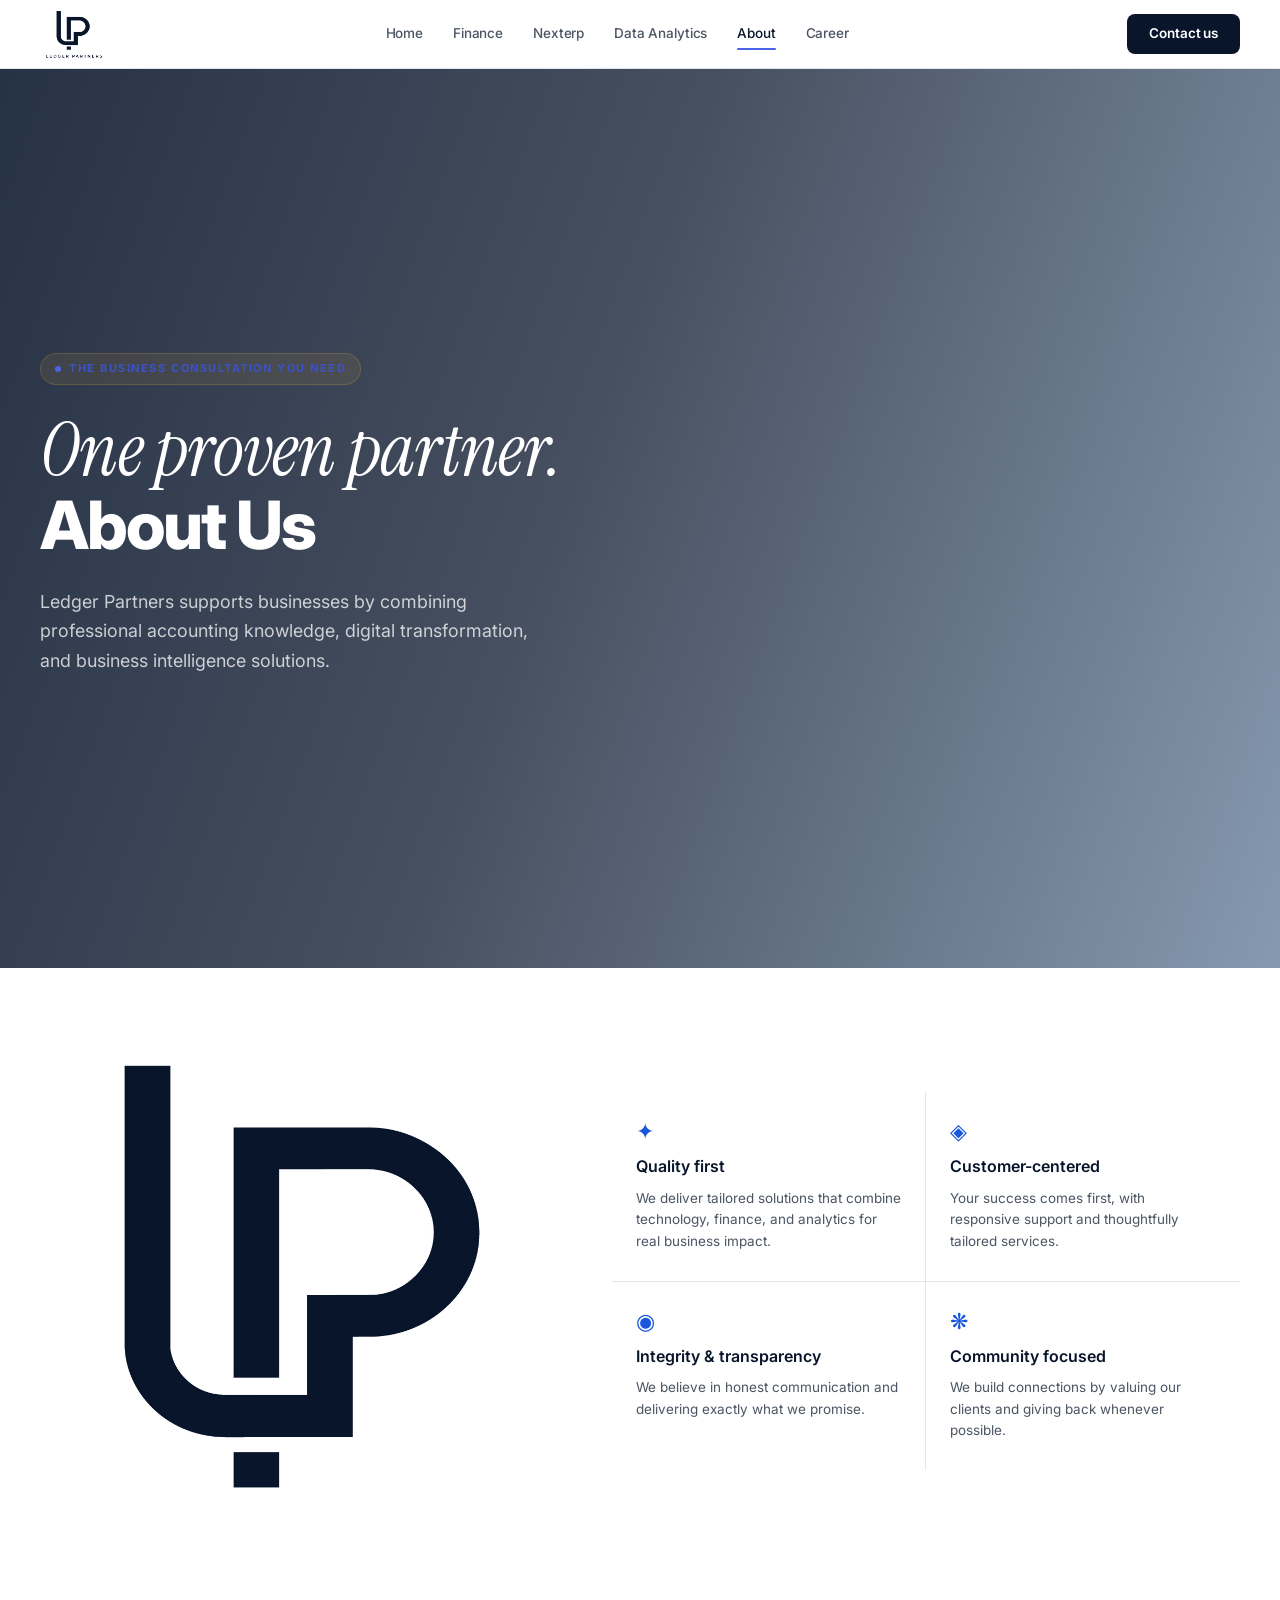
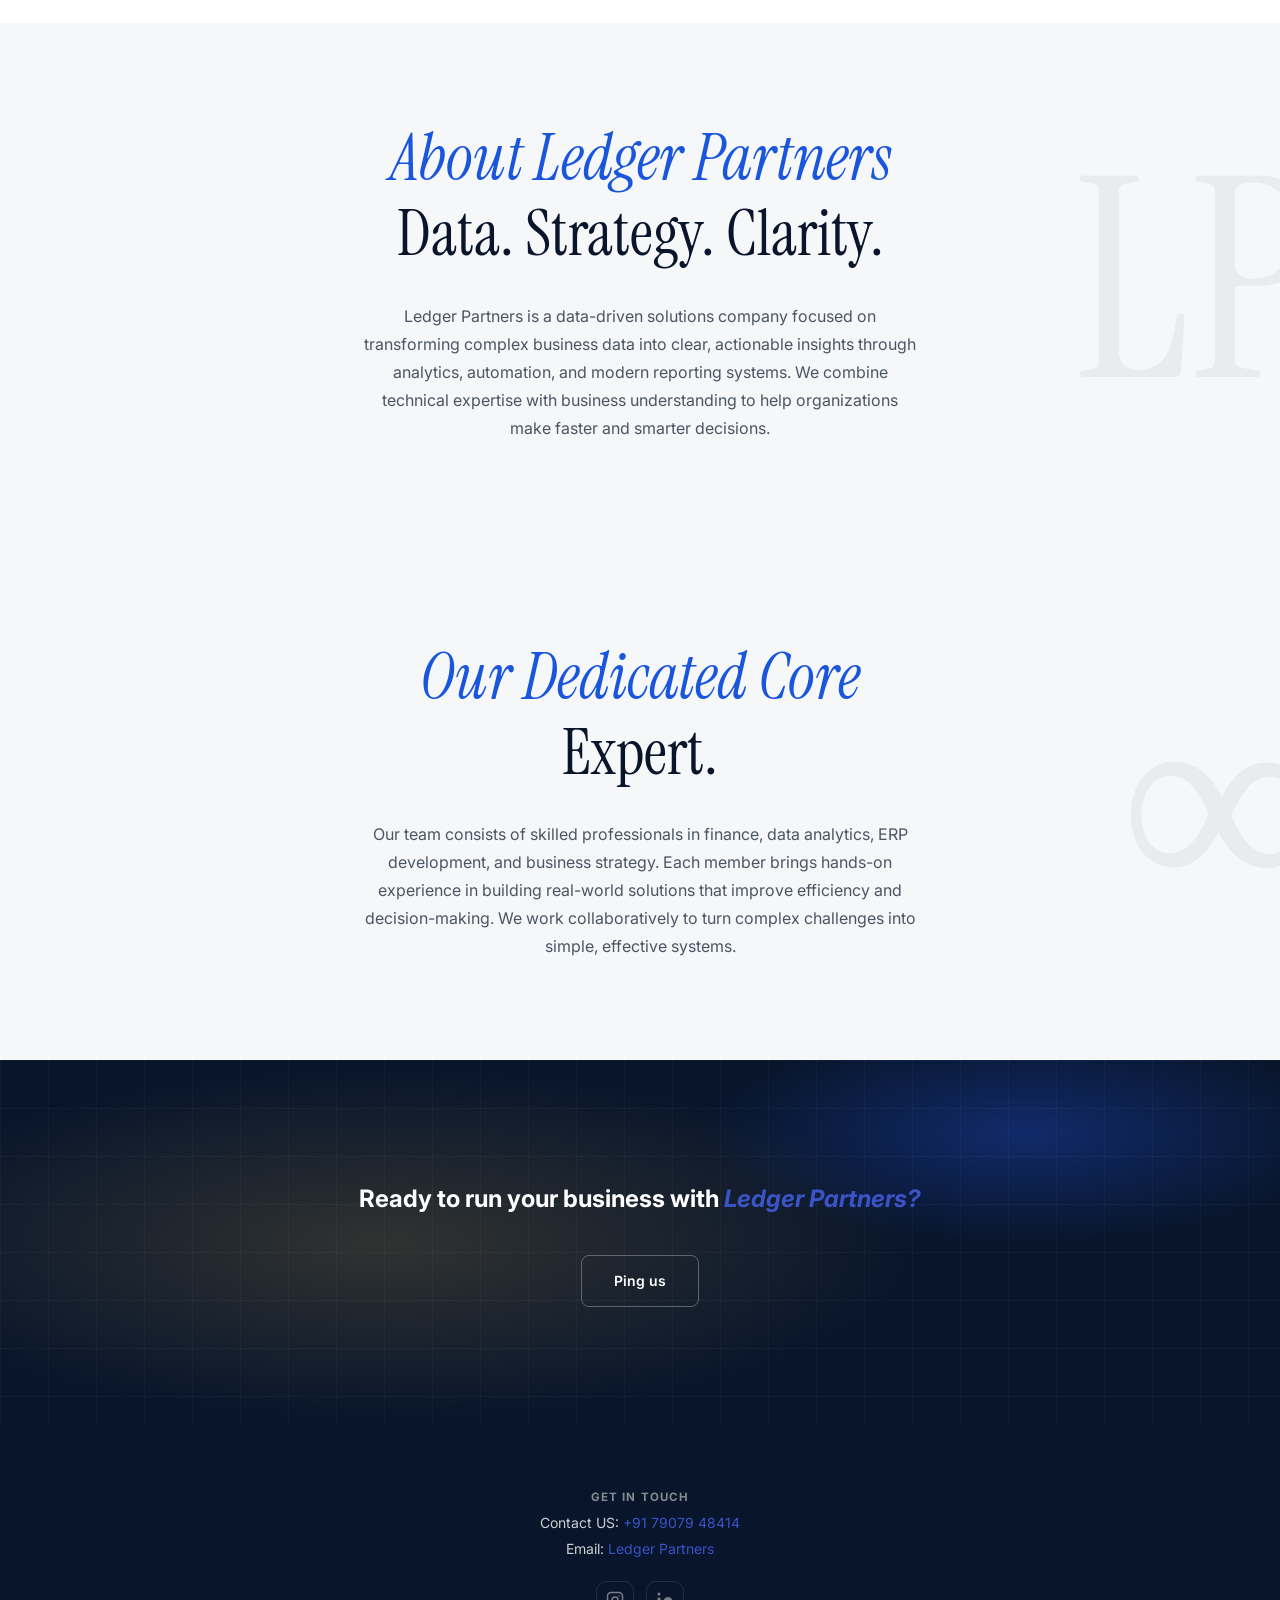
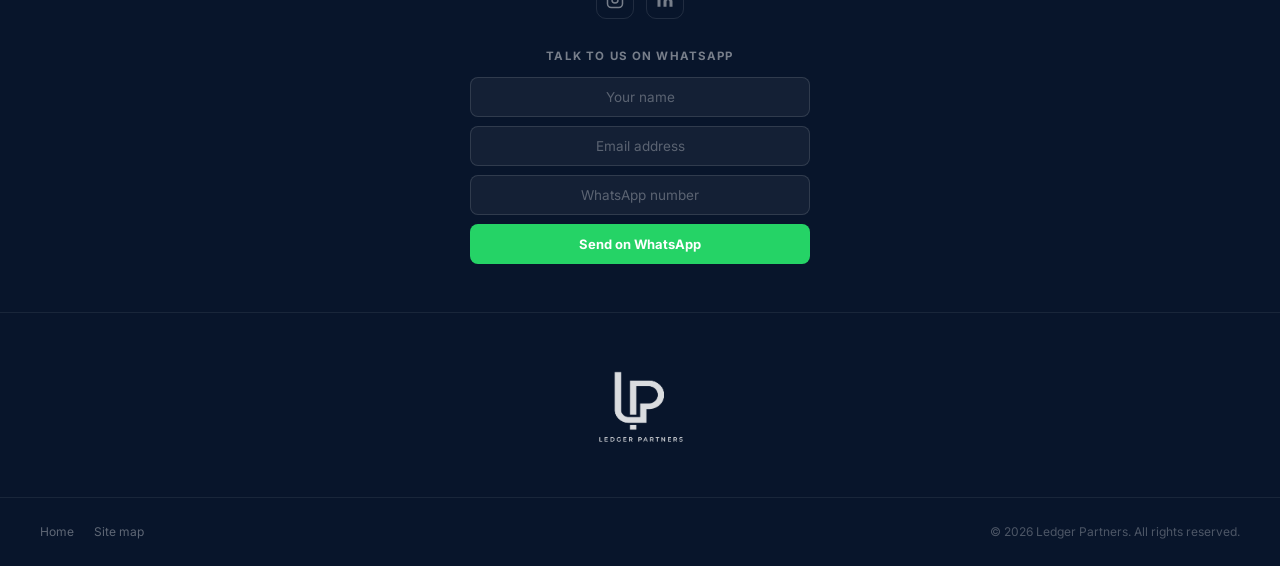
==== about.html @ ae73f848 "Add files via upload" ====
<!DOCTYPE html>
<html lang="en">
<head>
  <meta charset="UTF-8" />
  <meta name="viewport" content="width=device-width, initial-scale=1.0, viewport-fit=cover" />
  <title>About Us - Ledger Partners</title>
  <meta name="description" content="Get to know who we are, what we stand for, and why we love what we do." />
  <link rel="stylesheet" href="style.css" />
  <link rel="stylesheet" href="about.css" />
  <link href="https://fonts.googleapis.com/css2?family=Instrument+Serif:ital@0;1&family=Inter:wght@300;400;500;600;700&display=swap" rel="stylesheet" />

</head>
<body>

  <!-- NAVBAR -->
  <header class="navbar" id="navbar">
    <div class="nav-inner">
      <a href="index.html" class="nav-logo">
        <img src="assets/lP_logo.png" alt="Ledger Partners" />
      </a>
      <nav class="nav-links" aria-label="Primary navigation">
        <a href="index.html" class="nav-link">Home</a>
        <a href="finance.html" class="nav-link">Finance</a>
        <a href="nexterp.html" class="nav-link">Nexterp</a>
        <a href="dataanalyst.html" class="nav-link">Data Analytics</a>
        <a href="about.html" class="nav-link active">About</a>
        <a href="career.html" class="nav-link">Career</a>
      </nav>
      <div class="nav-actions">
        <a href="contact.html" class="btn-contact">Contact us</a>
        <button class="hamburger" id="hamburger" aria-label="Open menu" aria-expanded="false">
          <span></span><span></span><span></span>
        </button>
      </div>
    </div>
    <nav class="mobile-menu" id="mobileMenu" aria-label="Mobile navigation">
      <a href="index.html">Home</a>
      <a href="finance.html">Finance</a>
      <a href="nexterp.html">Nexterp</a>
      <a href="dataanalyst.html">Data Analytics</a>
      <a href="about.html">About</a>
      <a href="career.html">Career</a>
    </nav>
  </header>

  <!-- HERO -->
  <section class="hero" aria-label="Hero">
    <div class="hero-overlay" aria-hidden="true"></div>
    <div class="hero-fade" id="heroFade" aria-hidden="true"></div>
    <video class="hero-video" autoplay muted loop playsinline poster="https://cdn.prod.website-files.com/64a2be73942e1d57fed077f3/68b832e4d2d573246ddfcf18_Rectangle%20120.png" aria-hidden="true">
      <source src="assets/hero.mp4" type="video/mp4" />
    </video>
    <div class="hero-content">
      <div class="hero-eyebrow">The business consultation you need</div>
      <h1>One proven partner.</h1>
      <h2>About Us</h2>
      <p>Ledger Partners supports businesses by combining professional accounting knowledge, digital transformation, and business intelligence solutions.</p>
    </div>
  </section>

    <BR><br>

    <!-- VALUES -->
  <section aria-label="Our values">
    <div class="about-split" id="values">
      <div class="about-img reveal-left">
        <img src="assets/logo.jpg.jpeg" alt="The Ledger Partners team collaborating in their workspace" loading="lazy" />
      </div>
      <div class="about-values reveal-right">
        <div class="value-item">
          <div class="value-icon">✦</div>
          <h3>Quality first</h3>
          <p>We deliver tailored solutions that combine technology, finance, and analytics for real business impact.</p>
        </div>
        <div class="value-item">
          <div class="value-icon">◈</div>
          <h3>Customer-centered</h3>
          <p>Your success comes first, with responsive support and thoughtfully tailored services.</p>
        </div>
        <div class="value-item">
          <div class="value-icon">◉</div>
          <h3>Integrity &amp; transparency</h3>
          <p>We believe in honest communication and delivering exactly what we promise.</p>
        </div>
        <div class="value-item">
          <div class="value-icon">❋</div>
          <h3>Community focused</h3>
          <p>We build connections by valuing our clients and giving back whenever possible.</p>
        </div>
      </div>
    </div>
  </section>

  <!-- INTRO / MANIFESTO -->
  <section class="why-section manifesto" id="about">
    <div class="manifesto-inner">
      <blockquote class="manifesto-quote reveal">
        <span class="line italic">About Ledger Partners</span>
        <span class="line">Data. Strategy. Clarity.</span>
      </blockquote>
      <p class="manifesto-body reveal">
        Ledger Partners is a data-driven solutions company focused on transforming complex business data into clear, actionable insights through analytics, automation, and modern reporting systems. We combine technical expertise with business understanding to help organizations make faster and smarter decisions.
      </p>
    </div>
    <div class="manifesto-bg-num" aria-hidden="true">LP</div>
  </section>



  <!-- TEAM MANIFESTO -->
  <section class="manifesto">
    <div class="manifesto-inner">
      <blockquote class="manifesto-quote reveal">
        <span class="line italic">Our Dedicated Core</span>
        <span class="line">Expert.</span>
      </blockquote>
      <p class="manifesto-body reveal">
        Our team consists of skilled professionals in finance, data analytics, ERP development, and business strategy. Each member brings hands-on experience in building real-world solutions that improve efficiency and decision-making. We work collaboratively to turn complex challenges into simple, effective systems.
      </p>
    </div>
    <div class="manifesto-bg-num" aria-hidden="true">∞</div>
  </section>


  <!-- CTA BAND -->
  <section class="erp-cta" aria-label="Call to action">
    <div class="erp-cta-content">
      <h2>Ready to run your business with <em>Ledger Partners?</em></h2>
      <div class="erp-cta-btns">
        <a href="contact.html" class="btn-cta-ghost">Ping us</a>
      </div>
    </div>
  </section>

  <!-- FOOTER -->
  <footer class="footer" aria-label="Footer">
    <div class="footer-top">
      <div class="footer-contact">
        <p><strong>Get in touch</strong></p>
        <p>Contact US: <a href="tel:+917907948414">+91 79079 48414</a></p>
        <p>Email: <a href="mailto:ledgerpartnersofficial@gmail.com"> Ledger Partners</a></p>
        <div class="social-links" aria-label="Social media">
          <a href="https://www.instagram.com/ledgerpartners/" target="_blank" rel="noopener" aria-label="Instagram"><svg width="18" height="18" viewBox="0 0 24 24" fill="none" stroke="currentColor" stroke-width="2" aria-hidden="true"><rect x="2" y="2" width="20" height="20" rx="5" ry="5"/><circle cx="12" cy="12" r="4"/><circle cx="17.5" cy="6.5" r="1" fill="currentColor" stroke="none"/></svg></a>
          <a href="https://www.linkedin.com/company/legerpartners/" target="_blank" rel="noopener" aria-label="LinkedIn"><svg width="18" height="18" viewBox="0 0 24 24" fill="currentColor" aria-hidden="true"><path d="M16 8a6 6 0 016 6v7h-4v-7a2 2 0 00-2-2 2 2 0 00-2 2v7h-4v-7a6 6 0 016-6zM2 9h4v12H2z"/><circle cx="4" cy="4" r="2"/></svg></a>
        </div>
      </div>
      <div class="footer-newsletter">
        <p>Talk to us on WhatsApp</p>
        <form id="waLeadForm" novalidate>
          <input type="text" id="waName" placeholder="Your name" aria-label="Name" autocomplete="name" required />
          <input type="email" id="waEmail" placeholder="Email address" aria-label="Email address" autocomplete="email" required />
          <input type="tel" id="waPhone" placeholder="WhatsApp number" aria-label="WhatsApp number" autocomplete="tel" required />
          <button type="submit">Send on WhatsApp</button>
        </form>
      </div>
    </div>
    <nav class="footer-nav" aria-label="Footer navigation">
      <div class="footer-logo-col"><img src="assets/lP_logo.png" alt="Ledger Partners" class="footer-logo" /></div>
    </nav>
    <div class="footer-bottom">
      <div class="footer-legal"><a href="index.html">Home</a><a href="sitemap.xml">Site map</a></div>
      <p class="footer-copy">© <span id="year"></span> Ledger Partners. All rights reserved.</p>
    </div>
  </footer>

  <script src="about.js"></script>
</body>
</html>
---- style.css ----
/* Ledger Partners — style.css */
@import url('https://fonts.googleapis.com/css2?family=Instrument+Serif:ital@0;1&family=Inter:wght@300;400;500;600;700;800&display=swap');
*, *::before, *::after { box-sizing: border-box; margin: 0; padding: 0; }

:root {
  --navy:#08152b; --navy-mid:#0d2040; --blue:#0f3460; --accent:#1a56db;
  --gold:#3a54c8; --gold-light:#4b63e8; --teal:#0da2af;
  --white:#fff; --offwhite:#f6f7f9; --light-gray:#e2e6ec; --mid-gray:#7a8799;
  --dark-gray:#2c3e50; --text:#111827; --text-soft:#4b5563;
  --font-serif:'Instrument Serif','Georgia',serif;
  --font:'Inter',-apple-system,BlinkMacSystemFont,sans-serif;
  --nav-h:68px; --max-w:1280px;
  --ease:cubic-bezier(0.22,1,0.36,1);
}

html { scroll-behavior: smooth; }
body { font-family: var(--font); color: var(--text); background: var(--white); line-height: 1.6; -webkit-font-smoothing: antialiased; }
img { max-width: 100%; display: block; } a { text-decoration: none; color: inherit; }
.container { max-width: var(--max-w); margin: 0 auto; padding: 0 40px; }
.accent-bar { width: 32px; height: 2px; background: var(--gold); margin-bottom: 14px; }
.tab-eyebrow { display: inline-block; font-size: 10.5px; font-weight: 700; color: var(--mid-gray); letter-spacing: 0.14em; text-transform: uppercase; margin-bottom: 16px; }
@keyframes fadeIn { from { opacity: 0; transform: translateY(8px); } to { opacity: 1; transform: none; } }

/* NAVBAR */
.navbar {
  position: fixed; top: 0; left: 0; width: 100%; z-index: 1000;
  background: rgba(255,255,255,0.97);
  backdrop-filter: blur(14px);
  border-bottom: 1px solid var(--light-gray);
  transition: box-shadow 0.3s, border-color 0.3s;
}
.navbar.scrolled { box-shadow: 0 4px 32px rgba(8,21,43,0.10); border-color: transparent; }
.nav-inner {
  max-width: var(--max-w); margin: 0 auto;
  height: var(--nav-h);
  display: flex; align-items: center; justify-content: space-between;
  padding: 0 40px; gap: 32px;
}
.nav-logo img { height: 67px; }
.nav-links { display: flex; align-items: center; gap: 2px; flex: 1; justify-content: center; }
.nav-link {
  font-size: 13.5px; font-weight: 500; color: var(--text-soft);
  padding: 7px 14px; border-radius: 8px;
  white-space: nowrap; letter-spacing: -0.01em;
  transition: background 0.18s, color 0.18s; position: relative;
}
.nav-link:hover { background: var(--offwhite); color: var(--navy); }
.nav-link.active { color: var(--navy); }
.nav-link.active::after {
  content: ''; position: absolute; bottom: 2px; left: 14px; right: 14px;
  height: 2px; border-radius: 2px; background: var(--gold-light);
}
.nav-actions { display: flex; align-items: center; gap: 10px; flex-shrink: 0; }
.btn-nav-ghost {
  font-size: 13.5px; font-weight: 600; padding: 8px 18px; border-radius: 8px;
  color: var(--navy); border: 1.5px solid var(--light-gray);
  transition: border-color 0.2s, background 0.2s; white-space: nowrap;
}
.btn-nav-ghost:hover { border-color: var(--navy); background: var(--offwhite); }
.btn-contact {
  background: var(--navy); color: var(--white);
  font-size: 13.5px; font-weight: 600; padding: 9px 22px; border-radius: 8px;
  white-space: nowrap; transition: background 0.2s, transform 0.15s; letter-spacing: -0.01em;
}
.btn-contact:hover { background: var(--blue); transform: translateY(-1px); }
.hamburger {
  display: none; flex-direction: column; justify-content: center;
  gap: 5px; width: 36px; height: 36px;
  background: none; border: none; cursor: pointer; padding: 4px;
}
.hamburger span { display: block; height: 2px; width: 100%; background: var(--text); border-radius: 2px; transition: 0.3s; }
.mobile-menu {
  display: none; flex-direction: column;
  padding: 10px 24px 24px;
  background: var(--white); border-top: 1px solid var(--light-gray);
}
.mobile-menu a { padding: 12px 8px; font-size: 15px; font-weight: 500; color: var(--text); border-bottom: 1px solid var(--light-gray); }
.mobile-menu a.btn-contact { margin-top: 14px; border: none; border-radius: 8px; text-align: center; padding: 14px; }
.mobile-menu.open { display: flex; }

/* HERO */
.hero { position: relative; height: 100vh; min-height: 640px; display: flex; align-items: center; overflow: hidden; margin-top: var(--nav-h); }
.hero-video { position: absolute; inset: 0; width: 100%; height: 100%; object-fit: cover; transform: scale(1.04); }
.hero-overlay { position: absolute; inset: 0; background: linear-gradient(110deg, rgba(8,21,43,0.88) 0%, rgba(8,21,43,0.75) 45%, rgba(15,52,96,0.50) 100%); z-index: 1; }
.hero-fade { position: absolute; inset: 0; background: #fff; opacity: 0; z-index: 3; pointer-events: none; transition: opacity 0.05s linear; }
.hero-content { position: relative; z-index: 4; max-width: var(--max-w); margin: 0 auto; padding: 0 40px; width: 100%; will-change: transform, opacity; }
.hero-eyebrow { display: inline-flex; align-items: center; gap: 8px; font-size: 11px; font-weight: 700; letter-spacing: 0.14em; text-transform: uppercase; color: var(--gold); background: rgba(200,151,58,0.12); border: 1px solid rgba(200,151,58,0.25); padding: 6px 14px; border-radius: 100px; margin-bottom: 28px; }
.hero-eyebrow::before { content: ''; width: 6px; height: 6px; border-radius: 50%; background: var(--gold-light); animation: blink 2s ease-in-out infinite; }
@keyframes blink { 0%,100%{opacity:1} 50%{opacity:0.3} }
.hero-content h1 { font-family: var(--font-serif); font-size: clamp(44px, 5.8vw, 80px); font-weight: 400; font-style: italic; color: var(--white); line-height: 1.02; letter-spacing: -0.01em; margin-bottom: 4px; }
.hero-content h2 { font-family: var(--font); font-size: clamp(40px, 5.2vw, 74px); font-weight: 800; color: var(--white); line-height: 1.0; letter-spacing: -0.03em; margin-bottom: 28px; }
.hero-content p { font-size: clamp(15px, 1.4vw, 18px); color: rgba(255,255,255,0.75); max-width: 500px; margin-bottom: 8px; line-height: 1.65; }
.hero-sub { font-size: 14px !important; color: rgba(255,255,255,0.50) !important; margin-bottom: 40px !important; }
.btn-primary { display: inline-flex; align-items: center; gap: 8px; background: var(--gold); color: var(--navy); font-size: 14px; font-weight: 700; padding: 14px 28px; border-radius: 10px; transition: background 0.2s, transform 0.15s, box-shadow 0.2s; letter-spacing: -0.01em; }
.btn-primary:hover { background: var(--gold-light); transform: translateY(-2px); box-shadow: 0 8px 24px rgba(200,151,58,0.30); }
.btn-hero-ghost { display: inline-flex; align-items: center; gap: 8px; font-size: 14px; font-weight: 600; color: rgba(255,255,255,0.80); padding: 14px 4px; border-bottom: 1.5px solid rgba(255,255,255,0.25); transition: color 0.2s, border-color 0.2s; }
.btn-hero-ghost:hover { color: var(--white); border-color: var(--white); }
.hero-stat { flex: 1; padding: 0 32px; border-right: 1px solid rgba(255,255,255,0.08); }
.hero-stat:first-child { padding-left: 0; } .hero-stat:last-child { border-right: none; }
.hero-stat-num { font-family: var(--font-serif); font-size: clamp(24px, 2.4vw, 36px); font-weight: 400; color: var(--white); line-height: 1.1; margin-bottom: 4px; }
.hero-stat-num span { color: var(--gold); } .hero-stat-label { font-size: 11.5px; color: rgba(255,255,255,0.45); letter-spacing: 0.02em; }

/* TICKER */
.ticker-strip { background: var(--navy); padding: 12px 0; overflow: hidden; border-bottom: 1px solid rgba(255,255,255,0.05); }
.ticker-inner { display: flex; white-space: nowrap; animation: tickerScroll 32s linear infinite; will-change: transform; }
.ticker-inner:hover { animation-play-state: paused; }
@keyframes tickerScroll { from { transform: translateX(0); } to { transform: translateX(-50%); } }
.ticker-item { display: inline-flex; align-items: center; gap: 8px; padding: 0 32px; font-size: 12px; font-weight: 600; color: rgba(255,255,255,0.45); letter-spacing: 0.05em; text-transform: uppercase; border-right: 1px solid rgba(255,255,255,0.08); }
.ticker-dot { width: 5px; height: 5px; border-radius: 50%; background: var(--gold); flex-shrink: 0; }

/* WORK SECTION */
.work-section { position: relative; height: 500vh; background: var(--offwhite); }
.work-title-wrap { position: relative; z-index: 2; text-align: center; padding: 108px 40px 64px; background: var(--offwhite); }
.work-tag { display: inline-block; font-size: 10.5px; font-weight: 700; color: var(--mid-gray); letter-spacing: 0.14em; text-transform: uppercase; margin-bottom: 20px; }
.work-heading { font-family: var(--font-serif); font-size: clamp(36px, 5vw, 68px); font-weight: 400; font-style: italic; color: var(--navy); line-height: 1.08; opacity: 0; transform: translateX(60px); transition: opacity 0.95s var(--ease), transform 0.95s var(--ease); }
.work-heading strong { font-style: normal; font-family: var(--font); font-weight: 800; letter-spacing: -0.02em; color: var(--navy); }
.work-heading.visible { opacity: 1; transform: none; }
.work-sticky-outer { position: sticky; top: var(--nav-h); height: calc(100vh - var(--nav-h)); overflow: hidden; background: var(--offwhite); }
.work-sticky { width: 100%; height: 100%; display: flex; align-items: center; overflow: hidden; }
.work-cards-track { display: flex; gap: 20px; padding: 0 6vw; flex-shrink: 0; will-change: transform; transition: transform 0.05s linear; }
.work-card { flex-shrink: 0; width: clamp(300px, 33vw, 480px); height: clamp(380px, 60vh, 560px); border-radius: 20px; overflow: hidden; position: relative; background-size: cover; background-position: center; cursor: pointer; filter: blur(10px); opacity: 0.28; transform: scale(0.76); transition: transform 0.7s var(--ease), filter 0.7s var(--ease), opacity 0.7s var(--ease); }
.work-card::before { content: ''; position: absolute; inset: 0; background: rgba(180,190,200,0.6); transition: background 0.6s ease; z-index: 1; border-radius: 20px; }
.work-card--active { filter: blur(0); opacity: 1; transform: scale(1.16); z-index: 3; }
.work-card--active::before { background: linear-gradient(160deg, rgba(8,21,43,0.65) 0%, rgba(8,21,43,0.88) 100%); }
.work-card-inner { position: absolute; inset: 0; z-index: 2; padding: 36px; display: flex; flex-direction: column; justify-content: flex-end; color: #fff; }
.wc-eyebrow { display: flex; align-items: center; gap: 8px; font-size: 10.5px; font-weight: 700; letter-spacing: 0.16em; text-transform: uppercase; margin-bottom: 16px; opacity: 0; transform: translateY(4px); transition: opacity 0.45s 0.15s, transform 0.45s 0.15s; }
.work-card--active .wc-eyebrow { opacity: 1; transform: none; }
.wc-dot { width: 8px; height: 8px; border-radius: 50%; background: var(--gold); flex-shrink: 0; box-shadow: 0 0 8px rgba(200,151,58,0.7); }
.wc-num { position: absolute; top: 28px; left: 36px; font-size: 11px; font-weight: 700; color: rgba(255,255,255,0.25); letter-spacing: 0.08em; transition: color 0.4s; }
.work-card--active .wc-num { color: var(--gold); }
.work-card-inner h3 { font-family: var(--font-serif); font-size: clamp(18px, 1.8vw, 26px); font-weight: 400; font-style: italic; line-height: 1.25; margin-bottom: 14px; opacity: 0; transform: translateY(14px); transition: opacity 0.45s 0.06s, transform 0.45s 0.06s; }
.work-card--active .work-card-inner h3 { opacity: 1; transform: none; }
.work-card-inner p { font-size: 13.5px; line-height: 1.65; color: rgba(255,255,255,0.75); opacity: 0; transform: translateY(10px); transition: opacity 0.45s 0.14s, transform 0.45s 0.14s; }
.work-card--active .work-card-inner p { opacity: 1; transform: none; }
.wc-link { display: inline-flex; align-items: center; gap: 6px; font-size: 12.5px; font-weight: 600; color: var(--teal); margin-top: 18px; opacity: 0; transform: translateY(6px); transition: opacity 0.45s 0.22s, transform 0.45s 0.22s; }
.work-card--active .wc-link { opacity: 1; transform: none; }


/* MOBILE NAV — hidden on desktop */
.work-mobile-nav { display: none; }

/* SERVICES GRID */
.services-section { background: var(--white); padding: 80px 0 100px; }
.services-header { max-width: var(--max-w); margin: 0 auto; padding: 0 40px 56px; }
.services-header h2 { font-family: var(--font-serif); font-size: clamp(28px, 3vw, 48px); font-weight: 400; font-style: italic; color: var(--navy); max-width: 600px; line-height: 1.15; }
.services-grid-wrap { display: grid; grid-template-columns: repeat(3, 1fr); border-left: 1px solid var(--light-gray); border-top: 1px solid var(--light-gray); max-width: var(--max-w); margin: 0 auto; }
.sg-cell { position: relative; overflow: hidden; aspect-ratio: 1 / 1; border-right: 1px solid var(--light-gray); border-bottom: 1px solid var(--light-gray); display: block; cursor: pointer; background: var(--white); }
.sg-default { position: absolute; inset: 0; padding: 32px 32px 28px; display: flex; flex-direction: column; justify-content: space-between; transition: opacity 0.35s, transform 0.35s; }
.sg-default h3 { font-size: clamp(17px, 1.5vw, 21px); font-weight: 700; color: var(--navy); line-height: 1.2; letter-spacing: -0.01em; }
.sg-row { display: flex; align-items: center; justify-content: space-between; }
.sg-icon { width: 40px; height: 40px; color: var(--gold); }
.sg-icon svg { width: 100%; height: 100%; }
.sg-num { font-size: 11px; font-weight: 700; color: var(--light-gray); letter-spacing: 0.05em; transition: color 0.35s; }
.sg-hover { position: absolute; inset: 0; padding: 32px 32px 36px; display: flex; flex-direction: column; justify-content: flex-end; background-image: inherit; background-size: cover; background-position: center; opacity: 0; transform: scale(1.04); transition: opacity 0.38s, transform 0.38s; }
.sg-hover::before { content: ''; position: absolute; inset: 0; background: linear-gradient(160deg, rgba(8,21,43,0.65) 0%, rgba(8,21,43,0.92) 100%); z-index: 0; }
.sg-hover > * { position: relative; z-index: 1; }
.sg-hover h3 { font-family: var(--font-serif); font-size: 20px; font-weight: 400; font-style: italic; color: var(--white); margin-bottom: 10px; line-height: 1.2; }
.sg-hover p { font-size: 13px; color: rgba(255,255,255,0.72); line-height: 1.6; margin-bottom: 22px; }
.sg-arrow { display: inline-flex; align-items: center; justify-content: center; width: 40px; height: 40px; border-radius: 50%; background: var(--gold); color: var(--navy); transition: transform 0.2s; }
.sg-arrow svg { width: 18px; height: 18px; }
.sg-cell:hover .sg-arrow { transform: translateX(3px); }
.sg-cell:hover .sg-default { opacity: 0; transform: scale(0.96); }
.sg-cell:hover .sg-hover { opacity: 1; transform: scale(1); }
.sg-cell:hover .sg-num { color: var(--gold); }

/* WHY SECTION */
.why-section { background: var(--navy); padding: 100px 0 90px; overflow: hidden; position: relative; }
.why-section::before { content: ''; position: absolute; inset: 0; background-image: linear-gradient(rgba(255,255,255,0.025) 1px, transparent 1px), linear-gradient(90deg, rgba(255,255,255,0.025) 1px, transparent 1px); background-size: 80px 80px; pointer-events: none; }
.why-inner { max-width: 900px; margin: 0 auto; padding: 0 40px; position: relative; }
.why-header { margin-bottom: 56px; }
.why-header p { font-size: 11px; font-weight: 700; color: var(--gold); text-transform: uppercase; letter-spacing: 0.14em; margin-bottom: 16px; }
.why-header h2 { font-family: var(--font-serif); font-size: clamp(28px, 3vw, 48px); font-weight: 400; font-style: italic; color: var(--white); line-height: 1.15; }
.why-line { opacity: 0; transform: translateY(24px); transition: opacity 0.7s ease, transform 0.7s ease; }
.why-line.visible { opacity: 1; transform: none; }
.why-line--last { height: 0; }
.why-line-rule { height: 1px; background: rgba(255,255,255,0.07); margin-bottom: 44px; }
.why-line-text { font-size: clamp(24px, 3.2vw, 42px); font-weight: 800; color: var(--white); margin-bottom: 44px; letter-spacing: -0.02em; line-height: 1.2; display: flex; align-items: baseline; gap: 16px; }
.why-line-text em { font-family: var(--font-serif); font-weight: 400; font-style: italic; font-size: 0.65em; color: rgba(255,255,255,0.4); letter-spacing: 0; }

/* TESTIMONIALS */
.testimonials-section { padding: 108px 0; background: var(--offwhite); }
.section-title-left { font-family: var(--font-serif); font-size: clamp(26px, 2.8vw, 44px); font-weight: 400; font-style: italic; color: var(--navy); margin-bottom: 44px; max-width: 680px; line-height: 1.15; }
.logo-strip { display: flex; align-items: center; flex-wrap: wrap; gap: 28px 40px; margin-bottom: 60px; padding: 28px 0; border-top: 1px solid var(--light-gray); border-bottom: 1px solid var(--light-gray); }
.logo-strip img { height: 34px; width: auto; object-fit: contain; filter: grayscale(1) blur(0.4px); opacity: 0.4; transition: opacity 0.3s, filter 0.3s; }
.logo-strip img:hover { opacity: 1; filter: none; }
.testimonial-slider { position: relative; }
.testimonial-track { overflow: hidden; }
.testimonial-slide { display: none; }
.testimonial-slide.active { display: block; animation: fadeIn 0.45s var(--ease); }
.testimonial-slide blockquote { font-family: var(--font-serif); font-size: clamp(18px, 2vw, 26px); font-weight: 400; font-style: italic; color: var(--navy); line-height: 1.55; border-left: 3px solid var(--gold); padding-left: 28px; margin-bottom: 36px; max-width: 820px; }
.testimonial-author { display: flex; align-items: center; gap: 16px; }
.testimonial-author img { width: 52px; height: 52px; object-fit: contain; border-radius: 10px; background: var(--white); padding: 6px; border: 1px solid var(--light-gray); }
.testimonial-author strong { display: block; font-size: 14.5px; font-weight: 700; color: var(--navy); }
.testimonial-author span { font-size: 13px; color: var(--mid-gray); }
.slider-controls { display: flex; align-items: center; gap: 12px; margin-top: 44px; }
.slider-btn { width: 44px; height: 44px; border-radius: 50%; border: 1.5px solid var(--light-gray); background: var(--white); cursor: pointer; display: flex; align-items: center; justify-content: center; color: var(--navy); transition: border-color 0.2s, background 0.2s, transform 0.15s; }
.slider-btn:hover { border-color: var(--gold); transform: scale(1.05); }
.slider-dots { display: flex; gap: 8px; }
.dot { width: 7px; height: 7px; border-radius: 50%; background: var(--light-gray); border: none; cursor: pointer; transition: background 0.2s, width 0.3s; padding: 0; }
.dot.active { background: var(--gold); width: 22px; border-radius: 4px; }

/* INSIGHTS */
.insights-section { padding: 108px 0; background: var(--white); }
.insights-grid { display: grid; grid-template-columns: 1fr 1fr; gap: 24px; margin-bottom: 40px; }
.insight-card { display: block; background: var(--offwhite); padding: 40px; border-radius: 16px; border: 1px solid var(--light-gray); transition: box-shadow 0.25s, transform 0.2s, border-color 0.25s; position: relative; overflow: hidden; }
.insight-card::before { content: ''; position: absolute; top: 0; left: 0; right: 0; height: 2px; background: linear-gradient(90deg, var(--gold), transparent); transform: scaleX(0); transform-origin: left; transition: transform 0.35s; }
.insight-card:hover { box-shadow: 0 12px 40px rgba(8,21,43,0.10); transform: translateY(-3px); border-color: transparent; }
.insight-card:hover::before { transform: scaleX(1); }
.insight-tag { display: inline-block; font-size: 10.5px; font-weight: 700; background: rgba(200,151,58,0.10); color: var(--gold); padding: 4px 10px; border-radius: 6px; margin-bottom: 18px; letter-spacing: 0.08em; text-transform: uppercase; border: 1px solid rgba(200,151,58,0.20); }
.insight-card h4 { font-family: var(--font-serif); font-size: 20px; font-weight: 400; font-style: italic; color: var(--navy); margin-bottom: 12px; line-height: 1.3; }
.insight-card p { font-size: 13.5px; color: var(--text-soft); line-height: 1.65; margin-bottom: 24px; }
.read-more { font-size: 13px; font-weight: 600; color: var(--accent); display: inline-flex; align-items: center; gap: 4px; }
.read-more .arrow { display: inline-block; transition: transform 0.2s; }
.insight-card:hover .arrow { transform: translateX(5px); }
.btn-outline { display: inline-flex; align-items: center; gap: 8px; border: 1.5px solid var(--navy); color: var(--navy); font-size: 14px; font-weight: 700; padding: 13px 28px; border-radius: 10px; transition: background 0.2s, color 0.2s, transform 0.15s; letter-spacing: -0.01em; }
.btn-outline:hover { background: var(--navy); color: var(--white); transform: translateY(-1px); }

/* CTA BAND */
.cta-band { background: var(--gold-light); padding: 80px 40px; position: relative; overflow: hidden; }
.cta-band::before { content: ''; position: absolute; right: -60px; top: 50%; transform: translateY(-50%); width: 500px; height: 500px; border-radius: 50%; background: rgba(255,255,255,0.07); pointer-events: none; }
.cta-band-inner { max-width: var(--max-w); margin: 0 auto; display: flex; align-items: center; justify-content: space-between; gap: 40px; flex-wrap: wrap; }
.cta-band h2 { font-family: var(--font-serif); font-size: clamp(28px, 3vw, 48px); font-weight: 400; font-style: italic; color: var(--navy); line-height: 1.15; max-width: 600px; }
.cta-band h2 strong { font-style: normal; font-family: var(--font); font-weight: 800; }
.btn-dark { display: inline-flex; align-items: center; gap: 8px; background: var(--navy); color: var(--white); font-size: 14px; font-weight: 700; padding: 16px 32px; border-radius: 10px; white-space: nowrap; transition: background 0.2s, transform 0.15s; flex-shrink: 0; }
.btn-dark:hover { background: var(--blue); transform: translateY(-2px); }

/* ═══════════ CTA — full blue band with real photo bg ═══════════ */
.erp-cta{position:relative;padding:120px 24px;overflow:hidden;background:var(--navy);text-align:center}
.erp-cta::before{content:'';position:absolute;inset:0;background:radial-gradient(ellipse 70% 80% at 30% 50%,rgba(232,184,75,.18) 0%,transparent 60%),radial-gradient(ellipse 50% 60% at 80% 20%,rgba(26,63,168,.5) 0%,transparent 50%)}
.erp-cta::after{content:'';position:absolute;inset:0;background-image:linear-gradient(rgba(255,255,255,.03) 1px,transparent 1px),linear-gradient(90deg,rgba(255,255,255,.03) 1px,transparent 1px);background-size:48px 48px}
.erp-cta-content{position:relative;z-index:2;max-width:720px;margin:0 auto}
.erp-cta-content h2{color:var(--white)}
.erp-cta-content h2 em{color:var(--gold);font-style:italic}
.erp-cta-btns{display:flex;gap:14px;justify-content:center;margin-top:36px;flex-wrap:wrap}
/* primary: gold pill */
.btn-cta-primary{display:inline-flex;align-items:center;gap:10px;font-size:14px;font-weight:700;letter-spacing:.04em;color:var(--navy);background:var(--gold);text-decoration:none;padding:14px 32px;border-radius:8px;transition:background .2s,transform .2s;border:none}
.btn-cta-primary:hover{background:var(--gold-light);transform:translateY(-2px)}
/* ghost */
.btn-cta-ghost{display:inline-flex;align-items:center;font-size:14px;font-weight:600;color:var(--white);text-decoration:none;padding:14px 32px;border-radius:8px;border:1px solid rgba(255,255,255,.3);transition:border-color .2s,background .2s}
.btn-cta-ghost:hover{border-color:rgba(255,255,255,.7);background:rgba(255,255,255,.1)}


/* FOOTER */
.footer { background: var(--navy); color: rgba(255,255,255,0.8); }
.footer-top { border-bottom: 1px solid rgba(255,255,255,0.07); padding: 56px 40px 48px; max-width: var(--max-w); margin: 0 auto; display: flex; flex-direction: column; align-items: center; text-align: center; gap: 28px; }
.footer-contact { font-size: 14px; line-height: 1.9; }
.footer-contact strong { color: var(--white); font-size: 11.5px; letter-spacing: 0.1em; text-transform: uppercase; opacity: 0.5; }
.footer-contact a { color: var(--gold); }
.footer-contact a:hover { text-decoration: underline; }
.footer-newsletter { max-width: 340px; width: 100%; margin: 0 auto; }
.footer-newsletter p { font-size: 11.5px; font-weight: 700; color: rgba(255,255,255,0.45); text-transform: uppercase; letter-spacing: 0.1em; margin-bottom: 12px; text-align: center; }
.footer-newsletter form { display: flex; flex-direction: column; gap: 9px; }
.footer-newsletter input { background: rgba(255,255,255,0.05); border: 1px solid rgba(255,255,255,0.12); border-radius: 8px; outline: none; padding: 11px 14px; font-size: 13.5px; color: var(--white); font-family: var(--font); text-align: center; }
.footer-newsletter input::placeholder { color: rgba(255,255,255,0.30); }
.footer-newsletter input:focus { border-color: var(--gold); }
.footer-newsletter button { background: #25D366; color: #fff; border: none; border-radius: 8px; cursor: pointer; padding: 12px 18px; font-size: 13px; font-weight: 700; font-family: var(--font); transition: opacity 0.2s; }
.footer-newsletter button:hover { opacity: 0.88; }
.social-links { display: flex; gap: 12px; margin-top: 18px; justify-content: center; }
.social-links a { color: rgba(255,255,255,0.45); width: 38px; height: 38px; border: 1px solid rgba(255,255,255,0.10); border-radius: 10px; display: flex; align-items: center; justify-content: center; transition: color 0.2s, border-color 0.2s, background 0.2s; }
.social-links a:hover { color: var(--white); border-color: var(--gold); background: rgba(200,151,58,0.12); }
.footer-nav { max-width: var(--max-w); margin: 0 auto; padding: 40px 40px; display: flex; justify-content: center; }
.footer-logo-col { padding-top: 4px; }
.footer-logo { height: 100px; filter: grayscale(1) brightness(0) invert(1); opacity: 0.85; }
.footer-col h5 { font-size: 11.5px; font-weight: 700; color: var(--white); text-transform: uppercase; letter-spacing: 0.1em; margin-bottom: 18px; }
.footer-col a { display: block; font-size: 13px; color: rgba(255,255,255,0.48); margin-bottom: 10px; transition: color 0.2s; letter-spacing: -0.01em; }
.footer-col a:hover { color: rgba(255,255,255,0.95); }
.footer-bottom { border-top: 1px solid rgba(255,255,255,0.07); padding: 24px 40px; max-width: var(--max-w); margin: 0 auto; display: flex; align-items: center; justify-content: space-between; flex-wrap: wrap; gap: 16px; }
.footer-legal { display: flex; flex-wrap: wrap; gap: 6px 20px; }
.footer-legal a { font-size: 12px; color: rgba(255,255,255,0.35); }
.footer-legal a:hover { color: rgba(255,255,255,0.75); }
.footer-copy { font-size: 12px; color: rgba(255,255,255,0.28); }

/* RESPONSIVE */
@media (max-width: 1100px) {
  .footer-nav { grid-template-columns: repeat(4, 1fr); }
  .footer-logo-col { grid-column: 1 / -1; }
  .work-card { width: 360px; height: 460px; }
  .hero-stat { padding: 0 20px; }
}
@media (max-width: 900px) {
  .nav-links { display: none; }
  .hamburger { display: flex; }
  .insights-grid, .footer-nav { grid-template-columns: repeat(3, 1fr); }
  .insights-grid { grid-template-columns: 1fr; }
  .work-section { height: auto; }
  .work-sticky-outer { position: relative; top: auto; height: auto; overflow: visible; background: var(--offwhite); }
  .work-sticky { padding: 40px 20px 24px; overflow-x: auto; scrollbar-width: none; }
  .work-sticky::-webkit-scrollbar { display: none; }
  .work-cards-track { transform: none !important; gap: 16px; }
  .work-card { width: 80vw; height: 440px; flex-shrink: 0; filter: none; opacity: 1; transform: none; }
  .work-card::before { background: linear-gradient(160deg, rgba(8,21,43,0.65) 0%, rgba(8,21,43,0.88) 100%); }
  .work-card .wc-eyebrow,
  .work-card .work-card-inner h3,
  .work-card .work-card-inner p,
  .work-card .wc-link { opacity: 1; transform: none; }
  .work-card .wc-num { color: var(--gold); }

  /* MOBILE NAV */
  .work-mobile-nav {
    display: flex;
    align-items: center;
    justify-content: center;
    gap: 20px;
    padding: 4px 0 40px;
    background: var(--offwhite);
  }
  .work-nav-btn {
    width: 40px; height: 40px;
    border-radius: 50%;
    border: 1.5px solid var(--light-gray);
    background: var(--white);
    color: var(--navy);
    display: flex; align-items: center; justify-content: center;
    cursor: pointer;
    transition: border-color 0.2s, background 0.2s, transform 0.15s;
    flex-shrink: 0;
  }
  .work-nav-btn:hover { border-color: var(--gold); background: var(--offwhite); transform: scale(1.05); }
  .work-nav-btn:disabled { opacity: 0.3; cursor: default; transform: none; border-color: var(--light-gray); }
  .work-nav-counter {
    font-size: 12px; font-weight: 600;
    color: var(--mid-gray);
    letter-spacing: 0.08em;
    min-width: 40px; text-align: center;
  }

  .services-grid-wrap { grid-template-columns: repeat(2, 1fr); }
  .hero-stats-inner { flex-wrap: wrap; }
  .hero-stat { min-width: 140px; border-right: none; border-bottom: 1px solid rgba(255,255,255,0.08); }
  .cta-band-inner { flex-direction: column; }
}
@media (max-width: 640px) {
  .nav-inner, .container, .hero-content { padding: 0 20px; }
  .hero-stats { padding: 20px; }
  .work-title-wrap { padding: 80px 20px 48px; }
  .work-card { width: 88vw; height: 400px; }
  .services-grid-wrap { grid-template-columns: 1fr 1fr; }
  .sg-default h3 { font-size: 15px; }
  .why-section { padding: 60px 0 48px; }
  .why-line-text { font-size: 20px; }
  .footer-nav { grid-template-columns: repeat(2, 1fr); padding: 40px 20px; }
  .footer-top { padding: 40px 20px; }
  .footer-bottom { flex-direction: column; align-items: flex-start; padding: 20px; }
  .testimonials-section, .insights-section { padding: 64px 0; }
  .services-header { padding: 0 20px 40px; }
  .ticker-item { padding: 0 20px; }
}
@media (prefers-reduced-motion: reduce) {
  .ticker-inner, .hero-data-cell { animation: none; }
  *, *::before, *::after { animation-duration: 0.01ms !important; transition-duration: 0.01ms !important; }
}
---- about.css ----
/* =====================
   ABOUT PAGE — uses tokens from style.css
   ===================== */

/* ---- Scroll Reveal ---- */
.reveal { opacity:0; transform:translateY(32px); transition:opacity .65s var(--ease), transform .65s var(--ease); }
.reveal-left { opacity:0; transform:translateX(-40px); transition:opacity .7s var(--ease), transform .7s var(--ease); }
.reveal-right { opacity:0; transform:translateX(40px); transition:opacity .7s var(--ease), transform .7s var(--ease); }
.reveal.visible, .reveal-left.visible, .reveal-right.visible { opacity:1; transform:none; }
@media (prefers-reduced-motion:reduce) {
  .reveal,.reveal-left,.reveal-right { transition:none; opacity:1; transform:none; }
}

/* ---- Hero ---- */
/* HERO */
.hero { position: relative; height: 100vh; min-height: 640px; display: flex; align-items: center; overflow: hidden; margin-top: var(--nav-h); }
.hero-video { position: absolute; inset: 0; width: 100%; height: 100%; object-fit: cover; transform: scale(1.04); }
.hero-overlay { position: absolute; inset: 0; background: linear-gradient(110deg, rgba(8,21,43,0.88) 0%, rgba(8,21,43,0.75) 45%, rgba(15,52,96,0.50) 100%); z-index: 1; }
.hero-fade { position: absolute; inset: 0; background: #fff; opacity: 0; z-index: 3; pointer-events: none; transition: opacity 0.05s linear; }
.hero-content { position: relative; z-index: 4; max-width: var(--max-w); margin: 0 auto; padding: 0 40px; width: 100%; will-change: transform, opacity; }
.hero-eyebrow { display: inline-flex; align-items: center; gap: 8px; font-size: 11px; font-weight: 700; letter-spacing: 0.14em; text-transform: uppercase; color: var(--gold); background: rgba(200,151,58,0.12); border: 1px solid rgba(200,151,58,0.25); padding: 6px 14px; border-radius: 100px; margin-bottom: 28px; }
.hero-eyebrow::before { content: ''; width: 6px; height: 6px; border-radius: 50%; background: var(--gold-light); animation: blink 2s ease-in-out infinite; }
@keyframes blink { 0%,100%{opacity:1} 50%{opacity:0.3} }
.hero-content h1 { font-family: var(--font-serif); font-size: clamp(44px, 5.8vw, 80px); font-weight: 400; font-style: italic; color: var(--white); line-height: 1.02; letter-spacing: -0.01em; margin-bottom: 4px; }
.hero-content h2 { font-family: var(--font); font-size: clamp(40px, 5.2vw, 74px); font-weight: 800; color: var(--white); line-height: 1.0; letter-spacing: -0.03em; margin-bottom: 28px; }
.hero-content p { font-size: clamp(15px, 1.4vw, 18px); color: rgba(255,255,255,0.75); max-width: 500px; margin-bottom: 8px; line-height: 1.65; }
.hero-sub { font-size: 14px !important; color: rgba(255,255,255,0.50) !important; margin-bottom: 40px !important; }
.btn-primary { display: inline-flex; align-items: center; gap: 8px; background: var(--gold); color: var(--navy); font-size: 14px; font-weight: 700; padding: 14px 28px; border-radius: 10px; transition: background 0.2s, transform 0.15s, box-shadow 0.2s; letter-spacing: -0.01em; }
.btn-primary:hover { background: var(--gold-light); transform: translateY(-2px); box-shadow: 0 8px 24px rgba(200,151,58,0.30); }
.btn-hero-ghost { display: inline-flex; align-items: center; gap: 8px; font-size: 14px; font-weight: 600; color: rgba(255,255,255,0.80); padding: 14px 4px; border-bottom: 1.5px solid rgba(255,255,255,0.25); transition: color 0.2s, border-color 0.2s; }
.btn-hero-ghost:hover { color: var(--white); border-color: var(--white); }
.hero-stat { flex: 1; padding: 0 32px; border-right: 1px solid rgba(255,255,255,0.08); }
.hero-stat:first-child { padding-left: 0; } .hero-stat:last-child { border-right: none; }
.hero-stat-num { font-family: var(--font-serif); font-size: clamp(24px, 2.4vw, 36px); font-weight: 400; color: var(--white); line-height: 1.1; margin-bottom: 4px; }
.hero-stat-num span { color: var(--gold); } .hero-stat-label { font-size: 11.5px; color: rgba(255,255,255,0.45); letter-spacing: 0.02em; }



/* TICKER */
.ticker-strip { background: var(--navy); padding: 12px 0; overflow: hidden; border-bottom: 1px solid rgba(255,255,255,0.05); }
.ticker-inner { display: flex; white-space: nowrap; animation: tickerScroll 32s linear infinite; will-change: transform; }
.ticker-inner:hover { animation-play-state: paused; }
@keyframes tickerScroll { from { transform: translateX(0); } to { transform: translateX(-50%); } }
.ticker-item { display: inline-flex; align-items: center; gap: 8px; padding: 0 32px; font-size: 12px; font-weight: 600; color: rgba(255,255,255,0.45); letter-spacing: 0.05em; text-transform: uppercase; border-right: 1px solid rgba(255,255,255,0.08); }
.ticker-dot { width: 5px; height: 5px; border-radius: 50%; background: var(--gold); flex-shrink: 0; }



/* ---- Values split ---- */
.about-split {
  position:relative; z-index:1;
  display:grid; grid-template-columns:1fr 1.2fr; gap:48px; align-items:center;
  max-width:var(--max-w); margin:0 auto; padding:0 40px 80px;
}
.about-img { border-radius:20px; overflow:hidden; position:relative; aspect-ratio:1/1; }
.about-img img { width:100%; height:100%; object-fit:cover; display:block; position:absolute; inset:0; }
.img-badge {
  position:absolute; bottom:20px; left:20px;
  background:var(--offwhite); color:#fff; font-size:12px; font-weight:700;
  letter-spacing:.08em; text-transform:uppercase; padding:8px 16px; border-radius:100px;
}

.about-values { display:grid; grid-template-columns:1fr 1fr; gap:0; }
.value-item {
  padding:28px 24px; border-bottom:1px solid var(--light-gray); border-right:1px solid var(--light-gray);
  transition:background .25s;
}
.value-item:nth-child(even) { border-right:none; }
.value-item:nth-child(3), .value-item:nth-child(4) { border-bottom:none; }
.value-item:hover { background:color-mix(in srgb, var(--accent) 5%, transparent); }
.value-icon { font-size:22px; color:var(--accent); line-height:1; margin-bottom:12px; }
.value-item h3 { font-size:16px; font-weight:600; color:var(--navy); margin-bottom:8px; }
.value-item p { color:var(--text-soft); font-size:13.5px; line-height:1.6; }

/* ---- Stat Ticker ---- */
.stat-ticker {
  background:var(--navy); overflow:hidden; padding:18px 0; border-top:1px solid rgba(255,255,255,.08);
}
.ticker-track { display:flex; }
.ticker-inner {
  display:flex; align-items:center; gap:32px; white-space:nowrap;
  animation:ticker 28s linear infinite;
}
@keyframes ticker { from{transform:translateX(0)} to{transform:translateX(-50%)} }
.ticker-item { color:#fff; font-size:14px; font-weight:400; }
.ticker-item strong { font-weight:700; color:var(--accent); margin-right:5px; }
.ticker-sep { color:rgba(255,255,255,.3); font-size:18px; }
.stat-ticker:hover .ticker-inner { animation-play-state:paused; }

/* ---- Manifesto ---- */
.manifesto {
  position:relative; overflow:hidden;
  background:var(--offwhite); padding:100px 40px;
  text-align:center;
}
.manifesto-inner { position:relative; z-index:1; max-width:780px; margin:0 auto; }
.manifesto .eyebrow {
  display:inline-block; font-size:11px; font-weight:700; letter-spacing:.12em;
  text-transform:uppercase; color:var(--accent); margin-bottom:32px;
}
.manifesto-quote {
  display:flex; flex-direction:column; gap:6px; margin:0 0 32px;
}
.manifesto-quote .line {
  display:block; font-family:var(--font-serif); font-size:clamp(36px,5vw,64px);
  font-weight:400; color:var(--navy); line-height:1.1;
}
.manifesto-quote .line.italic { font-style:italic; color:var(--accent); }
.manifesto-body {
  color:var(--text-soft); font-size:16px; line-height:1.75; max-width:560px; margin:0 auto;
}
.manifesto-bg-num {
  position:absolute; right:-40px; top:50%; transform:translateY(-50%);
  font-size:280px; font-family:var(--font-serif); color:color-mix(in srgb, var(--navy) 5%, transparent);
  line-height:1; pointer-events:none; user-select:none;
  animation:floatNum 8s ease-in-out infinite alternate;
}
@keyframes floatNum { from{transform:translateY(-50%) scale(1)} to{transform:translateY(-48%) scale(1.04)} }

/* ---- Team ---- */
.about-team { max-width:var(--max-w); margin:0 auto; padding:80px 40px; }
.eyebrow {
  font-size:11.5px; font-weight:700; letter-spacing:.1em;
  text-transform:uppercase; color:var(--accent);
}
.about-team h2 {
  font-family:var(--font-serif); font-size:36px; font-weight:400;
  color:var(--navy); margin-top:10px; margin-bottom:40px;
}
.team-grid { display:grid; grid-template-columns:repeat(3,1fr); gap:24px; }
.team-card {
  border-radius:16px; overflow:hidden; background:var(--offwhite);
  transition:transform .3s var(--ease), box-shadow .3s var(--ease);
}
.team-card:hover { transform:translateY(-6px); box-shadow:0 20px 48px rgba(0,32,64,.1); }
.team-img-wrap { position:relative; overflow:hidden; }
.team-img-wrap img {
  width:100%; aspect-ratio:4/3.4; object-fit:cover; display:block;
  transition:transform .5s var(--ease);
}
.team-card:hover .team-img-wrap img { transform:scale(1.06); }
.team-overlay {
  position:absolute; inset:0; background:color-mix(in srgb, var(--navy) 82%, transparent);
  display:flex; align-items:flex-end; padding:20px;
  opacity:0; transition:opacity .3s var(--ease);
}
.team-card:hover .team-overlay,
.team-card.touch-active .team-overlay { opacity:1; }
.team-overlay p { color:#fff; font-size:13.5px; line-height:1.6; margin:0; }
.team-info { padding:18px 20px; }
.team-info h4 { font-size:17px; font-weight:600; color:var(--navy); }
.team-info span { display:block; font-size:12.5px; color:var(--accent); font-weight:600; margin-top:4px; letter-spacing:.03em; }

/* ---- Newsletter ---- */
.about-newsletter {
  max-width:var(--max-w); margin:0 auto 80px; padding:0 40px;
  display:grid; grid-template-columns:1fr 1fr; gap:0;
  background:var(--navy); border-radius:20px; overflow:hidden;
}
.newsletter-text { padding:60px 48px; }
.newsletter-text h2 {
  font-family:var(--font-serif); font-size:32px; font-weight:400; color:#fff; line-height:1.2;
}
.newsletter-text p { margin-top:14px; color:rgba(255,255,255,.65); font-size:14.5px; max-width:360px; line-height:1.65; }
.newsletter-text form {
  display:flex; margin-top:28px; border-radius:10px; overflow:hidden;
  border:1px solid rgba(255,255,255,.18); background:rgba(255,255,255,.08); max-width:400px;
}
.newsletter-text input {
  flex:1; border:none; outline:none; padding:13px 16px;
  font-size:13.5px; font-family:var(--font); background:transparent; color:#fff;
}
.newsletter-text input::placeholder { color:rgba(255,255,255,.45); }
.newsletter-text button {
  background:var(--accent); color:#fff; border:none; cursor:pointer;
  padding:13px 20px; font-size:12px; font-weight:700; letter-spacing:.05em;
  text-transform:uppercase; transition:opacity .2s;
}
.newsletter-text button:hover { opacity:.85; }
.newsletter-img img { width:100%; height:100%; object-fit:cover; display:block; min-height:320px; }

/* ---- Responsive ---- */
@media (max-width:960px) {
  .about-split { grid-template-columns:1fr; }
  .about-img img { min-height:280px; }
  .about-newsletter { grid-template-columns:1fr; }
  .newsletter-text { padding:40px 28px; }
  .newsletter-img img { min-height:220px; }
  .team-grid { grid-template-columns:1fr 1fr; }
}
@media (max-width:640px) {
  .about-hero-inner { padding:80px 20px 40px; }
  .about-hero-inner h1 { font-size:38px; }
  .about-split { padding:0 20px 56px; }
  .about-values { grid-template-columns:1fr; }
  .value-item:nth-child(even) { border-right:1px solid var(--light-gray); }
  .value-item:nth-child(3) { border-bottom:1px solid var(--light-gray); }
  .manifesto { padding:64px 20px; }
  .manifesto-bg-num { display:none; }
  .about-team { padding:56px 20px; }
  .team-grid { grid-template-columns:1fr; }
  .about-newsletter { margin-bottom:56px; }
}
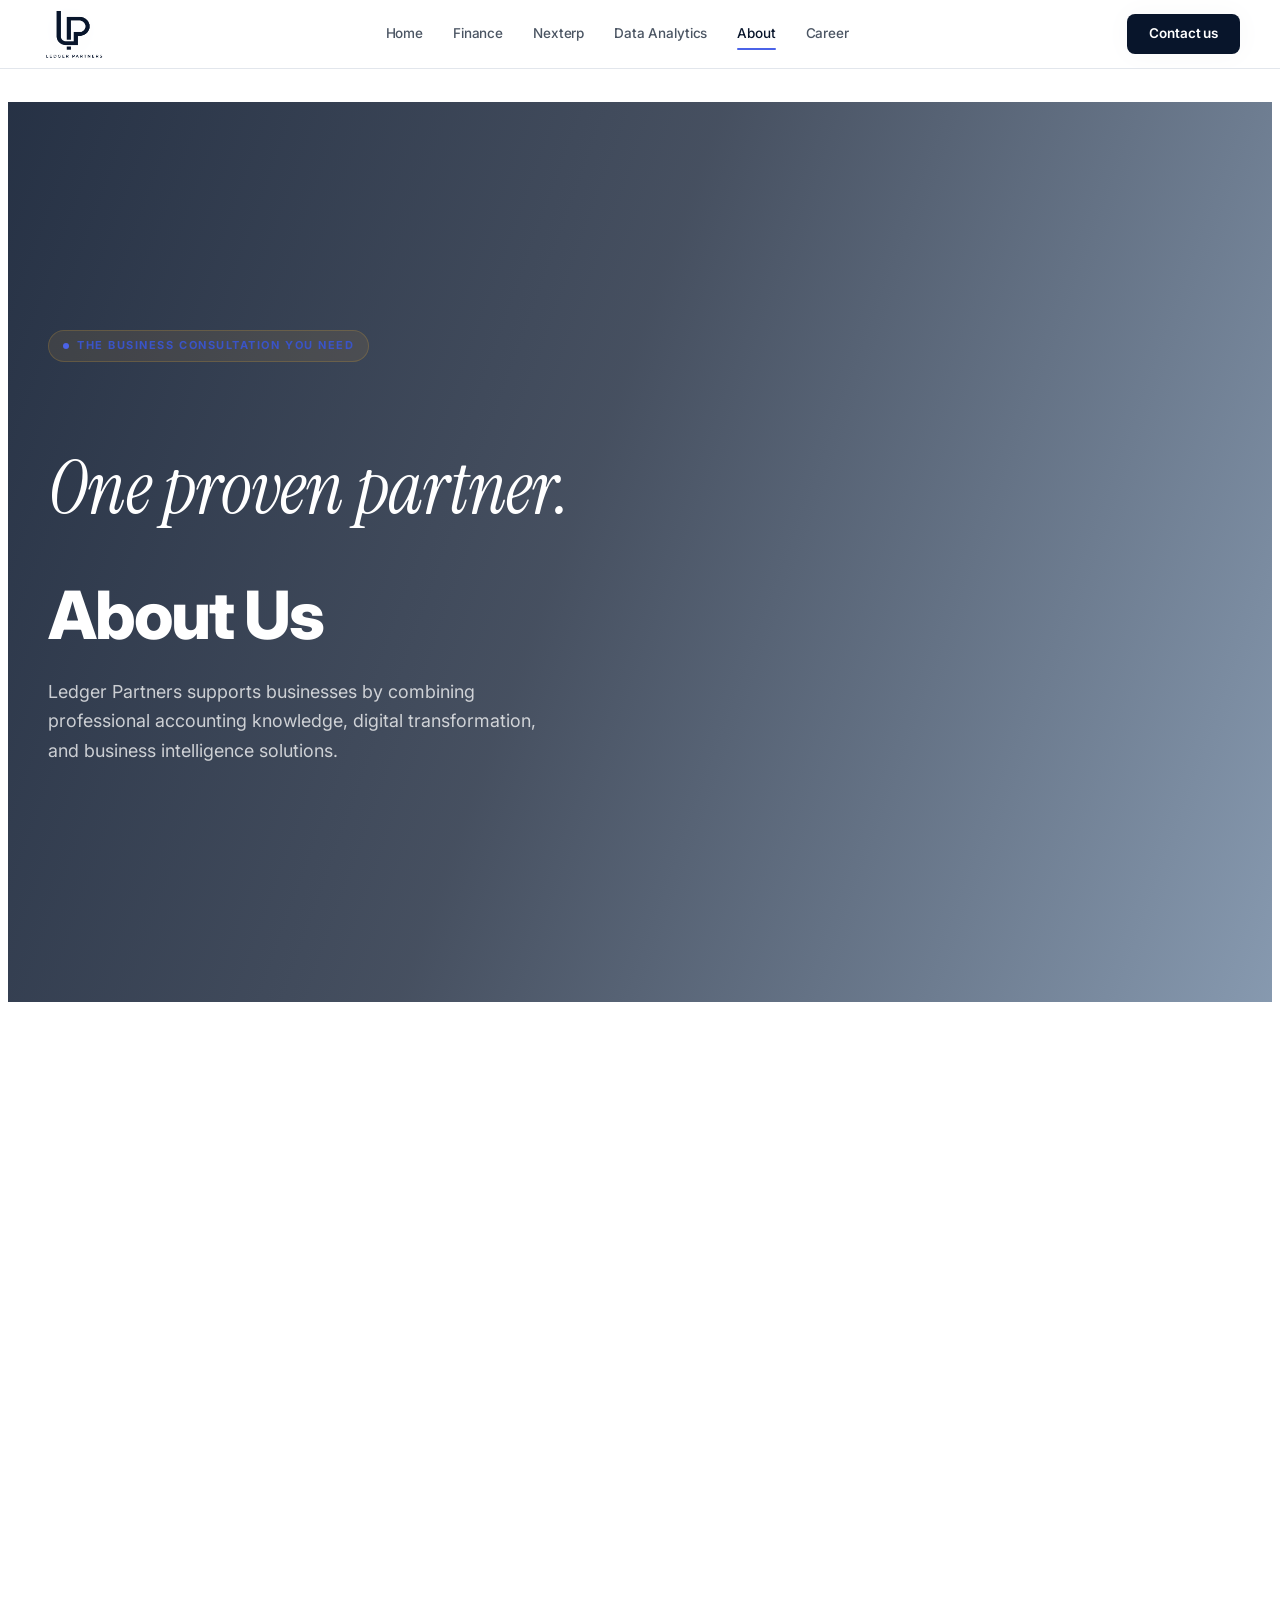
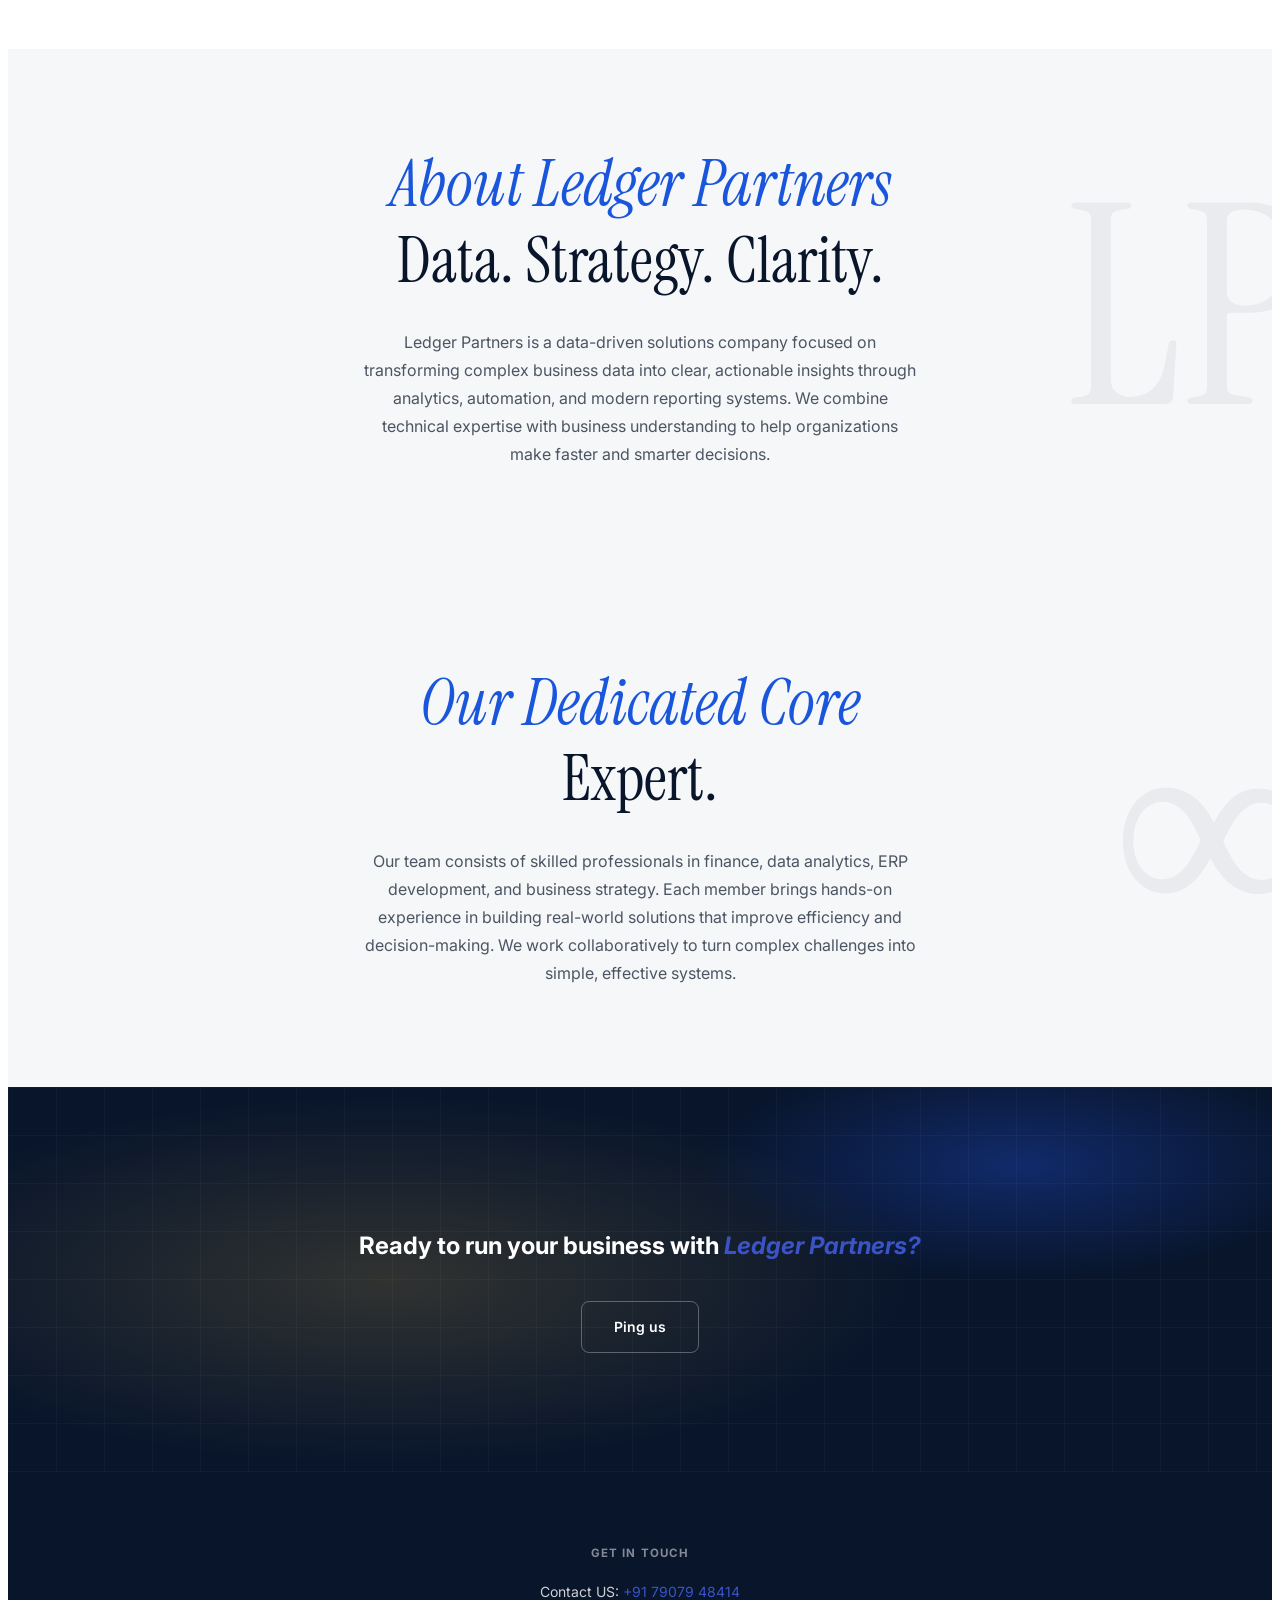
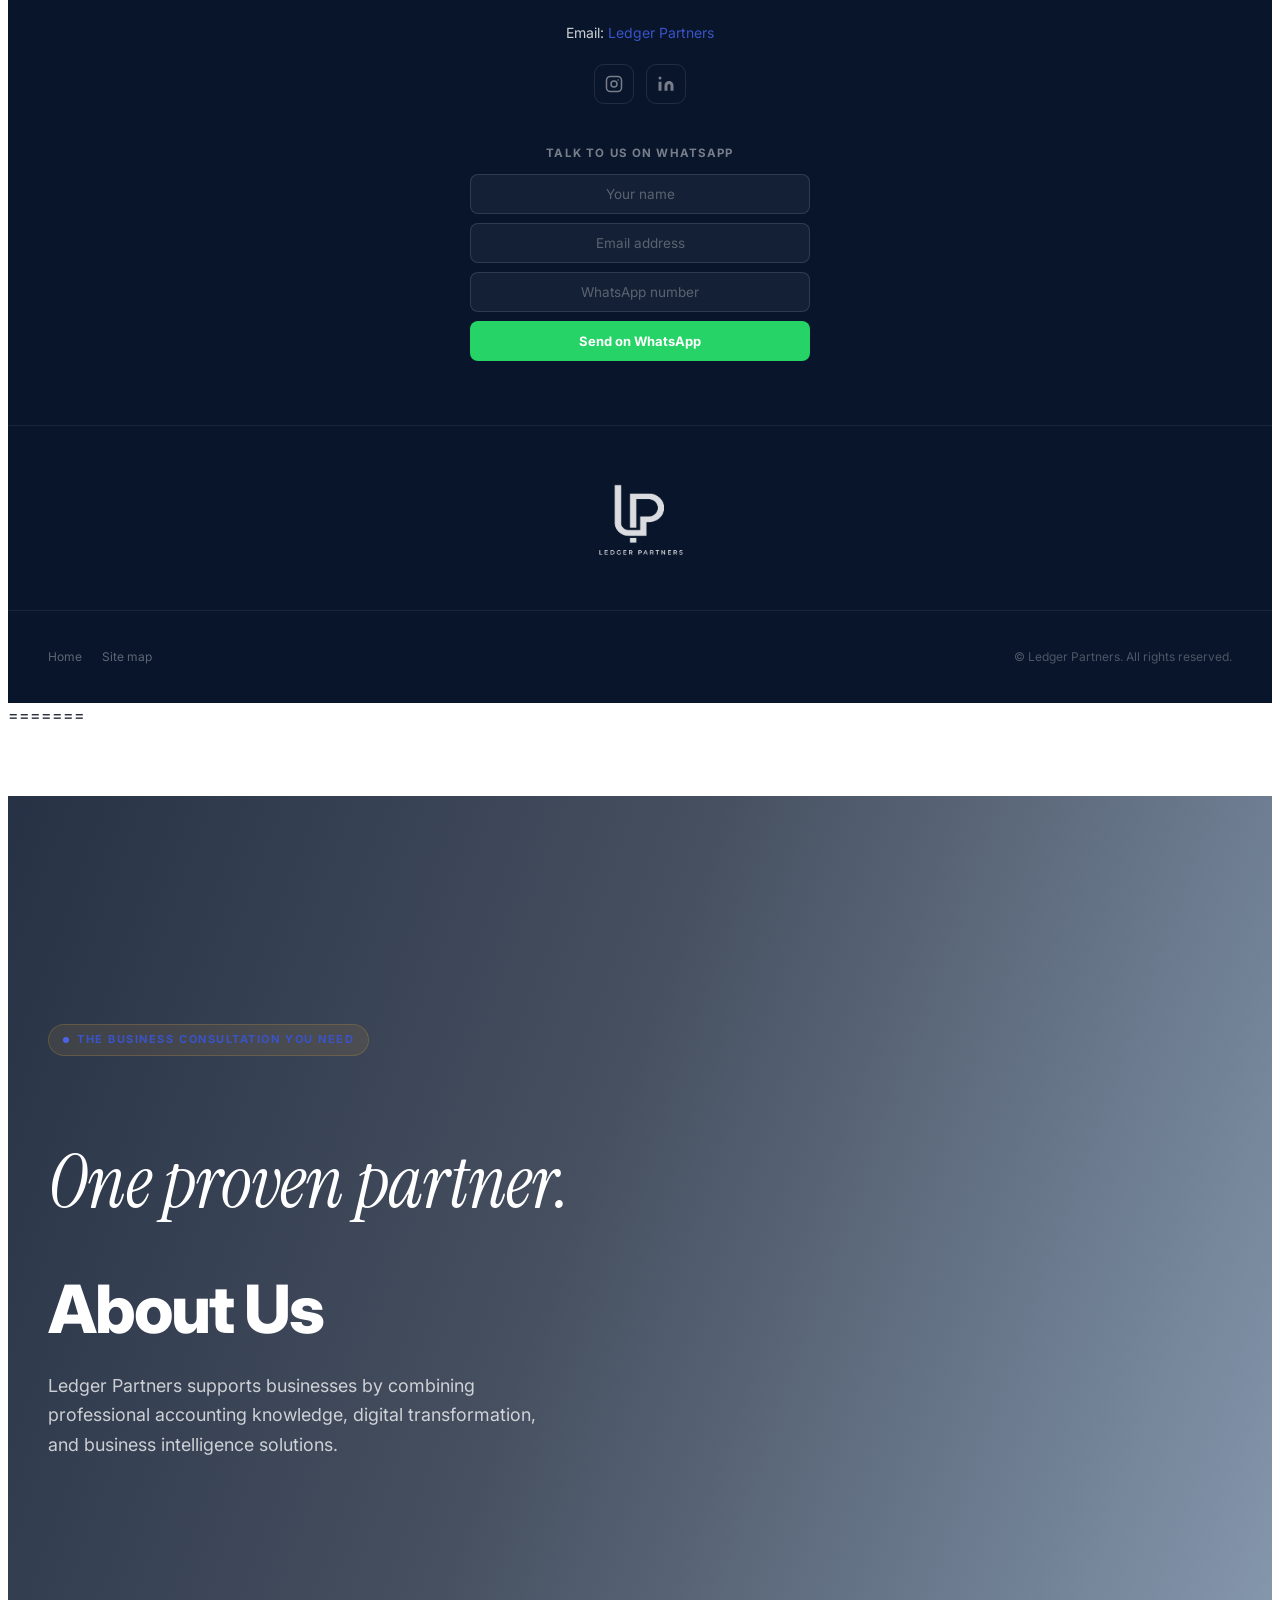
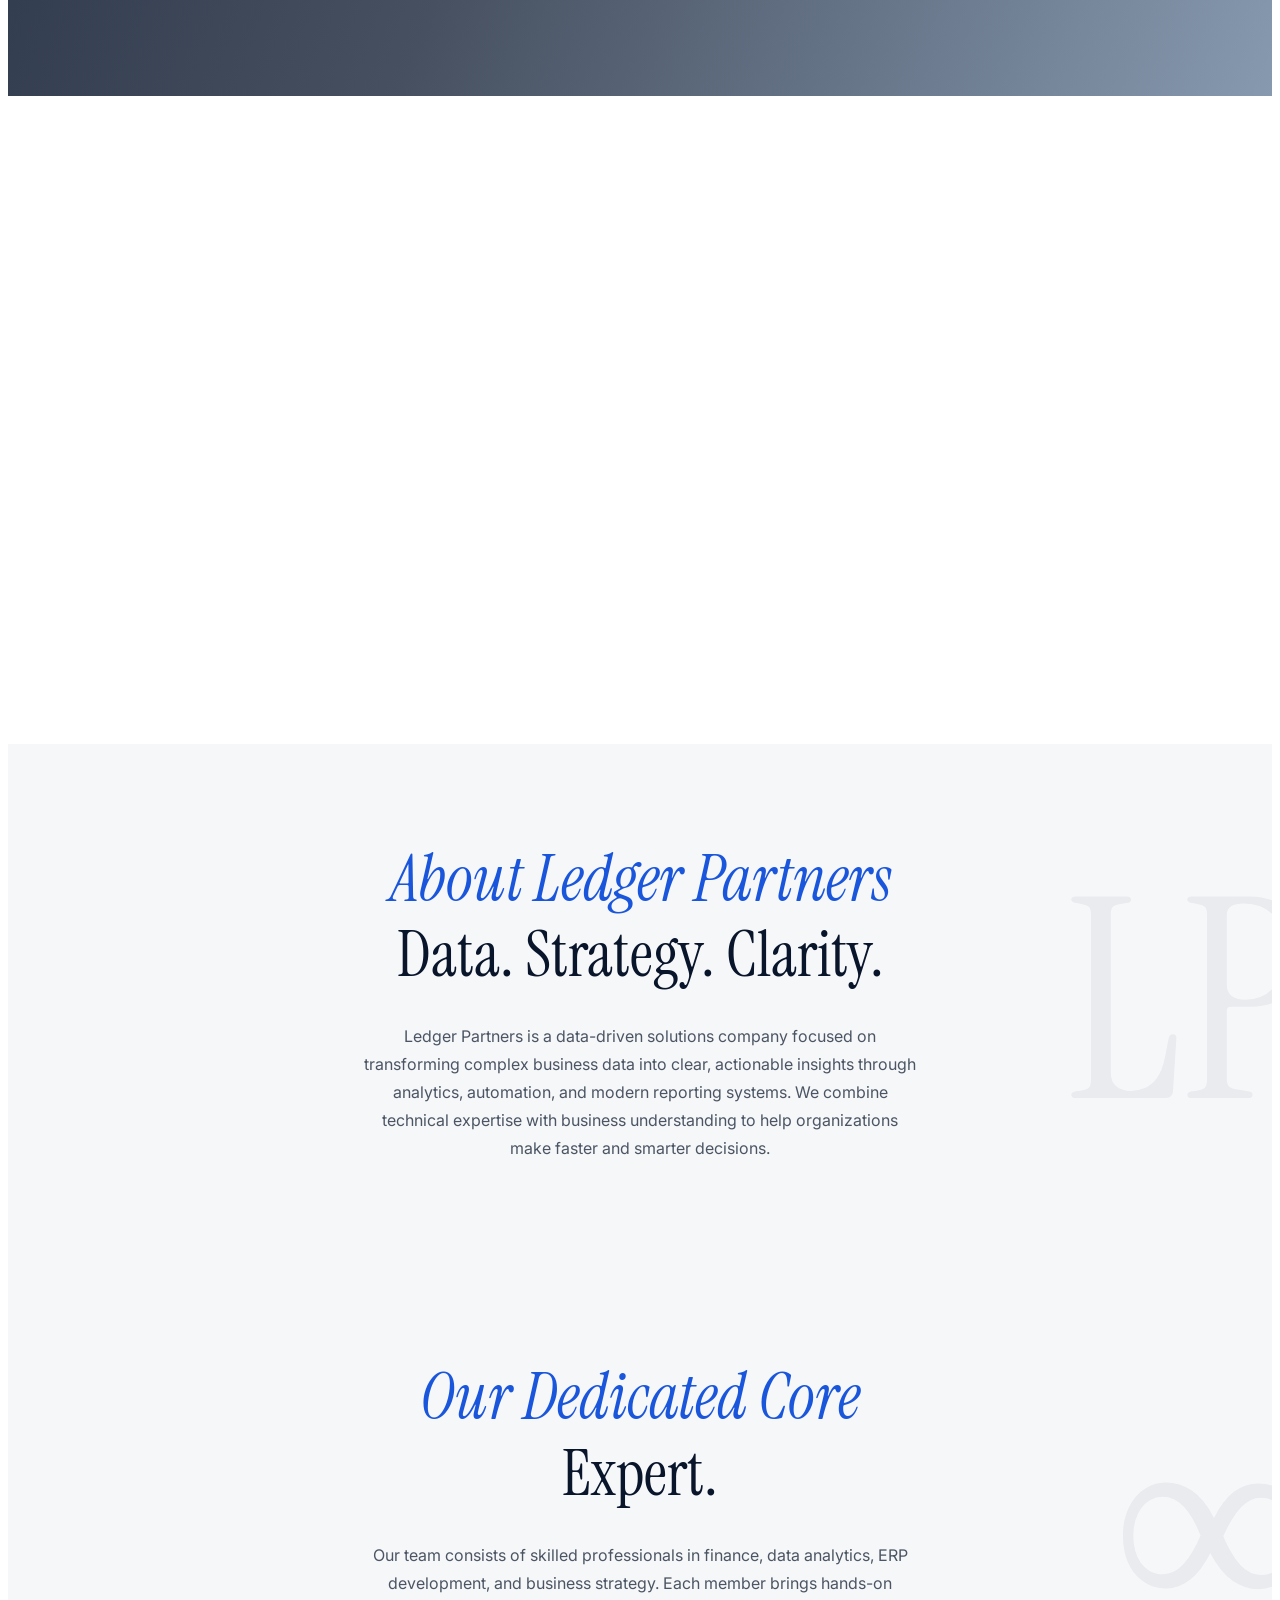
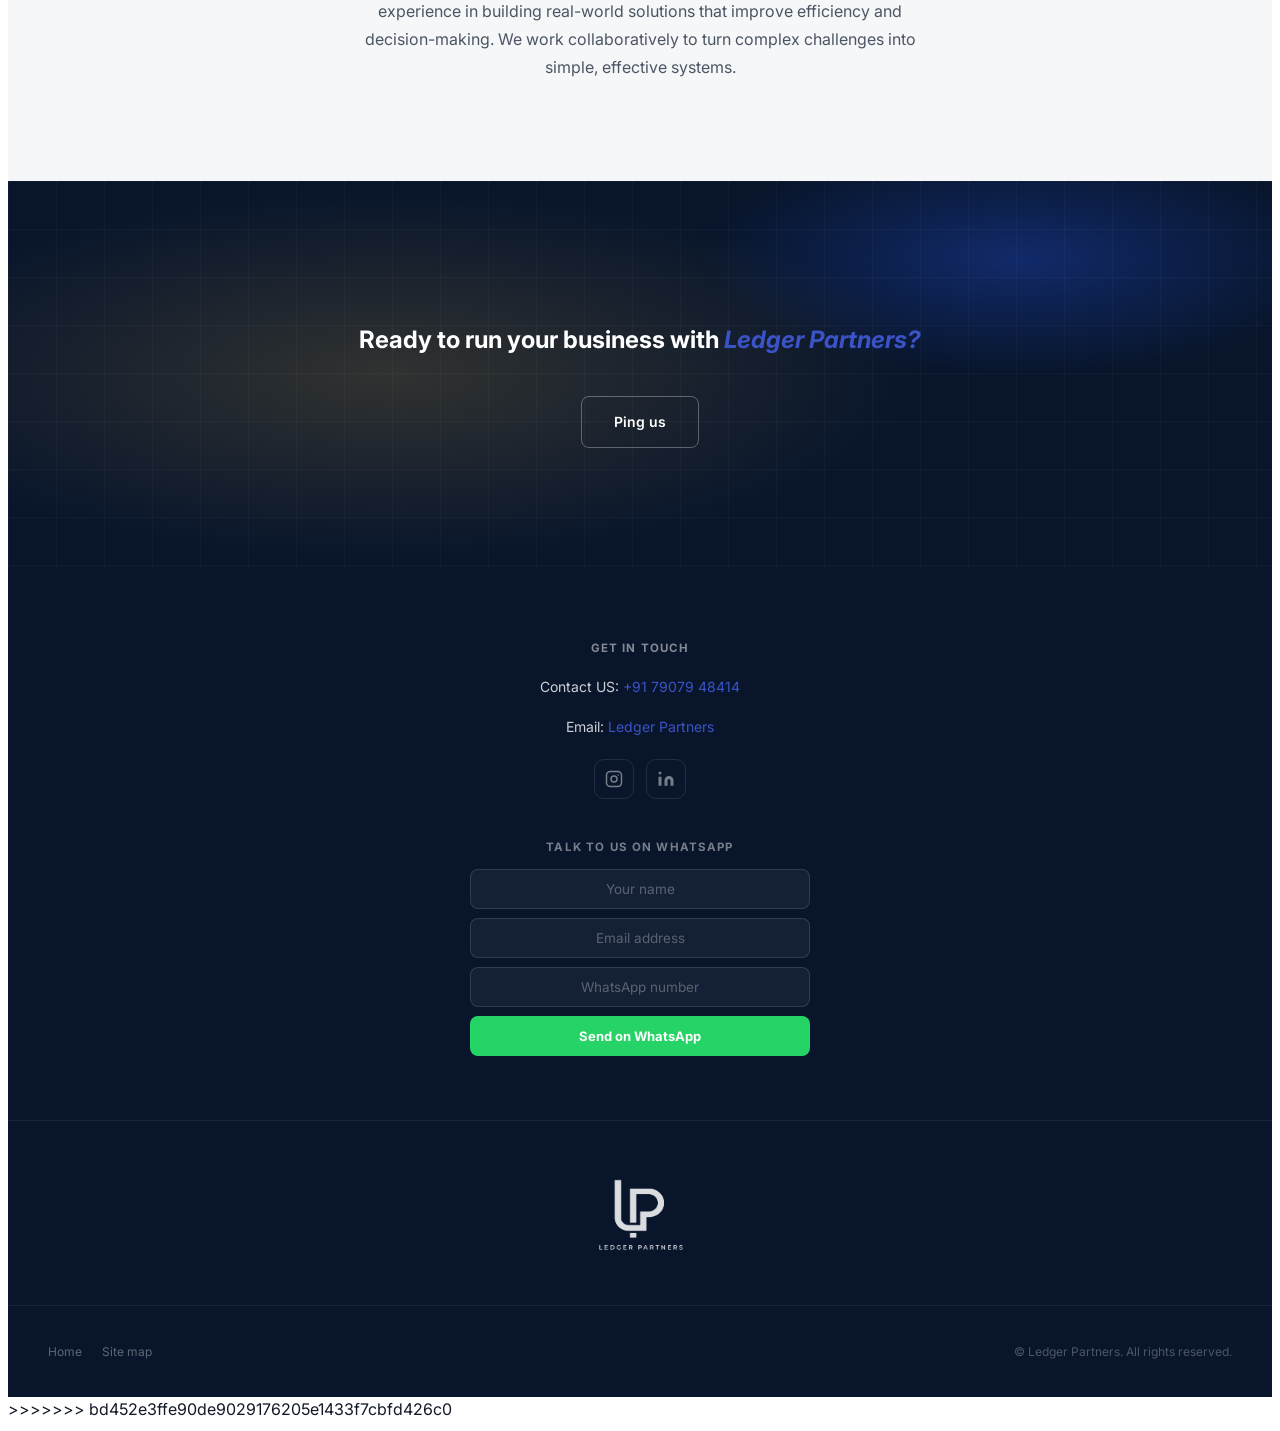
==== commit ae8db3e0: "Resolve merge conflicts" ====
--- a/about.html
+++ b/about.html
@@ -1,168 +1,338 @@
-<!DOCTYPE html>
-<html lang="en">
-<head>
-  <meta charset="UTF-8" />
-  <meta name="viewport" content="width=device-width, initial-scale=1.0, viewport-fit=cover" />
-  <title>About Us - Ledger Partners</title>
-  <meta name="description" content="Get to know who we are, what we stand for, and why we love what we do." />
-  <link rel="stylesheet" href="style.css" />
-  <link rel="stylesheet" href="about.css" />
-  <link href="https://fonts.googleapis.com/css2?family=Instrument+Serif:ital@0;1&family=Inter:wght@300;400;500;600;700&display=swap" rel="stylesheet" />
-
-</head>
-<body>
-
-  <!-- NAVBAR -->
-  <header class="navbar" id="navbar">
-    <div class="nav-inner">
-      <a href="index.html" class="nav-logo">
-        <img src="assets/lP_logo.png" alt="Ledger Partners" />
-      </a>
-      <nav class="nav-links" aria-label="Primary navigation">
-        <a href="index.html" class="nav-link">Home</a>
-        <a href="finance.html" class="nav-link">Finance</a>
-        <a href="nexterp.html" class="nav-link">Nexterp</a>
-        <a href="dataanalyst.html" class="nav-link">Data Analytics</a>
-        <a href="about.html" class="nav-link active">About</a>
-        <a href="career.html" class="nav-link">Career</a>
-      </nav>
-      <div class="nav-actions">
-        <a href="contact.html" class="btn-contact">Contact us</a>
-        <button class="hamburger" id="hamburger" aria-label="Open menu" aria-expanded="false">
-          <span></span><span></span><span></span>
-        </button>
-      </div>
-    </div>
-    <nav class="mobile-menu" id="mobileMenu" aria-label="Mobile navigation">
-      <a href="index.html">Home</a>
-      <a href="finance.html">Finance</a>
-      <a href="nexterp.html">Nexterp</a>
-      <a href="dataanalyst.html">Data Analytics</a>
-      <a href="about.html">About</a>
-      <a href="career.html">Career</a>
-    </nav>
-  </header>
-
-  <!-- HERO -->
-  <section class="hero" aria-label="Hero">
-    <div class="hero-overlay" aria-hidden="true"></div>
-    <div class="hero-fade" id="heroFade" aria-hidden="true"></div>
-    <video class="hero-video" autoplay muted loop playsinline poster="https://cdn.prod.website-files.com/64a2be73942e1d57fed077f3/68b832e4d2d573246ddfcf18_Rectangle%20120.png" aria-hidden="true">
-      <source src="assets/hero.mp4" type="video/mp4" />
-    </video>
-    <div class="hero-content">
-      <div class="hero-eyebrow">The business consultation you need</div>
-      <h1>One proven partner.</h1>
-      <h2>About Us</h2>
-      <p>Ledger Partners supports businesses by combining professional accounting knowledge, digital transformation, and business intelligence solutions.</p>
-    </div>
-  </section>
-
-    <BR><br>
-
-    <!-- VALUES -->
-  <section aria-label="Our values">
-    <div class="about-split" id="values">
-      <div class="about-img reveal-left">
-        <img src="assets/logo.jpg.jpeg" alt="The Ledger Partners team collaborating in their workspace" loading="lazy" />
-      </div>
-      <div class="about-values reveal-right">
-        <div class="value-item">
-          <div class="value-icon">✦</div>
-          <h3>Quality first</h3>
-          <p>We deliver tailored solutions that combine technology, finance, and analytics for real business impact.</p>
-        </div>
-        <div class="value-item">
-          <div class="value-icon">◈</div>
-          <h3>Customer-centered</h3>
-          <p>Your success comes first, with responsive support and thoughtfully tailored services.</p>
-        </div>
-        <div class="value-item">
-          <div class="value-icon">◉</div>
-          <h3>Integrity &amp; transparency</h3>
-          <p>We believe in honest communication and delivering exactly what we promise.</p>
-        </div>
-        <div class="value-item">
-          <div class="value-icon">❋</div>
-          <h3>Community focused</h3>
-          <p>We build connections by valuing our clients and giving back whenever possible.</p>
-        </div>
-      </div>
-    </div>
-  </section>
-
-  <!-- INTRO / MANIFESTO -->
-  <section class="why-section manifesto" id="about">
-    <div class="manifesto-inner">
-      <blockquote class="manifesto-quote reveal">
-        <span class="line italic">About Ledger Partners</span>
-        <span class="line">Data. Strategy. Clarity.</span>
-      </blockquote>
-      <p class="manifesto-body reveal">
-        Ledger Partners is a data-driven solutions company focused on transforming complex business data into clear, actionable insights through analytics, automation, and modern reporting systems. We combine technical expertise with business understanding to help organizations make faster and smarter decisions.
-      </p>
-    </div>
-    <div class="manifesto-bg-num" aria-hidden="true">LP</div>
-  </section>
-
-
-
-  <!-- TEAM MANIFESTO -->
-  <section class="manifesto">
-    <div class="manifesto-inner">
-      <blockquote class="manifesto-quote reveal">
-        <span class="line italic">Our Dedicated Core</span>
-        <span class="line">Expert.</span>
-      </blockquote>
-      <p class="manifesto-body reveal">
-        Our team consists of skilled professionals in finance, data analytics, ERP development, and business strategy. Each member brings hands-on experience in building real-world solutions that improve efficiency and decision-making. We work collaboratively to turn complex challenges into simple, effective systems.
-      </p>
-    </div>
-    <div class="manifesto-bg-num" aria-hidden="true">∞</div>
-  </section>
-
-
-  <!-- CTA BAND -->
-  <section class="erp-cta" aria-label="Call to action">
-    <div class="erp-cta-content">
-      <h2>Ready to run your business with <em>Ledger Partners?</em></h2>
-      <div class="erp-cta-btns">
-        <a href="contact.html" class="btn-cta-ghost">Ping us</a>
-      </div>
-    </div>
-  </section>
-
-  <!-- FOOTER -->
-  <footer class="footer" aria-label="Footer">
-    <div class="footer-top">
-      <div class="footer-contact">
-        <p><strong>Get in touch</strong></p>
-        <p>Contact US: <a href="tel:+917907948414">+91 79079 48414</a></p>
-        <p>Email: <a href="mailto:ledgerpartnersofficial@gmail.com"> Ledger Partners</a></p>
-        <div class="social-links" aria-label="Social media">
-          <a href="https://www.instagram.com/ledgerpartners/" target="_blank" rel="noopener" aria-label="Instagram"><svg width="18" height="18" viewBox="0 0 24 24" fill="none" stroke="currentColor" stroke-width="2" aria-hidden="true"><rect x="2" y="2" width="20" height="20" rx="5" ry="5"/><circle cx="12" cy="12" r="4"/><circle cx="17.5" cy="6.5" r="1" fill="currentColor" stroke="none"/></svg></a>
-          <a href="https://www.linkedin.com/company/legerpartners/" target="_blank" rel="noopener" aria-label="LinkedIn"><svg width="18" height="18" viewBox="0 0 24 24" fill="currentColor" aria-hidden="true"><path d="M16 8a6 6 0 016 6v7h-4v-7a2 2 0 00-2-2 2 2 0 00-2 2v7h-4v-7a6 6 0 016-6zM2 9h4v12H2z"/><circle cx="4" cy="4" r="2"/></svg></a>
-        </div>
-      </div>
-      <div class="footer-newsletter">
-        <p>Talk to us on WhatsApp</p>
-        <form id="waLeadForm" novalidate>
-          <input type="text" id="waName" placeholder="Your name" aria-label="Name" autocomplete="name" required />
-          <input type="email" id="waEmail" placeholder="Email address" aria-label="Email address" autocomplete="email" required />
-          <input type="tel" id="waPhone" placeholder="WhatsApp number" aria-label="WhatsApp number" autocomplete="tel" required />
-          <button type="submit">Send on WhatsApp</button>
-        </form>
-      </div>
-    </div>
-    <nav class="footer-nav" aria-label="Footer navigation">
-      <div class="footer-logo-col"><img src="assets/lP_logo.png" alt="Ledger Partners" class="footer-logo" /></div>
-    </nav>
-    <div class="footer-bottom">
-      <div class="footer-legal"><a href="index.html">Home</a><a href="sitemap.xml">Site map</a></div>
-      <p class="footer-copy">© <span id="year"></span> Ledger Partners. All rights reserved.</p>
-    </div>
-  </footer>
-
-  <script src="about.js"></script>
-</body>
+<<<<<<< HEAD
+<!DOCTYPE html>
+<html lang="en">
+<head>
+  <meta charset="UTF-8" />
+  <meta name="viewport" content="width=device-width, initial-scale=1.0, viewport-fit=cover" />
+  <title>About Us - Ledger Partners</title>
+  <meta name="description" content="Get to know who we are, what we stand for, and why we love what we do." />
+  <link rel="stylesheet" href="style.css" />
+  <link rel="stylesheet" href="about.css" />
+  <link href="https://fonts.googleapis.com/css2?family=Instrument+Serif:ital@0;1&family=Inter:wght@300;400;500;600;700&display=swap" rel="stylesheet" />
+
+</head>
+<body>
+
+  <!-- NAVBAR -->
+  <header class="navbar" id="navbar">
+    <div class="nav-inner">
+      <a href="index.html" class="nav-logo">
+        <img src="assets/lP_logo.png" alt="Ledger Partners" />
+      </a>
+      <nav class="nav-links" aria-label="Primary navigation">
+        <a href="index.html" class="nav-link">Home</a>
+        <a href="finance.html" class="nav-link">Finance</a>
+        <a href="nexterp.html" class="nav-link">Nexterp</a>
+        <a href="dataanalyst.html" class="nav-link">Data Analytics</a>
+        <a href="about.html" class="nav-link active">About</a>
+        <a href="career.html" class="nav-link">Career</a>
+      </nav>
+      <div class="nav-actions">
+        <a href="contact.html" class="btn-contact">Contact us</a>
+        <button class="hamburger" id="hamburger" aria-label="Open menu" aria-expanded="false">
+          <span></span><span></span><span></span>
+        </button>
+      </div>
+    </div>
+    <nav class="mobile-menu" id="mobileMenu" aria-label="Mobile navigation">
+      <a href="index.html">Home</a>
+      <a href="finance.html">Finance</a>
+      <a href="nexterp.html">Nexterp</a>
+      <a href="dataanalyst.html">Data Analytics</a>
+      <a href="about.html">About</a>
+      <a href="career.html">Career</a>
+    </nav>
+  </header>
+
+  <!-- HERO -->
+  <section class="hero" aria-label="Hero">
+    <div class="hero-overlay" aria-hidden="true"></div>
+    <div class="hero-fade" id="heroFade" aria-hidden="true"></div>
+    <video class="hero-video" autoplay muted loop playsinline poster="https://cdn.prod.website-files.com/64a2be73942e1d57fed077f3/68b832e4d2d573246ddfcf18_Rectangle%20120.png" aria-hidden="true">
+      <source src="assets/hero.mp4" type="video/mp4" />
+    </video>
+    <div class="hero-content">
+      <div class="hero-eyebrow">The business consultation you need</div>
+      <h1>One proven partner.</h1>
+      <h2>About Us</h2>
+      <p>Ledger Partners supports businesses by combining professional accounting knowledge, digital transformation, and business intelligence solutions.</p>
+    </div>
+  </section>
+
+    <BR><br>
+
+    <!-- VALUES -->
+  <section aria-label="Our values">
+    <div class="about-split" id="values">
+      <div class="about-img reveal-left">
+        <img src="assets/logo.jpg.jpeg" alt="The Ledger Partners team collaborating in their workspace" loading="lazy" />
+      </div>
+      <div class="about-values reveal-right">
+        <div class="value-item">
+          <div class="value-icon">✦</div>
+          <h3>Quality first</h3>
+          <p>We deliver tailored solutions that combine technology, finance, and analytics for real business impact.</p>
+        </div>
+        <div class="value-item">
+          <div class="value-icon">◈</div>
+          <h3>Customer-centered</h3>
+          <p>Your success comes first, with responsive support and thoughtfully tailored services.</p>
+        </div>
+        <div class="value-item">
+          <div class="value-icon">◉</div>
+          <h3>Integrity &amp; transparency</h3>
+          <p>We believe in honest communication and delivering exactly what we promise.</p>
+        </div>
+        <div class="value-item">
+          <div class="value-icon">❋</div>
+          <h3>Community focused</h3>
+          <p>We build connections by valuing our clients and giving back whenever possible.</p>
+        </div>
+      </div>
+    </div>
+  </section>
+
+  <!-- INTRO / MANIFESTO -->
+  <section class="why-section manifesto" id="about">
+    <div class="manifesto-inner">
+      <blockquote class="manifesto-quote reveal">
+        <span class="line italic">About Ledger Partners</span>
+        <span class="line">Data. Strategy. Clarity.</span>
+      </blockquote>
+      <p class="manifesto-body reveal">
+        Ledger Partners is a data-driven solutions company focused on transforming complex business data into clear, actionable insights through analytics, automation, and modern reporting systems. We combine technical expertise with business understanding to help organizations make faster and smarter decisions.
+      </p>
+    </div>
+    <div class="manifesto-bg-num" aria-hidden="true">LP</div>
+  </section>
+
+
+
+  <!-- TEAM MANIFESTO -->
+  <section class="manifesto">
+    <div class="manifesto-inner">
+      <blockquote class="manifesto-quote reveal">
+        <span class="line italic">Our Dedicated Core</span>
+        <span class="line">Expert.</span>
+      </blockquote>
+      <p class="manifesto-body reveal">
+        Our team consists of skilled professionals in finance, data analytics, ERP development, and business strategy. Each member brings hands-on experience in building real-world solutions that improve efficiency and decision-making. We work collaboratively to turn complex challenges into simple, effective systems.
+      </p>
+    </div>
+    <div class="manifesto-bg-num" aria-hidden="true">∞</div>
+  </section>
+
+
+  <!-- CTA BAND -->
+  <section class="erp-cta" aria-label="Call to action">
+    <div class="erp-cta-content">
+      <h2>Ready to run your business with <em>Ledger Partners?</em></h2>
+      <div class="erp-cta-btns">
+        <a href="contact.html" class="btn-cta-ghost">Ping us</a>
+      </div>
+    </div>
+  </section>
+
+  <!-- FOOTER -->
+  <footer class="footer" aria-label="Footer">
+    <div class="footer-top">
+      <div class="footer-contact">
+        <p><strong>Get in touch</strong></p>
+        <p>Contact US: <a href="tel:+917907948414">+91 79079 48414</a></p>
+        <p>Email: <a href="mailto:ledgerpartnersofficial@gmail.com"> Ledger Partners</a></p>
+        <div class="social-links" aria-label="Social media">
+          <a href="https://www.instagram.com/ledgerpartners/" target="_blank" rel="noopener" aria-label="Instagram"><svg width="18" height="18" viewBox="0 0 24 24" fill="none" stroke="currentColor" stroke-width="2" aria-hidden="true"><rect x="2" y="2" width="20" height="20" rx="5" ry="5"/><circle cx="12" cy="12" r="4"/><circle cx="17.5" cy="6.5" r="1" fill="currentColor" stroke="none"/></svg></a>
+          <a href="https://www.linkedin.com/company/legerpartners/" target="_blank" rel="noopener" aria-label="LinkedIn"><svg width="18" height="18" viewBox="0 0 24 24" fill="currentColor" aria-hidden="true"><path d="M16 8a6 6 0 016 6v7h-4v-7a2 2 0 00-2-2 2 2 0 00-2 2v7h-4v-7a6 6 0 016-6zM2 9h4v12H2z"/><circle cx="4" cy="4" r="2"/></svg></a>
+        </div>
+      </div>
+      <div class="footer-newsletter">
+        <p>Talk to us on WhatsApp</p>
+        <form id="waLeadForm" novalidate>
+          <input type="text" id="waName" placeholder="Your name" aria-label="Name" autocomplete="name" required />
+          <input type="email" id="waEmail" placeholder="Email address" aria-label="Email address" autocomplete="email" required />
+          <input type="tel" id="waPhone" placeholder="WhatsApp number" aria-label="WhatsApp number" autocomplete="tel" required />
+          <button type="submit">Send on WhatsApp</button>
+        </form>
+      </div>
+    </div>
+    <nav class="footer-nav" aria-label="Footer navigation">
+      <div class="footer-logo-col"><img src="assets/lP_logo.png" alt="Ledger Partners" class="footer-logo" /></div>
+    </nav>
+    <div class="footer-bottom">
+      <div class="footer-legal"><a href="index.html">Home</a><a href="sitemap.xml">Site map</a></div>
+      <p class="footer-copy">© <span id="year"></span> Ledger Partners. All rights reserved.</p>
+    </div>
+  </footer>
+
+  <script src="about.js"></script>
+</body>
+=======
+<!DOCTYPE html>
+<html lang="en">
+<head>
+  <meta charset="UTF-8" />
+  <meta name="viewport" content="width=device-width, initial-scale=1.0, viewport-fit=cover" />
+  <title>About Us - Ledger Partners</title>
+  <meta name="description" content="Get to know who we are, what we stand for, and why we love what we do." />
+  <link rel="stylesheet" href="style.css" />
+  <link rel="stylesheet" href="about.css" />
+  <link href="https://fonts.googleapis.com/css2?family=Instrument+Serif:ital@0;1&family=Inter:wght@300;400;500;600;700&display=swap" rel="stylesheet" />
+
+</head>
+<body>
+
+  <!-- NAVBAR -->
+  <header class="navbar" id="navbar">
+    <div class="nav-inner">
+      <a href="index.html" class="nav-logo">
+        <img src="assets/lP_logo.png" alt="Ledger Partners" />
+      </a>
+      <nav class="nav-links" aria-label="Primary navigation">
+        <a href="index.html" class="nav-link">Home</a>
+        <a href="finance.html" class="nav-link">Finance</a>
+        <a href="nexterp.html" class="nav-link">Nexterp</a>
+        <a href="dataanalyst.html" class="nav-link">Data Analytics</a>
+        <a href="about.html" class="nav-link active">About</a>
+        <a href="career.html" class="nav-link">Career</a>
+      </nav>
+      <div class="nav-actions">
+        <a href="contact.html" class="btn-contact">Contact us</a>
+        <button class="hamburger" id="hamburger" aria-label="Open menu" aria-expanded="false">
+          <span></span><span></span><span></span>
+        </button>
+      </div>
+    </div>
+    <nav class="mobile-menu" id="mobileMenu" aria-label="Mobile navigation">
+      <a href="index.html">Home</a>
+      <a href="finance.html">Finance</a>
+      <a href="nexterp.html">Nexterp</a>
+      <a href="dataanalyst.html">Data Analytics</a>
+      <a href="about.html">About</a>
+      <a href="career.html">Career</a>
+    </nav>
+  </header>
+
+  <!-- HERO -->
+  <section class="hero" aria-label="Hero">
+    <div class="hero-overlay" aria-hidden="true"></div>
+    <div class="hero-fade" id="heroFade" aria-hidden="true"></div>
+    <video class="hero-video" autoplay muted loop playsinline poster="https://cdn.prod.website-files.com/64a2be73942e1d57fed077f3/68b832e4d2d573246ddfcf18_Rectangle%20120.png" aria-hidden="true">
+      <source src="assets/hero.mp4" type="video/mp4" />
+    </video>
+    <div class="hero-content">
+      <div class="hero-eyebrow">The business consultation you need</div>
+      <h1>One proven partner.</h1>
+      <h2>About Us</h2>
+      <p>Ledger Partners supports businesses by combining professional accounting knowledge, digital transformation, and business intelligence solutions.</p>
+    </div>
+  </section>
+
+    <BR><br>
+
+    <!-- VALUES -->
+  <section aria-label="Our values">
+    <div class="about-split" id="values">
+      <div class="about-img reveal-left">
+        <img src="assets/logo.jpg.jpeg" alt="The Ledger Partners team collaborating in their workspace" loading="lazy" />
+      </div>
+      <div class="about-values reveal-right">
+        <div class="value-item">
+          <div class="value-icon">✦</div>
+          <h3>Quality first</h3>
+          <p>We deliver tailored solutions that combine technology, finance, and analytics for real business impact.</p>
+        </div>
+        <div class="value-item">
+          <div class="value-icon">◈</div>
+          <h3>Customer-centered</h3>
+          <p>Your success comes first, with responsive support and thoughtfully tailored services.</p>
+        </div>
+        <div class="value-item">
+          <div class="value-icon">◉</div>
+          <h3>Integrity &amp; transparency</h3>
+          <p>We believe in honest communication and delivering exactly what we promise.</p>
+        </div>
+        <div class="value-item">
+          <div class="value-icon">❋</div>
+          <h3>Community focused</h3>
+          <p>We build connections by valuing our clients and giving back whenever possible.</p>
+        </div>
+      </div>
+    </div>
+  </section>
+
+  <!-- INTRO / MANIFESTO -->
+  <section class="why-section manifesto" id="about">
+    <div class="manifesto-inner">
+      <blockquote class="manifesto-quote reveal">
+        <span class="line italic">About Ledger Partners</span>
+        <span class="line">Data. Strategy. Clarity.</span>
+      </blockquote>
+      <p class="manifesto-body reveal">
+        Ledger Partners is a data-driven solutions company focused on transforming complex business data into clear, actionable insights through analytics, automation, and modern reporting systems. We combine technical expertise with business understanding to help organizations make faster and smarter decisions.
+      </p>
+    </div>
+    <div class="manifesto-bg-num" aria-hidden="true">LP</div>
+  </section>
+
+
+
+  <!-- TEAM MANIFESTO -->
+  <section class="manifesto">
+    <div class="manifesto-inner">
+      <blockquote class="manifesto-quote reveal">
+        <span class="line italic">Our Dedicated Core</span>
+        <span class="line">Expert.</span>
+      </blockquote>
+      <p class="manifesto-body reveal">
+        Our team consists of skilled professionals in finance, data analytics, ERP development, and business strategy. Each member brings hands-on experience in building real-world solutions that improve efficiency and decision-making. We work collaboratively to turn complex challenges into simple, effective systems.
+      </p>
+    </div>
+    <div class="manifesto-bg-num" aria-hidden="true">∞</div>
+  </section>
+
+
+  <!-- CTA BAND -->
+  <section class="erp-cta" aria-label="Call to action">
+    <div class="erp-cta-content">
+      <h2>Ready to run your business with <em>Ledger Partners?</em></h2>
+      <div class="erp-cta-btns">
+        <a href="contact.html" class="btn-cta-ghost">Ping us</a>
+      </div>
+    </div>
+  </section>
+
+  <!-- FOOTER -->
+  <footer class="footer" aria-label="Footer">
+    <div class="footer-top">
+      <div class="footer-contact">
+        <p><strong>Get in touch</strong></p>
+        <p>Contact US: <a href="tel:+917907948414">+91 79079 48414</a></p>
+        <p>Email: <a href="mailto:ledgerpartnersofficial@gmail.com"> Ledger Partners</a></p>
+        <div class="social-links" aria-label="Social media">
+          <a href="https://www.instagram.com/ledgerpartners/" target="_blank" rel="noopener" aria-label="Instagram"><svg width="18" height="18" viewBox="0 0 24 24" fill="none" stroke="currentColor" stroke-width="2" aria-hidden="true"><rect x="2" y="2" width="20" height="20" rx="5" ry="5"/><circle cx="12" cy="12" r="4"/><circle cx="17.5" cy="6.5" r="1" fill="currentColor" stroke="none"/></svg></a>
+          <a href="https://www.linkedin.com/company/legerpartners/" target="_blank" rel="noopener" aria-label="LinkedIn"><svg width="18" height="18" viewBox="0 0 24 24" fill="currentColor" aria-hidden="true"><path d="M16 8a6 6 0 016 6v7h-4v-7a2 2 0 00-2-2 2 2 0 00-2 2v7h-4v-7a6 6 0 016-6zM2 9h4v12H2z"/><circle cx="4" cy="4" r="2"/></svg></a>
+        </div>
+      </div>
+      <div class="footer-newsletter">
+        <p>Talk to us on WhatsApp</p>
+        <form id="waLeadForm" novalidate>
+          <input type="text" id="waName" placeholder="Your name" aria-label="Name" autocomplete="name" required />
+          <input type="email" id="waEmail" placeholder="Email address" aria-label="Email address" autocomplete="email" required />
+          <input type="tel" id="waPhone" placeholder="WhatsApp number" aria-label="WhatsApp number" autocomplete="tel" required />
+          <button type="submit">Send on WhatsApp</button>
+        </form>
+      </div>
+    </div>
+    <nav class="footer-nav" aria-label="Footer navigation">
+      <div class="footer-logo-col"><img src="assets/lP_logo.png" alt="Ledger Partners" class="footer-logo" /></div>
+    </nav>
+    <div class="footer-bottom">
+      <div class="footer-legal"><a href="index.html">Home</a><a href="sitemap.xml">Site map</a></div>
+      <p class="footer-copy">© <span id="year"></span> Ledger Partners. All rights reserved.</p>
+    </div>
+  </footer>
+
+  <script src="about.js"></script>
+</body>
+>>>>>>> bd452e3ffe90de9029176205e1433f7cbfd426c0
 </html>
--- a/style.css
+++ b/style.css
@@ -1,351 +1,704 @@
-/* Ledger Partners — style.css */
-@import url('https://fonts.googleapis.com/css2?family=Instrument+Serif:ital@0;1&family=Inter:wght@300;400;500;600;700;800&display=swap');
-*, *::before, *::after { box-sizing: border-box; margin: 0; padding: 0; }
-
-:root {
-  --navy:#08152b; --navy-mid:#0d2040; --blue:#0f3460; --accent:#1a56db;
-  --gold:#3a54c8; --gold-light:#4b63e8; --teal:#0da2af;
-  --white:#fff; --offwhite:#f6f7f9; --light-gray:#e2e6ec; --mid-gray:#7a8799;
-  --dark-gray:#2c3e50; --text:#111827; --text-soft:#4b5563;
-  --font-serif:'Instrument Serif','Georgia',serif;
-  --font:'Inter',-apple-system,BlinkMacSystemFont,sans-serif;
-  --nav-h:68px; --max-w:1280px;
-  --ease:cubic-bezier(0.22,1,0.36,1);
-}
-
-html { scroll-behavior: smooth; }
-body { font-family: var(--font); color: var(--text); background: var(--white); line-height: 1.6; -webkit-font-smoothing: antialiased; }
-img { max-width: 100%; display: block; } a { text-decoration: none; color: inherit; }
-.container { max-width: var(--max-w); margin: 0 auto; padding: 0 40px; }
-.accent-bar { width: 32px; height: 2px; background: var(--gold); margin-bottom: 14px; }
-.tab-eyebrow { display: inline-block; font-size: 10.5px; font-weight: 700; color: var(--mid-gray); letter-spacing: 0.14em; text-transform: uppercase; margin-bottom: 16px; }
-@keyframes fadeIn { from { opacity: 0; transform: translateY(8px); } to { opacity: 1; transform: none; } }
-
-/* NAVBAR */
-.navbar {
-  position: fixed; top: 0; left: 0; width: 100%; z-index: 1000;
-  background: rgba(255,255,255,0.97);
-  backdrop-filter: blur(14px);
-  border-bottom: 1px solid var(--light-gray);
-  transition: box-shadow 0.3s, border-color 0.3s;
-}
-.navbar.scrolled { box-shadow: 0 4px 32px rgba(8,21,43,0.10); border-color: transparent; }
-.nav-inner {
-  max-width: var(--max-w); margin: 0 auto;
-  height: var(--nav-h);
-  display: flex; align-items: center; justify-content: space-between;
-  padding: 0 40px; gap: 32px;
-}
-.nav-logo img { height: 67px; }
-.nav-links { display: flex; align-items: center; gap: 2px; flex: 1; justify-content: center; }
-.nav-link {
-  font-size: 13.5px; font-weight: 500; color: var(--text-soft);
-  padding: 7px 14px; border-radius: 8px;
-  white-space: nowrap; letter-spacing: -0.01em;
-  transition: background 0.18s, color 0.18s; position: relative;
-}
-.nav-link:hover { background: var(--offwhite); color: var(--navy); }
-.nav-link.active { color: var(--navy); }
-.nav-link.active::after {
-  content: ''; position: absolute; bottom: 2px; left: 14px; right: 14px;
-  height: 2px; border-radius: 2px; background: var(--gold-light);
-}
-.nav-actions { display: flex; align-items: center; gap: 10px; flex-shrink: 0; }
-.btn-nav-ghost {
-  font-size: 13.5px; font-weight: 600; padding: 8px 18px; border-radius: 8px;
-  color: var(--navy); border: 1.5px solid var(--light-gray);
-  transition: border-color 0.2s, background 0.2s; white-space: nowrap;
-}
-.btn-nav-ghost:hover { border-color: var(--navy); background: var(--offwhite); }
-.btn-contact {
-  background: var(--navy); color: var(--white);
-  font-size: 13.5px; font-weight: 600; padding: 9px 22px; border-radius: 8px;
-  white-space: nowrap; transition: background 0.2s, transform 0.15s; letter-spacing: -0.01em;
-}
-.btn-contact:hover { background: var(--blue); transform: translateY(-1px); }
-.hamburger {
-  display: none; flex-direction: column; justify-content: center;
-  gap: 5px; width: 36px; height: 36px;
-  background: none; border: none; cursor: pointer; padding: 4px;
-}
-.hamburger span { display: block; height: 2px; width: 100%; background: var(--text); border-radius: 2px; transition: 0.3s; }
-.mobile-menu {
-  display: none; flex-direction: column;
-  padding: 10px 24px 24px;
-  background: var(--white); border-top: 1px solid var(--light-gray);
-}
-.mobile-menu a { padding: 12px 8px; font-size: 15px; font-weight: 500; color: var(--text); border-bottom: 1px solid var(--light-gray); }
-.mobile-menu a.btn-contact { margin-top: 14px; border: none; border-radius: 8px; text-align: center; padding: 14px; }
-.mobile-menu.open { display: flex; }
-
-/* HERO */
-.hero { position: relative; height: 100vh; min-height: 640px; display: flex; align-items: center; overflow: hidden; margin-top: var(--nav-h); }
-.hero-video { position: absolute; inset: 0; width: 100%; height: 100%; object-fit: cover; transform: scale(1.04); }
-.hero-overlay { position: absolute; inset: 0; background: linear-gradient(110deg, rgba(8,21,43,0.88) 0%, rgba(8,21,43,0.75) 45%, rgba(15,52,96,0.50) 100%); z-index: 1; }
-.hero-fade { position: absolute; inset: 0; background: #fff; opacity: 0; z-index: 3; pointer-events: none; transition: opacity 0.05s linear; }
-.hero-content { position: relative; z-index: 4; max-width: var(--max-w); margin: 0 auto; padding: 0 40px; width: 100%; will-change: transform, opacity; }
-.hero-eyebrow { display: inline-flex; align-items: center; gap: 8px; font-size: 11px; font-weight: 700; letter-spacing: 0.14em; text-transform: uppercase; color: var(--gold); background: rgba(200,151,58,0.12); border: 1px solid rgba(200,151,58,0.25); padding: 6px 14px; border-radius: 100px; margin-bottom: 28px; }
-.hero-eyebrow::before { content: ''; width: 6px; height: 6px; border-radius: 50%; background: var(--gold-light); animation: blink 2s ease-in-out infinite; }
-@keyframes blink { 0%,100%{opacity:1} 50%{opacity:0.3} }
-.hero-content h1 { font-family: var(--font-serif); font-size: clamp(44px, 5.8vw, 80px); font-weight: 400; font-style: italic; color: var(--white); line-height: 1.02; letter-spacing: -0.01em; margin-bottom: 4px; }
-.hero-content h2 { font-family: var(--font); font-size: clamp(40px, 5.2vw, 74px); font-weight: 800; color: var(--white); line-height: 1.0; letter-spacing: -0.03em; margin-bottom: 28px; }
-.hero-content p { font-size: clamp(15px, 1.4vw, 18px); color: rgba(255,255,255,0.75); max-width: 500px; margin-bottom: 8px; line-height: 1.65; }
-.hero-sub { font-size: 14px !important; color: rgba(255,255,255,0.50) !important; margin-bottom: 40px !important; }
-.btn-primary { display: inline-flex; align-items: center; gap: 8px; background: var(--gold); color: var(--navy); font-size: 14px; font-weight: 700; padding: 14px 28px; border-radius: 10px; transition: background 0.2s, transform 0.15s, box-shadow 0.2s; letter-spacing: -0.01em; }
-.btn-primary:hover { background: var(--gold-light); transform: translateY(-2px); box-shadow: 0 8px 24px rgba(200,151,58,0.30); }
-.btn-hero-ghost { display: inline-flex; align-items: center; gap: 8px; font-size: 14px; font-weight: 600; color: rgba(255,255,255,0.80); padding: 14px 4px; border-bottom: 1.5px solid rgba(255,255,255,0.25); transition: color 0.2s, border-color 0.2s; }
-.btn-hero-ghost:hover { color: var(--white); border-color: var(--white); }
-.hero-stat { flex: 1; padding: 0 32px; border-right: 1px solid rgba(255,255,255,0.08); }
-.hero-stat:first-child { padding-left: 0; } .hero-stat:last-child { border-right: none; }
-.hero-stat-num { font-family: var(--font-serif); font-size: clamp(24px, 2.4vw, 36px); font-weight: 400; color: var(--white); line-height: 1.1; margin-bottom: 4px; }
-.hero-stat-num span { color: var(--gold); } .hero-stat-label { font-size: 11.5px; color: rgba(255,255,255,0.45); letter-spacing: 0.02em; }
-
-/* TICKER */
-.ticker-strip { background: var(--navy); padding: 12px 0; overflow: hidden; border-bottom: 1px solid rgba(255,255,255,0.05); }
-.ticker-inner { display: flex; white-space: nowrap; animation: tickerScroll 32s linear infinite; will-change: transform; }
-.ticker-inner:hover { animation-play-state: paused; }
-@keyframes tickerScroll { from { transform: translateX(0); } to { transform: translateX(-50%); } }
-.ticker-item { display: inline-flex; align-items: center; gap: 8px; padding: 0 32px; font-size: 12px; font-weight: 600; color: rgba(255,255,255,0.45); letter-spacing: 0.05em; text-transform: uppercase; border-right: 1px solid rgba(255,255,255,0.08); }
-.ticker-dot { width: 5px; height: 5px; border-radius: 50%; background: var(--gold); flex-shrink: 0; }
-
-/* WORK SECTION */
-.work-section { position: relative; height: 500vh; background: var(--offwhite); }
-.work-title-wrap { position: relative; z-index: 2; text-align: center; padding: 108px 40px 64px; background: var(--offwhite); }
-.work-tag { display: inline-block; font-size: 10.5px; font-weight: 700; color: var(--mid-gray); letter-spacing: 0.14em; text-transform: uppercase; margin-bottom: 20px; }
-.work-heading { font-family: var(--font-serif); font-size: clamp(36px, 5vw, 68px); font-weight: 400; font-style: italic; color: var(--navy); line-height: 1.08; opacity: 0; transform: translateX(60px); transition: opacity 0.95s var(--ease), transform 0.95s var(--ease); }
-.work-heading strong { font-style: normal; font-family: var(--font); font-weight: 800; letter-spacing: -0.02em; color: var(--navy); }
-.work-heading.visible { opacity: 1; transform: none; }
-.work-sticky-outer { position: sticky; top: var(--nav-h); height: calc(100vh - var(--nav-h)); overflow: hidden; background: var(--offwhite); }
-.work-sticky { width: 100%; height: 100%; display: flex; align-items: center; overflow: hidden; }
-.work-cards-track { display: flex; gap: 20px; padding: 0 6vw; flex-shrink: 0; will-change: transform; transition: transform 0.05s linear; }
-.work-card { flex-shrink: 0; width: clamp(300px, 33vw, 480px); height: clamp(380px, 60vh, 560px); border-radius: 20px; overflow: hidden; position: relative; background-size: cover; background-position: center; cursor: pointer; filter: blur(10px); opacity: 0.28; transform: scale(0.76); transition: transform 0.7s var(--ease), filter 0.7s var(--ease), opacity 0.7s var(--ease); }
-.work-card::before { content: ''; position: absolute; inset: 0; background: rgba(180,190,200,0.6); transition: background 0.6s ease; z-index: 1; border-radius: 20px; }
-.work-card--active { filter: blur(0); opacity: 1; transform: scale(1.16); z-index: 3; }
-.work-card--active::before { background: linear-gradient(160deg, rgba(8,21,43,0.65) 0%, rgba(8,21,43,0.88) 100%); }
-.work-card-inner { position: absolute; inset: 0; z-index: 2; padding: 36px; display: flex; flex-direction: column; justify-content: flex-end; color: #fff; }
-.wc-eyebrow { display: flex; align-items: center; gap: 8px; font-size: 10.5px; font-weight: 700; letter-spacing: 0.16em; text-transform: uppercase; margin-bottom: 16px; opacity: 0; transform: translateY(4px); transition: opacity 0.45s 0.15s, transform 0.45s 0.15s; }
-.work-card--active .wc-eyebrow { opacity: 1; transform: none; }
-.wc-dot { width: 8px; height: 8px; border-radius: 50%; background: var(--gold); flex-shrink: 0; box-shadow: 0 0 8px rgba(200,151,58,0.7); }
-.wc-num { position: absolute; top: 28px; left: 36px; font-size: 11px; font-weight: 700; color: rgba(255,255,255,0.25); letter-spacing: 0.08em; transition: color 0.4s; }
-.work-card--active .wc-num { color: var(--gold); }
-.work-card-inner h3 { font-family: var(--font-serif); font-size: clamp(18px, 1.8vw, 26px); font-weight: 400; font-style: italic; line-height: 1.25; margin-bottom: 14px; opacity: 0; transform: translateY(14px); transition: opacity 0.45s 0.06s, transform 0.45s 0.06s; }
-.work-card--active .work-card-inner h3 { opacity: 1; transform: none; }
-.work-card-inner p { font-size: 13.5px; line-height: 1.65; color: rgba(255,255,255,0.75); opacity: 0; transform: translateY(10px); transition: opacity 0.45s 0.14s, transform 0.45s 0.14s; }
-.work-card--active .work-card-inner p { opacity: 1; transform: none; }
-.wc-link { display: inline-flex; align-items: center; gap: 6px; font-size: 12.5px; font-weight: 600; color: var(--teal); margin-top: 18px; opacity: 0; transform: translateY(6px); transition: opacity 0.45s 0.22s, transform 0.45s 0.22s; }
-.work-card--active .wc-link { opacity: 1; transform: none; }
-
-
-/* MOBILE NAV — hidden on desktop */
-.work-mobile-nav { display: none; }
-
-/* SERVICES GRID */
-.services-section { background: var(--white); padding: 80px 0 100px; }
-.services-header { max-width: var(--max-w); margin: 0 auto; padding: 0 40px 56px; }
-.services-header h2 { font-family: var(--font-serif); font-size: clamp(28px, 3vw, 48px); font-weight: 400; font-style: italic; color: var(--navy); max-width: 600px; line-height: 1.15; }
-.services-grid-wrap { display: grid; grid-template-columns: repeat(3, 1fr); border-left: 1px solid var(--light-gray); border-top: 1px solid var(--light-gray); max-width: var(--max-w); margin: 0 auto; }
-.sg-cell { position: relative; overflow: hidden; aspect-ratio: 1 / 1; border-right: 1px solid var(--light-gray); border-bottom: 1px solid var(--light-gray); display: block; cursor: pointer; background: var(--white); }
-.sg-default { position: absolute; inset: 0; padding: 32px 32px 28px; display: flex; flex-direction: column; justify-content: space-between; transition: opacity 0.35s, transform 0.35s; }
-.sg-default h3 { font-size: clamp(17px, 1.5vw, 21px); font-weight: 700; color: var(--navy); line-height: 1.2; letter-spacing: -0.01em; }
-.sg-row { display: flex; align-items: center; justify-content: space-between; }
-.sg-icon { width: 40px; height: 40px; color: var(--gold); }
-.sg-icon svg { width: 100%; height: 100%; }
-.sg-num { font-size: 11px; font-weight: 700; color: var(--light-gray); letter-spacing: 0.05em; transition: color 0.35s; }
-.sg-hover { position: absolute; inset: 0; padding: 32px 32px 36px; display: flex; flex-direction: column; justify-content: flex-end; background-image: inherit; background-size: cover; background-position: center; opacity: 0; transform: scale(1.04); transition: opacity 0.38s, transform 0.38s; }
-.sg-hover::before { content: ''; position: absolute; inset: 0; background: linear-gradient(160deg, rgba(8,21,43,0.65) 0%, rgba(8,21,43,0.92) 100%); z-index: 0; }
-.sg-hover > * { position: relative; z-index: 1; }
-.sg-hover h3 { font-family: var(--font-serif); font-size: 20px; font-weight: 400; font-style: italic; color: var(--white); margin-bottom: 10px; line-height: 1.2; }
-.sg-hover p { font-size: 13px; color: rgba(255,255,255,0.72); line-height: 1.6; margin-bottom: 22px; }
-.sg-arrow { display: inline-flex; align-items: center; justify-content: center; width: 40px; height: 40px; border-radius: 50%; background: var(--gold); color: var(--navy); transition: transform 0.2s; }
-.sg-arrow svg { width: 18px; height: 18px; }
-.sg-cell:hover .sg-arrow { transform: translateX(3px); }
-.sg-cell:hover .sg-default { opacity: 0; transform: scale(0.96); }
-.sg-cell:hover .sg-hover { opacity: 1; transform: scale(1); }
-.sg-cell:hover .sg-num { color: var(--gold); }
-
-/* WHY SECTION */
-.why-section { background: var(--navy); padding: 100px 0 90px; overflow: hidden; position: relative; }
-.why-section::before { content: ''; position: absolute; inset: 0; background-image: linear-gradient(rgba(255,255,255,0.025) 1px, transparent 1px), linear-gradient(90deg, rgba(255,255,255,0.025) 1px, transparent 1px); background-size: 80px 80px; pointer-events: none; }
-.why-inner { max-width: 900px; margin: 0 auto; padding: 0 40px; position: relative; }
-.why-header { margin-bottom: 56px; }
-.why-header p { font-size: 11px; font-weight: 700; color: var(--gold); text-transform: uppercase; letter-spacing: 0.14em; margin-bottom: 16px; }
-.why-header h2 { font-family: var(--font-serif); font-size: clamp(28px, 3vw, 48px); font-weight: 400; font-style: italic; color: var(--white); line-height: 1.15; }
-.why-line { opacity: 0; transform: translateY(24px); transition: opacity 0.7s ease, transform 0.7s ease; }
-.why-line.visible { opacity: 1; transform: none; }
-.why-line--last { height: 0; }
-.why-line-rule { height: 1px; background: rgba(255,255,255,0.07); margin-bottom: 44px; }
-.why-line-text { font-size: clamp(24px, 3.2vw, 42px); font-weight: 800; color: var(--white); margin-bottom: 44px; letter-spacing: -0.02em; line-height: 1.2; display: flex; align-items: baseline; gap: 16px; }
-.why-line-text em { font-family: var(--font-serif); font-weight: 400; font-style: italic; font-size: 0.65em; color: rgba(255,255,255,0.4); letter-spacing: 0; }
-
-/* TESTIMONIALS */
-.testimonials-section { padding: 108px 0; background: var(--offwhite); }
-.section-title-left { font-family: var(--font-serif); font-size: clamp(26px, 2.8vw, 44px); font-weight: 400; font-style: italic; color: var(--navy); margin-bottom: 44px; max-width: 680px; line-height: 1.15; }
-.logo-strip { display: flex; align-items: center; flex-wrap: wrap; gap: 28px 40px; margin-bottom: 60px; padding: 28px 0; border-top: 1px solid var(--light-gray); border-bottom: 1px solid var(--light-gray); }
-.logo-strip img { height: 34px; width: auto; object-fit: contain; filter: grayscale(1) blur(0.4px); opacity: 0.4; transition: opacity 0.3s, filter 0.3s; }
-.logo-strip img:hover { opacity: 1; filter: none; }
-.testimonial-slider { position: relative; }
-.testimonial-track { overflow: hidden; }
-.testimonial-slide { display: none; }
-.testimonial-slide.active { display: block; animation: fadeIn 0.45s var(--ease); }
-.testimonial-slide blockquote { font-family: var(--font-serif); font-size: clamp(18px, 2vw, 26px); font-weight: 400; font-style: italic; color: var(--navy); line-height: 1.55; border-left: 3px solid var(--gold); padding-left: 28px; margin-bottom: 36px; max-width: 820px; }
-.testimonial-author { display: flex; align-items: center; gap: 16px; }
-.testimonial-author img { width: 52px; height: 52px; object-fit: contain; border-radius: 10px; background: var(--white); padding: 6px; border: 1px solid var(--light-gray); }
-.testimonial-author strong { display: block; font-size: 14.5px; font-weight: 700; color: var(--navy); }
-.testimonial-author span { font-size: 13px; color: var(--mid-gray); }
-.slider-controls { display: flex; align-items: center; gap: 12px; margin-top: 44px; }
-.slider-btn { width: 44px; height: 44px; border-radius: 50%; border: 1.5px solid var(--light-gray); background: var(--white); cursor: pointer; display: flex; align-items: center; justify-content: center; color: var(--navy); transition: border-color 0.2s, background 0.2s, transform 0.15s; }
-.slider-btn:hover { border-color: var(--gold); transform: scale(1.05); }
-.slider-dots { display: flex; gap: 8px; }
-.dot { width: 7px; height: 7px; border-radius: 50%; background: var(--light-gray); border: none; cursor: pointer; transition: background 0.2s, width 0.3s; padding: 0; }
-.dot.active { background: var(--gold); width: 22px; border-radius: 4px; }
-
-/* INSIGHTS */
-.insights-section { padding: 108px 0; background: var(--white); }
-.insights-grid { display: grid; grid-template-columns: 1fr 1fr; gap: 24px; margin-bottom: 40px; }
-.insight-card { display: block; background: var(--offwhite); padding: 40px; border-radius: 16px; border: 1px solid var(--light-gray); transition: box-shadow 0.25s, transform 0.2s, border-color 0.25s; position: relative; overflow: hidden; }
-.insight-card::before { content: ''; position: absolute; top: 0; left: 0; right: 0; height: 2px; background: linear-gradient(90deg, var(--gold), transparent); transform: scaleX(0); transform-origin: left; transition: transform 0.35s; }
-.insight-card:hover { box-shadow: 0 12px 40px rgba(8,21,43,0.10); transform: translateY(-3px); border-color: transparent; }
-.insight-card:hover::before { transform: scaleX(1); }
-.insight-tag { display: inline-block; font-size: 10.5px; font-weight: 700; background: rgba(200,151,58,0.10); color: var(--gold); padding: 4px 10px; border-radius: 6px; margin-bottom: 18px; letter-spacing: 0.08em; text-transform: uppercase; border: 1px solid rgba(200,151,58,0.20); }
-.insight-card h4 { font-family: var(--font-serif); font-size: 20px; font-weight: 400; font-style: italic; color: var(--navy); margin-bottom: 12px; line-height: 1.3; }
-.insight-card p { font-size: 13.5px; color: var(--text-soft); line-height: 1.65; margin-bottom: 24px; }
-.read-more { font-size: 13px; font-weight: 600; color: var(--accent); display: inline-flex; align-items: center; gap: 4px; }
-.read-more .arrow { display: inline-block; transition: transform 0.2s; }
-.insight-card:hover .arrow { transform: translateX(5px); }
-.btn-outline { display: inline-flex; align-items: center; gap: 8px; border: 1.5px solid var(--navy); color: var(--navy); font-size: 14px; font-weight: 700; padding: 13px 28px; border-radius: 10px; transition: background 0.2s, color 0.2s, transform 0.15s; letter-spacing: -0.01em; }
-.btn-outline:hover { background: var(--navy); color: var(--white); transform: translateY(-1px); }
-
-/* CTA BAND */
-.cta-band { background: var(--gold-light); padding: 80px 40px; position: relative; overflow: hidden; }
-.cta-band::before { content: ''; position: absolute; right: -60px; top: 50%; transform: translateY(-50%); width: 500px; height: 500px; border-radius: 50%; background: rgba(255,255,255,0.07); pointer-events: none; }
-.cta-band-inner { max-width: var(--max-w); margin: 0 auto; display: flex; align-items: center; justify-content: space-between; gap: 40px; flex-wrap: wrap; }
-.cta-band h2 { font-family: var(--font-serif); font-size: clamp(28px, 3vw, 48px); font-weight: 400; font-style: italic; color: var(--navy); line-height: 1.15; max-width: 600px; }
-.cta-band h2 strong { font-style: normal; font-family: var(--font); font-weight: 800; }
-.btn-dark { display: inline-flex; align-items: center; gap: 8px; background: var(--navy); color: var(--white); font-size: 14px; font-weight: 700; padding: 16px 32px; border-radius: 10px; white-space: nowrap; transition: background 0.2s, transform 0.15s; flex-shrink: 0; }
-.btn-dark:hover { background: var(--blue); transform: translateY(-2px); }
-
-/* ═══════════ CTA — full blue band with real photo bg ═══════════ */
-.erp-cta{position:relative;padding:120px 24px;overflow:hidden;background:var(--navy);text-align:center}
-.erp-cta::before{content:'';position:absolute;inset:0;background:radial-gradient(ellipse 70% 80% at 30% 50%,rgba(232,184,75,.18) 0%,transparent 60%),radial-gradient(ellipse 50% 60% at 80% 20%,rgba(26,63,168,.5) 0%,transparent 50%)}
-.erp-cta::after{content:'';position:absolute;inset:0;background-image:linear-gradient(rgba(255,255,255,.03) 1px,transparent 1px),linear-gradient(90deg,rgba(255,255,255,.03) 1px,transparent 1px);background-size:48px 48px}
-.erp-cta-content{position:relative;z-index:2;max-width:720px;margin:0 auto}
-.erp-cta-content h2{color:var(--white)}
-.erp-cta-content h2 em{color:var(--gold);font-style:italic}
-.erp-cta-btns{display:flex;gap:14px;justify-content:center;margin-top:36px;flex-wrap:wrap}
-/* primary: gold pill */
-.btn-cta-primary{display:inline-flex;align-items:center;gap:10px;font-size:14px;font-weight:700;letter-spacing:.04em;color:var(--navy);background:var(--gold);text-decoration:none;padding:14px 32px;border-radius:8px;transition:background .2s,transform .2s;border:none}
-.btn-cta-primary:hover{background:var(--gold-light);transform:translateY(-2px)}
-/* ghost */
-.btn-cta-ghost{display:inline-flex;align-items:center;font-size:14px;font-weight:600;color:var(--white);text-decoration:none;padding:14px 32px;border-radius:8px;border:1px solid rgba(255,255,255,.3);transition:border-color .2s,background .2s}
-.btn-cta-ghost:hover{border-color:rgba(255,255,255,.7);background:rgba(255,255,255,.1)}
-
-
-/* FOOTER */
-.footer { background: var(--navy); color: rgba(255,255,255,0.8); }
-.footer-top { border-bottom: 1px solid rgba(255,255,255,0.07); padding: 56px 40px 48px; max-width: var(--max-w); margin: 0 auto; display: flex; flex-direction: column; align-items: center; text-align: center; gap: 28px; }
-.footer-contact { font-size: 14px; line-height: 1.9; }
-.footer-contact strong { color: var(--white); font-size: 11.5px; letter-spacing: 0.1em; text-transform: uppercase; opacity: 0.5; }
-.footer-contact a { color: var(--gold); }
-.footer-contact a:hover { text-decoration: underline; }
-.footer-newsletter { max-width: 340px; width: 100%; margin: 0 auto; }
-.footer-newsletter p { font-size: 11.5px; font-weight: 700; color: rgba(255,255,255,0.45); text-transform: uppercase; letter-spacing: 0.1em; margin-bottom: 12px; text-align: center; }
-.footer-newsletter form { display: flex; flex-direction: column; gap: 9px; }
-.footer-newsletter input { background: rgba(255,255,255,0.05); border: 1px solid rgba(255,255,255,0.12); border-radius: 8px; outline: none; padding: 11px 14px; font-size: 13.5px; color: var(--white); font-family: var(--font); text-align: center; }
-.footer-newsletter input::placeholder { color: rgba(255,255,255,0.30); }
-.footer-newsletter input:focus { border-color: var(--gold); }
-.footer-newsletter button { background: #25D366; color: #fff; border: none; border-radius: 8px; cursor: pointer; padding: 12px 18px; font-size: 13px; font-weight: 700; font-family: var(--font); transition: opacity 0.2s; }
-.footer-newsletter button:hover { opacity: 0.88; }
-.social-links { display: flex; gap: 12px; margin-top: 18px; justify-content: center; }
-.social-links a { color: rgba(255,255,255,0.45); width: 38px; height: 38px; border: 1px solid rgba(255,255,255,0.10); border-radius: 10px; display: flex; align-items: center; justify-content: center; transition: color 0.2s, border-color 0.2s, background 0.2s; }
-.social-links a:hover { color: var(--white); border-color: var(--gold); background: rgba(200,151,58,0.12); }
-.footer-nav { max-width: var(--max-w); margin: 0 auto; padding: 40px 40px; display: flex; justify-content: center; }
-.footer-logo-col { padding-top: 4px; }
-.footer-logo { height: 100px; filter: grayscale(1) brightness(0) invert(1); opacity: 0.85; }
-.footer-col h5 { font-size: 11.5px; font-weight: 700; color: var(--white); text-transform: uppercase; letter-spacing: 0.1em; margin-bottom: 18px; }
-.footer-col a { display: block; font-size: 13px; color: rgba(255,255,255,0.48); margin-bottom: 10px; transition: color 0.2s; letter-spacing: -0.01em; }
-.footer-col a:hover { color: rgba(255,255,255,0.95); }
-.footer-bottom { border-top: 1px solid rgba(255,255,255,0.07); padding: 24px 40px; max-width: var(--max-w); margin: 0 auto; display: flex; align-items: center; justify-content: space-between; flex-wrap: wrap; gap: 16px; }
-.footer-legal { display: flex; flex-wrap: wrap; gap: 6px 20px; }
-.footer-legal a { font-size: 12px; color: rgba(255,255,255,0.35); }
-.footer-legal a:hover { color: rgba(255,255,255,0.75); }
-.footer-copy { font-size: 12px; color: rgba(255,255,255,0.28); }
-
-/* RESPONSIVE */
-@media (max-width: 1100px) {
-  .footer-nav { grid-template-columns: repeat(4, 1fr); }
-  .footer-logo-col { grid-column: 1 / -1; }
-  .work-card { width: 360px; height: 460px; }
-  .hero-stat { padding: 0 20px; }
-}
-@media (max-width: 900px) {
-  .nav-links { display: none; }
-  .hamburger { display: flex; }
-  .insights-grid, .footer-nav { grid-template-columns: repeat(3, 1fr); }
-  .insights-grid { grid-template-columns: 1fr; }
-  .work-section { height: auto; }
-  .work-sticky-outer { position: relative; top: auto; height: auto; overflow: visible; background: var(--offwhite); }
-  .work-sticky { padding: 40px 20px 24px; overflow-x: auto; scrollbar-width: none; }
-  .work-sticky::-webkit-scrollbar { display: none; }
-  .work-cards-track { transform: none !important; gap: 16px; }
-  .work-card { width: 80vw; height: 440px; flex-shrink: 0; filter: none; opacity: 1; transform: none; }
-  .work-card::before { background: linear-gradient(160deg, rgba(8,21,43,0.65) 0%, rgba(8,21,43,0.88) 100%); }
-  .work-card .wc-eyebrow,
-  .work-card .work-card-inner h3,
-  .work-card .work-card-inner p,
-  .work-card .wc-link { opacity: 1; transform: none; }
-  .work-card .wc-num { color: var(--gold); }
-
-  /* MOBILE NAV */
-  .work-mobile-nav {
-    display: flex;
-    align-items: center;
-    justify-content: center;
-    gap: 20px;
-    padding: 4px 0 40px;
-    background: var(--offwhite);
-  }
-  .work-nav-btn {
-    width: 40px; height: 40px;
-    border-radius: 50%;
-    border: 1.5px solid var(--light-gray);
-    background: var(--white);
-    color: var(--navy);
-    display: flex; align-items: center; justify-content: center;
-    cursor: pointer;
-    transition: border-color 0.2s, background 0.2s, transform 0.15s;
-    flex-shrink: 0;
-  }
-  .work-nav-btn:hover { border-color: var(--gold); background: var(--offwhite); transform: scale(1.05); }
-  .work-nav-btn:disabled { opacity: 0.3; cursor: default; transform: none; border-color: var(--light-gray); }
-  .work-nav-counter {
-    font-size: 12px; font-weight: 600;
-    color: var(--mid-gray);
-    letter-spacing: 0.08em;
-    min-width: 40px; text-align: center;
-  }
-
-  .services-grid-wrap { grid-template-columns: repeat(2, 1fr); }
-  .hero-stats-inner { flex-wrap: wrap; }
-  .hero-stat { min-width: 140px; border-right: none; border-bottom: 1px solid rgba(255,255,255,0.08); }
-  .cta-band-inner { flex-direction: column; }
-}
-@media (max-width: 640px) {
-  .nav-inner, .container, .hero-content { padding: 0 20px; }
-  .hero-stats { padding: 20px; }
-  .work-title-wrap { padding: 80px 20px 48px; }
-  .work-card { width: 88vw; height: 400px; }
-  .services-grid-wrap { grid-template-columns: 1fr 1fr; }
-  .sg-default h3 { font-size: 15px; }
-  .why-section { padding: 60px 0 48px; }
-  .why-line-text { font-size: 20px; }
-  .footer-nav { grid-template-columns: repeat(2, 1fr); padding: 40px 20px; }
-  .footer-top { padding: 40px 20px; }
-  .footer-bottom { flex-direction: column; align-items: flex-start; padding: 20px; }
-  .testimonials-section, .insights-section { padding: 64px 0; }
-  .services-header { padding: 0 20px 40px; }
-  .ticker-item { padding: 0 20px; }
-}
-@media (prefers-reduced-motion: reduce) {
-  .ticker-inner, .hero-data-cell { animation: none; }
-  *, *::before, *::after { animation-duration: 0.01ms !important; transition-duration: 0.01ms !important; }
+<<<<<<< HEAD
+/* Ledger Partners — style.css */
+@import url('https://fonts.googleapis.com/css2?family=Instrument+Serif:ital@0;1&family=Inter:wght@300;400;500;600;700;800&display=swap');
+*, *::before, *::after { box-sizing: border-box; margin: 0; padding: 0; }
+
+:root {
+  --navy:#08152b; --navy-mid:#0d2040; --blue:#0f3460; --accent:#1a56db;
+  --gold:#3a54c8; --gold-light:#4b63e8; --teal:#0da2af;
+  --white:#fff; --offwhite:#f6f7f9; --light-gray:#e2e6ec; --mid-gray:#7a8799;
+  --dark-gray:#2c3e50; --text:#111827; --text-soft:#4b5563;
+  --font-serif:'Instrument Serif','Georgia',serif;
+  --font:'Inter',-apple-system,BlinkMacSystemFont,sans-serif;
+  --nav-h:68px; --max-w:1280px;
+  --ease:cubic-bezier(0.22,1,0.36,1);
+}
+
+html { scroll-behavior: smooth; }
+body { font-family: var(--font); color: var(--text); background: var(--white); line-height: 1.6; -webkit-font-smoothing: antialiased; }
+img { max-width: 100%; display: block; } a { text-decoration: none; color: inherit; }
+.container { max-width: var(--max-w); margin: 0 auto; padding: 0 40px; }
+.accent-bar { width: 32px; height: 2px; background: var(--gold); margin-bottom: 14px; }
+.tab-eyebrow { display: inline-block; font-size: 10.5px; font-weight: 700; color: var(--mid-gray); letter-spacing: 0.14em; text-transform: uppercase; margin-bottom: 16px; }
+@keyframes fadeIn { from { opacity: 0; transform: translateY(8px); } to { opacity: 1; transform: none; } }
+
+/* NAVBAR */
+.navbar {
+  position: fixed; top: 0; left: 0; width: 100%; z-index: 1000;
+  background: rgba(255,255,255,0.97);
+  backdrop-filter: blur(14px);
+  border-bottom: 1px solid var(--light-gray);
+  transition: box-shadow 0.3s, border-color 0.3s;
+}
+.navbar.scrolled { box-shadow: 0 4px 32px rgba(8,21,43,0.10); border-color: transparent; }
+.nav-inner {
+  max-width: var(--max-w); margin: 0 auto;
+  height: var(--nav-h);
+  display: flex; align-items: center; justify-content: space-between;
+  padding: 0 40px; gap: 32px;
+}
+.nav-logo img { height: 67px; }
+.nav-links { display: flex; align-items: center; gap: 2px; flex: 1; justify-content: center; }
+.nav-link {
+  font-size: 13.5px; font-weight: 500; color: var(--text-soft);
+  padding: 7px 14px; border-radius: 8px;
+  white-space: nowrap; letter-spacing: -0.01em;
+  transition: background 0.18s, color 0.18s; position: relative;
+}
+.nav-link:hover { background: var(--offwhite); color: var(--navy); }
+.nav-link.active { color: var(--navy); }
+.nav-link.active::after {
+  content: ''; position: absolute; bottom: 2px; left: 14px; right: 14px;
+  height: 2px; border-radius: 2px; background: var(--gold-light);
+}
+.nav-actions { display: flex; align-items: center; gap: 10px; flex-shrink: 0; }
+.btn-nav-ghost {
+  font-size: 13.5px; font-weight: 600; padding: 8px 18px; border-radius: 8px;
+  color: var(--navy); border: 1.5px solid var(--light-gray);
+  transition: border-color 0.2s, background 0.2s; white-space: nowrap;
+}
+.btn-nav-ghost:hover { border-color: var(--navy); background: var(--offwhite); }
+.btn-contact {
+  background: var(--navy); color: var(--white);
+  font-size: 13.5px; font-weight: 600; padding: 9px 22px; border-radius: 8px;
+  white-space: nowrap; transition: background 0.2s, transform 0.15s; letter-spacing: -0.01em;
+}
+.btn-contact:hover { background: var(--blue); transform: translateY(-1px); }
+.hamburger {
+  display: none; flex-direction: column; justify-content: center;
+  gap: 5px; width: 36px; height: 36px;
+  background: none; border: none; cursor: pointer; padding: 4px;
+}
+.hamburger span { display: block; height: 2px; width: 100%; background: var(--text); border-radius: 2px; transition: 0.3s; }
+.mobile-menu {
+  display: none; flex-direction: column;
+  padding: 10px 24px 24px;
+  background: var(--white); border-top: 1px solid var(--light-gray);
+}
+.mobile-menu a { padding: 12px 8px; font-size: 15px; font-weight: 500; color: var(--text); border-bottom: 1px solid var(--light-gray); }
+.mobile-menu a.btn-contact { margin-top: 14px; border: none; border-radius: 8px; text-align: center; padding: 14px; }
+.mobile-menu.open { display: flex; }
+
+/* HERO */
+.hero { position: relative; height: 100vh; min-height: 640px; display: flex; align-items: center; overflow: hidden; margin-top: var(--nav-h); }
+.hero-video { position: absolute; inset: 0; width: 100%; height: 100%; object-fit: cover; transform: scale(1.04); }
+.hero-overlay { position: absolute; inset: 0; background: linear-gradient(110deg, rgba(8,21,43,0.88) 0%, rgba(8,21,43,0.75) 45%, rgba(15,52,96,0.50) 100%); z-index: 1; }
+.hero-fade { position: absolute; inset: 0; background: #fff; opacity: 0; z-index: 3; pointer-events: none; transition: opacity 0.05s linear; }
+.hero-content { position: relative; z-index: 4; max-width: var(--max-w); margin: 0 auto; padding: 0 40px; width: 100%; will-change: transform, opacity; }
+.hero-eyebrow { display: inline-flex; align-items: center; gap: 8px; font-size: 11px; font-weight: 700; letter-spacing: 0.14em; text-transform: uppercase; color: var(--gold); background: rgba(200,151,58,0.12); border: 1px solid rgba(200,151,58,0.25); padding: 6px 14px; border-radius: 100px; margin-bottom: 28px; }
+.hero-eyebrow::before { content: ''; width: 6px; height: 6px; border-radius: 50%; background: var(--gold-light); animation: blink 2s ease-in-out infinite; }
+@keyframes blink { 0%,100%{opacity:1} 50%{opacity:0.3} }
+.hero-content h1 { font-family: var(--font-serif); font-size: clamp(44px, 5.8vw, 80px); font-weight: 400; font-style: italic; color: var(--white); line-height: 1.02; letter-spacing: -0.01em; margin-bottom: 4px; }
+.hero-content h2 { font-family: var(--font); font-size: clamp(40px, 5.2vw, 74px); font-weight: 800; color: var(--white); line-height: 1.0; letter-spacing: -0.03em; margin-bottom: 28px; }
+.hero-content p { font-size: clamp(15px, 1.4vw, 18px); color: rgba(255,255,255,0.75); max-width: 500px; margin-bottom: 8px; line-height: 1.65; }
+.hero-sub { font-size: 14px !important; color: rgba(255,255,255,0.50) !important; margin-bottom: 40px !important; }
+.btn-primary { display: inline-flex; align-items: center; gap: 8px; background: var(--gold); color: var(--navy); font-size: 14px; font-weight: 700; padding: 14px 28px; border-radius: 10px; transition: background 0.2s, transform 0.15s, box-shadow 0.2s; letter-spacing: -0.01em; }
+.btn-primary:hover { background: var(--gold-light); transform: translateY(-2px); box-shadow: 0 8px 24px rgba(200,151,58,0.30); }
+.btn-hero-ghost { display: inline-flex; align-items: center; gap: 8px; font-size: 14px; font-weight: 600; color: rgba(255,255,255,0.80); padding: 14px 4px; border-bottom: 1.5px solid rgba(255,255,255,0.25); transition: color 0.2s, border-color 0.2s; }
+.btn-hero-ghost:hover { color: var(--white); border-color: var(--white); }
+.hero-stat { flex: 1; padding: 0 32px; border-right: 1px solid rgba(255,255,255,0.08); }
+.hero-stat:first-child { padding-left: 0; } .hero-stat:last-child { border-right: none; }
+.hero-stat-num { font-family: var(--font-serif); font-size: clamp(24px, 2.4vw, 36px); font-weight: 400; color: var(--white); line-height: 1.1; margin-bottom: 4px; }
+.hero-stat-num span { color: var(--gold); } .hero-stat-label { font-size: 11.5px; color: rgba(255,255,255,0.45); letter-spacing: 0.02em; }
+
+/* TICKER */
+.ticker-strip { background: var(--navy); padding: 12px 0; overflow: hidden; border-bottom: 1px solid rgba(255,255,255,0.05); }
+.ticker-inner { display: flex; white-space: nowrap; animation: tickerScroll 32s linear infinite; will-change: transform; }
+.ticker-inner:hover { animation-play-state: paused; }
+@keyframes tickerScroll { from { transform: translateX(0); } to { transform: translateX(-50%); } }
+.ticker-item { display: inline-flex; align-items: center; gap: 8px; padding: 0 32px; font-size: 12px; font-weight: 600; color: rgba(255,255,255,0.45); letter-spacing: 0.05em; text-transform: uppercase; border-right: 1px solid rgba(255,255,255,0.08); }
+.ticker-dot { width: 5px; height: 5px; border-radius: 50%; background: var(--gold); flex-shrink: 0; }
+
+/* WORK SECTION */
+.work-section { position: relative; height: 500vh; background: var(--offwhite); }
+.work-title-wrap { position: relative; z-index: 2; text-align: center; padding: 108px 40px 64px; background: var(--offwhite); }
+.work-tag { display: inline-block; font-size: 10.5px; font-weight: 700; color: var(--mid-gray); letter-spacing: 0.14em; text-transform: uppercase; margin-bottom: 20px; }
+.work-heading { font-family: var(--font-serif); font-size: clamp(36px, 5vw, 68px); font-weight: 400; font-style: italic; color: var(--navy); line-height: 1.08; opacity: 0; transform: translateX(60px); transition: opacity 0.95s var(--ease), transform 0.95s var(--ease); }
+.work-heading strong { font-style: normal; font-family: var(--font); font-weight: 800; letter-spacing: -0.02em; color: var(--navy); }
+.work-heading.visible { opacity: 1; transform: none; }
+.work-sticky-outer { position: sticky; top: var(--nav-h); height: calc(100vh - var(--nav-h)); overflow: hidden; background: var(--offwhite); }
+.work-sticky { width: 100%; height: 100%; display: flex; align-items: center; overflow: hidden; }
+.work-cards-track { display: flex; gap: 20px; padding: 0 6vw; flex-shrink: 0; will-change: transform; transition: transform 0.05s linear; }
+.work-card { flex-shrink: 0; width: clamp(300px, 33vw, 480px); height: clamp(380px, 60vh, 560px); border-radius: 20px; overflow: hidden; position: relative; background-size: cover; background-position: center; cursor: pointer; filter: blur(10px); opacity: 0.28; transform: scale(0.76); transition: transform 0.7s var(--ease), filter 0.7s var(--ease), opacity 0.7s var(--ease); }
+.work-card::before { content: ''; position: absolute; inset: 0; background: rgba(180,190,200,0.6); transition: background 0.6s ease; z-index: 1; border-radius: 20px; }
+.work-card--active { filter: blur(0); opacity: 1; transform: scale(1.16); z-index: 3; }
+.work-card--active::before { background: linear-gradient(160deg, rgba(8,21,43,0.65) 0%, rgba(8,21,43,0.88) 100%); }
+.work-card-inner { position: absolute; inset: 0; z-index: 2; padding: 36px; display: flex; flex-direction: column; justify-content: flex-end; color: #fff; }
+.wc-eyebrow { display: flex; align-items: center; gap: 8px; font-size: 10.5px; font-weight: 700; letter-spacing: 0.16em; text-transform: uppercase; margin-bottom: 16px; opacity: 0; transform: translateY(4px); transition: opacity 0.45s 0.15s, transform 0.45s 0.15s; }
+.work-card--active .wc-eyebrow { opacity: 1; transform: none; }
+.wc-dot { width: 8px; height: 8px; border-radius: 50%; background: var(--gold); flex-shrink: 0; box-shadow: 0 0 8px rgba(200,151,58,0.7); }
+.wc-num { position: absolute; top: 28px; left: 36px; font-size: 11px; font-weight: 700; color: rgba(255,255,255,0.25); letter-spacing: 0.08em; transition: color 0.4s; }
+.work-card--active .wc-num { color: var(--gold); }
+.work-card-inner h3 { font-family: var(--font-serif); font-size: clamp(18px, 1.8vw, 26px); font-weight: 400; font-style: italic; line-height: 1.25; margin-bottom: 14px; opacity: 0; transform: translateY(14px); transition: opacity 0.45s 0.06s, transform 0.45s 0.06s; }
+.work-card--active .work-card-inner h3 { opacity: 1; transform: none; }
+.work-card-inner p { font-size: 13.5px; line-height: 1.65; color: rgba(255,255,255,0.75); opacity: 0; transform: translateY(10px); transition: opacity 0.45s 0.14s, transform 0.45s 0.14s; }
+.work-card--active .work-card-inner p { opacity: 1; transform: none; }
+.wc-link { display: inline-flex; align-items: center; gap: 6px; font-size: 12.5px; font-weight: 600; color: var(--teal); margin-top: 18px; opacity: 0; transform: translateY(6px); transition: opacity 0.45s 0.22s, transform 0.45s 0.22s; }
+.work-card--active .wc-link { opacity: 1; transform: none; }
+
+
+/* MOBILE NAV — hidden on desktop */
+.work-mobile-nav { display: none; }
+
+/* SERVICES GRID */
+.services-section { background: var(--white); padding: 80px 0 100px; }
+.services-header { max-width: var(--max-w); margin: 0 auto; padding: 0 40px 56px; }
+.services-header h2 { font-family: var(--font-serif); font-size: clamp(28px, 3vw, 48px); font-weight: 400; font-style: italic; color: var(--navy); max-width: 600px; line-height: 1.15; }
+.services-grid-wrap { display: grid; grid-template-columns: repeat(3, 1fr); border-left: 1px solid var(--light-gray); border-top: 1px solid var(--light-gray); max-width: var(--max-w); margin: 0 auto; }
+.sg-cell { position: relative; overflow: hidden; aspect-ratio: 1 / 1; border-right: 1px solid var(--light-gray); border-bottom: 1px solid var(--light-gray); display: block; cursor: pointer; background: var(--white); }
+.sg-default { position: absolute; inset: 0; padding: 32px 32px 28px; display: flex; flex-direction: column; justify-content: space-between; transition: opacity 0.35s, transform 0.35s; }
+.sg-default h3 { font-size: clamp(17px, 1.5vw, 21px); font-weight: 700; color: var(--navy); line-height: 1.2; letter-spacing: -0.01em; }
+.sg-row { display: flex; align-items: center; justify-content: space-between; }
+.sg-icon { width: 40px; height: 40px; color: var(--gold); }
+.sg-icon svg { width: 100%; height: 100%; }
+.sg-num { font-size: 11px; font-weight: 700; color: var(--light-gray); letter-spacing: 0.05em; transition: color 0.35s; }
+.sg-hover { position: absolute; inset: 0; padding: 32px 32px 36px; display: flex; flex-direction: column; justify-content: flex-end; background-image: inherit; background-size: cover; background-position: center; opacity: 0; transform: scale(1.04); transition: opacity 0.38s, transform 0.38s; }
+.sg-hover::before { content: ''; position: absolute; inset: 0; background: linear-gradient(160deg, rgba(8,21,43,0.65) 0%, rgba(8,21,43,0.92) 100%); z-index: 0; }
+.sg-hover > * { position: relative; z-index: 1; }
+.sg-hover h3 { font-family: var(--font-serif); font-size: 20px; font-weight: 400; font-style: italic; color: var(--white); margin-bottom: 10px; line-height: 1.2; }
+.sg-hover p { font-size: 13px; color: rgba(255,255,255,0.72); line-height: 1.6; margin-bottom: 22px; }
+.sg-arrow { display: inline-flex; align-items: center; justify-content: center; width: 40px; height: 40px; border-radius: 50%; background: var(--gold); color: var(--navy); transition: transform 0.2s; }
+.sg-arrow svg { width: 18px; height: 18px; }
+.sg-cell:hover .sg-arrow { transform: translateX(3px); }
+.sg-cell:hover .sg-default { opacity: 0; transform: scale(0.96); }
+.sg-cell:hover .sg-hover { opacity: 1; transform: scale(1); }
+.sg-cell:hover .sg-num { color: var(--gold); }
+
+/* WHY SECTION */
+.why-section { background: var(--navy); padding: 100px 0 90px; overflow: hidden; position: relative; }
+.why-section::before { content: ''; position: absolute; inset: 0; background-image: linear-gradient(rgba(255,255,255,0.025) 1px, transparent 1px), linear-gradient(90deg, rgba(255,255,255,0.025) 1px, transparent 1px); background-size: 80px 80px; pointer-events: none; }
+.why-inner { max-width: 900px; margin: 0 auto; padding: 0 40px; position: relative; }
+.why-header { margin-bottom: 56px; }
+.why-header p { font-size: 11px; font-weight: 700; color: var(--gold); text-transform: uppercase; letter-spacing: 0.14em; margin-bottom: 16px; }
+.why-header h2 { font-family: var(--font-serif); font-size: clamp(28px, 3vw, 48px); font-weight: 400; font-style: italic; color: var(--white); line-height: 1.15; }
+.why-line { opacity: 0; transform: translateY(24px); transition: opacity 0.7s ease, transform 0.7s ease; }
+.why-line.visible { opacity: 1; transform: none; }
+.why-line--last { height: 0; }
+.why-line-rule { height: 1px; background: rgba(255,255,255,0.07); margin-bottom: 44px; }
+.why-line-text { font-size: clamp(24px, 3.2vw, 42px); font-weight: 800; color: var(--white); margin-bottom: 44px; letter-spacing: -0.02em; line-height: 1.2; display: flex; align-items: baseline; gap: 16px; }
+.why-line-text em { font-family: var(--font-serif); font-weight: 400; font-style: italic; font-size: 0.65em; color: rgba(255,255,255,0.4); letter-spacing: 0; }
+
+/* TESTIMONIALS */
+.testimonials-section { padding: 108px 0; background: var(--offwhite); }
+.section-title-left { font-family: var(--font-serif); font-size: clamp(26px, 2.8vw, 44px); font-weight: 400; font-style: italic; color: var(--navy); margin-bottom: 44px; max-width: 680px; line-height: 1.15; }
+.logo-strip { display: flex; align-items: center; flex-wrap: wrap; gap: 28px 40px; margin-bottom: 60px; padding: 28px 0; border-top: 1px solid var(--light-gray); border-bottom: 1px solid var(--light-gray); }
+.logo-strip img { height: 34px; width: auto; object-fit: contain; filter: grayscale(1) blur(0.4px); opacity: 0.4; transition: opacity 0.3s, filter 0.3s; }
+.logo-strip img:hover { opacity: 1; filter: none; }
+.testimonial-slider { position: relative; }
+.testimonial-track { overflow: hidden; }
+.testimonial-slide { display: none; }
+.testimonial-slide.active { display: block; animation: fadeIn 0.45s var(--ease); }
+.testimonial-slide blockquote { font-family: var(--font-serif); font-size: clamp(18px, 2vw, 26px); font-weight: 400; font-style: italic; color: var(--navy); line-height: 1.55; border-left: 3px solid var(--gold); padding-left: 28px; margin-bottom: 36px; max-width: 820px; }
+.testimonial-author { display: flex; align-items: center; gap: 16px; }
+.testimonial-author img { width: 52px; height: 52px; object-fit: contain; border-radius: 10px; background: var(--white); padding: 6px; border: 1px solid var(--light-gray); }
+.testimonial-author strong { display: block; font-size: 14.5px; font-weight: 700; color: var(--navy); }
+.testimonial-author span { font-size: 13px; color: var(--mid-gray); }
+.slider-controls { display: flex; align-items: center; gap: 12px; margin-top: 44px; }
+.slider-btn { width: 44px; height: 44px; border-radius: 50%; border: 1.5px solid var(--light-gray); background: var(--white); cursor: pointer; display: flex; align-items: center; justify-content: center; color: var(--navy); transition: border-color 0.2s, background 0.2s, transform 0.15s; }
+.slider-btn:hover { border-color: var(--gold); transform: scale(1.05); }
+.slider-dots { display: flex; gap: 8px; }
+.dot { width: 7px; height: 7px; border-radius: 50%; background: var(--light-gray); border: none; cursor: pointer; transition: background 0.2s, width 0.3s; padding: 0; }
+.dot.active { background: var(--gold); width: 22px; border-radius: 4px; }
+
+/* INSIGHTS */
+.insights-section { padding: 108px 0; background: var(--white); }
+.insights-grid { display: grid; grid-template-columns: 1fr 1fr; gap: 24px; margin-bottom: 40px; }
+.insight-card { display: block; background: var(--offwhite); padding: 40px; border-radius: 16px; border: 1px solid var(--light-gray); transition: box-shadow 0.25s, transform 0.2s, border-color 0.25s; position: relative; overflow: hidden; }
+.insight-card::before { content: ''; position: absolute; top: 0; left: 0; right: 0; height: 2px; background: linear-gradient(90deg, var(--gold), transparent); transform: scaleX(0); transform-origin: left; transition: transform 0.35s; }
+.insight-card:hover { box-shadow: 0 12px 40px rgba(8,21,43,0.10); transform: translateY(-3px); border-color: transparent; }
+.insight-card:hover::before { transform: scaleX(1); }
+.insight-tag { display: inline-block; font-size: 10.5px; font-weight: 700; background: rgba(200,151,58,0.10); color: var(--gold); padding: 4px 10px; border-radius: 6px; margin-bottom: 18px; letter-spacing: 0.08em; text-transform: uppercase; border: 1px solid rgba(200,151,58,0.20); }
+.insight-card h4 { font-family: var(--font-serif); font-size: 20px; font-weight: 400; font-style: italic; color: var(--navy); margin-bottom: 12px; line-height: 1.3; }
+.insight-card p { font-size: 13.5px; color: var(--text-soft); line-height: 1.65; margin-bottom: 24px; }
+.read-more { font-size: 13px; font-weight: 600; color: var(--accent); display: inline-flex; align-items: center; gap: 4px; }
+.read-more .arrow { display: inline-block; transition: transform 0.2s; }
+.insight-card:hover .arrow { transform: translateX(5px); }
+.btn-outline { display: inline-flex; align-items: center; gap: 8px; border: 1.5px solid var(--navy); color: var(--navy); font-size: 14px; font-weight: 700; padding: 13px 28px; border-radius: 10px; transition: background 0.2s, color 0.2s, transform 0.15s; letter-spacing: -0.01em; }
+.btn-outline:hover { background: var(--navy); color: var(--white); transform: translateY(-1px); }
+
+/* CTA BAND */
+.cta-band { background: var(--gold-light); padding: 80px 40px; position: relative; overflow: hidden; }
+.cta-band::before { content: ''; position: absolute; right: -60px; top: 50%; transform: translateY(-50%); width: 500px; height: 500px; border-radius: 50%; background: rgba(255,255,255,0.07); pointer-events: none; }
+.cta-band-inner { max-width: var(--max-w); margin: 0 auto; display: flex; align-items: center; justify-content: space-between; gap: 40px; flex-wrap: wrap; }
+.cta-band h2 { font-family: var(--font-serif); font-size: clamp(28px, 3vw, 48px); font-weight: 400; font-style: italic; color: var(--navy); line-height: 1.15; max-width: 600px; }
+.cta-band h2 strong { font-style: normal; font-family: var(--font); font-weight: 800; }
+.btn-dark { display: inline-flex; align-items: center; gap: 8px; background: var(--navy); color: var(--white); font-size: 14px; font-weight: 700; padding: 16px 32px; border-radius: 10px; white-space: nowrap; transition: background 0.2s, transform 0.15s; flex-shrink: 0; }
+.btn-dark:hover { background: var(--blue); transform: translateY(-2px); }
+
+/* ═══════════ CTA — full blue band with real photo bg ═══════════ */
+.erp-cta{position:relative;padding:120px 24px;overflow:hidden;background:var(--navy);text-align:center}
+.erp-cta::before{content:'';position:absolute;inset:0;background:radial-gradient(ellipse 70% 80% at 30% 50%,rgba(232,184,75,.18) 0%,transparent 60%),radial-gradient(ellipse 50% 60% at 80% 20%,rgba(26,63,168,.5) 0%,transparent 50%)}
+.erp-cta::after{content:'';position:absolute;inset:0;background-image:linear-gradient(rgba(255,255,255,.03) 1px,transparent 1px),linear-gradient(90deg,rgba(255,255,255,.03) 1px,transparent 1px);background-size:48px 48px}
+.erp-cta-content{position:relative;z-index:2;max-width:720px;margin:0 auto}
+.erp-cta-content h2{color:var(--white)}
+.erp-cta-content h2 em{color:var(--gold);font-style:italic}
+.erp-cta-btns{display:flex;gap:14px;justify-content:center;margin-top:36px;flex-wrap:wrap}
+/* primary: gold pill */
+.btn-cta-primary{display:inline-flex;align-items:center;gap:10px;font-size:14px;font-weight:700;letter-spacing:.04em;color:var(--navy);background:var(--gold);text-decoration:none;padding:14px 32px;border-radius:8px;transition:background .2s,transform .2s;border:none}
+.btn-cta-primary:hover{background:var(--gold-light);transform:translateY(-2px)}
+/* ghost */
+.btn-cta-ghost{display:inline-flex;align-items:center;font-size:14px;font-weight:600;color:var(--white);text-decoration:none;padding:14px 32px;border-radius:8px;border:1px solid rgba(255,255,255,.3);transition:border-color .2s,background .2s}
+.btn-cta-ghost:hover{border-color:rgba(255,255,255,.7);background:rgba(255,255,255,.1)}
+
+
+/* FOOTER */
+.footer { background: var(--navy); color: rgba(255,255,255,0.8); }
+.footer-top { border-bottom: 1px solid rgba(255,255,255,0.07); padding: 56px 40px 48px; max-width: var(--max-w); margin: 0 auto; display: flex; flex-direction: column; align-items: center; text-align: center; gap: 28px; }
+.footer-contact { font-size: 14px; line-height: 1.9; }
+.footer-contact strong { color: var(--white); font-size: 11.5px; letter-spacing: 0.1em; text-transform: uppercase; opacity: 0.5; }
+.footer-contact a { color: var(--gold); }
+.footer-contact a:hover { text-decoration: underline; }
+.footer-newsletter { max-width: 340px; width: 100%; margin: 0 auto; }
+.footer-newsletter p { font-size: 11.5px; font-weight: 700; color: rgba(255,255,255,0.45); text-transform: uppercase; letter-spacing: 0.1em; margin-bottom: 12px; text-align: center; }
+.footer-newsletter form { display: flex; flex-direction: column; gap: 9px; }
+.footer-newsletter input { background: rgba(255,255,255,0.05); border: 1px solid rgba(255,255,255,0.12); border-radius: 8px; outline: none; padding: 11px 14px; font-size: 13.5px; color: var(--white); font-family: var(--font); text-align: center; }
+.footer-newsletter input::placeholder { color: rgba(255,255,255,0.30); }
+.footer-newsletter input:focus { border-color: var(--gold); }
+.footer-newsletter button { background: #25D366; color: #fff; border: none; border-radius: 8px; cursor: pointer; padding: 12px 18px; font-size: 13px; font-weight: 700; font-family: var(--font); transition: opacity 0.2s; }
+.footer-newsletter button:hover { opacity: 0.88; }
+.social-links { display: flex; gap: 12px; margin-top: 18px; justify-content: center; }
+.social-links a { color: rgba(255,255,255,0.45); width: 38px; height: 38px; border: 1px solid rgba(255,255,255,0.10); border-radius: 10px; display: flex; align-items: center; justify-content: center; transition: color 0.2s, border-color 0.2s, background 0.2s; }
+.social-links a:hover { color: var(--white); border-color: var(--gold); background: rgba(200,151,58,0.12); }
+.footer-nav { max-width: var(--max-w); margin: 0 auto; padding: 40px 40px; display: flex; justify-content: center; }
+.footer-logo-col { padding-top: 4px; }
+.footer-logo { height: 100px; filter: grayscale(1) brightness(0) invert(1); opacity: 0.85; }
+.footer-col h5 { font-size: 11.5px; font-weight: 700; color: var(--white); text-transform: uppercase; letter-spacing: 0.1em; margin-bottom: 18px; }
+.footer-col a { display: block; font-size: 13px; color: rgba(255,255,255,0.48); margin-bottom: 10px; transition: color 0.2s; letter-spacing: -0.01em; }
+.footer-col a:hover { color: rgba(255,255,255,0.95); }
+.footer-bottom { border-top: 1px solid rgba(255,255,255,0.07); padding: 24px 40px; max-width: var(--max-w); margin: 0 auto; display: flex; align-items: center; justify-content: space-between; flex-wrap: wrap; gap: 16px; }
+.footer-legal { display: flex; flex-wrap: wrap; gap: 6px 20px; }
+.footer-legal a { font-size: 12px; color: rgba(255,255,255,0.35); }
+.footer-legal a:hover { color: rgba(255,255,255,0.75); }
+.footer-copy { font-size: 12px; color: rgba(255,255,255,0.28); }
+
+/* RESPONSIVE */
+@media (max-width: 1100px) {
+  .footer-nav { grid-template-columns: repeat(4, 1fr); }
+  .footer-logo-col { grid-column: 1 / -1; }
+  .work-card { width: 360px; height: 460px; }
+  .hero-stat { padding: 0 20px; }
+}
+@media (max-width: 900px) {
+  .nav-links { display: none; }
+  .hamburger { display: flex; }
+  .insights-grid, .footer-nav { grid-template-columns: repeat(3, 1fr); }
+  .insights-grid { grid-template-columns: 1fr; }
+  .work-section { height: auto; }
+  .work-sticky-outer { position: relative; top: auto; height: auto; overflow: visible; background: var(--offwhite); }
+  .work-sticky { padding: 40px 20px 24px; overflow-x: auto; scrollbar-width: none; }
+  .work-sticky::-webkit-scrollbar { display: none; }
+  .work-cards-track { transform: none !important; gap: 16px; }
+  .work-card { width: 80vw; height: 440px; flex-shrink: 0; filter: none; opacity: 1; transform: none; }
+  .work-card::before { background: linear-gradient(160deg, rgba(8,21,43,0.65) 0%, rgba(8,21,43,0.88) 100%); }
+  .work-card .wc-eyebrow,
+  .work-card .work-card-inner h3,
+  .work-card .work-card-inner p,
+  .work-card .wc-link { opacity: 1; transform: none; }
+  .work-card .wc-num { color: var(--gold); }
+
+  /* MOBILE NAV */
+  .work-mobile-nav {
+    display: flex;
+    align-items: center;
+    justify-content: center;
+    gap: 20px;
+    padding: 4px 0 40px;
+    background: var(--offwhite);
+  }
+  .work-nav-btn {
+    width: 40px; height: 40px;
+    border-radius: 50%;
+    border: 1.5px solid var(--light-gray);
+    background: var(--white);
+    color: var(--navy);
+    display: flex; align-items: center; justify-content: center;
+    cursor: pointer;
+    transition: border-color 0.2s, background 0.2s, transform 0.15s;
+    flex-shrink: 0;
+  }
+  .work-nav-btn:hover { border-color: var(--gold); background: var(--offwhite); transform: scale(1.05); }
+  .work-nav-btn:disabled { opacity: 0.3; cursor: default; transform: none; border-color: var(--light-gray); }
+  .work-nav-counter {
+    font-size: 12px; font-weight: 600;
+    color: var(--mid-gray);
+    letter-spacing: 0.08em;
+    min-width: 40px; text-align: center;
+  }
+
+  .services-grid-wrap { grid-template-columns: repeat(2, 1fr); }
+  .hero-stats-inner { flex-wrap: wrap; }
+  .hero-stat { min-width: 140px; border-right: none; border-bottom: 1px solid rgba(255,255,255,0.08); }
+  .cta-band-inner { flex-direction: column; }
+}
+@media (max-width: 640px) {
+  .nav-inner, .container, .hero-content { padding: 0 20px; }
+  .hero-stats { padding: 20px; }
+  .work-title-wrap { padding: 80px 20px 48px; }
+  .work-card { width: 88vw; height: 400px; }
+  .services-grid-wrap { grid-template-columns: 1fr 1fr; }
+  .sg-default h3 { font-size: 15px; }
+  .why-section { padding: 60px 0 48px; }
+  .why-line-text { font-size: 20px; }
+  .footer-nav { grid-template-columns: repeat(2, 1fr); padding: 40px 20px; }
+  .footer-top { padding: 40px 20px; }
+  .footer-bottom { flex-direction: column; align-items: flex-start; padding: 20px; }
+  .testimonials-section, .insights-section { padding: 64px 0; }
+  .services-header { padding: 0 20px 40px; }
+  .ticker-item { padding: 0 20px; }
+}
+@media (prefers-reduced-motion: reduce) {
+  .ticker-inner, .hero-data-cell { animation: none; }
+  *, *::before, *::after { animation-duration: 0.01ms !important; transition-duration: 0.01ms !important; }
+=======
+/* Ledger Partners — style.css */
+@import url('https://fonts.googleapis.com/css2?family=Instrument+Serif:ital@0;1&family=Inter:wght@300;400;500;600;700;800&display=swap');
+*, *::before, *::after { box-sizing: border-box; margin: 0; padding: 0; }
+
+:root {
+  --navy:#08152b; --navy-mid:#0d2040; --blue:#0f3460; --accent:#1a56db;
+  --gold:#3a54c8; --gold-light:#4b63e8; --teal:#0da2af;
+  --white:#fff; --offwhite:#f6f7f9; --light-gray:#e2e6ec; --mid-gray:#7a8799;
+  --dark-gray:#2c3e50; --text:#111827; --text-soft:#4b5563;
+  --font-serif:'Instrument Serif','Georgia',serif;
+  --font:'Inter',-apple-system,BlinkMacSystemFont,sans-serif;
+  --nav-h:68px; --max-w:1280px;
+  --ease:cubic-bezier(0.22,1,0.36,1);
+}
+
+html { scroll-behavior: smooth; }
+body { font-family: var(--font); color: var(--text); background: var(--white); line-height: 1.6; -webkit-font-smoothing: antialiased; }
+img { max-width: 100%; display: block; } a { text-decoration: none; color: inherit; }
+.container { max-width: var(--max-w); margin: 0 auto; padding: 0 40px; }
+.accent-bar { width: 32px; height: 2px; background: var(--gold); margin-bottom: 14px; }
+.tab-eyebrow { display: inline-block; font-size: 10.5px; font-weight: 700; color: var(--mid-gray); letter-spacing: 0.14em; text-transform: uppercase; margin-bottom: 16px; }
+@keyframes fadeIn { from { opacity: 0; transform: translateY(8px); } to { opacity: 1; transform: none; } }
+
+/* NAVBAR */
+.navbar {
+  position: fixed; top: 0; left: 0; width: 100%; z-index: 1000;
+  background: rgba(255,255,255,0.97);
+  backdrop-filter: blur(14px);
+  border-bottom: 1px solid var(--light-gray);
+  transition: box-shadow 0.3s, border-color 0.3s;
+}
+.navbar.scrolled { box-shadow: 0 4px 32px rgba(8,21,43,0.10); border-color: transparent; }
+.nav-inner {
+  max-width: var(--max-w); margin: 0 auto;
+  height: var(--nav-h);
+  display: flex; align-items: center; justify-content: space-between;
+  padding: 0 40px; gap: 32px;
+}
+.nav-logo img { height: 67px; }
+.nav-links { display: flex; align-items: center; gap: 2px; flex: 1; justify-content: center; }
+.nav-link {
+  font-size: 13.5px; font-weight: 500; color: var(--text-soft);
+  padding: 7px 14px; border-radius: 8px;
+  white-space: nowrap; letter-spacing: -0.01em;
+  transition: background 0.18s, color 0.18s; position: relative;
+}
+.nav-link:hover { background: var(--offwhite); color: var(--navy); }
+.nav-link.active { color: var(--navy); }
+.nav-link.active::after {
+  content: ''; position: absolute; bottom: 2px; left: 14px; right: 14px;
+  height: 2px; border-radius: 2px; background: var(--gold-light);
+}
+.nav-actions { display: flex; align-items: center; gap: 10px; flex-shrink: 0; }
+.btn-nav-ghost {
+  font-size: 13.5px; font-weight: 600; padding: 8px 18px; border-radius: 8px;
+  color: var(--navy); border: 1.5px solid var(--light-gray);
+  transition: border-color 0.2s, background 0.2s; white-space: nowrap;
+}
+.btn-nav-ghost:hover { border-color: var(--navy); background: var(--offwhite); }
+.btn-contact {
+  background: var(--navy); color: var(--white);
+  font-size: 13.5px; font-weight: 600; padding: 9px 22px; border-radius: 8px;
+  white-space: nowrap; transition: background 0.2s, transform 0.15s; letter-spacing: -0.01em;
+}
+.btn-contact:hover { background: var(--blue); transform: translateY(-1px); }
+.hamburger {
+  display: none; flex-direction: column; justify-content: center;
+  gap: 5px; width: 36px; height: 36px;
+  background: none; border: none; cursor: pointer; padding: 4px;
+}
+.hamburger span { display: block; height: 2px; width: 100%; background: var(--text); border-radius: 2px; transition: 0.3s; }
+.mobile-menu {
+  display: none; flex-direction: column;
+  padding: 10px 24px 24px;
+  background: var(--white); border-top: 1px solid var(--light-gray);
+}
+.mobile-menu a { padding: 12px 8px; font-size: 15px; font-weight: 500; color: var(--text); border-bottom: 1px solid var(--light-gray); }
+.mobile-menu a.btn-contact { margin-top: 14px; border: none; border-radius: 8px; text-align: center; padding: 14px; }
+.mobile-menu.open { display: flex; }
+
+/* HERO */
+.hero { position: relative; height: 100vh; min-height: 640px; display: flex; align-items: center; overflow: hidden; margin-top: var(--nav-h); }
+.hero-video { position: absolute; inset: 0; width: 100%; height: 100%; object-fit: cover; transform: scale(1.04); }
+.hero-overlay { position: absolute; inset: 0; background: linear-gradient(110deg, rgba(8,21,43,0.88) 0%, rgba(8,21,43,0.75) 45%, rgba(15,52,96,0.50) 100%); z-index: 1; }
+.hero-fade { position: absolute; inset: 0; background: #fff; opacity: 0; z-index: 3; pointer-events: none; transition: opacity 0.05s linear; }
+.hero-content { position: relative; z-index: 4; max-width: var(--max-w); margin: 0 auto; padding: 0 40px; width: 100%; will-change: transform, opacity; }
+.hero-eyebrow { display: inline-flex; align-items: center; gap: 8px; font-size: 11px; font-weight: 700; letter-spacing: 0.14em; text-transform: uppercase; color: var(--gold); background: rgba(200,151,58,0.12); border: 1px solid rgba(200,151,58,0.25); padding: 6px 14px; border-radius: 100px; margin-bottom: 28px; }
+.hero-eyebrow::before { content: ''; width: 6px; height: 6px; border-radius: 50%; background: var(--gold-light); animation: blink 2s ease-in-out infinite; }
+@keyframes blink { 0%,100%{opacity:1} 50%{opacity:0.3} }
+.hero-content h1 { font-family: var(--font-serif); font-size: clamp(44px, 5.8vw, 80px); font-weight: 400; font-style: italic; color: var(--white); line-height: 1.02; letter-spacing: -0.01em; margin-bottom: 4px; }
+.hero-content h2 { font-family: var(--font); font-size: clamp(40px, 5.2vw, 74px); font-weight: 800; color: var(--white); line-height: 1.0; letter-spacing: -0.03em; margin-bottom: 28px; }
+.hero-content p { font-size: clamp(15px, 1.4vw, 18px); color: rgba(255,255,255,0.75); max-width: 500px; margin-bottom: 8px; line-height: 1.65; }
+.hero-sub { font-size: 14px !important; color: rgba(255,255,255,0.50) !important; margin-bottom: 40px !important; }
+.btn-primary { display: inline-flex; align-items: center; gap: 8px; background: var(--gold); color: var(--navy); font-size: 14px; font-weight: 700; padding: 14px 28px; border-radius: 10px; transition: background 0.2s, transform 0.15s, box-shadow 0.2s; letter-spacing: -0.01em; }
+.btn-primary:hover { background: var(--gold-light); transform: translateY(-2px); box-shadow: 0 8px 24px rgba(200,151,58,0.30); }
+.btn-hero-ghost { display: inline-flex; align-items: center; gap: 8px; font-size: 14px; font-weight: 600; color: rgba(255,255,255,0.80); padding: 14px 4px; border-bottom: 1.5px solid rgba(255,255,255,0.25); transition: color 0.2s, border-color 0.2s; }
+.btn-hero-ghost:hover { color: var(--white); border-color: var(--white); }
+.hero-stat { flex: 1; padding: 0 32px; border-right: 1px solid rgba(255,255,255,0.08); }
+.hero-stat:first-child { padding-left: 0; } .hero-stat:last-child { border-right: none; }
+.hero-stat-num { font-family: var(--font-serif); font-size: clamp(24px, 2.4vw, 36px); font-weight: 400; color: var(--white); line-height: 1.1; margin-bottom: 4px; }
+.hero-stat-num span { color: var(--gold); } .hero-stat-label { font-size: 11.5px; color: rgba(255,255,255,0.45); letter-spacing: 0.02em; }
+
+/* TICKER */
+.ticker-strip { background: var(--navy); padding: 12px 0; overflow: hidden; border-bottom: 1px solid rgba(255,255,255,0.05); }
+.ticker-inner { display: flex; white-space: nowrap; animation: tickerScroll 32s linear infinite; will-change: transform; }
+.ticker-inner:hover { animation-play-state: paused; }
+@keyframes tickerScroll { from { transform: translateX(0); } to { transform: translateX(-50%); } }
+.ticker-item { display: inline-flex; align-items: center; gap: 8px; padding: 0 32px; font-size: 12px; font-weight: 600; color: rgba(255,255,255,0.45); letter-spacing: 0.05em; text-transform: uppercase; border-right: 1px solid rgba(255,255,255,0.08); }
+.ticker-dot { width: 5px; height: 5px; border-radius: 50%; background: var(--gold); flex-shrink: 0; }
+
+/* WORK SECTION */
+.work-section { position: relative; height: 500vh; background: var(--offwhite); }
+.work-title-wrap { position: relative; z-index: 2; text-align: center; padding: 108px 40px 64px; background: var(--offwhite); }
+.work-tag { display: inline-block; font-size: 10.5px; font-weight: 700; color: var(--mid-gray); letter-spacing: 0.14em; text-transform: uppercase; margin-bottom: 20px; }
+.work-heading { font-family: var(--font-serif); font-size: clamp(36px, 5vw, 68px); font-weight: 400; font-style: italic; color: var(--navy); line-height: 1.08; opacity: 0; transform: translateX(60px); transition: opacity 0.95s var(--ease), transform 0.95s var(--ease); }
+.work-heading strong { font-style: normal; font-family: var(--font); font-weight: 800; letter-spacing: -0.02em; color: var(--navy); }
+.work-heading.visible { opacity: 1; transform: none; }
+.work-sticky-outer { position: sticky; top: var(--nav-h); height: calc(100vh - var(--nav-h)); overflow: hidden; background: var(--offwhite); }
+.work-sticky { width: 100%; height: 100%; display: flex; align-items: center; overflow: hidden; }
+.work-cards-track { display: flex; gap: 20px; padding: 0 6vw; flex-shrink: 0; will-change: transform; transition: transform 0.05s linear; }
+.work-card { flex-shrink: 0; width: clamp(300px, 33vw, 480px); height: clamp(380px, 60vh, 560px); border-radius: 20px; overflow: hidden; position: relative; background-size: cover; background-position: center; cursor: pointer; filter: blur(10px); opacity: 0.28; transform: scale(0.76); transition: transform 0.7s var(--ease), filter 0.7s var(--ease), opacity 0.7s var(--ease); }
+.work-card::before { content: ''; position: absolute; inset: 0; background: rgba(180,190,200,0.6); transition: background 0.6s ease; z-index: 1; border-radius: 20px; }
+.work-card--active { filter: blur(0); opacity: 1; transform: scale(1.16); z-index: 3; }
+.work-card--active::before { background: linear-gradient(160deg, rgba(8,21,43,0.65) 0%, rgba(8,21,43,0.88) 100%); }
+.work-card-inner { position: absolute; inset: 0; z-index: 2; padding: 36px; display: flex; flex-direction: column; justify-content: flex-end; color: #fff; }
+.wc-eyebrow { display: flex; align-items: center; gap: 8px; font-size: 10.5px; font-weight: 700; letter-spacing: 0.16em; text-transform: uppercase; margin-bottom: 16px; opacity: 0; transform: translateY(4px); transition: opacity 0.45s 0.15s, transform 0.45s 0.15s; }
+.work-card--active .wc-eyebrow { opacity: 1; transform: none; }
+.wc-dot { width: 8px; height: 8px; border-radius: 50%; background: var(--gold); flex-shrink: 0; box-shadow: 0 0 8px rgba(200,151,58,0.7); }
+.wc-num { position: absolute; top: 28px; left: 36px; font-size: 11px; font-weight: 700; color: rgba(255,255,255,0.25); letter-spacing: 0.08em; transition: color 0.4s; }
+.work-card--active .wc-num { color: var(--gold); }
+.work-card-inner h3 { font-family: var(--font-serif); font-size: clamp(18px, 1.8vw, 26px); font-weight: 400; font-style: italic; line-height: 1.25; margin-bottom: 14px; opacity: 0; transform: translateY(14px); transition: opacity 0.45s 0.06s, transform 0.45s 0.06s; }
+.work-card--active .work-card-inner h3 { opacity: 1; transform: none; }
+.work-card-inner p { font-size: 13.5px; line-height: 1.65; color: rgba(255,255,255,0.75); opacity: 0; transform: translateY(10px); transition: opacity 0.45s 0.14s, transform 0.45s 0.14s; }
+.work-card--active .work-card-inner p { opacity: 1; transform: none; }
+.wc-link { display: inline-flex; align-items: center; gap: 6px; font-size: 12.5px; font-weight: 600; color: var(--teal); margin-top: 18px; opacity: 0; transform: translateY(6px); transition: opacity 0.45s 0.22s, transform 0.45s 0.22s; }
+.work-card--active .wc-link { opacity: 1; transform: none; }
+
+
+/* MOBILE NAV — hidden on desktop */
+.work-mobile-nav { display: none; }
+
+/* SERVICES GRID */
+.services-section { background: var(--white); padding: 80px 0 100px; }
+.services-header { max-width: var(--max-w); margin: 0 auto; padding: 0 40px 56px; }
+.services-header h2 { font-family: var(--font-serif); font-size: clamp(28px, 3vw, 48px); font-weight: 400; font-style: italic; color: var(--navy); max-width: 600px; line-height: 1.15; }
+.services-grid-wrap { display: grid; grid-template-columns: repeat(3, 1fr); border-left: 1px solid var(--light-gray); border-top: 1px solid var(--light-gray); max-width: var(--max-w); margin: 0 auto; }
+.sg-cell { position: relative; overflow: hidden; aspect-ratio: 1 / 1; border-right: 1px solid var(--light-gray); border-bottom: 1px solid var(--light-gray); display: block; cursor: pointer; background: var(--white); }
+.sg-default { position: absolute; inset: 0; padding: 32px 32px 28px; display: flex; flex-direction: column; justify-content: space-between; transition: opacity 0.35s, transform 0.35s; }
+.sg-default h3 { font-size: clamp(17px, 1.5vw, 21px); font-weight: 700; color: var(--navy); line-height: 1.2; letter-spacing: -0.01em; }
+.sg-row { display: flex; align-items: center; justify-content: space-between; }
+.sg-icon { width: 40px; height: 40px; color: var(--gold); }
+.sg-icon svg { width: 100%; height: 100%; }
+.sg-num { font-size: 11px; font-weight: 700; color: var(--light-gray); letter-spacing: 0.05em; transition: color 0.35s; }
+.sg-hover { position: absolute; inset: 0; padding: 32px 32px 36px; display: flex; flex-direction: column; justify-content: flex-end; background-image: inherit; background-size: cover; background-position: center; opacity: 0; transform: scale(1.04); transition: opacity 0.38s, transform 0.38s; }
+.sg-hover::before { content: ''; position: absolute; inset: 0; background: linear-gradient(160deg, rgba(8,21,43,0.65) 0%, rgba(8,21,43,0.92) 100%); z-index: 0; }
+.sg-hover > * { position: relative; z-index: 1; }
+.sg-hover h3 { font-family: var(--font-serif); font-size: 20px; font-weight: 400; font-style: italic; color: var(--white); margin-bottom: 10px; line-height: 1.2; }
+.sg-hover p { font-size: 13px; color: rgba(255,255,255,0.72); line-height: 1.6; margin-bottom: 22px; }
+.sg-arrow { display: inline-flex; align-items: center; justify-content: center; width: 40px; height: 40px; border-radius: 50%; background: var(--gold); color: var(--navy); transition: transform 0.2s; }
+.sg-arrow svg { width: 18px; height: 18px; }
+.sg-cell:hover .sg-arrow { transform: translateX(3px); }
+.sg-cell:hover .sg-default { opacity: 0; transform: scale(0.96); }
+.sg-cell:hover .sg-hover { opacity: 1; transform: scale(1); }
+.sg-cell:hover .sg-num { color: var(--gold); }
+
+/* WHY SECTION */
+.why-section { background: var(--navy); padding: 100px 0 90px; overflow: hidden; position: relative; }
+.why-section::before { content: ''; position: absolute; inset: 0; background-image: linear-gradient(rgba(255,255,255,0.025) 1px, transparent 1px), linear-gradient(90deg, rgba(255,255,255,0.025) 1px, transparent 1px); background-size: 80px 80px; pointer-events: none; }
+.why-inner { max-width: 900px; margin: 0 auto; padding: 0 40px; position: relative; }
+.why-header { margin-bottom: 56px; }
+.why-header p { font-size: 11px; font-weight: 700; color: var(--gold); text-transform: uppercase; letter-spacing: 0.14em; margin-bottom: 16px; }
+.why-header h2 { font-family: var(--font-serif); font-size: clamp(28px, 3vw, 48px); font-weight: 400; font-style: italic; color: var(--white); line-height: 1.15; }
+.why-line { opacity: 0; transform: translateY(24px); transition: opacity 0.7s ease, transform 0.7s ease; }
+.why-line.visible { opacity: 1; transform: none; }
+.why-line--last { height: 0; }
+.why-line-rule { height: 1px; background: rgba(255,255,255,0.07); margin-bottom: 44px; }
+.why-line-text { font-size: clamp(24px, 3.2vw, 42px); font-weight: 800; color: var(--white); margin-bottom: 44px; letter-spacing: -0.02em; line-height: 1.2; display: flex; align-items: baseline; gap: 16px; }
+.why-line-text em { font-family: var(--font-serif); font-weight: 400; font-style: italic; font-size: 0.65em; color: rgba(255,255,255,0.4); letter-spacing: 0; }
+
+/* TESTIMONIALS */
+.testimonials-section { padding: 108px 0; background: var(--offwhite); }
+.section-title-left { font-family: var(--font-serif); font-size: clamp(26px, 2.8vw, 44px); font-weight: 400; font-style: italic; color: var(--navy); margin-bottom: 44px; max-width: 680px; line-height: 1.15; }
+.logo-strip { display: flex; align-items: center; flex-wrap: wrap; gap: 28px 40px; margin-bottom: 60px; padding: 28px 0; border-top: 1px solid var(--light-gray); border-bottom: 1px solid var(--light-gray); }
+.logo-strip img { height: 34px; width: auto; object-fit: contain; filter: grayscale(1) blur(0.4px); opacity: 0.4; transition: opacity 0.3s, filter 0.3s; }
+.logo-strip img:hover { opacity: 1; filter: none; }
+.testimonial-slider { position: relative; }
+.testimonial-track { overflow: hidden; }
+.testimonial-slide { display: none; }
+.testimonial-slide.active { display: block; animation: fadeIn 0.45s var(--ease); }
+.testimonial-slide blockquote { font-family: var(--font-serif); font-size: clamp(18px, 2vw, 26px); font-weight: 400; font-style: italic; color: var(--navy); line-height: 1.55; border-left: 3px solid var(--gold); padding-left: 28px; margin-bottom: 36px; max-width: 820px; }
+.testimonial-author { display: flex; align-items: center; gap: 16px; }
+.testimonial-author img { width: 52px; height: 52px; object-fit: contain; border-radius: 10px; background: var(--white); padding: 6px; border: 1px solid var(--light-gray); }
+.testimonial-author strong { display: block; font-size: 14.5px; font-weight: 700; color: var(--navy); }
+.testimonial-author span { font-size: 13px; color: var(--mid-gray); }
+.slider-controls { display: flex; align-items: center; gap: 12px; margin-top: 44px; }
+.slider-btn { width: 44px; height: 44px; border-radius: 50%; border: 1.5px solid var(--light-gray); background: var(--white); cursor: pointer; display: flex; align-items: center; justify-content: center; color: var(--navy); transition: border-color 0.2s, background 0.2s, transform 0.15s; }
+.slider-btn:hover { border-color: var(--gold); transform: scale(1.05); }
+.slider-dots { display: flex; gap: 8px; }
+.dot { width: 7px; height: 7px; border-radius: 50%; background: var(--light-gray); border: none; cursor: pointer; transition: background 0.2s, width 0.3s; padding: 0; }
+.dot.active { background: var(--gold); width: 22px; border-radius: 4px; }
+
+/* INSIGHTS */
+.insights-section { padding: 108px 0; background: var(--white); }
+.insights-grid { display: grid; grid-template-columns: 1fr 1fr; gap: 24px; margin-bottom: 40px; }
+.insight-card { display: block; background: var(--offwhite); padding: 40px; border-radius: 16px; border: 1px solid var(--light-gray); transition: box-shadow 0.25s, transform 0.2s, border-color 0.25s; position: relative; overflow: hidden; }
+.insight-card::before { content: ''; position: absolute; top: 0; left: 0; right: 0; height: 2px; background: linear-gradient(90deg, var(--gold), transparent); transform: scaleX(0); transform-origin: left; transition: transform 0.35s; }
+.insight-card:hover { box-shadow: 0 12px 40px rgba(8,21,43,0.10); transform: translateY(-3px); border-color: transparent; }
+.insight-card:hover::before { transform: scaleX(1); }
+.insight-tag { display: inline-block; font-size: 10.5px; font-weight: 700; background: rgba(200,151,58,0.10); color: var(--gold); padding: 4px 10px; border-radius: 6px; margin-bottom: 18px; letter-spacing: 0.08em; text-transform: uppercase; border: 1px solid rgba(200,151,58,0.20); }
+.insight-card h4 { font-family: var(--font-serif); font-size: 20px; font-weight: 400; font-style: italic; color: var(--navy); margin-bottom: 12px; line-height: 1.3; }
+.insight-card p { font-size: 13.5px; color: var(--text-soft); line-height: 1.65; margin-bottom: 24px; }
+.read-more { font-size: 13px; font-weight: 600; color: var(--accent); display: inline-flex; align-items: center; gap: 4px; }
+.read-more .arrow { display: inline-block; transition: transform 0.2s; }
+.insight-card:hover .arrow { transform: translateX(5px); }
+.btn-outline { display: inline-flex; align-items: center; gap: 8px; border: 1.5px solid var(--navy); color: var(--navy); font-size: 14px; font-weight: 700; padding: 13px 28px; border-radius: 10px; transition: background 0.2s, color 0.2s, transform 0.15s; letter-spacing: -0.01em; }
+.btn-outline:hover { background: var(--navy); color: var(--white); transform: translateY(-1px); }
+
+/* CTA BAND */
+.cta-band { background: var(--gold-light); padding: 80px 40px; position: relative; overflow: hidden; }
+.cta-band::before { content: ''; position: absolute; right: -60px; top: 50%; transform: translateY(-50%); width: 500px; height: 500px; border-radius: 50%; background: rgba(255,255,255,0.07); pointer-events: none; }
+.cta-band-inner { max-width: var(--max-w); margin: 0 auto; display: flex; align-items: center; justify-content: space-between; gap: 40px; flex-wrap: wrap; }
+.cta-band h2 { font-family: var(--font-serif); font-size: clamp(28px, 3vw, 48px); font-weight: 400; font-style: italic; color: var(--navy); line-height: 1.15; max-width: 600px; }
+.cta-band h2 strong { font-style: normal; font-family: var(--font); font-weight: 800; }
+.btn-dark { display: inline-flex; align-items: center; gap: 8px; background: var(--navy); color: var(--white); font-size: 14px; font-weight: 700; padding: 16px 32px; border-radius: 10px; white-space: nowrap; transition: background 0.2s, transform 0.15s; flex-shrink: 0; }
+.btn-dark:hover { background: var(--blue); transform: translateY(-2px); }
+
+/* ═══════════ CTA — full blue band with real photo bg ═══════════ */
+.erp-cta{position:relative;padding:120px 24px;overflow:hidden;background:var(--navy);text-align:center}
+.erp-cta::before{content:'';position:absolute;inset:0;background:radial-gradient(ellipse 70% 80% at 30% 50%,rgba(232,184,75,.18) 0%,transparent 60%),radial-gradient(ellipse 50% 60% at 80% 20%,rgba(26,63,168,.5) 0%,transparent 50%)}
+.erp-cta::after{content:'';position:absolute;inset:0;background-image:linear-gradient(rgba(255,255,255,.03) 1px,transparent 1px),linear-gradient(90deg,rgba(255,255,255,.03) 1px,transparent 1px);background-size:48px 48px}
+.erp-cta-content{position:relative;z-index:2;max-width:720px;margin:0 auto}
+.erp-cta-content h2{color:var(--white)}
+.erp-cta-content h2 em{color:var(--gold);font-style:italic}
+.erp-cta-btns{display:flex;gap:14px;justify-content:center;margin-top:36px;flex-wrap:wrap}
+/* primary: gold pill */
+.btn-cta-primary{display:inline-flex;align-items:center;gap:10px;font-size:14px;font-weight:700;letter-spacing:.04em;color:var(--navy);background:var(--gold);text-decoration:none;padding:14px 32px;border-radius:8px;transition:background .2s,transform .2s;border:none}
+.btn-cta-primary:hover{background:var(--gold-light);transform:translateY(-2px)}
+/* ghost */
+.btn-cta-ghost{display:inline-flex;align-items:center;font-size:14px;font-weight:600;color:var(--white);text-decoration:none;padding:14px 32px;border-radius:8px;border:1px solid rgba(255,255,255,.3);transition:border-color .2s,background .2s}
+.btn-cta-ghost:hover{border-color:rgba(255,255,255,.7);background:rgba(255,255,255,.1)}
+
+
+/* FOOTER */
+.footer { background: var(--navy); color: rgba(255,255,255,0.8); }
+.footer-top { border-bottom: 1px solid rgba(255,255,255,0.07); padding: 56px 40px 48px; max-width: var(--max-w); margin: 0 auto; display: flex; flex-direction: column; align-items: center; text-align: center; gap: 28px; }
+.footer-contact { font-size: 14px; line-height: 1.9; }
+.footer-contact strong { color: var(--white); font-size: 11.5px; letter-spacing: 0.1em; text-transform: uppercase; opacity: 0.5; }
+.footer-contact a { color: var(--gold); }
+.footer-contact a:hover { text-decoration: underline; }
+.footer-newsletter { max-width: 340px; width: 100%; margin: 0 auto; }
+.footer-newsletter p { font-size: 11.5px; font-weight: 700; color: rgba(255,255,255,0.45); text-transform: uppercase; letter-spacing: 0.1em; margin-bottom: 12px; text-align: center; }
+.footer-newsletter form { display: flex; flex-direction: column; gap: 9px; }
+.footer-newsletter input { background: rgba(255,255,255,0.05); border: 1px solid rgba(255,255,255,0.12); border-radius: 8px; outline: none; padding: 11px 14px; font-size: 13.5px; color: var(--white); font-family: var(--font); text-align: center; }
+.footer-newsletter input::placeholder { color: rgba(255,255,255,0.30); }
+.footer-newsletter input:focus { border-color: var(--gold); }
+.footer-newsletter button { background: #25D366; color: #fff; border: none; border-radius: 8px; cursor: pointer; padding: 12px 18px; font-size: 13px; font-weight: 700; font-family: var(--font); transition: opacity 0.2s; }
+.footer-newsletter button:hover { opacity: 0.88; }
+.social-links { display: flex; gap: 12px; margin-top: 18px; justify-content: center; }
+.social-links a { color: rgba(255,255,255,0.45); width: 38px; height: 38px; border: 1px solid rgba(255,255,255,0.10); border-radius: 10px; display: flex; align-items: center; justify-content: center; transition: color 0.2s, border-color 0.2s, background 0.2s; }
+.social-links a:hover { color: var(--white); border-color: var(--gold); background: rgba(200,151,58,0.12); }
+.footer-nav { max-width: var(--max-w); margin: 0 auto; padding: 40px 40px; display: flex; justify-content: center; }
+.footer-logo-col { padding-top: 4px; }
+.footer-logo { height: 100px; filter: grayscale(1) brightness(0) invert(1); opacity: 0.85; }
+.footer-col h5 { font-size: 11.5px; font-weight: 700; color: var(--white); text-transform: uppercase; letter-spacing: 0.1em; margin-bottom: 18px; }
+.footer-col a { display: block; font-size: 13px; color: rgba(255,255,255,0.48); margin-bottom: 10px; transition: color 0.2s; letter-spacing: -0.01em; }
+.footer-col a:hover { color: rgba(255,255,255,0.95); }
+.footer-bottom { border-top: 1px solid rgba(255,255,255,0.07); padding: 24px 40px; max-width: var(--max-w); margin: 0 auto; display: flex; align-items: center; justify-content: space-between; flex-wrap: wrap; gap: 16px; }
+.footer-legal { display: flex; flex-wrap: wrap; gap: 6px 20px; }
+.footer-legal a { font-size: 12px; color: rgba(255,255,255,0.35); }
+.footer-legal a:hover { color: rgba(255,255,255,0.75); }
+.footer-copy { font-size: 12px; color: rgba(255,255,255,0.28); }
+
+/* RESPONSIVE */
+@media (max-width: 1100px) {
+  .footer-nav { grid-template-columns: repeat(4, 1fr); }
+  .footer-logo-col { grid-column: 1 / -1; }
+  .work-card { width: 360px; height: 460px; }
+  .hero-stat { padding: 0 20px; }
+}
+@media (max-width: 900px) {
+  .nav-links { display: none; }
+  .hamburger { display: flex; }
+  .insights-grid, .footer-nav { grid-template-columns: repeat(3, 1fr); }
+  .insights-grid { grid-template-columns: 1fr; }
+  .work-section { height: auto; }
+  .work-sticky-outer { position: relative; top: auto; height: auto; overflow: visible; background: var(--offwhite); }
+  .work-sticky { padding: 40px 20px 24px; overflow-x: auto; scrollbar-width: none; }
+  .work-sticky::-webkit-scrollbar { display: none; }
+  .work-cards-track { transform: none !important; gap: 16px; }
+  .work-card { width: 80vw; height: 440px; flex-shrink: 0; filter: none; opacity: 1; transform: none; }
+  .work-card::before { background: linear-gradient(160deg, rgba(8,21,43,0.65) 0%, rgba(8,21,43,0.88) 100%); }
+  .work-card .wc-eyebrow,
+  .work-card .work-card-inner h3,
+  .work-card .work-card-inner p,
+  .work-card .wc-link { opacity: 1; transform: none; }
+  .work-card .wc-num { color: var(--gold); }
+
+  /* MOBILE NAV */
+  .work-mobile-nav {
+    display: flex;
+    align-items: center;
+    justify-content: center;
+    gap: 20px;
+    padding: 4px 0 40px;
+    background: var(--offwhite);
+  }
+  .work-nav-btn {
+    width: 40px; height: 40px;
+    border-radius: 50%;
+    border: 1.5px solid var(--light-gray);
+    background: var(--white);
+    color: var(--navy);
+    display: flex; align-items: center; justify-content: center;
+    cursor: pointer;
+    transition: border-color 0.2s, background 0.2s, transform 0.15s;
+    flex-shrink: 0;
+  }
+  .work-nav-btn:hover { border-color: var(--gold); background: var(--offwhite); transform: scale(1.05); }
+  .work-nav-btn:disabled { opacity: 0.3; cursor: default; transform: none; border-color: var(--light-gray); }
+  .work-nav-counter {
+    font-size: 12px; font-weight: 600;
+    color: var(--mid-gray);
+    letter-spacing: 0.08em;
+    min-width: 40px; text-align: center;
+  }
+
+  .services-grid-wrap { grid-template-columns: repeat(2, 1fr); }
+  .hero-stats-inner { flex-wrap: wrap; }
+  .hero-stat { min-width: 140px; border-right: none; border-bottom: 1px solid rgba(255,255,255,0.08); }
+  .cta-band-inner { flex-direction: column; }
+}
+@media (max-width: 640px) {
+  .nav-inner, .container, .hero-content { padding: 0 20px; }
+  .hero-stats { padding: 20px; }
+  .work-title-wrap { padding: 80px 20px 48px; }
+  .work-card { width: 88vw; height: 400px; }
+  .services-grid-wrap { grid-template-columns: 1fr 1fr; }
+  .sg-default h3 { font-size: 15px; }
+  .why-section { padding: 60px 0 48px; }
+  .why-line-text { font-size: 20px; }
+  .footer-nav { grid-template-columns: repeat(2, 1fr); padding: 40px 20px; }
+  .footer-top { padding: 40px 20px; }
+  .footer-bottom { flex-direction: column; align-items: flex-start; padding: 20px; }
+  .testimonials-section, .insights-section { padding: 64px 0; }
+  .services-header { padding: 0 20px 40px; }
+  .ticker-item { padding: 0 20px; }
+}
+@media (prefers-reduced-motion: reduce) {
+  .ticker-inner, .hero-data-cell { animation: none; }
+  *, *::before, *::after { animation-duration: 0.01ms !important; transition-duration: 0.01ms !important; }
+>>>>>>> bd452e3ffe90de9029176205e1433f7cbfd426c0
 }
--- a/about.css
+++ b/about.css
@@ -1,203 +1,408 @@
-/* =====================
-   ABOUT PAGE — uses tokens from style.css
-   ===================== */
-
-/* ---- Scroll Reveal ---- */
-.reveal { opacity:0; transform:translateY(32px); transition:opacity .65s var(--ease), transform .65s var(--ease); }
-.reveal-left { opacity:0; transform:translateX(-40px); transition:opacity .7s var(--ease), transform .7s var(--ease); }
-.reveal-right { opacity:0; transform:translateX(40px); transition:opacity .7s var(--ease), transform .7s var(--ease); }
-.reveal.visible, .reveal-left.visible, .reveal-right.visible { opacity:1; transform:none; }
-@media (prefers-reduced-motion:reduce) {
-  .reveal,.reveal-left,.reveal-right { transition:none; opacity:1; transform:none; }
-}
-
-/* ---- Hero ---- */
-/* HERO */
-.hero { position: relative; height: 100vh; min-height: 640px; display: flex; align-items: center; overflow: hidden; margin-top: var(--nav-h); }
-.hero-video { position: absolute; inset: 0; width: 100%; height: 100%; object-fit: cover; transform: scale(1.04); }
-.hero-overlay { position: absolute; inset: 0; background: linear-gradient(110deg, rgba(8,21,43,0.88) 0%, rgba(8,21,43,0.75) 45%, rgba(15,52,96,0.50) 100%); z-index: 1; }
-.hero-fade { position: absolute; inset: 0; background: #fff; opacity: 0; z-index: 3; pointer-events: none; transition: opacity 0.05s linear; }
-.hero-content { position: relative; z-index: 4; max-width: var(--max-w); margin: 0 auto; padding: 0 40px; width: 100%; will-change: transform, opacity; }
-.hero-eyebrow { display: inline-flex; align-items: center; gap: 8px; font-size: 11px; font-weight: 700; letter-spacing: 0.14em; text-transform: uppercase; color: var(--gold); background: rgba(200,151,58,0.12); border: 1px solid rgba(200,151,58,0.25); padding: 6px 14px; border-radius: 100px; margin-bottom: 28px; }
-.hero-eyebrow::before { content: ''; width: 6px; height: 6px; border-radius: 50%; background: var(--gold-light); animation: blink 2s ease-in-out infinite; }
-@keyframes blink { 0%,100%{opacity:1} 50%{opacity:0.3} }
-.hero-content h1 { font-family: var(--font-serif); font-size: clamp(44px, 5.8vw, 80px); font-weight: 400; font-style: italic; color: var(--white); line-height: 1.02; letter-spacing: -0.01em; margin-bottom: 4px; }
-.hero-content h2 { font-family: var(--font); font-size: clamp(40px, 5.2vw, 74px); font-weight: 800; color: var(--white); line-height: 1.0; letter-spacing: -0.03em; margin-bottom: 28px; }
-.hero-content p { font-size: clamp(15px, 1.4vw, 18px); color: rgba(255,255,255,0.75); max-width: 500px; margin-bottom: 8px; line-height: 1.65; }
-.hero-sub { font-size: 14px !important; color: rgba(255,255,255,0.50) !important; margin-bottom: 40px !important; }
-.btn-primary { display: inline-flex; align-items: center; gap: 8px; background: var(--gold); color: var(--navy); font-size: 14px; font-weight: 700; padding: 14px 28px; border-radius: 10px; transition: background 0.2s, transform 0.15s, box-shadow 0.2s; letter-spacing: -0.01em; }
-.btn-primary:hover { background: var(--gold-light); transform: translateY(-2px); box-shadow: 0 8px 24px rgba(200,151,58,0.30); }
-.btn-hero-ghost { display: inline-flex; align-items: center; gap: 8px; font-size: 14px; font-weight: 600; color: rgba(255,255,255,0.80); padding: 14px 4px; border-bottom: 1.5px solid rgba(255,255,255,0.25); transition: color 0.2s, border-color 0.2s; }
-.btn-hero-ghost:hover { color: var(--white); border-color: var(--white); }
-.hero-stat { flex: 1; padding: 0 32px; border-right: 1px solid rgba(255,255,255,0.08); }
-.hero-stat:first-child { padding-left: 0; } .hero-stat:last-child { border-right: none; }
-.hero-stat-num { font-family: var(--font-serif); font-size: clamp(24px, 2.4vw, 36px); font-weight: 400; color: var(--white); line-height: 1.1; margin-bottom: 4px; }
-.hero-stat-num span { color: var(--gold); } .hero-stat-label { font-size: 11.5px; color: rgba(255,255,255,0.45); letter-spacing: 0.02em; }
-
-
-
-/* TICKER */
-.ticker-strip { background: var(--navy); padding: 12px 0; overflow: hidden; border-bottom: 1px solid rgba(255,255,255,0.05); }
-.ticker-inner { display: flex; white-space: nowrap; animation: tickerScroll 32s linear infinite; will-change: transform; }
-.ticker-inner:hover { animation-play-state: paused; }
-@keyframes tickerScroll { from { transform: translateX(0); } to { transform: translateX(-50%); } }
-.ticker-item { display: inline-flex; align-items: center; gap: 8px; padding: 0 32px; font-size: 12px; font-weight: 600; color: rgba(255,255,255,0.45); letter-spacing: 0.05em; text-transform: uppercase; border-right: 1px solid rgba(255,255,255,0.08); }
-.ticker-dot { width: 5px; height: 5px; border-radius: 50%; background: var(--gold); flex-shrink: 0; }
-
-
-
-/* ---- Values split ---- */
-.about-split {
-  position:relative; z-index:1;
-  display:grid; grid-template-columns:1fr 1.2fr; gap:48px; align-items:center;
-  max-width:var(--max-w); margin:0 auto; padding:0 40px 80px;
-}
-.about-img { border-radius:20px; overflow:hidden; position:relative; aspect-ratio:1/1; }
-.about-img img { width:100%; height:100%; object-fit:cover; display:block; position:absolute; inset:0; }
-.img-badge {
-  position:absolute; bottom:20px; left:20px;
-  background:var(--offwhite); color:#fff; font-size:12px; font-weight:700;
-  letter-spacing:.08em; text-transform:uppercase; padding:8px 16px; border-radius:100px;
-}
-
-.about-values { display:grid; grid-template-columns:1fr 1fr; gap:0; }
-.value-item {
-  padding:28px 24px; border-bottom:1px solid var(--light-gray); border-right:1px solid var(--light-gray);
-  transition:background .25s;
-}
-.value-item:nth-child(even) { border-right:none; }
-.value-item:nth-child(3), .value-item:nth-child(4) { border-bottom:none; }
-.value-item:hover { background:color-mix(in srgb, var(--accent) 5%, transparent); }
-.value-icon { font-size:22px; color:var(--accent); line-height:1; margin-bottom:12px; }
-.value-item h3 { font-size:16px; font-weight:600; color:var(--navy); margin-bottom:8px; }
-.value-item p { color:var(--text-soft); font-size:13.5px; line-height:1.6; }
-
-/* ---- Stat Ticker ---- */
-.stat-ticker {
-  background:var(--navy); overflow:hidden; padding:18px 0; border-top:1px solid rgba(255,255,255,.08);
-}
-.ticker-track { display:flex; }
-.ticker-inner {
-  display:flex; align-items:center; gap:32px; white-space:nowrap;
-  animation:ticker 28s linear infinite;
-}
-@keyframes ticker { from{transform:translateX(0)} to{transform:translateX(-50%)} }
-.ticker-item { color:#fff; font-size:14px; font-weight:400; }
-.ticker-item strong { font-weight:700; color:var(--accent); margin-right:5px; }
-.ticker-sep { color:rgba(255,255,255,.3); font-size:18px; }
-.stat-ticker:hover .ticker-inner { animation-play-state:paused; }
-
-/* ---- Manifesto ---- */
-.manifesto {
-  position:relative; overflow:hidden;
-  background:var(--offwhite); padding:100px 40px;
-  text-align:center;
-}
-.manifesto-inner { position:relative; z-index:1; max-width:780px; margin:0 auto; }
-.manifesto .eyebrow {
-  display:inline-block; font-size:11px; font-weight:700; letter-spacing:.12em;
-  text-transform:uppercase; color:var(--accent); margin-bottom:32px;
-}
-.manifesto-quote {
-  display:flex; flex-direction:column; gap:6px; margin:0 0 32px;
-}
-.manifesto-quote .line {
-  display:block; font-family:var(--font-serif); font-size:clamp(36px,5vw,64px);
-  font-weight:400; color:var(--navy); line-height:1.1;
-}
-.manifesto-quote .line.italic { font-style:italic; color:var(--accent); }
-.manifesto-body {
-  color:var(--text-soft); font-size:16px; line-height:1.75; max-width:560px; margin:0 auto;
-}
-.manifesto-bg-num {
-  position:absolute; right:-40px; top:50%; transform:translateY(-50%);
-  font-size:280px; font-family:var(--font-serif); color:color-mix(in srgb, var(--navy) 5%, transparent);
-  line-height:1; pointer-events:none; user-select:none;
-  animation:floatNum 8s ease-in-out infinite alternate;
-}
-@keyframes floatNum { from{transform:translateY(-50%) scale(1)} to{transform:translateY(-48%) scale(1.04)} }
-
-/* ---- Team ---- */
-.about-team { max-width:var(--max-w); margin:0 auto; padding:80px 40px; }
-.eyebrow {
-  font-size:11.5px; font-weight:700; letter-spacing:.1em;
-  text-transform:uppercase; color:var(--accent);
-}
-.about-team h2 {
-  font-family:var(--font-serif); font-size:36px; font-weight:400;
-  color:var(--navy); margin-top:10px; margin-bottom:40px;
-}
-.team-grid { display:grid; grid-template-columns:repeat(3,1fr); gap:24px; }
-.team-card {
-  border-radius:16px; overflow:hidden; background:var(--offwhite);
-  transition:transform .3s var(--ease), box-shadow .3s var(--ease);
-}
-.team-card:hover { transform:translateY(-6px); box-shadow:0 20px 48px rgba(0,32,64,.1); }
-.team-img-wrap { position:relative; overflow:hidden; }
-.team-img-wrap img {
-  width:100%; aspect-ratio:4/3.4; object-fit:cover; display:block;
-  transition:transform .5s var(--ease);
-}
-.team-card:hover .team-img-wrap img { transform:scale(1.06); }
-.team-overlay {
-  position:absolute; inset:0; background:color-mix(in srgb, var(--navy) 82%, transparent);
-  display:flex; align-items:flex-end; padding:20px;
-  opacity:0; transition:opacity .3s var(--ease);
-}
-.team-card:hover .team-overlay,
-.team-card.touch-active .team-overlay { opacity:1; }
-.team-overlay p { color:#fff; font-size:13.5px; line-height:1.6; margin:0; }
-.team-info { padding:18px 20px; }
-.team-info h4 { font-size:17px; font-weight:600; color:var(--navy); }
-.team-info span { display:block; font-size:12.5px; color:var(--accent); font-weight:600; margin-top:4px; letter-spacing:.03em; }
-
-/* ---- Newsletter ---- */
-.about-newsletter {
-  max-width:var(--max-w); margin:0 auto 80px; padding:0 40px;
-  display:grid; grid-template-columns:1fr 1fr; gap:0;
-  background:var(--navy); border-radius:20px; overflow:hidden;
-}
-.newsletter-text { padding:60px 48px; }
-.newsletter-text h2 {
-  font-family:var(--font-serif); font-size:32px; font-weight:400; color:#fff; line-height:1.2;
-}
-.newsletter-text p { margin-top:14px; color:rgba(255,255,255,.65); font-size:14.5px; max-width:360px; line-height:1.65; }
-.newsletter-text form {
-  display:flex; margin-top:28px; border-radius:10px; overflow:hidden;
-  border:1px solid rgba(255,255,255,.18); background:rgba(255,255,255,.08); max-width:400px;
-}
-.newsletter-text input {
-  flex:1; border:none; outline:none; padding:13px 16px;
-  font-size:13.5px; font-family:var(--font); background:transparent; color:#fff;
-}
-.newsletter-text input::placeholder { color:rgba(255,255,255,.45); }
-.newsletter-text button {
-  background:var(--accent); color:#fff; border:none; cursor:pointer;
-  padding:13px 20px; font-size:12px; font-weight:700; letter-spacing:.05em;
-  text-transform:uppercase; transition:opacity .2s;
-}
-.newsletter-text button:hover { opacity:.85; }
-.newsletter-img img { width:100%; height:100%; object-fit:cover; display:block; min-height:320px; }
-
-/* ---- Responsive ---- */
-@media (max-width:960px) {
-  .about-split { grid-template-columns:1fr; }
-  .about-img img { min-height:280px; }
-  .about-newsletter { grid-template-columns:1fr; }
-  .newsletter-text { padding:40px 28px; }
-  .newsletter-img img { min-height:220px; }
-  .team-grid { grid-template-columns:1fr 1fr; }
-}
-@media (max-width:640px) {
-  .about-hero-inner { padding:80px 20px 40px; }
-  .about-hero-inner h1 { font-size:38px; }
-  .about-split { padding:0 20px 56px; }
-  .about-values { grid-template-columns:1fr; }
-  .value-item:nth-child(even) { border-right:1px solid var(--light-gray); }
-  .value-item:nth-child(3) { border-bottom:1px solid var(--light-gray); }
-  .manifesto { padding:64px 20px; }
-  .manifesto-bg-num { display:none; }
-  .about-team { padding:56px 20px; }
-  .team-grid { grid-template-columns:1fr; }
-  .about-newsletter { margin-bottom:56px; }
+<<<<<<< HEAD
+/* =====================
+   ABOUT PAGE — uses tokens from style.css
+   ===================== */
+
+/* ---- Scroll Reveal ---- */
+.reveal { opacity:0; transform:translateY(32px); transition:opacity .65s var(--ease), transform .65s var(--ease); }
+.reveal-left { opacity:0; transform:translateX(-40px); transition:opacity .7s var(--ease), transform .7s var(--ease); }
+.reveal-right { opacity:0; transform:translateX(40px); transition:opacity .7s var(--ease), transform .7s var(--ease); }
+.reveal.visible, .reveal-left.visible, .reveal-right.visible { opacity:1; transform:none; }
+@media (prefers-reduced-motion:reduce) {
+  .reveal,.reveal-left,.reveal-right { transition:none; opacity:1; transform:none; }
+}
+
+/* ---- Hero ---- */
+/* HERO */
+.hero { position: relative; height: 100vh; min-height: 640px; display: flex; align-items: center; overflow: hidden; margin-top: var(--nav-h); }
+.hero-video { position: absolute; inset: 0; width: 100%; height: 100%; object-fit: cover; transform: scale(1.04); }
+.hero-overlay { position: absolute; inset: 0; background: linear-gradient(110deg, rgba(8,21,43,0.88) 0%, rgba(8,21,43,0.75) 45%, rgba(15,52,96,0.50) 100%); z-index: 1; }
+.hero-fade { position: absolute; inset: 0; background: #fff; opacity: 0; z-index: 3; pointer-events: none; transition: opacity 0.05s linear; }
+.hero-content { position: relative; z-index: 4; max-width: var(--max-w); margin: 0 auto; padding: 0 40px; width: 100%; will-change: transform, opacity; }
+.hero-eyebrow { display: inline-flex; align-items: center; gap: 8px; font-size: 11px; font-weight: 700; letter-spacing: 0.14em; text-transform: uppercase; color: var(--gold); background: rgba(200,151,58,0.12); border: 1px solid rgba(200,151,58,0.25); padding: 6px 14px; border-radius: 100px; margin-bottom: 28px; }
+.hero-eyebrow::before { content: ''; width: 6px; height: 6px; border-radius: 50%; background: var(--gold-light); animation: blink 2s ease-in-out infinite; }
+@keyframes blink { 0%,100%{opacity:1} 50%{opacity:0.3} }
+.hero-content h1 { font-family: var(--font-serif); font-size: clamp(44px, 5.8vw, 80px); font-weight: 400; font-style: italic; color: var(--white); line-height: 1.02; letter-spacing: -0.01em; margin-bottom: 4px; }
+.hero-content h2 { font-family: var(--font); font-size: clamp(40px, 5.2vw, 74px); font-weight: 800; color: var(--white); line-height: 1.0; letter-spacing: -0.03em; margin-bottom: 28px; }
+.hero-content p { font-size: clamp(15px, 1.4vw, 18px); color: rgba(255,255,255,0.75); max-width: 500px; margin-bottom: 8px; line-height: 1.65; }
+.hero-sub { font-size: 14px !important; color: rgba(255,255,255,0.50) !important; margin-bottom: 40px !important; }
+.btn-primary { display: inline-flex; align-items: center; gap: 8px; background: var(--gold); color: var(--navy); font-size: 14px; font-weight: 700; padding: 14px 28px; border-radius: 10px; transition: background 0.2s, transform 0.15s, box-shadow 0.2s; letter-spacing: -0.01em; }
+.btn-primary:hover { background: var(--gold-light); transform: translateY(-2px); box-shadow: 0 8px 24px rgba(200,151,58,0.30); }
+.btn-hero-ghost { display: inline-flex; align-items: center; gap: 8px; font-size: 14px; font-weight: 600; color: rgba(255,255,255,0.80); padding: 14px 4px; border-bottom: 1.5px solid rgba(255,255,255,0.25); transition: color 0.2s, border-color 0.2s; }
+.btn-hero-ghost:hover { color: var(--white); border-color: var(--white); }
+.hero-stat { flex: 1; padding: 0 32px; border-right: 1px solid rgba(255,255,255,0.08); }
+.hero-stat:first-child { padding-left: 0; } .hero-stat:last-child { border-right: none; }
+.hero-stat-num { font-family: var(--font-serif); font-size: clamp(24px, 2.4vw, 36px); font-weight: 400; color: var(--white); line-height: 1.1; margin-bottom: 4px; }
+.hero-stat-num span { color: var(--gold); } .hero-stat-label { font-size: 11.5px; color: rgba(255,255,255,0.45); letter-spacing: 0.02em; }
+
+
+
+/* TICKER */
+.ticker-strip { background: var(--navy); padding: 12px 0; overflow: hidden; border-bottom: 1px solid rgba(255,255,255,0.05); }
+.ticker-inner { display: flex; white-space: nowrap; animation: tickerScroll 32s linear infinite; will-change: transform; }
+.ticker-inner:hover { animation-play-state: paused; }
+@keyframes tickerScroll { from { transform: translateX(0); } to { transform: translateX(-50%); } }
+.ticker-item { display: inline-flex; align-items: center; gap: 8px; padding: 0 32px; font-size: 12px; font-weight: 600; color: rgba(255,255,255,0.45); letter-spacing: 0.05em; text-transform: uppercase; border-right: 1px solid rgba(255,255,255,0.08); }
+.ticker-dot { width: 5px; height: 5px; border-radius: 50%; background: var(--gold); flex-shrink: 0; }
+
+
+
+/* ---- Values split ---- */
+.about-split {
+  position:relative; z-index:1;
+  display:grid; grid-template-columns:1fr 1.2fr; gap:48px; align-items:center;
+  max-width:var(--max-w); margin:0 auto; padding:0 40px 80px;
+}
+.about-img { border-radius:20px; overflow:hidden; position:relative; aspect-ratio:1/1; }
+.about-img img { width:100%; height:100%; object-fit:cover; display:block; position:absolute; inset:0; }
+.img-badge {
+  position:absolute; bottom:20px; left:20px;
+  background:var(--offwhite); color:#fff; font-size:12px; font-weight:700;
+  letter-spacing:.08em; text-transform:uppercase; padding:8px 16px; border-radius:100px;
+}
+
+.about-values { display:grid; grid-template-columns:1fr 1fr; gap:0; }
+.value-item {
+  padding:28px 24px; border-bottom:1px solid var(--light-gray); border-right:1px solid var(--light-gray);
+  transition:background .25s;
+}
+.value-item:nth-child(even) { border-right:none; }
+.value-item:nth-child(3), .value-item:nth-child(4) { border-bottom:none; }
+.value-item:hover { background:color-mix(in srgb, var(--accent) 5%, transparent); }
+.value-icon { font-size:22px; color:var(--accent); line-height:1; margin-bottom:12px; }
+.value-item h3 { font-size:16px; font-weight:600; color:var(--navy); margin-bottom:8px; }
+.value-item p { color:var(--text-soft); font-size:13.5px; line-height:1.6; }
+
+/* ---- Stat Ticker ---- */
+.stat-ticker {
+  background:var(--navy); overflow:hidden; padding:18px 0; border-top:1px solid rgba(255,255,255,.08);
+}
+.ticker-track { display:flex; }
+.ticker-inner {
+  display:flex; align-items:center; gap:32px; white-space:nowrap;
+  animation:ticker 28s linear infinite;
+}
+@keyframes ticker { from{transform:translateX(0)} to{transform:translateX(-50%)} }
+.ticker-item { color:#fff; font-size:14px; font-weight:400; }
+.ticker-item strong { font-weight:700; color:var(--accent); margin-right:5px; }
+.ticker-sep { color:rgba(255,255,255,.3); font-size:18px; }
+.stat-ticker:hover .ticker-inner { animation-play-state:paused; }
+
+/* ---- Manifesto ---- */
+.manifesto {
+  position:relative; overflow:hidden;
+  background:var(--offwhite); padding:100px 40px;
+  text-align:center;
+}
+.manifesto-inner { position:relative; z-index:1; max-width:780px; margin:0 auto; }
+.manifesto .eyebrow {
+  display:inline-block; font-size:11px; font-weight:700; letter-spacing:.12em;
+  text-transform:uppercase; color:var(--accent); margin-bottom:32px;
+}
+.manifesto-quote {
+  display:flex; flex-direction:column; gap:6px; margin:0 0 32px;
+}
+.manifesto-quote .line {
+  display:block; font-family:var(--font-serif); font-size:clamp(36px,5vw,64px);
+  font-weight:400; color:var(--navy); line-height:1.1;
+}
+.manifesto-quote .line.italic { font-style:italic; color:var(--accent); }
+.manifesto-body {
+  color:var(--text-soft); font-size:16px; line-height:1.75; max-width:560px; margin:0 auto;
+}
+.manifesto-bg-num {
+  position:absolute; right:-40px; top:50%; transform:translateY(-50%);
+  font-size:280px; font-family:var(--font-serif); color:color-mix(in srgb, var(--navy) 5%, transparent);
+  line-height:1; pointer-events:none; user-select:none;
+  animation:floatNum 8s ease-in-out infinite alternate;
+}
+@keyframes floatNum { from{transform:translateY(-50%) scale(1)} to{transform:translateY(-48%) scale(1.04)} }
+
+/* ---- Team ---- */
+.about-team { max-width:var(--max-w); margin:0 auto; padding:80px 40px; }
+.eyebrow {
+  font-size:11.5px; font-weight:700; letter-spacing:.1em;
+  text-transform:uppercase; color:var(--accent);
+}
+.about-team h2 {
+  font-family:var(--font-serif); font-size:36px; font-weight:400;
+  color:var(--navy); margin-top:10px; margin-bottom:40px;
+}
+.team-grid { display:grid; grid-template-columns:repeat(3,1fr); gap:24px; }
+.team-card {
+  border-radius:16px; overflow:hidden; background:var(--offwhite);
+  transition:transform .3s var(--ease), box-shadow .3s var(--ease);
+}
+.team-card:hover { transform:translateY(-6px); box-shadow:0 20px 48px rgba(0,32,64,.1); }
+.team-img-wrap { position:relative; overflow:hidden; }
+.team-img-wrap img {
+  width:100%; aspect-ratio:4/3.4; object-fit:cover; display:block;
+  transition:transform .5s var(--ease);
+}
+.team-card:hover .team-img-wrap img { transform:scale(1.06); }
+.team-overlay {
+  position:absolute; inset:0; background:color-mix(in srgb, var(--navy) 82%, transparent);
+  display:flex; align-items:flex-end; padding:20px;
+  opacity:0; transition:opacity .3s var(--ease);
+}
+.team-card:hover .team-overlay,
+.team-card.touch-active .team-overlay { opacity:1; }
+.team-overlay p { color:#fff; font-size:13.5px; line-height:1.6; margin:0; }
+.team-info { padding:18px 20px; }
+.team-info h4 { font-size:17px; font-weight:600; color:var(--navy); }
+.team-info span { display:block; font-size:12.5px; color:var(--accent); font-weight:600; margin-top:4px; letter-spacing:.03em; }
+
+/* ---- Newsletter ---- */
+.about-newsletter {
+  max-width:var(--max-w); margin:0 auto 80px; padding:0 40px;
+  display:grid; grid-template-columns:1fr 1fr; gap:0;
+  background:var(--navy); border-radius:20px; overflow:hidden;
+}
+.newsletter-text { padding:60px 48px; }
+.newsletter-text h2 {
+  font-family:var(--font-serif); font-size:32px; font-weight:400; color:#fff; line-height:1.2;
+}
+.newsletter-text p { margin-top:14px; color:rgba(255,255,255,.65); font-size:14.5px; max-width:360px; line-height:1.65; }
+.newsletter-text form {
+  display:flex; margin-top:28px; border-radius:10px; overflow:hidden;
+  border:1px solid rgba(255,255,255,.18); background:rgba(255,255,255,.08); max-width:400px;
+}
+.newsletter-text input {
+  flex:1; border:none; outline:none; padding:13px 16px;
+  font-size:13.5px; font-family:var(--font); background:transparent; color:#fff;
+}
+.newsletter-text input::placeholder { color:rgba(255,255,255,.45); }
+.newsletter-text button {
+  background:var(--accent); color:#fff; border:none; cursor:pointer;
+  padding:13px 20px; font-size:12px; font-weight:700; letter-spacing:.05em;
+  text-transform:uppercase; transition:opacity .2s;
+}
+.newsletter-text button:hover { opacity:.85; }
+.newsletter-img img { width:100%; height:100%; object-fit:cover; display:block; min-height:320px; }
+
+/* ---- Responsive ---- */
+@media (max-width:960px) {
+  .about-split { grid-template-columns:1fr; }
+  .about-img img { min-height:280px; }
+  .about-newsletter { grid-template-columns:1fr; }
+  .newsletter-text { padding:40px 28px; }
+  .newsletter-img img { min-height:220px; }
+  .team-grid { grid-template-columns:1fr 1fr; }
+}
+@media (max-width:640px) {
+  .about-hero-inner { padding:80px 20px 40px; }
+  .about-hero-inner h1 { font-size:38px; }
+  .about-split { padding:0 20px 56px; }
+  .about-values { grid-template-columns:1fr; }
+  .value-item:nth-child(even) { border-right:1px solid var(--light-gray); }
+  .value-item:nth-child(3) { border-bottom:1px solid var(--light-gray); }
+  .manifesto { padding:64px 20px; }
+  .manifesto-bg-num { display:none; }
+  .about-team { padding:56px 20px; }
+  .team-grid { grid-template-columns:1fr; }
+  .about-newsletter { margin-bottom:56px; }
+=======
+/* =====================
+   ABOUT PAGE — uses tokens from style.css
+   ===================== */
+
+/* ---- Scroll Reveal ---- */
+.reveal { opacity:0; transform:translateY(32px); transition:opacity .65s var(--ease), transform .65s var(--ease); }
+.reveal-left { opacity:0; transform:translateX(-40px); transition:opacity .7s var(--ease), transform .7s var(--ease); }
+.reveal-right { opacity:0; transform:translateX(40px); transition:opacity .7s var(--ease), transform .7s var(--ease); }
+.reveal.visible, .reveal-left.visible, .reveal-right.visible { opacity:1; transform:none; }
+@media (prefers-reduced-motion:reduce) {
+  .reveal,.reveal-left,.reveal-right { transition:none; opacity:1; transform:none; }
+}
+
+/* ---- Hero ---- */
+/* HERO */
+.hero { position: relative; height: 100vh; min-height: 640px; display: flex; align-items: center; overflow: hidden; margin-top: var(--nav-h); }
+.hero-video { position: absolute; inset: 0; width: 100%; height: 100%; object-fit: cover; transform: scale(1.04); }
+.hero-overlay { position: absolute; inset: 0; background: linear-gradient(110deg, rgba(8,21,43,0.88) 0%, rgba(8,21,43,0.75) 45%, rgba(15,52,96,0.50) 100%); z-index: 1; }
+.hero-fade { position: absolute; inset: 0; background: #fff; opacity: 0; z-index: 3; pointer-events: none; transition: opacity 0.05s linear; }
+.hero-content { position: relative; z-index: 4; max-width: var(--max-w); margin: 0 auto; padding: 0 40px; width: 100%; will-change: transform, opacity; }
+.hero-eyebrow { display: inline-flex; align-items: center; gap: 8px; font-size: 11px; font-weight: 700; letter-spacing: 0.14em; text-transform: uppercase; color: var(--gold); background: rgba(200,151,58,0.12); border: 1px solid rgba(200,151,58,0.25); padding: 6px 14px; border-radius: 100px; margin-bottom: 28px; }
+.hero-eyebrow::before { content: ''; width: 6px; height: 6px; border-radius: 50%; background: var(--gold-light); animation: blink 2s ease-in-out infinite; }
+@keyframes blink { 0%,100%{opacity:1} 50%{opacity:0.3} }
+.hero-content h1 { font-family: var(--font-serif); font-size: clamp(44px, 5.8vw, 80px); font-weight: 400; font-style: italic; color: var(--white); line-height: 1.02; letter-spacing: -0.01em; margin-bottom: 4px; }
+.hero-content h2 { font-family: var(--font); font-size: clamp(40px, 5.2vw, 74px); font-weight: 800; color: var(--white); line-height: 1.0; letter-spacing: -0.03em; margin-bottom: 28px; }
+.hero-content p { font-size: clamp(15px, 1.4vw, 18px); color: rgba(255,255,255,0.75); max-width: 500px; margin-bottom: 8px; line-height: 1.65; }
+.hero-sub { font-size: 14px !important; color: rgba(255,255,255,0.50) !important; margin-bottom: 40px !important; }
+.btn-primary { display: inline-flex; align-items: center; gap: 8px; background: var(--gold); color: var(--navy); font-size: 14px; font-weight: 700; padding: 14px 28px; border-radius: 10px; transition: background 0.2s, transform 0.15s, box-shadow 0.2s; letter-spacing: -0.01em; }
+.btn-primary:hover { background: var(--gold-light); transform: translateY(-2px); box-shadow: 0 8px 24px rgba(200,151,58,0.30); }
+.btn-hero-ghost { display: inline-flex; align-items: center; gap: 8px; font-size: 14px; font-weight: 600; color: rgba(255,255,255,0.80); padding: 14px 4px; border-bottom: 1.5px solid rgba(255,255,255,0.25); transition: color 0.2s, border-color 0.2s; }
+.btn-hero-ghost:hover { color: var(--white); border-color: var(--white); }
+.hero-stat { flex: 1; padding: 0 32px; border-right: 1px solid rgba(255,255,255,0.08); }
+.hero-stat:first-child { padding-left: 0; } .hero-stat:last-child { border-right: none; }
+.hero-stat-num { font-family: var(--font-serif); font-size: clamp(24px, 2.4vw, 36px); font-weight: 400; color: var(--white); line-height: 1.1; margin-bottom: 4px; }
+.hero-stat-num span { color: var(--gold); } .hero-stat-label { font-size: 11.5px; color: rgba(255,255,255,0.45); letter-spacing: 0.02em; }
+
+
+
+/* TICKER */
+.ticker-strip { background: var(--navy); padding: 12px 0; overflow: hidden; border-bottom: 1px solid rgba(255,255,255,0.05); }
+.ticker-inner { display: flex; white-space: nowrap; animation: tickerScroll 32s linear infinite; will-change: transform; }
+.ticker-inner:hover { animation-play-state: paused; }
+@keyframes tickerScroll { from { transform: translateX(0); } to { transform: translateX(-50%); } }
+.ticker-item { display: inline-flex; align-items: center; gap: 8px; padding: 0 32px; font-size: 12px; font-weight: 600; color: rgba(255,255,255,0.45); letter-spacing: 0.05em; text-transform: uppercase; border-right: 1px solid rgba(255,255,255,0.08); }
+.ticker-dot { width: 5px; height: 5px; border-radius: 50%; background: var(--gold); flex-shrink: 0; }
+
+
+
+/* ---- Values split ---- */
+.about-split {
+  position:relative; z-index:1;
+  display:grid; grid-template-columns:1fr 1.2fr; gap:48px; align-items:center;
+  max-width:var(--max-w); margin:0 auto; padding:0 40px 80px;
+}
+.about-img { border-radius:20px; overflow:hidden; position:relative; aspect-ratio:1/1; }
+.about-img img { width:100%; height:100%; object-fit:cover; display:block; position:absolute; inset:0; }
+.img-badge {
+  position:absolute; bottom:20px; left:20px;
+  background:var(--offwhite); color:#fff; font-size:12px; font-weight:700;
+  letter-spacing:.08em; text-transform:uppercase; padding:8px 16px; border-radius:100px;
+}
+
+.about-values { display:grid; grid-template-columns:1fr 1fr; gap:0; }
+.value-item {
+  padding:28px 24px; border-bottom:1px solid var(--light-gray); border-right:1px solid var(--light-gray);
+  transition:background .25s;
+}
+.value-item:nth-child(even) { border-right:none; }
+.value-item:nth-child(3), .value-item:nth-child(4) { border-bottom:none; }
+.value-item:hover { background:color-mix(in srgb, var(--accent) 5%, transparent); }
+.value-icon { font-size:22px; color:var(--accent); line-height:1; margin-bottom:12px; }
+.value-item h3 { font-size:16px; font-weight:600; color:var(--navy); margin-bottom:8px; }
+.value-item p { color:var(--text-soft); font-size:13.5px; line-height:1.6; }
+
+/* ---- Stat Ticker ---- */
+.stat-ticker {
+  background:var(--navy); overflow:hidden; padding:18px 0; border-top:1px solid rgba(255,255,255,.08);
+}
+.ticker-track { display:flex; }
+.ticker-inner {
+  display:flex; align-items:center; gap:32px; white-space:nowrap;
+  animation:ticker 28s linear infinite;
+}
+@keyframes ticker { from{transform:translateX(0)} to{transform:translateX(-50%)} }
+.ticker-item { color:#fff; font-size:14px; font-weight:400; }
+.ticker-item strong { font-weight:700; color:var(--accent); margin-right:5px; }
+.ticker-sep { color:rgba(255,255,255,.3); font-size:18px; }
+.stat-ticker:hover .ticker-inner { animation-play-state:paused; }
+
+/* ---- Manifesto ---- */
+.manifesto {
+  position:relative; overflow:hidden;
+  background:var(--offwhite); padding:100px 40px;
+  text-align:center;
+}
+.manifesto-inner { position:relative; z-index:1; max-width:780px; margin:0 auto; }
+.manifesto .eyebrow {
+  display:inline-block; font-size:11px; font-weight:700; letter-spacing:.12em;
+  text-transform:uppercase; color:var(--accent); margin-bottom:32px;
+}
+.manifesto-quote {
+  display:flex; flex-direction:column; gap:6px; margin:0 0 32px;
+}
+.manifesto-quote .line {
+  display:block; font-family:var(--font-serif); font-size:clamp(36px,5vw,64px);
+  font-weight:400; color:var(--navy); line-height:1.1;
+}
+.manifesto-quote .line.italic { font-style:italic; color:var(--accent); }
+.manifesto-body {
+  color:var(--text-soft); font-size:16px; line-height:1.75; max-width:560px; margin:0 auto;
+}
+.manifesto-bg-num {
+  position:absolute; right:-40px; top:50%; transform:translateY(-50%);
+  font-size:280px; font-family:var(--font-serif); color:color-mix(in srgb, var(--navy) 5%, transparent);
+  line-height:1; pointer-events:none; user-select:none;
+  animation:floatNum 8s ease-in-out infinite alternate;
+}
+@keyframes floatNum { from{transform:translateY(-50%) scale(1)} to{transform:translateY(-48%) scale(1.04)} }
+
+/* ---- Team ---- */
+.about-team { max-width:var(--max-w); margin:0 auto; padding:80px 40px; }
+.eyebrow {
+  font-size:11.5px; font-weight:700; letter-spacing:.1em;
+  text-transform:uppercase; color:var(--accent);
+}
+.about-team h2 {
+  font-family:var(--font-serif); font-size:36px; font-weight:400;
+  color:var(--navy); margin-top:10px; margin-bottom:40px;
+}
+.team-grid { display:grid; grid-template-columns:repeat(3,1fr); gap:24px; }
+.team-card {
+  border-radius:16px; overflow:hidden; background:var(--offwhite);
+  transition:transform .3s var(--ease), box-shadow .3s var(--ease);
+}
+.team-card:hover { transform:translateY(-6px); box-shadow:0 20px 48px rgba(0,32,64,.1); }
+.team-img-wrap { position:relative; overflow:hidden; }
+.team-img-wrap img {
+  width:100%; aspect-ratio:4/3.4; object-fit:cover; display:block;
+  transition:transform .5s var(--ease);
+}
+.team-card:hover .team-img-wrap img { transform:scale(1.06); }
+.team-overlay {
+  position:absolute; inset:0; background:color-mix(in srgb, var(--navy) 82%, transparent);
+  display:flex; align-items:flex-end; padding:20px;
+  opacity:0; transition:opacity .3s var(--ease);
+}
+.team-card:hover .team-overlay,
+.team-card.touch-active .team-overlay { opacity:1; }
+.team-overlay p { color:#fff; font-size:13.5px; line-height:1.6; margin:0; }
+.team-info { padding:18px 20px; }
+.team-info h4 { font-size:17px; font-weight:600; color:var(--navy); }
+.team-info span { display:block; font-size:12.5px; color:var(--accent); font-weight:600; margin-top:4px; letter-spacing:.03em; }
+
+/* ---- Newsletter ---- */
+.about-newsletter {
+  max-width:var(--max-w); margin:0 auto 80px; padding:0 40px;
+  display:grid; grid-template-columns:1fr 1fr; gap:0;
+  background:var(--navy); border-radius:20px; overflow:hidden;
+}
+.newsletter-text { padding:60px 48px; }
+.newsletter-text h2 {
+  font-family:var(--font-serif); font-size:32px; font-weight:400; color:#fff; line-height:1.2;
+}
+.newsletter-text p { margin-top:14px; color:rgba(255,255,255,.65); font-size:14.5px; max-width:360px; line-height:1.65; }
+.newsletter-text form {
+  display:flex; margin-top:28px; border-radius:10px; overflow:hidden;
+  border:1px solid rgba(255,255,255,.18); background:rgba(255,255,255,.08); max-width:400px;
+}
+.newsletter-text input {
+  flex:1; border:none; outline:none; padding:13px 16px;
+  font-size:13.5px; font-family:var(--font); background:transparent; color:#fff;
+}
+.newsletter-text input::placeholder { color:rgba(255,255,255,.45); }
+.newsletter-text button {
+  background:var(--accent); color:#fff; border:none; cursor:pointer;
+  padding:13px 20px; font-size:12px; font-weight:700; letter-spacing:.05em;
+  text-transform:uppercase; transition:opacity .2s;
+}
+.newsletter-text button:hover { opacity:.85; }
+.newsletter-img img { width:100%; height:100%; object-fit:cover; display:block; min-height:320px; }
+
+/* ---- Responsive ---- */
+@media (max-width:960px) {
+  .about-split { grid-template-columns:1fr; }
+  .about-img img { min-height:280px; }
+  .about-newsletter { grid-template-columns:1fr; }
+  .newsletter-text { padding:40px 28px; }
+  .newsletter-img img { min-height:220px; }
+  .team-grid { grid-template-columns:1fr 1fr; }
+}
+@media (max-width:640px) {
+  .about-hero-inner { padding:80px 20px 40px; }
+  .about-hero-inner h1 { font-size:38px; }
+  .about-split { padding:0 20px 56px; }
+  .about-values { grid-template-columns:1fr; }
+  .value-item:nth-child(even) { border-right:1px solid var(--light-gray); }
+  .value-item:nth-child(3) { border-bottom:1px solid var(--light-gray); }
+  .manifesto { padding:64px 20px; }
+  .manifesto-bg-num { display:none; }
+  .about-team { padding:56px 20px; }
+  .team-grid { grid-template-columns:1fr; }
+  .about-newsletter { margin-bottom:56px; }
+>>>>>>> bd452e3ffe90de9029176205e1433f7cbfd426c0
 }
--- a/style.css
+++ b/style.css
@@ -1,351 +1,704 @@
-/* Ledger Partners — style.css */
-@import url('https://fonts.googleapis.com/css2?family=Instrument+Serif:ital@0;1&family=Inter:wght@300;400;500;600;700;800&display=swap');
-*, *::before, *::after { box-sizing: border-box; margin: 0; padding: 0; }
-
-:root {
-  --navy:#08152b; --navy-mid:#0d2040; --blue:#0f3460; --accent:#1a56db;
-  --gold:#3a54c8; --gold-light:#4b63e8; --teal:#0da2af;
-  --white:#fff; --offwhite:#f6f7f9; --light-gray:#e2e6ec; --mid-gray:#7a8799;
-  --dark-gray:#2c3e50; --text:#111827; --text-soft:#4b5563;
-  --font-serif:'Instrument Serif','Georgia',serif;
-  --font:'Inter',-apple-system,BlinkMacSystemFont,sans-serif;
-  --nav-h:68px; --max-w:1280px;
-  --ease:cubic-bezier(0.22,1,0.36,1);
-}
-
-html { scroll-behavior: smooth; }
-body { font-family: var(--font); color: var(--text); background: var(--white); line-height: 1.6; -webkit-font-smoothing: antialiased; }
-img { max-width: 100%; display: block; } a { text-decoration: none; color: inherit; }
-.container { max-width: var(--max-w); margin: 0 auto; padding: 0 40px; }
-.accent-bar { width: 32px; height: 2px; background: var(--gold); margin-bottom: 14px; }
-.tab-eyebrow { display: inline-block; font-size: 10.5px; font-weight: 700; color: var(--mid-gray); letter-spacing: 0.14em; text-transform: uppercase; margin-bottom: 16px; }
-@keyframes fadeIn { from { opacity: 0; transform: translateY(8px); } to { opacity: 1; transform: none; } }
-
-/* NAVBAR */
-.navbar {
-  position: fixed; top: 0; left: 0; width: 100%; z-index: 1000;
-  background: rgba(255,255,255,0.97);
-  backdrop-filter: blur(14px);
-  border-bottom: 1px solid var(--light-gray);
-  transition: box-shadow 0.3s, border-color 0.3s;
-}
-.navbar.scrolled { box-shadow: 0 4px 32px rgba(8,21,43,0.10); border-color: transparent; }
-.nav-inner {
-  max-width: var(--max-w); margin: 0 auto;
-  height: var(--nav-h);
-  display: flex; align-items: center; justify-content: space-between;
-  padding: 0 40px; gap: 32px;
-}
-.nav-logo img { height: 67px; }
-.nav-links { display: flex; align-items: center; gap: 2px; flex: 1; justify-content: center; }
-.nav-link {
-  font-size: 13.5px; font-weight: 500; color: var(--text-soft);
-  padding: 7px 14px; border-radius: 8px;
-  white-space: nowrap; letter-spacing: -0.01em;
-  transition: background 0.18s, color 0.18s; position: relative;
-}
-.nav-link:hover { background: var(--offwhite); color: var(--navy); }
-.nav-link.active { color: var(--navy); }
-.nav-link.active::after {
-  content: ''; position: absolute; bottom: 2px; left: 14px; right: 14px;
-  height: 2px; border-radius: 2px; background: var(--gold-light);
-}
-.nav-actions { display: flex; align-items: center; gap: 10px; flex-shrink: 0; }
-.btn-nav-ghost {
-  font-size: 13.5px; font-weight: 600; padding: 8px 18px; border-radius: 8px;
-  color: var(--navy); border: 1.5px solid var(--light-gray);
-  transition: border-color 0.2s, background 0.2s; white-space: nowrap;
-}
-.btn-nav-ghost:hover { border-color: var(--navy); background: var(--offwhite); }
-.btn-contact {
-  background: var(--navy); color: var(--white);
-  font-size: 13.5px; font-weight: 600; padding: 9px 22px; border-radius: 8px;
-  white-space: nowrap; transition: background 0.2s, transform 0.15s; letter-spacing: -0.01em;
-}
-.btn-contact:hover { background: var(--blue); transform: translateY(-1px); }
-.hamburger {
-  display: none; flex-direction: column; justify-content: center;
-  gap: 5px; width: 36px; height: 36px;
-  background: none; border: none; cursor: pointer; padding: 4px;
-}
-.hamburger span { display: block; height: 2px; width: 100%; background: var(--text); border-radius: 2px; transition: 0.3s; }
-.mobile-menu {
-  display: none; flex-direction: column;
-  padding: 10px 24px 24px;
-  background: var(--white); border-top: 1px solid var(--light-gray);
-}
-.mobile-menu a { padding: 12px 8px; font-size: 15px; font-weight: 500; color: var(--text); border-bottom: 1px solid var(--light-gray); }
-.mobile-menu a.btn-contact { margin-top: 14px; border: none; border-radius: 8px; text-align: center; padding: 14px; }
-.mobile-menu.open { display: flex; }
-
-/* HERO */
-.hero { position: relative; height: 100vh; min-height: 640px; display: flex; align-items: center; overflow: hidden; margin-top: var(--nav-h); }
-.hero-video { position: absolute; inset: 0; width: 100%; height: 100%; object-fit: cover; transform: scale(1.04); }
-.hero-overlay { position: absolute; inset: 0; background: linear-gradient(110deg, rgba(8,21,43,0.88) 0%, rgba(8,21,43,0.75) 45%, rgba(15,52,96,0.50) 100%); z-index: 1; }
-.hero-fade { position: absolute; inset: 0; background: #fff; opacity: 0; z-index: 3; pointer-events: none; transition: opacity 0.05s linear; }
-.hero-content { position: relative; z-index: 4; max-width: var(--max-w); margin: 0 auto; padding: 0 40px; width: 100%; will-change: transform, opacity; }
-.hero-eyebrow { display: inline-flex; align-items: center; gap: 8px; font-size: 11px; font-weight: 700; letter-spacing: 0.14em; text-transform: uppercase; color: var(--gold); background: rgba(200,151,58,0.12); border: 1px solid rgba(200,151,58,0.25); padding: 6px 14px; border-radius: 100px; margin-bottom: 28px; }
-.hero-eyebrow::before { content: ''; width: 6px; height: 6px; border-radius: 50%; background: var(--gold-light); animation: blink 2s ease-in-out infinite; }
-@keyframes blink { 0%,100%{opacity:1} 50%{opacity:0.3} }
-.hero-content h1 { font-family: var(--font-serif); font-size: clamp(44px, 5.8vw, 80px); font-weight: 400; font-style: italic; color: var(--white); line-height: 1.02; letter-spacing: -0.01em; margin-bottom: 4px; }
-.hero-content h2 { font-family: var(--font); font-size: clamp(40px, 5.2vw, 74px); font-weight: 800; color: var(--white); line-height: 1.0; letter-spacing: -0.03em; margin-bottom: 28px; }
-.hero-content p { font-size: clamp(15px, 1.4vw, 18px); color: rgba(255,255,255,0.75); max-width: 500px; margin-bottom: 8px; line-height: 1.65; }
-.hero-sub { font-size: 14px !important; color: rgba(255,255,255,0.50) !important; margin-bottom: 40px !important; }
-.btn-primary { display: inline-flex; align-items: center; gap: 8px; background: var(--gold); color: var(--navy); font-size: 14px; font-weight: 700; padding: 14px 28px; border-radius: 10px; transition: background 0.2s, transform 0.15s, box-shadow 0.2s; letter-spacing: -0.01em; }
-.btn-primary:hover { background: var(--gold-light); transform: translateY(-2px); box-shadow: 0 8px 24px rgba(200,151,58,0.30); }
-.btn-hero-ghost { display: inline-flex; align-items: center; gap: 8px; font-size: 14px; font-weight: 600; color: rgba(255,255,255,0.80); padding: 14px 4px; border-bottom: 1.5px solid rgba(255,255,255,0.25); transition: color 0.2s, border-color 0.2s; }
-.btn-hero-ghost:hover { color: var(--white); border-color: var(--white); }
-.hero-stat { flex: 1; padding: 0 32px; border-right: 1px solid rgba(255,255,255,0.08); }
-.hero-stat:first-child { padding-left: 0; } .hero-stat:last-child { border-right: none; }
-.hero-stat-num { font-family: var(--font-serif); font-size: clamp(24px, 2.4vw, 36px); font-weight: 400; color: var(--white); line-height: 1.1; margin-bottom: 4px; }
-.hero-stat-num span { color: var(--gold); } .hero-stat-label { font-size: 11.5px; color: rgba(255,255,255,0.45); letter-spacing: 0.02em; }
-
-/* TICKER */
-.ticker-strip { background: var(--navy); padding: 12px 0; overflow: hidden; border-bottom: 1px solid rgba(255,255,255,0.05); }
-.ticker-inner { display: flex; white-space: nowrap; animation: tickerScroll 32s linear infinite; will-change: transform; }
-.ticker-inner:hover { animation-play-state: paused; }
-@keyframes tickerScroll { from { transform: translateX(0); } to { transform: translateX(-50%); } }
-.ticker-item { display: inline-flex; align-items: center; gap: 8px; padding: 0 32px; font-size: 12px; font-weight: 600; color: rgba(255,255,255,0.45); letter-spacing: 0.05em; text-transform: uppercase; border-right: 1px solid rgba(255,255,255,0.08); }
-.ticker-dot { width: 5px; height: 5px; border-radius: 50%; background: var(--gold); flex-shrink: 0; }
-
-/* WORK SECTION */
-.work-section { position: relative; height: 500vh; background: var(--offwhite); }
-.work-title-wrap { position: relative; z-index: 2; text-align: center; padding: 108px 40px 64px; background: var(--offwhite); }
-.work-tag { display: inline-block; font-size: 10.5px; font-weight: 700; color: var(--mid-gray); letter-spacing: 0.14em; text-transform: uppercase; margin-bottom: 20px; }
-.work-heading { font-family: var(--font-serif); font-size: clamp(36px, 5vw, 68px); font-weight: 400; font-style: italic; color: var(--navy); line-height: 1.08; opacity: 0; transform: translateX(60px); transition: opacity 0.95s var(--ease), transform 0.95s var(--ease); }
-.work-heading strong { font-style: normal; font-family: var(--font); font-weight: 800; letter-spacing: -0.02em; color: var(--navy); }
-.work-heading.visible { opacity: 1; transform: none; }
-.work-sticky-outer { position: sticky; top: var(--nav-h); height: calc(100vh - var(--nav-h)); overflow: hidden; background: var(--offwhite); }
-.work-sticky { width: 100%; height: 100%; display: flex; align-items: center; overflow: hidden; }
-.work-cards-track { display: flex; gap: 20px; padding: 0 6vw; flex-shrink: 0; will-change: transform; transition: transform 0.05s linear; }
-.work-card { flex-shrink: 0; width: clamp(300px, 33vw, 480px); height: clamp(380px, 60vh, 560px); border-radius: 20px; overflow: hidden; position: relative; background-size: cover; background-position: center; cursor: pointer; filter: blur(10px); opacity: 0.28; transform: scale(0.76); transition: transform 0.7s var(--ease), filter 0.7s var(--ease), opacity 0.7s var(--ease); }
-.work-card::before { content: ''; position: absolute; inset: 0; background: rgba(180,190,200,0.6); transition: background 0.6s ease; z-index: 1; border-radius: 20px; }
-.work-card--active { filter: blur(0); opacity: 1; transform: scale(1.16); z-index: 3; }
-.work-card--active::before { background: linear-gradient(160deg, rgba(8,21,43,0.65) 0%, rgba(8,21,43,0.88) 100%); }
-.work-card-inner { position: absolute; inset: 0; z-index: 2; padding: 36px; display: flex; flex-direction: column; justify-content: flex-end; color: #fff; }
-.wc-eyebrow { display: flex; align-items: center; gap: 8px; font-size: 10.5px; font-weight: 700; letter-spacing: 0.16em; text-transform: uppercase; margin-bottom: 16px; opacity: 0; transform: translateY(4px); transition: opacity 0.45s 0.15s, transform 0.45s 0.15s; }
-.work-card--active .wc-eyebrow { opacity: 1; transform: none; }
-.wc-dot { width: 8px; height: 8px; border-radius: 50%; background: var(--gold); flex-shrink: 0; box-shadow: 0 0 8px rgba(200,151,58,0.7); }
-.wc-num { position: absolute; top: 28px; left: 36px; font-size: 11px; font-weight: 700; color: rgba(255,255,255,0.25); letter-spacing: 0.08em; transition: color 0.4s; }
-.work-card--active .wc-num { color: var(--gold); }
-.work-card-inner h3 { font-family: var(--font-serif); font-size: clamp(18px, 1.8vw, 26px); font-weight: 400; font-style: italic; line-height: 1.25; margin-bottom: 14px; opacity: 0; transform: translateY(14px); transition: opacity 0.45s 0.06s, transform 0.45s 0.06s; }
-.work-card--active .work-card-inner h3 { opacity: 1; transform: none; }
-.work-card-inner p { font-size: 13.5px; line-height: 1.65; color: rgba(255,255,255,0.75); opacity: 0; transform: translateY(10px); transition: opacity 0.45s 0.14s, transform 0.45s 0.14s; }
-.work-card--active .work-card-inner p { opacity: 1; transform: none; }
-.wc-link { display: inline-flex; align-items: center; gap: 6px; font-size: 12.5px; font-weight: 600; color: var(--teal); margin-top: 18px; opacity: 0; transform: translateY(6px); transition: opacity 0.45s 0.22s, transform 0.45s 0.22s; }
-.work-card--active .wc-link { opacity: 1; transform: none; }
-
-
-/* MOBILE NAV — hidden on desktop */
-.work-mobile-nav { display: none; }
-
-/* SERVICES GRID */
-.services-section { background: var(--white); padding: 80px 0 100px; }
-.services-header { max-width: var(--max-w); margin: 0 auto; padding: 0 40px 56px; }
-.services-header h2 { font-family: var(--font-serif); font-size: clamp(28px, 3vw, 48px); font-weight: 400; font-style: italic; color: var(--navy); max-width: 600px; line-height: 1.15; }
-.services-grid-wrap { display: grid; grid-template-columns: repeat(3, 1fr); border-left: 1px solid var(--light-gray); border-top: 1px solid var(--light-gray); max-width: var(--max-w); margin: 0 auto; }
-.sg-cell { position: relative; overflow: hidden; aspect-ratio: 1 / 1; border-right: 1px solid var(--light-gray); border-bottom: 1px solid var(--light-gray); display: block; cursor: pointer; background: var(--white); }
-.sg-default { position: absolute; inset: 0; padding: 32px 32px 28px; display: flex; flex-direction: column; justify-content: space-between; transition: opacity 0.35s, transform 0.35s; }
-.sg-default h3 { font-size: clamp(17px, 1.5vw, 21px); font-weight: 700; color: var(--navy); line-height: 1.2; letter-spacing: -0.01em; }
-.sg-row { display: flex; align-items: center; justify-content: space-between; }
-.sg-icon { width: 40px; height: 40px; color: var(--gold); }
-.sg-icon svg { width: 100%; height: 100%; }
-.sg-num { font-size: 11px; font-weight: 700; color: var(--light-gray); letter-spacing: 0.05em; transition: color 0.35s; }
-.sg-hover { position: absolute; inset: 0; padding: 32px 32px 36px; display: flex; flex-direction: column; justify-content: flex-end; background-image: inherit; background-size: cover; background-position: center; opacity: 0; transform: scale(1.04); transition: opacity 0.38s, transform 0.38s; }
-.sg-hover::before { content: ''; position: absolute; inset: 0; background: linear-gradient(160deg, rgba(8,21,43,0.65) 0%, rgba(8,21,43,0.92) 100%); z-index: 0; }
-.sg-hover > * { position: relative; z-index: 1; }
-.sg-hover h3 { font-family: var(--font-serif); font-size: 20px; font-weight: 400; font-style: italic; color: var(--white); margin-bottom: 10px; line-height: 1.2; }
-.sg-hover p { font-size: 13px; color: rgba(255,255,255,0.72); line-height: 1.6; margin-bottom: 22px; }
-.sg-arrow { display: inline-flex; align-items: center; justify-content: center; width: 40px; height: 40px; border-radius: 50%; background: var(--gold); color: var(--navy); transition: transform 0.2s; }
-.sg-arrow svg { width: 18px; height: 18px; }
-.sg-cell:hover .sg-arrow { transform: translateX(3px); }
-.sg-cell:hover .sg-default { opacity: 0; transform: scale(0.96); }
-.sg-cell:hover .sg-hover { opacity: 1; transform: scale(1); }
-.sg-cell:hover .sg-num { color: var(--gold); }
-
-/* WHY SECTION */
-.why-section { background: var(--navy); padding: 100px 0 90px; overflow: hidden; position: relative; }
-.why-section::before { content: ''; position: absolute; inset: 0; background-image: linear-gradient(rgba(255,255,255,0.025) 1px, transparent 1px), linear-gradient(90deg, rgba(255,255,255,0.025) 1px, transparent 1px); background-size: 80px 80px; pointer-events: none; }
-.why-inner { max-width: 900px; margin: 0 auto; padding: 0 40px; position: relative; }
-.why-header { margin-bottom: 56px; }
-.why-header p { font-size: 11px; font-weight: 700; color: var(--gold); text-transform: uppercase; letter-spacing: 0.14em; margin-bottom: 16px; }
-.why-header h2 { font-family: var(--font-serif); font-size: clamp(28px, 3vw, 48px); font-weight: 400; font-style: italic; color: var(--white); line-height: 1.15; }
-.why-line { opacity: 0; transform: translateY(24px); transition: opacity 0.7s ease, transform 0.7s ease; }
-.why-line.visible { opacity: 1; transform: none; }
-.why-line--last { height: 0; }
-.why-line-rule { height: 1px; background: rgba(255,255,255,0.07); margin-bottom: 44px; }
-.why-line-text { font-size: clamp(24px, 3.2vw, 42px); font-weight: 800; color: var(--white); margin-bottom: 44px; letter-spacing: -0.02em; line-height: 1.2; display: flex; align-items: baseline; gap: 16px; }
-.why-line-text em { font-family: var(--font-serif); font-weight: 400; font-style: italic; font-size: 0.65em; color: rgba(255,255,255,0.4); letter-spacing: 0; }
-
-/* TESTIMONIALS */
-.testimonials-section { padding: 108px 0; background: var(--offwhite); }
-.section-title-left { font-family: var(--font-serif); font-size: clamp(26px, 2.8vw, 44px); font-weight: 400; font-style: italic; color: var(--navy); margin-bottom: 44px; max-width: 680px; line-height: 1.15; }
-.logo-strip { display: flex; align-items: center; flex-wrap: wrap; gap: 28px 40px; margin-bottom: 60px; padding: 28px 0; border-top: 1px solid var(--light-gray); border-bottom: 1px solid var(--light-gray); }
-.logo-strip img { height: 34px; width: auto; object-fit: contain; filter: grayscale(1) blur(0.4px); opacity: 0.4; transition: opacity 0.3s, filter 0.3s; }
-.logo-strip img:hover { opacity: 1; filter: none; }
-.testimonial-slider { position: relative; }
-.testimonial-track { overflow: hidden; }
-.testimonial-slide { display: none; }
-.testimonial-slide.active { display: block; animation: fadeIn 0.45s var(--ease); }
-.testimonial-slide blockquote { font-family: var(--font-serif); font-size: clamp(18px, 2vw, 26px); font-weight: 400; font-style: italic; color: var(--navy); line-height: 1.55; border-left: 3px solid var(--gold); padding-left: 28px; margin-bottom: 36px; max-width: 820px; }
-.testimonial-author { display: flex; align-items: center; gap: 16px; }
-.testimonial-author img { width: 52px; height: 52px; object-fit: contain; border-radius: 10px; background: var(--white); padding: 6px; border: 1px solid var(--light-gray); }
-.testimonial-author strong { display: block; font-size: 14.5px; font-weight: 700; color: var(--navy); }
-.testimonial-author span { font-size: 13px; color: var(--mid-gray); }
-.slider-controls { display: flex; align-items: center; gap: 12px; margin-top: 44px; }
-.slider-btn { width: 44px; height: 44px; border-radius: 50%; border: 1.5px solid var(--light-gray); background: var(--white); cursor: pointer; display: flex; align-items: center; justify-content: center; color: var(--navy); transition: border-color 0.2s, background 0.2s, transform 0.15s; }
-.slider-btn:hover { border-color: var(--gold); transform: scale(1.05); }
-.slider-dots { display: flex; gap: 8px; }
-.dot { width: 7px; height: 7px; border-radius: 50%; background: var(--light-gray); border: none; cursor: pointer; transition: background 0.2s, width 0.3s; padding: 0; }
-.dot.active { background: var(--gold); width: 22px; border-radius: 4px; }
-
-/* INSIGHTS */
-.insights-section { padding: 108px 0; background: var(--white); }
-.insights-grid { display: grid; grid-template-columns: 1fr 1fr; gap: 24px; margin-bottom: 40px; }
-.insight-card { display: block; background: var(--offwhite); padding: 40px; border-radius: 16px; border: 1px solid var(--light-gray); transition: box-shadow 0.25s, transform 0.2s, border-color 0.25s; position: relative; overflow: hidden; }
-.insight-card::before { content: ''; position: absolute; top: 0; left: 0; right: 0; height: 2px; background: linear-gradient(90deg, var(--gold), transparent); transform: scaleX(0); transform-origin: left; transition: transform 0.35s; }
-.insight-card:hover { box-shadow: 0 12px 40px rgba(8,21,43,0.10); transform: translateY(-3px); border-color: transparent; }
-.insight-card:hover::before { transform: scaleX(1); }
-.insight-tag { display: inline-block; font-size: 10.5px; font-weight: 700; background: rgba(200,151,58,0.10); color: var(--gold); padding: 4px 10px; border-radius: 6px; margin-bottom: 18px; letter-spacing: 0.08em; text-transform: uppercase; border: 1px solid rgba(200,151,58,0.20); }
-.insight-card h4 { font-family: var(--font-serif); font-size: 20px; font-weight: 400; font-style: italic; color: var(--navy); margin-bottom: 12px; line-height: 1.3; }
-.insight-card p { font-size: 13.5px; color: var(--text-soft); line-height: 1.65; margin-bottom: 24px; }
-.read-more { font-size: 13px; font-weight: 600; color: var(--accent); display: inline-flex; align-items: center; gap: 4px; }
-.read-more .arrow { display: inline-block; transition: transform 0.2s; }
-.insight-card:hover .arrow { transform: translateX(5px); }
-.btn-outline { display: inline-flex; align-items: center; gap: 8px; border: 1.5px solid var(--navy); color: var(--navy); font-size: 14px; font-weight: 700; padding: 13px 28px; border-radius: 10px; transition: background 0.2s, color 0.2s, transform 0.15s; letter-spacing: -0.01em; }
-.btn-outline:hover { background: var(--navy); color: var(--white); transform: translateY(-1px); }
-
-/* CTA BAND */
-.cta-band { background: var(--gold-light); padding: 80px 40px; position: relative; overflow: hidden; }
-.cta-band::before { content: ''; position: absolute; right: -60px; top: 50%; transform: translateY(-50%); width: 500px; height: 500px; border-radius: 50%; background: rgba(255,255,255,0.07); pointer-events: none; }
-.cta-band-inner { max-width: var(--max-w); margin: 0 auto; display: flex; align-items: center; justify-content: space-between; gap: 40px; flex-wrap: wrap; }
-.cta-band h2 { font-family: var(--font-serif); font-size: clamp(28px, 3vw, 48px); font-weight: 400; font-style: italic; color: var(--navy); line-height: 1.15; max-width: 600px; }
-.cta-band h2 strong { font-style: normal; font-family: var(--font); font-weight: 800; }
-.btn-dark { display: inline-flex; align-items: center; gap: 8px; background: var(--navy); color: var(--white); font-size: 14px; font-weight: 700; padding: 16px 32px; border-radius: 10px; white-space: nowrap; transition: background 0.2s, transform 0.15s; flex-shrink: 0; }
-.btn-dark:hover { background: var(--blue); transform: translateY(-2px); }
-
-/* ═══════════ CTA — full blue band with real photo bg ═══════════ */
-.erp-cta{position:relative;padding:120px 24px;overflow:hidden;background:var(--navy);text-align:center}
-.erp-cta::before{content:'';position:absolute;inset:0;background:radial-gradient(ellipse 70% 80% at 30% 50%,rgba(232,184,75,.18) 0%,transparent 60%),radial-gradient(ellipse 50% 60% at 80% 20%,rgba(26,63,168,.5) 0%,transparent 50%)}
-.erp-cta::after{content:'';position:absolute;inset:0;background-image:linear-gradient(rgba(255,255,255,.03) 1px,transparent 1px),linear-gradient(90deg,rgba(255,255,255,.03) 1px,transparent 1px);background-size:48px 48px}
-.erp-cta-content{position:relative;z-index:2;max-width:720px;margin:0 auto}
-.erp-cta-content h2{color:var(--white)}
-.erp-cta-content h2 em{color:var(--gold);font-style:italic}
-.erp-cta-btns{display:flex;gap:14px;justify-content:center;margin-top:36px;flex-wrap:wrap}
-/* primary: gold pill */
-.btn-cta-primary{display:inline-flex;align-items:center;gap:10px;font-size:14px;font-weight:700;letter-spacing:.04em;color:var(--navy);background:var(--gold);text-decoration:none;padding:14px 32px;border-radius:8px;transition:background .2s,transform .2s;border:none}
-.btn-cta-primary:hover{background:var(--gold-light);transform:translateY(-2px)}
-/* ghost */
-.btn-cta-ghost{display:inline-flex;align-items:center;font-size:14px;font-weight:600;color:var(--white);text-decoration:none;padding:14px 32px;border-radius:8px;border:1px solid rgba(255,255,255,.3);transition:border-color .2s,background .2s}
-.btn-cta-ghost:hover{border-color:rgba(255,255,255,.7);background:rgba(255,255,255,.1)}
-
-
-/* FOOTER */
-.footer { background: var(--navy); color: rgba(255,255,255,0.8); }
-.footer-top { border-bottom: 1px solid rgba(255,255,255,0.07); padding: 56px 40px 48px; max-width: var(--max-w); margin: 0 auto; display: flex; flex-direction: column; align-items: center; text-align: center; gap: 28px; }
-.footer-contact { font-size: 14px; line-height: 1.9; }
-.footer-contact strong { color: var(--white); font-size: 11.5px; letter-spacing: 0.1em; text-transform: uppercase; opacity: 0.5; }
-.footer-contact a { color: var(--gold); }
-.footer-contact a:hover { text-decoration: underline; }
-.footer-newsletter { max-width: 340px; width: 100%; margin: 0 auto; }
-.footer-newsletter p { font-size: 11.5px; font-weight: 700; color: rgba(255,255,255,0.45); text-transform: uppercase; letter-spacing: 0.1em; margin-bottom: 12px; text-align: center; }
-.footer-newsletter form { display: flex; flex-direction: column; gap: 9px; }
-.footer-newsletter input { background: rgba(255,255,255,0.05); border: 1px solid rgba(255,255,255,0.12); border-radius: 8px; outline: none; padding: 11px 14px; font-size: 13.5px; color: var(--white); font-family: var(--font); text-align: center; }
-.footer-newsletter input::placeholder { color: rgba(255,255,255,0.30); }
-.footer-newsletter input:focus { border-color: var(--gold); }
-.footer-newsletter button { background: #25D366; color: #fff; border: none; border-radius: 8px; cursor: pointer; padding: 12px 18px; font-size: 13px; font-weight: 700; font-family: var(--font); transition: opacity 0.2s; }
-.footer-newsletter button:hover { opacity: 0.88; }
-.social-links { display: flex; gap: 12px; margin-top: 18px; justify-content: center; }
-.social-links a { color: rgba(255,255,255,0.45); width: 38px; height: 38px; border: 1px solid rgba(255,255,255,0.10); border-radius: 10px; display: flex; align-items: center; justify-content: center; transition: color 0.2s, border-color 0.2s, background 0.2s; }
-.social-links a:hover { color: var(--white); border-color: var(--gold); background: rgba(200,151,58,0.12); }
-.footer-nav { max-width: var(--max-w); margin: 0 auto; padding: 40px 40px; display: flex; justify-content: center; }
-.footer-logo-col { padding-top: 4px; }
-.footer-logo { height: 100px; filter: grayscale(1) brightness(0) invert(1); opacity: 0.85; }
-.footer-col h5 { font-size: 11.5px; font-weight: 700; color: var(--white); text-transform: uppercase; letter-spacing: 0.1em; margin-bottom: 18px; }
-.footer-col a { display: block; font-size: 13px; color: rgba(255,255,255,0.48); margin-bottom: 10px; transition: color 0.2s; letter-spacing: -0.01em; }
-.footer-col a:hover { color: rgba(255,255,255,0.95); }
-.footer-bottom { border-top: 1px solid rgba(255,255,255,0.07); padding: 24px 40px; max-width: var(--max-w); margin: 0 auto; display: flex; align-items: center; justify-content: space-between; flex-wrap: wrap; gap: 16px; }
-.footer-legal { display: flex; flex-wrap: wrap; gap: 6px 20px; }
-.footer-legal a { font-size: 12px; color: rgba(255,255,255,0.35); }
-.footer-legal a:hover { color: rgba(255,255,255,0.75); }
-.footer-copy { font-size: 12px; color: rgba(255,255,255,0.28); }
-
-/* RESPONSIVE */
-@media (max-width: 1100px) {
-  .footer-nav { grid-template-columns: repeat(4, 1fr); }
-  .footer-logo-col { grid-column: 1 / -1; }
-  .work-card { width: 360px; height: 460px; }
-  .hero-stat { padding: 0 20px; }
-}
-@media (max-width: 900px) {
-  .nav-links { display: none; }
-  .hamburger { display: flex; }
-  .insights-grid, .footer-nav { grid-template-columns: repeat(3, 1fr); }
-  .insights-grid { grid-template-columns: 1fr; }
-  .work-section { height: auto; }
-  .work-sticky-outer { position: relative; top: auto; height: auto; overflow: visible; background: var(--offwhite); }
-  .work-sticky { padding: 40px 20px 24px; overflow-x: auto; scrollbar-width: none; }
-  .work-sticky::-webkit-scrollbar { display: none; }
-  .work-cards-track { transform: none !important; gap: 16px; }
-  .work-card { width: 80vw; height: 440px; flex-shrink: 0; filter: none; opacity: 1; transform: none; }
-  .work-card::before { background: linear-gradient(160deg, rgba(8,21,43,0.65) 0%, rgba(8,21,43,0.88) 100%); }
-  .work-card .wc-eyebrow,
-  .work-card .work-card-inner h3,
-  .work-card .work-card-inner p,
-  .work-card .wc-link { opacity: 1; transform: none; }
-  .work-card .wc-num { color: var(--gold); }
-
-  /* MOBILE NAV */
-  .work-mobile-nav {
-    display: flex;
-    align-items: center;
-    justify-content: center;
-    gap: 20px;
-    padding: 4px 0 40px;
-    background: var(--offwhite);
-  }
-  .work-nav-btn {
-    width: 40px; height: 40px;
-    border-radius: 50%;
-    border: 1.5px solid var(--light-gray);
-    background: var(--white);
-    color: var(--navy);
-    display: flex; align-items: center; justify-content: center;
-    cursor: pointer;
-    transition: border-color 0.2s, background 0.2s, transform 0.15s;
-    flex-shrink: 0;
-  }
-  .work-nav-btn:hover { border-color: var(--gold); background: var(--offwhite); transform: scale(1.05); }
-  .work-nav-btn:disabled { opacity: 0.3; cursor: default; transform: none; border-color: var(--light-gray); }
-  .work-nav-counter {
-    font-size: 12px; font-weight: 600;
-    color: var(--mid-gray);
-    letter-spacing: 0.08em;
-    min-width: 40px; text-align: center;
-  }
-
-  .services-grid-wrap { grid-template-columns: repeat(2, 1fr); }
-  .hero-stats-inner { flex-wrap: wrap; }
-  .hero-stat { min-width: 140px; border-right: none; border-bottom: 1px solid rgba(255,255,255,0.08); }
-  .cta-band-inner { flex-direction: column; }
-}
-@media (max-width: 640px) {
-  .nav-inner, .container, .hero-content { padding: 0 20px; }
-  .hero-stats { padding: 20px; }
-  .work-title-wrap { padding: 80px 20px 48px; }
-  .work-card { width: 88vw; height: 400px; }
-  .services-grid-wrap { grid-template-columns: 1fr 1fr; }
-  .sg-default h3 { font-size: 15px; }
-  .why-section { padding: 60px 0 48px; }
-  .why-line-text { font-size: 20px; }
-  .footer-nav { grid-template-columns: repeat(2, 1fr); padding: 40px 20px; }
-  .footer-top { padding: 40px 20px; }
-  .footer-bottom { flex-direction: column; align-items: flex-start; padding: 20px; }
-  .testimonials-section, .insights-section { padding: 64px 0; }
-  .services-header { padding: 0 20px 40px; }
-  .ticker-item { padding: 0 20px; }
-}
-@media (prefers-reduced-motion: reduce) {
-  .ticker-inner, .hero-data-cell { animation: none; }
-  *, *::before, *::after { animation-duration: 0.01ms !important; transition-duration: 0.01ms !important; }
+<<<<<<< HEAD
+/* Ledger Partners — style.css */
+@import url('https://fonts.googleapis.com/css2?family=Instrument+Serif:ital@0;1&family=Inter:wght@300;400;500;600;700;800&display=swap');
+*, *::before, *::after { box-sizing: border-box; margin: 0; padding: 0; }
+
+:root {
+  --navy:#08152b; --navy-mid:#0d2040; --blue:#0f3460; --accent:#1a56db;
+  --gold:#3a54c8; --gold-light:#4b63e8; --teal:#0da2af;
+  --white:#fff; --offwhite:#f6f7f9; --light-gray:#e2e6ec; --mid-gray:#7a8799;
+  --dark-gray:#2c3e50; --text:#111827; --text-soft:#4b5563;
+  --font-serif:'Instrument Serif','Georgia',serif;
+  --font:'Inter',-apple-system,BlinkMacSystemFont,sans-serif;
+  --nav-h:68px; --max-w:1280px;
+  --ease:cubic-bezier(0.22,1,0.36,1);
+}
+
+html { scroll-behavior: smooth; }
+body { font-family: var(--font); color: var(--text); background: var(--white); line-height: 1.6; -webkit-font-smoothing: antialiased; }
+img { max-width: 100%; display: block; } a { text-decoration: none; color: inherit; }
+.container { max-width: var(--max-w); margin: 0 auto; padding: 0 40px; }
+.accent-bar { width: 32px; height: 2px; background: var(--gold); margin-bottom: 14px; }
+.tab-eyebrow { display: inline-block; font-size: 10.5px; font-weight: 700; color: var(--mid-gray); letter-spacing: 0.14em; text-transform: uppercase; margin-bottom: 16px; }
+@keyframes fadeIn { from { opacity: 0; transform: translateY(8px); } to { opacity: 1; transform: none; } }
+
+/* NAVBAR */
+.navbar {
+  position: fixed; top: 0; left: 0; width: 100%; z-index: 1000;
+  background: rgba(255,255,255,0.97);
+  backdrop-filter: blur(14px);
+  border-bottom: 1px solid var(--light-gray);
+  transition: box-shadow 0.3s, border-color 0.3s;
+}
+.navbar.scrolled { box-shadow: 0 4px 32px rgba(8,21,43,0.10); border-color: transparent; }
+.nav-inner {
+  max-width: var(--max-w); margin: 0 auto;
+  height: var(--nav-h);
+  display: flex; align-items: center; justify-content: space-between;
+  padding: 0 40px; gap: 32px;
+}
+.nav-logo img { height: 67px; }
+.nav-links { display: flex; align-items: center; gap: 2px; flex: 1; justify-content: center; }
+.nav-link {
+  font-size: 13.5px; font-weight: 500; color: var(--text-soft);
+  padding: 7px 14px; border-radius: 8px;
+  white-space: nowrap; letter-spacing: -0.01em;
+  transition: background 0.18s, color 0.18s; position: relative;
+}
+.nav-link:hover { background: var(--offwhite); color: var(--navy); }
+.nav-link.active { color: var(--navy); }
+.nav-link.active::after {
+  content: ''; position: absolute; bottom: 2px; left: 14px; right: 14px;
+  height: 2px; border-radius: 2px; background: var(--gold-light);
+}
+.nav-actions { display: flex; align-items: center; gap: 10px; flex-shrink: 0; }
+.btn-nav-ghost {
+  font-size: 13.5px; font-weight: 600; padding: 8px 18px; border-radius: 8px;
+  color: var(--navy); border: 1.5px solid var(--light-gray);
+  transition: border-color 0.2s, background 0.2s; white-space: nowrap;
+}
+.btn-nav-ghost:hover { border-color: var(--navy); background: var(--offwhite); }
+.btn-contact {
+  background: var(--navy); color: var(--white);
+  font-size: 13.5px; font-weight: 600; padding: 9px 22px; border-radius: 8px;
+  white-space: nowrap; transition: background 0.2s, transform 0.15s; letter-spacing: -0.01em;
+}
+.btn-contact:hover { background: var(--blue); transform: translateY(-1px); }
+.hamburger {
+  display: none; flex-direction: column; justify-content: center;
+  gap: 5px; width: 36px; height: 36px;
+  background: none; border: none; cursor: pointer; padding: 4px;
+}
+.hamburger span { display: block; height: 2px; width: 100%; background: var(--text); border-radius: 2px; transition: 0.3s; }
+.mobile-menu {
+  display: none; flex-direction: column;
+  padding: 10px 24px 24px;
+  background: var(--white); border-top: 1px solid var(--light-gray);
+}
+.mobile-menu a { padding: 12px 8px; font-size: 15px; font-weight: 500; color: var(--text); border-bottom: 1px solid var(--light-gray); }
+.mobile-menu a.btn-contact { margin-top: 14px; border: none; border-radius: 8px; text-align: center; padding: 14px; }
+.mobile-menu.open { display: flex; }
+
+/* HERO */
+.hero { position: relative; height: 100vh; min-height: 640px; display: flex; align-items: center; overflow: hidden; margin-top: var(--nav-h); }
+.hero-video { position: absolute; inset: 0; width: 100%; height: 100%; object-fit: cover; transform: scale(1.04); }
+.hero-overlay { position: absolute; inset: 0; background: linear-gradient(110deg, rgba(8,21,43,0.88) 0%, rgba(8,21,43,0.75) 45%, rgba(15,52,96,0.50) 100%); z-index: 1; }
+.hero-fade { position: absolute; inset: 0; background: #fff; opacity: 0; z-index: 3; pointer-events: none; transition: opacity 0.05s linear; }
+.hero-content { position: relative; z-index: 4; max-width: var(--max-w); margin: 0 auto; padding: 0 40px; width: 100%; will-change: transform, opacity; }
+.hero-eyebrow { display: inline-flex; align-items: center; gap: 8px; font-size: 11px; font-weight: 700; letter-spacing: 0.14em; text-transform: uppercase; color: var(--gold); background: rgba(200,151,58,0.12); border: 1px solid rgba(200,151,58,0.25); padding: 6px 14px; border-radius: 100px; margin-bottom: 28px; }
+.hero-eyebrow::before { content: ''; width: 6px; height: 6px; border-radius: 50%; background: var(--gold-light); animation: blink 2s ease-in-out infinite; }
+@keyframes blink { 0%,100%{opacity:1} 50%{opacity:0.3} }
+.hero-content h1 { font-family: var(--font-serif); font-size: clamp(44px, 5.8vw, 80px); font-weight: 400; font-style: italic; color: var(--white); line-height: 1.02; letter-spacing: -0.01em; margin-bottom: 4px; }
+.hero-content h2 { font-family: var(--font); font-size: clamp(40px, 5.2vw, 74px); font-weight: 800; color: var(--white); line-height: 1.0; letter-spacing: -0.03em; margin-bottom: 28px; }
+.hero-content p { font-size: clamp(15px, 1.4vw, 18px); color: rgba(255,255,255,0.75); max-width: 500px; margin-bottom: 8px; line-height: 1.65; }
+.hero-sub { font-size: 14px !important; color: rgba(255,255,255,0.50) !important; margin-bottom: 40px !important; }
+.btn-primary { display: inline-flex; align-items: center; gap: 8px; background: var(--gold); color: var(--navy); font-size: 14px; font-weight: 700; padding: 14px 28px; border-radius: 10px; transition: background 0.2s, transform 0.15s, box-shadow 0.2s; letter-spacing: -0.01em; }
+.btn-primary:hover { background: var(--gold-light); transform: translateY(-2px); box-shadow: 0 8px 24px rgba(200,151,58,0.30); }
+.btn-hero-ghost { display: inline-flex; align-items: center; gap: 8px; font-size: 14px; font-weight: 600; color: rgba(255,255,255,0.80); padding: 14px 4px; border-bottom: 1.5px solid rgba(255,255,255,0.25); transition: color 0.2s, border-color 0.2s; }
+.btn-hero-ghost:hover { color: var(--white); border-color: var(--white); }
+.hero-stat { flex: 1; padding: 0 32px; border-right: 1px solid rgba(255,255,255,0.08); }
+.hero-stat:first-child { padding-left: 0; } .hero-stat:last-child { border-right: none; }
+.hero-stat-num { font-family: var(--font-serif); font-size: clamp(24px, 2.4vw, 36px); font-weight: 400; color: var(--white); line-height: 1.1; margin-bottom: 4px; }
+.hero-stat-num span { color: var(--gold); } .hero-stat-label { font-size: 11.5px; color: rgba(255,255,255,0.45); letter-spacing: 0.02em; }
+
+/* TICKER */
+.ticker-strip { background: var(--navy); padding: 12px 0; overflow: hidden; border-bottom: 1px solid rgba(255,255,255,0.05); }
+.ticker-inner { display: flex; white-space: nowrap; animation: tickerScroll 32s linear infinite; will-change: transform; }
+.ticker-inner:hover { animation-play-state: paused; }
+@keyframes tickerScroll { from { transform: translateX(0); } to { transform: translateX(-50%); } }
+.ticker-item { display: inline-flex; align-items: center; gap: 8px; padding: 0 32px; font-size: 12px; font-weight: 600; color: rgba(255,255,255,0.45); letter-spacing: 0.05em; text-transform: uppercase; border-right: 1px solid rgba(255,255,255,0.08); }
+.ticker-dot { width: 5px; height: 5px; border-radius: 50%; background: var(--gold); flex-shrink: 0; }
+
+/* WORK SECTION */
+.work-section { position: relative; height: 500vh; background: var(--offwhite); }
+.work-title-wrap { position: relative; z-index: 2; text-align: center; padding: 108px 40px 64px; background: var(--offwhite); }
+.work-tag { display: inline-block; font-size: 10.5px; font-weight: 700; color: var(--mid-gray); letter-spacing: 0.14em; text-transform: uppercase; margin-bottom: 20px; }
+.work-heading { font-family: var(--font-serif); font-size: clamp(36px, 5vw, 68px); font-weight: 400; font-style: italic; color: var(--navy); line-height: 1.08; opacity: 0; transform: translateX(60px); transition: opacity 0.95s var(--ease), transform 0.95s var(--ease); }
+.work-heading strong { font-style: normal; font-family: var(--font); font-weight: 800; letter-spacing: -0.02em; color: var(--navy); }
+.work-heading.visible { opacity: 1; transform: none; }
+.work-sticky-outer { position: sticky; top: var(--nav-h); height: calc(100vh - var(--nav-h)); overflow: hidden; background: var(--offwhite); }
+.work-sticky { width: 100%; height: 100%; display: flex; align-items: center; overflow: hidden; }
+.work-cards-track { display: flex; gap: 20px; padding: 0 6vw; flex-shrink: 0; will-change: transform; transition: transform 0.05s linear; }
+.work-card { flex-shrink: 0; width: clamp(300px, 33vw, 480px); height: clamp(380px, 60vh, 560px); border-radius: 20px; overflow: hidden; position: relative; background-size: cover; background-position: center; cursor: pointer; filter: blur(10px); opacity: 0.28; transform: scale(0.76); transition: transform 0.7s var(--ease), filter 0.7s var(--ease), opacity 0.7s var(--ease); }
+.work-card::before { content: ''; position: absolute; inset: 0; background: rgba(180,190,200,0.6); transition: background 0.6s ease; z-index: 1; border-radius: 20px; }
+.work-card--active { filter: blur(0); opacity: 1; transform: scale(1.16); z-index: 3; }
+.work-card--active::before { background: linear-gradient(160deg, rgba(8,21,43,0.65) 0%, rgba(8,21,43,0.88) 100%); }
+.work-card-inner { position: absolute; inset: 0; z-index: 2; padding: 36px; display: flex; flex-direction: column; justify-content: flex-end; color: #fff; }
+.wc-eyebrow { display: flex; align-items: center; gap: 8px; font-size: 10.5px; font-weight: 700; letter-spacing: 0.16em; text-transform: uppercase; margin-bottom: 16px; opacity: 0; transform: translateY(4px); transition: opacity 0.45s 0.15s, transform 0.45s 0.15s; }
+.work-card--active .wc-eyebrow { opacity: 1; transform: none; }
+.wc-dot { width: 8px; height: 8px; border-radius: 50%; background: var(--gold); flex-shrink: 0; box-shadow: 0 0 8px rgba(200,151,58,0.7); }
+.wc-num { position: absolute; top: 28px; left: 36px; font-size: 11px; font-weight: 700; color: rgba(255,255,255,0.25); letter-spacing: 0.08em; transition: color 0.4s; }
+.work-card--active .wc-num { color: var(--gold); }
+.work-card-inner h3 { font-family: var(--font-serif); font-size: clamp(18px, 1.8vw, 26px); font-weight: 400; font-style: italic; line-height: 1.25; margin-bottom: 14px; opacity: 0; transform: translateY(14px); transition: opacity 0.45s 0.06s, transform 0.45s 0.06s; }
+.work-card--active .work-card-inner h3 { opacity: 1; transform: none; }
+.work-card-inner p { font-size: 13.5px; line-height: 1.65; color: rgba(255,255,255,0.75); opacity: 0; transform: translateY(10px); transition: opacity 0.45s 0.14s, transform 0.45s 0.14s; }
+.work-card--active .work-card-inner p { opacity: 1; transform: none; }
+.wc-link { display: inline-flex; align-items: center; gap: 6px; font-size: 12.5px; font-weight: 600; color: var(--teal); margin-top: 18px; opacity: 0; transform: translateY(6px); transition: opacity 0.45s 0.22s, transform 0.45s 0.22s; }
+.work-card--active .wc-link { opacity: 1; transform: none; }
+
+
+/* MOBILE NAV — hidden on desktop */
+.work-mobile-nav { display: none; }
+
+/* SERVICES GRID */
+.services-section { background: var(--white); padding: 80px 0 100px; }
+.services-header { max-width: var(--max-w); margin: 0 auto; padding: 0 40px 56px; }
+.services-header h2 { font-family: var(--font-serif); font-size: clamp(28px, 3vw, 48px); font-weight: 400; font-style: italic; color: var(--navy); max-width: 600px; line-height: 1.15; }
+.services-grid-wrap { display: grid; grid-template-columns: repeat(3, 1fr); border-left: 1px solid var(--light-gray); border-top: 1px solid var(--light-gray); max-width: var(--max-w); margin: 0 auto; }
+.sg-cell { position: relative; overflow: hidden; aspect-ratio: 1 / 1; border-right: 1px solid var(--light-gray); border-bottom: 1px solid var(--light-gray); display: block; cursor: pointer; background: var(--white); }
+.sg-default { position: absolute; inset: 0; padding: 32px 32px 28px; display: flex; flex-direction: column; justify-content: space-between; transition: opacity 0.35s, transform 0.35s; }
+.sg-default h3 { font-size: clamp(17px, 1.5vw, 21px); font-weight: 700; color: var(--navy); line-height: 1.2; letter-spacing: -0.01em; }
+.sg-row { display: flex; align-items: center; justify-content: space-between; }
+.sg-icon { width: 40px; height: 40px; color: var(--gold); }
+.sg-icon svg { width: 100%; height: 100%; }
+.sg-num { font-size: 11px; font-weight: 700; color: var(--light-gray); letter-spacing: 0.05em; transition: color 0.35s; }
+.sg-hover { position: absolute; inset: 0; padding: 32px 32px 36px; display: flex; flex-direction: column; justify-content: flex-end; background-image: inherit; background-size: cover; background-position: center; opacity: 0; transform: scale(1.04); transition: opacity 0.38s, transform 0.38s; }
+.sg-hover::before { content: ''; position: absolute; inset: 0; background: linear-gradient(160deg, rgba(8,21,43,0.65) 0%, rgba(8,21,43,0.92) 100%); z-index: 0; }
+.sg-hover > * { position: relative; z-index: 1; }
+.sg-hover h3 { font-family: var(--font-serif); font-size: 20px; font-weight: 400; font-style: italic; color: var(--white); margin-bottom: 10px; line-height: 1.2; }
+.sg-hover p { font-size: 13px; color: rgba(255,255,255,0.72); line-height: 1.6; margin-bottom: 22px; }
+.sg-arrow { display: inline-flex; align-items: center; justify-content: center; width: 40px; height: 40px; border-radius: 50%; background: var(--gold); color: var(--navy); transition: transform 0.2s; }
+.sg-arrow svg { width: 18px; height: 18px; }
+.sg-cell:hover .sg-arrow { transform: translateX(3px); }
+.sg-cell:hover .sg-default { opacity: 0; transform: scale(0.96); }
+.sg-cell:hover .sg-hover { opacity: 1; transform: scale(1); }
+.sg-cell:hover .sg-num { color: var(--gold); }
+
+/* WHY SECTION */
+.why-section { background: var(--navy); padding: 100px 0 90px; overflow: hidden; position: relative; }
+.why-section::before { content: ''; position: absolute; inset: 0; background-image: linear-gradient(rgba(255,255,255,0.025) 1px, transparent 1px), linear-gradient(90deg, rgba(255,255,255,0.025) 1px, transparent 1px); background-size: 80px 80px; pointer-events: none; }
+.why-inner { max-width: 900px; margin: 0 auto; padding: 0 40px; position: relative; }
+.why-header { margin-bottom: 56px; }
+.why-header p { font-size: 11px; font-weight: 700; color: var(--gold); text-transform: uppercase; letter-spacing: 0.14em; margin-bottom: 16px; }
+.why-header h2 { font-family: var(--font-serif); font-size: clamp(28px, 3vw, 48px); font-weight: 400; font-style: italic; color: var(--white); line-height: 1.15; }
+.why-line { opacity: 0; transform: translateY(24px); transition: opacity 0.7s ease, transform 0.7s ease; }
+.why-line.visible { opacity: 1; transform: none; }
+.why-line--last { height: 0; }
+.why-line-rule { height: 1px; background: rgba(255,255,255,0.07); margin-bottom: 44px; }
+.why-line-text { font-size: clamp(24px, 3.2vw, 42px); font-weight: 800; color: var(--white); margin-bottom: 44px; letter-spacing: -0.02em; line-height: 1.2; display: flex; align-items: baseline; gap: 16px; }
+.why-line-text em { font-family: var(--font-serif); font-weight: 400; font-style: italic; font-size: 0.65em; color: rgba(255,255,255,0.4); letter-spacing: 0; }
+
+/* TESTIMONIALS */
+.testimonials-section { padding: 108px 0; background: var(--offwhite); }
+.section-title-left { font-family: var(--font-serif); font-size: clamp(26px, 2.8vw, 44px); font-weight: 400; font-style: italic; color: var(--navy); margin-bottom: 44px; max-width: 680px; line-height: 1.15; }
+.logo-strip { display: flex; align-items: center; flex-wrap: wrap; gap: 28px 40px; margin-bottom: 60px; padding: 28px 0; border-top: 1px solid var(--light-gray); border-bottom: 1px solid var(--light-gray); }
+.logo-strip img { height: 34px; width: auto; object-fit: contain; filter: grayscale(1) blur(0.4px); opacity: 0.4; transition: opacity 0.3s, filter 0.3s; }
+.logo-strip img:hover { opacity: 1; filter: none; }
+.testimonial-slider { position: relative; }
+.testimonial-track { overflow: hidden; }
+.testimonial-slide { display: none; }
+.testimonial-slide.active { display: block; animation: fadeIn 0.45s var(--ease); }
+.testimonial-slide blockquote { font-family: var(--font-serif); font-size: clamp(18px, 2vw, 26px); font-weight: 400; font-style: italic; color: var(--navy); line-height: 1.55; border-left: 3px solid var(--gold); padding-left: 28px; margin-bottom: 36px; max-width: 820px; }
+.testimonial-author { display: flex; align-items: center; gap: 16px; }
+.testimonial-author img { width: 52px; height: 52px; object-fit: contain; border-radius: 10px; background: var(--white); padding: 6px; border: 1px solid var(--light-gray); }
+.testimonial-author strong { display: block; font-size: 14.5px; font-weight: 700; color: var(--navy); }
+.testimonial-author span { font-size: 13px; color: var(--mid-gray); }
+.slider-controls { display: flex; align-items: center; gap: 12px; margin-top: 44px; }
+.slider-btn { width: 44px; height: 44px; border-radius: 50%; border: 1.5px solid var(--light-gray); background: var(--white); cursor: pointer; display: flex; align-items: center; justify-content: center; color: var(--navy); transition: border-color 0.2s, background 0.2s, transform 0.15s; }
+.slider-btn:hover { border-color: var(--gold); transform: scale(1.05); }
+.slider-dots { display: flex; gap: 8px; }
+.dot { width: 7px; height: 7px; border-radius: 50%; background: var(--light-gray); border: none; cursor: pointer; transition: background 0.2s, width 0.3s; padding: 0; }
+.dot.active { background: var(--gold); width: 22px; border-radius: 4px; }
+
+/* INSIGHTS */
+.insights-section { padding: 108px 0; background: var(--white); }
+.insights-grid { display: grid; grid-template-columns: 1fr 1fr; gap: 24px; margin-bottom: 40px; }
+.insight-card { display: block; background: var(--offwhite); padding: 40px; border-radius: 16px; border: 1px solid var(--light-gray); transition: box-shadow 0.25s, transform 0.2s, border-color 0.25s; position: relative; overflow: hidden; }
+.insight-card::before { content: ''; position: absolute; top: 0; left: 0; right: 0; height: 2px; background: linear-gradient(90deg, var(--gold), transparent); transform: scaleX(0); transform-origin: left; transition: transform 0.35s; }
+.insight-card:hover { box-shadow: 0 12px 40px rgba(8,21,43,0.10); transform: translateY(-3px); border-color: transparent; }
+.insight-card:hover::before { transform: scaleX(1); }
+.insight-tag { display: inline-block; font-size: 10.5px; font-weight: 700; background: rgba(200,151,58,0.10); color: var(--gold); padding: 4px 10px; border-radius: 6px; margin-bottom: 18px; letter-spacing: 0.08em; text-transform: uppercase; border: 1px solid rgba(200,151,58,0.20); }
+.insight-card h4 { font-family: var(--font-serif); font-size: 20px; font-weight: 400; font-style: italic; color: var(--navy); margin-bottom: 12px; line-height: 1.3; }
+.insight-card p { font-size: 13.5px; color: var(--text-soft); line-height: 1.65; margin-bottom: 24px; }
+.read-more { font-size: 13px; font-weight: 600; color: var(--accent); display: inline-flex; align-items: center; gap: 4px; }
+.read-more .arrow { display: inline-block; transition: transform 0.2s; }
+.insight-card:hover .arrow { transform: translateX(5px); }
+.btn-outline { display: inline-flex; align-items: center; gap: 8px; border: 1.5px solid var(--navy); color: var(--navy); font-size: 14px; font-weight: 700; padding: 13px 28px; border-radius: 10px; transition: background 0.2s, color 0.2s, transform 0.15s; letter-spacing: -0.01em; }
+.btn-outline:hover { background: var(--navy); color: var(--white); transform: translateY(-1px); }
+
+/* CTA BAND */
+.cta-band { background: var(--gold-light); padding: 80px 40px; position: relative; overflow: hidden; }
+.cta-band::before { content: ''; position: absolute; right: -60px; top: 50%; transform: translateY(-50%); width: 500px; height: 500px; border-radius: 50%; background: rgba(255,255,255,0.07); pointer-events: none; }
+.cta-band-inner { max-width: var(--max-w); margin: 0 auto; display: flex; align-items: center; justify-content: space-between; gap: 40px; flex-wrap: wrap; }
+.cta-band h2 { font-family: var(--font-serif); font-size: clamp(28px, 3vw, 48px); font-weight: 400; font-style: italic; color: var(--navy); line-height: 1.15; max-width: 600px; }
+.cta-band h2 strong { font-style: normal; font-family: var(--font); font-weight: 800; }
+.btn-dark { display: inline-flex; align-items: center; gap: 8px; background: var(--navy); color: var(--white); font-size: 14px; font-weight: 700; padding: 16px 32px; border-radius: 10px; white-space: nowrap; transition: background 0.2s, transform 0.15s; flex-shrink: 0; }
+.btn-dark:hover { background: var(--blue); transform: translateY(-2px); }
+
+/* ═══════════ CTA — full blue band with real photo bg ═══════════ */
+.erp-cta{position:relative;padding:120px 24px;overflow:hidden;background:var(--navy);text-align:center}
+.erp-cta::before{content:'';position:absolute;inset:0;background:radial-gradient(ellipse 70% 80% at 30% 50%,rgba(232,184,75,.18) 0%,transparent 60%),radial-gradient(ellipse 50% 60% at 80% 20%,rgba(26,63,168,.5) 0%,transparent 50%)}
+.erp-cta::after{content:'';position:absolute;inset:0;background-image:linear-gradient(rgba(255,255,255,.03) 1px,transparent 1px),linear-gradient(90deg,rgba(255,255,255,.03) 1px,transparent 1px);background-size:48px 48px}
+.erp-cta-content{position:relative;z-index:2;max-width:720px;margin:0 auto}
+.erp-cta-content h2{color:var(--white)}
+.erp-cta-content h2 em{color:var(--gold);font-style:italic}
+.erp-cta-btns{display:flex;gap:14px;justify-content:center;margin-top:36px;flex-wrap:wrap}
+/* primary: gold pill */
+.btn-cta-primary{display:inline-flex;align-items:center;gap:10px;font-size:14px;font-weight:700;letter-spacing:.04em;color:var(--navy);background:var(--gold);text-decoration:none;padding:14px 32px;border-radius:8px;transition:background .2s,transform .2s;border:none}
+.btn-cta-primary:hover{background:var(--gold-light);transform:translateY(-2px)}
+/* ghost */
+.btn-cta-ghost{display:inline-flex;align-items:center;font-size:14px;font-weight:600;color:var(--white);text-decoration:none;padding:14px 32px;border-radius:8px;border:1px solid rgba(255,255,255,.3);transition:border-color .2s,background .2s}
+.btn-cta-ghost:hover{border-color:rgba(255,255,255,.7);background:rgba(255,255,255,.1)}
+
+
+/* FOOTER */
+.footer { background: var(--navy); color: rgba(255,255,255,0.8); }
+.footer-top { border-bottom: 1px solid rgba(255,255,255,0.07); padding: 56px 40px 48px; max-width: var(--max-w); margin: 0 auto; display: flex; flex-direction: column; align-items: center; text-align: center; gap: 28px; }
+.footer-contact { font-size: 14px; line-height: 1.9; }
+.footer-contact strong { color: var(--white); font-size: 11.5px; letter-spacing: 0.1em; text-transform: uppercase; opacity: 0.5; }
+.footer-contact a { color: var(--gold); }
+.footer-contact a:hover { text-decoration: underline; }
+.footer-newsletter { max-width: 340px; width: 100%; margin: 0 auto; }
+.footer-newsletter p { font-size: 11.5px; font-weight: 700; color: rgba(255,255,255,0.45); text-transform: uppercase; letter-spacing: 0.1em; margin-bottom: 12px; text-align: center; }
+.footer-newsletter form { display: flex; flex-direction: column; gap: 9px; }
+.footer-newsletter input { background: rgba(255,255,255,0.05); border: 1px solid rgba(255,255,255,0.12); border-radius: 8px; outline: none; padding: 11px 14px; font-size: 13.5px; color: var(--white); font-family: var(--font); text-align: center; }
+.footer-newsletter input::placeholder { color: rgba(255,255,255,0.30); }
+.footer-newsletter input:focus { border-color: var(--gold); }
+.footer-newsletter button { background: #25D366; color: #fff; border: none; border-radius: 8px; cursor: pointer; padding: 12px 18px; font-size: 13px; font-weight: 700; font-family: var(--font); transition: opacity 0.2s; }
+.footer-newsletter button:hover { opacity: 0.88; }
+.social-links { display: flex; gap: 12px; margin-top: 18px; justify-content: center; }
+.social-links a { color: rgba(255,255,255,0.45); width: 38px; height: 38px; border: 1px solid rgba(255,255,255,0.10); border-radius: 10px; display: flex; align-items: center; justify-content: center; transition: color 0.2s, border-color 0.2s, background 0.2s; }
+.social-links a:hover { color: var(--white); border-color: var(--gold); background: rgba(200,151,58,0.12); }
+.footer-nav { max-width: var(--max-w); margin: 0 auto; padding: 40px 40px; display: flex; justify-content: center; }
+.footer-logo-col { padding-top: 4px; }
+.footer-logo { height: 100px; filter: grayscale(1) brightness(0) invert(1); opacity: 0.85; }
+.footer-col h5 { font-size: 11.5px; font-weight: 700; color: var(--white); text-transform: uppercase; letter-spacing: 0.1em; margin-bottom: 18px; }
+.footer-col a { display: block; font-size: 13px; color: rgba(255,255,255,0.48); margin-bottom: 10px; transition: color 0.2s; letter-spacing: -0.01em; }
+.footer-col a:hover { color: rgba(255,255,255,0.95); }
+.footer-bottom { border-top: 1px solid rgba(255,255,255,0.07); padding: 24px 40px; max-width: var(--max-w); margin: 0 auto; display: flex; align-items: center; justify-content: space-between; flex-wrap: wrap; gap: 16px; }
+.footer-legal { display: flex; flex-wrap: wrap; gap: 6px 20px; }
+.footer-legal a { font-size: 12px; color: rgba(255,255,255,0.35); }
+.footer-legal a:hover { color: rgba(255,255,255,0.75); }
+.footer-copy { font-size: 12px; color: rgba(255,255,255,0.28); }
+
+/* RESPONSIVE */
+@media (max-width: 1100px) {
+  .footer-nav { grid-template-columns: repeat(4, 1fr); }
+  .footer-logo-col { grid-column: 1 / -1; }
+  .work-card { width: 360px; height: 460px; }
+  .hero-stat { padding: 0 20px; }
+}
+@media (max-width: 900px) {
+  .nav-links { display: none; }
+  .hamburger { display: flex; }
+  .insights-grid, .footer-nav { grid-template-columns: repeat(3, 1fr); }
+  .insights-grid { grid-template-columns: 1fr; }
+  .work-section { height: auto; }
+  .work-sticky-outer { position: relative; top: auto; height: auto; overflow: visible; background: var(--offwhite); }
+  .work-sticky { padding: 40px 20px 24px; overflow-x: auto; scrollbar-width: none; }
+  .work-sticky::-webkit-scrollbar { display: none; }
+  .work-cards-track { transform: none !important; gap: 16px; }
+  .work-card { width: 80vw; height: 440px; flex-shrink: 0; filter: none; opacity: 1; transform: none; }
+  .work-card::before { background: linear-gradient(160deg, rgba(8,21,43,0.65) 0%, rgba(8,21,43,0.88) 100%); }
+  .work-card .wc-eyebrow,
+  .work-card .work-card-inner h3,
+  .work-card .work-card-inner p,
+  .work-card .wc-link { opacity: 1; transform: none; }
+  .work-card .wc-num { color: var(--gold); }
+
+  /* MOBILE NAV */
+  .work-mobile-nav {
+    display: flex;
+    align-items: center;
+    justify-content: center;
+    gap: 20px;
+    padding: 4px 0 40px;
+    background: var(--offwhite);
+  }
+  .work-nav-btn {
+    width: 40px; height: 40px;
+    border-radius: 50%;
+    border: 1.5px solid var(--light-gray);
+    background: var(--white);
+    color: var(--navy);
+    display: flex; align-items: center; justify-content: center;
+    cursor: pointer;
+    transition: border-color 0.2s, background 0.2s, transform 0.15s;
+    flex-shrink: 0;
+  }
+  .work-nav-btn:hover { border-color: var(--gold); background: var(--offwhite); transform: scale(1.05); }
+  .work-nav-btn:disabled { opacity: 0.3; cursor: default; transform: none; border-color: var(--light-gray); }
+  .work-nav-counter {
+    font-size: 12px; font-weight: 600;
+    color: var(--mid-gray);
+    letter-spacing: 0.08em;
+    min-width: 40px; text-align: center;
+  }
+
+  .services-grid-wrap { grid-template-columns: repeat(2, 1fr); }
+  .hero-stats-inner { flex-wrap: wrap; }
+  .hero-stat { min-width: 140px; border-right: none; border-bottom: 1px solid rgba(255,255,255,0.08); }
+  .cta-band-inner { flex-direction: column; }
+}
+@media (max-width: 640px) {
+  .nav-inner, .container, .hero-content { padding: 0 20px; }
+  .hero-stats { padding: 20px; }
+  .work-title-wrap { padding: 80px 20px 48px; }
+  .work-card { width: 88vw; height: 400px; }
+  .services-grid-wrap { grid-template-columns: 1fr 1fr; }
+  .sg-default h3 { font-size: 15px; }
+  .why-section { padding: 60px 0 48px; }
+  .why-line-text { font-size: 20px; }
+  .footer-nav { grid-template-columns: repeat(2, 1fr); padding: 40px 20px; }
+  .footer-top { padding: 40px 20px; }
+  .footer-bottom { flex-direction: column; align-items: flex-start; padding: 20px; }
+  .testimonials-section, .insights-section { padding: 64px 0; }
+  .services-header { padding: 0 20px 40px; }
+  .ticker-item { padding: 0 20px; }
+}
+@media (prefers-reduced-motion: reduce) {
+  .ticker-inner, .hero-data-cell { animation: none; }
+  *, *::before, *::after { animation-duration: 0.01ms !important; transition-duration: 0.01ms !important; }
+=======
+/* Ledger Partners — style.css */
+@import url('https://fonts.googleapis.com/css2?family=Instrument+Serif:ital@0;1&family=Inter:wght@300;400;500;600;700;800&display=swap');
+*, *::before, *::after { box-sizing: border-box; margin: 0; padding: 0; }
+
+:root {
+  --navy:#08152b; --navy-mid:#0d2040; --blue:#0f3460; --accent:#1a56db;
+  --gold:#3a54c8; --gold-light:#4b63e8; --teal:#0da2af;
+  --white:#fff; --offwhite:#f6f7f9; --light-gray:#e2e6ec; --mid-gray:#7a8799;
+  --dark-gray:#2c3e50; --text:#111827; --text-soft:#4b5563;
+  --font-serif:'Instrument Serif','Georgia',serif;
+  --font:'Inter',-apple-system,BlinkMacSystemFont,sans-serif;
+  --nav-h:68px; --max-w:1280px;
+  --ease:cubic-bezier(0.22,1,0.36,1);
+}
+
+html { scroll-behavior: smooth; }
+body { font-family: var(--font); color: var(--text); background: var(--white); line-height: 1.6; -webkit-font-smoothing: antialiased; }
+img { max-width: 100%; display: block; } a { text-decoration: none; color: inherit; }
+.container { max-width: var(--max-w); margin: 0 auto; padding: 0 40px; }
+.accent-bar { width: 32px; height: 2px; background: var(--gold); margin-bottom: 14px; }
+.tab-eyebrow { display: inline-block; font-size: 10.5px; font-weight: 700; color: var(--mid-gray); letter-spacing: 0.14em; text-transform: uppercase; margin-bottom: 16px; }
+@keyframes fadeIn { from { opacity: 0; transform: translateY(8px); } to { opacity: 1; transform: none; } }
+
+/* NAVBAR */
+.navbar {
+  position: fixed; top: 0; left: 0; width: 100%; z-index: 1000;
+  background: rgba(255,255,255,0.97);
+  backdrop-filter: blur(14px);
+  border-bottom: 1px solid var(--light-gray);
+  transition: box-shadow 0.3s, border-color 0.3s;
+}
+.navbar.scrolled { box-shadow: 0 4px 32px rgba(8,21,43,0.10); border-color: transparent; }
+.nav-inner {
+  max-width: var(--max-w); margin: 0 auto;
+  height: var(--nav-h);
+  display: flex; align-items: center; justify-content: space-between;
+  padding: 0 40px; gap: 32px;
+}
+.nav-logo img { height: 67px; }
+.nav-links { display: flex; align-items: center; gap: 2px; flex: 1; justify-content: center; }
+.nav-link {
+  font-size: 13.5px; font-weight: 500; color: var(--text-soft);
+  padding: 7px 14px; border-radius: 8px;
+  white-space: nowrap; letter-spacing: -0.01em;
+  transition: background 0.18s, color 0.18s; position: relative;
+}
+.nav-link:hover { background: var(--offwhite); color: var(--navy); }
+.nav-link.active { color: var(--navy); }
+.nav-link.active::after {
+  content: ''; position: absolute; bottom: 2px; left: 14px; right: 14px;
+  height: 2px; border-radius: 2px; background: var(--gold-light);
+}
+.nav-actions { display: flex; align-items: center; gap: 10px; flex-shrink: 0; }
+.btn-nav-ghost {
+  font-size: 13.5px; font-weight: 600; padding: 8px 18px; border-radius: 8px;
+  color: var(--navy); border: 1.5px solid var(--light-gray);
+  transition: border-color 0.2s, background 0.2s; white-space: nowrap;
+}
+.btn-nav-ghost:hover { border-color: var(--navy); background: var(--offwhite); }
+.btn-contact {
+  background: var(--navy); color: var(--white);
+  font-size: 13.5px; font-weight: 600; padding: 9px 22px; border-radius: 8px;
+  white-space: nowrap; transition: background 0.2s, transform 0.15s; letter-spacing: -0.01em;
+}
+.btn-contact:hover { background: var(--blue); transform: translateY(-1px); }
+.hamburger {
+  display: none; flex-direction: column; justify-content: center;
+  gap: 5px; width: 36px; height: 36px;
+  background: none; border: none; cursor: pointer; padding: 4px;
+}
+.hamburger span { display: block; height: 2px; width: 100%; background: var(--text); border-radius: 2px; transition: 0.3s; }
+.mobile-menu {
+  display: none; flex-direction: column;
+  padding: 10px 24px 24px;
+  background: var(--white); border-top: 1px solid var(--light-gray);
+}
+.mobile-menu a { padding: 12px 8px; font-size: 15px; font-weight: 500; color: var(--text); border-bottom: 1px solid var(--light-gray); }
+.mobile-menu a.btn-contact { margin-top: 14px; border: none; border-radius: 8px; text-align: center; padding: 14px; }
+.mobile-menu.open { display: flex; }
+
+/* HERO */
+.hero { position: relative; height: 100vh; min-height: 640px; display: flex; align-items: center; overflow: hidden; margin-top: var(--nav-h); }
+.hero-video { position: absolute; inset: 0; width: 100%; height: 100%; object-fit: cover; transform: scale(1.04); }
+.hero-overlay { position: absolute; inset: 0; background: linear-gradient(110deg, rgba(8,21,43,0.88) 0%, rgba(8,21,43,0.75) 45%, rgba(15,52,96,0.50) 100%); z-index: 1; }
+.hero-fade { position: absolute; inset: 0; background: #fff; opacity: 0; z-index: 3; pointer-events: none; transition: opacity 0.05s linear; }
+.hero-content { position: relative; z-index: 4; max-width: var(--max-w); margin: 0 auto; padding: 0 40px; width: 100%; will-change: transform, opacity; }
+.hero-eyebrow { display: inline-flex; align-items: center; gap: 8px; font-size: 11px; font-weight: 700; letter-spacing: 0.14em; text-transform: uppercase; color: var(--gold); background: rgba(200,151,58,0.12); border: 1px solid rgba(200,151,58,0.25); padding: 6px 14px; border-radius: 100px; margin-bottom: 28px; }
+.hero-eyebrow::before { content: ''; width: 6px; height: 6px; border-radius: 50%; background: var(--gold-light); animation: blink 2s ease-in-out infinite; }
+@keyframes blink { 0%,100%{opacity:1} 50%{opacity:0.3} }
+.hero-content h1 { font-family: var(--font-serif); font-size: clamp(44px, 5.8vw, 80px); font-weight: 400; font-style: italic; color: var(--white); line-height: 1.02; letter-spacing: -0.01em; margin-bottom: 4px; }
+.hero-content h2 { font-family: var(--font); font-size: clamp(40px, 5.2vw, 74px); font-weight: 800; color: var(--white); line-height: 1.0; letter-spacing: -0.03em; margin-bottom: 28px; }
+.hero-content p { font-size: clamp(15px, 1.4vw, 18px); color: rgba(255,255,255,0.75); max-width: 500px; margin-bottom: 8px; line-height: 1.65; }
+.hero-sub { font-size: 14px !important; color: rgba(255,255,255,0.50) !important; margin-bottom: 40px !important; }
+.btn-primary { display: inline-flex; align-items: center; gap: 8px; background: var(--gold); color: var(--navy); font-size: 14px; font-weight: 700; padding: 14px 28px; border-radius: 10px; transition: background 0.2s, transform 0.15s, box-shadow 0.2s; letter-spacing: -0.01em; }
+.btn-primary:hover { background: var(--gold-light); transform: translateY(-2px); box-shadow: 0 8px 24px rgba(200,151,58,0.30); }
+.btn-hero-ghost { display: inline-flex; align-items: center; gap: 8px; font-size: 14px; font-weight: 600; color: rgba(255,255,255,0.80); padding: 14px 4px; border-bottom: 1.5px solid rgba(255,255,255,0.25); transition: color 0.2s, border-color 0.2s; }
+.btn-hero-ghost:hover { color: var(--white); border-color: var(--white); }
+.hero-stat { flex: 1; padding: 0 32px; border-right: 1px solid rgba(255,255,255,0.08); }
+.hero-stat:first-child { padding-left: 0; } .hero-stat:last-child { border-right: none; }
+.hero-stat-num { font-family: var(--font-serif); font-size: clamp(24px, 2.4vw, 36px); font-weight: 400; color: var(--white); line-height: 1.1; margin-bottom: 4px; }
+.hero-stat-num span { color: var(--gold); } .hero-stat-label { font-size: 11.5px; color: rgba(255,255,255,0.45); letter-spacing: 0.02em; }
+
+/* TICKER */
+.ticker-strip { background: var(--navy); padding: 12px 0; overflow: hidden; border-bottom: 1px solid rgba(255,255,255,0.05); }
+.ticker-inner { display: flex; white-space: nowrap; animation: tickerScroll 32s linear infinite; will-change: transform; }
+.ticker-inner:hover { animation-play-state: paused; }
+@keyframes tickerScroll { from { transform: translateX(0); } to { transform: translateX(-50%); } }
+.ticker-item { display: inline-flex; align-items: center; gap: 8px; padding: 0 32px; font-size: 12px; font-weight: 600; color: rgba(255,255,255,0.45); letter-spacing: 0.05em; text-transform: uppercase; border-right: 1px solid rgba(255,255,255,0.08); }
+.ticker-dot { width: 5px; height: 5px; border-radius: 50%; background: var(--gold); flex-shrink: 0; }
+
+/* WORK SECTION */
+.work-section { position: relative; height: 500vh; background: var(--offwhite); }
+.work-title-wrap { position: relative; z-index: 2; text-align: center; padding: 108px 40px 64px; background: var(--offwhite); }
+.work-tag { display: inline-block; font-size: 10.5px; font-weight: 700; color: var(--mid-gray); letter-spacing: 0.14em; text-transform: uppercase; margin-bottom: 20px; }
+.work-heading { font-family: var(--font-serif); font-size: clamp(36px, 5vw, 68px); font-weight: 400; font-style: italic; color: var(--navy); line-height: 1.08; opacity: 0; transform: translateX(60px); transition: opacity 0.95s var(--ease), transform 0.95s var(--ease); }
+.work-heading strong { font-style: normal; font-family: var(--font); font-weight: 800; letter-spacing: -0.02em; color: var(--navy); }
+.work-heading.visible { opacity: 1; transform: none; }
+.work-sticky-outer { position: sticky; top: var(--nav-h); height: calc(100vh - var(--nav-h)); overflow: hidden; background: var(--offwhite); }
+.work-sticky { width: 100%; height: 100%; display: flex; align-items: center; overflow: hidden; }
+.work-cards-track { display: flex; gap: 20px; padding: 0 6vw; flex-shrink: 0; will-change: transform; transition: transform 0.05s linear; }
+.work-card { flex-shrink: 0; width: clamp(300px, 33vw, 480px); height: clamp(380px, 60vh, 560px); border-radius: 20px; overflow: hidden; position: relative; background-size: cover; background-position: center; cursor: pointer; filter: blur(10px); opacity: 0.28; transform: scale(0.76); transition: transform 0.7s var(--ease), filter 0.7s var(--ease), opacity 0.7s var(--ease); }
+.work-card::before { content: ''; position: absolute; inset: 0; background: rgba(180,190,200,0.6); transition: background 0.6s ease; z-index: 1; border-radius: 20px; }
+.work-card--active { filter: blur(0); opacity: 1; transform: scale(1.16); z-index: 3; }
+.work-card--active::before { background: linear-gradient(160deg, rgba(8,21,43,0.65) 0%, rgba(8,21,43,0.88) 100%); }
+.work-card-inner { position: absolute; inset: 0; z-index: 2; padding: 36px; display: flex; flex-direction: column; justify-content: flex-end; color: #fff; }
+.wc-eyebrow { display: flex; align-items: center; gap: 8px; font-size: 10.5px; font-weight: 700; letter-spacing: 0.16em; text-transform: uppercase; margin-bottom: 16px; opacity: 0; transform: translateY(4px); transition: opacity 0.45s 0.15s, transform 0.45s 0.15s; }
+.work-card--active .wc-eyebrow { opacity: 1; transform: none; }
+.wc-dot { width: 8px; height: 8px; border-radius: 50%; background: var(--gold); flex-shrink: 0; box-shadow: 0 0 8px rgba(200,151,58,0.7); }
+.wc-num { position: absolute; top: 28px; left: 36px; font-size: 11px; font-weight: 700; color: rgba(255,255,255,0.25); letter-spacing: 0.08em; transition: color 0.4s; }
+.work-card--active .wc-num { color: var(--gold); }
+.work-card-inner h3 { font-family: var(--font-serif); font-size: clamp(18px, 1.8vw, 26px); font-weight: 400; font-style: italic; line-height: 1.25; margin-bottom: 14px; opacity: 0; transform: translateY(14px); transition: opacity 0.45s 0.06s, transform 0.45s 0.06s; }
+.work-card--active .work-card-inner h3 { opacity: 1; transform: none; }
+.work-card-inner p { font-size: 13.5px; line-height: 1.65; color: rgba(255,255,255,0.75); opacity: 0; transform: translateY(10px); transition: opacity 0.45s 0.14s, transform 0.45s 0.14s; }
+.work-card--active .work-card-inner p { opacity: 1; transform: none; }
+.wc-link { display: inline-flex; align-items: center; gap: 6px; font-size: 12.5px; font-weight: 600; color: var(--teal); margin-top: 18px; opacity: 0; transform: translateY(6px); transition: opacity 0.45s 0.22s, transform 0.45s 0.22s; }
+.work-card--active .wc-link { opacity: 1; transform: none; }
+
+
+/* MOBILE NAV — hidden on desktop */
+.work-mobile-nav { display: none; }
+
+/* SERVICES GRID */
+.services-section { background: var(--white); padding: 80px 0 100px; }
+.services-header { max-width: var(--max-w); margin: 0 auto; padding: 0 40px 56px; }
+.services-header h2 { font-family: var(--font-serif); font-size: clamp(28px, 3vw, 48px); font-weight: 400; font-style: italic; color: var(--navy); max-width: 600px; line-height: 1.15; }
+.services-grid-wrap { display: grid; grid-template-columns: repeat(3, 1fr); border-left: 1px solid var(--light-gray); border-top: 1px solid var(--light-gray); max-width: var(--max-w); margin: 0 auto; }
+.sg-cell { position: relative; overflow: hidden; aspect-ratio: 1 / 1; border-right: 1px solid var(--light-gray); border-bottom: 1px solid var(--light-gray); display: block; cursor: pointer; background: var(--white); }
+.sg-default { position: absolute; inset: 0; padding: 32px 32px 28px; display: flex; flex-direction: column; justify-content: space-between; transition: opacity 0.35s, transform 0.35s; }
+.sg-default h3 { font-size: clamp(17px, 1.5vw, 21px); font-weight: 700; color: var(--navy); line-height: 1.2; letter-spacing: -0.01em; }
+.sg-row { display: flex; align-items: center; justify-content: space-between; }
+.sg-icon { width: 40px; height: 40px; color: var(--gold); }
+.sg-icon svg { width: 100%; height: 100%; }
+.sg-num { font-size: 11px; font-weight: 700; color: var(--light-gray); letter-spacing: 0.05em; transition: color 0.35s; }
+.sg-hover { position: absolute; inset: 0; padding: 32px 32px 36px; display: flex; flex-direction: column; justify-content: flex-end; background-image: inherit; background-size: cover; background-position: center; opacity: 0; transform: scale(1.04); transition: opacity 0.38s, transform 0.38s; }
+.sg-hover::before { content: ''; position: absolute; inset: 0; background: linear-gradient(160deg, rgba(8,21,43,0.65) 0%, rgba(8,21,43,0.92) 100%); z-index: 0; }
+.sg-hover > * { position: relative; z-index: 1; }
+.sg-hover h3 { font-family: var(--font-serif); font-size: 20px; font-weight: 400; font-style: italic; color: var(--white); margin-bottom: 10px; line-height: 1.2; }
+.sg-hover p { font-size: 13px; color: rgba(255,255,255,0.72); line-height: 1.6; margin-bottom: 22px; }
+.sg-arrow { display: inline-flex; align-items: center; justify-content: center; width: 40px; height: 40px; border-radius: 50%; background: var(--gold); color: var(--navy); transition: transform 0.2s; }
+.sg-arrow svg { width: 18px; height: 18px; }
+.sg-cell:hover .sg-arrow { transform: translateX(3px); }
+.sg-cell:hover .sg-default { opacity: 0; transform: scale(0.96); }
+.sg-cell:hover .sg-hover { opacity: 1; transform: scale(1); }
+.sg-cell:hover .sg-num { color: var(--gold); }
+
+/* WHY SECTION */
+.why-section { background: var(--navy); padding: 100px 0 90px; overflow: hidden; position: relative; }
+.why-section::before { content: ''; position: absolute; inset: 0; background-image: linear-gradient(rgba(255,255,255,0.025) 1px, transparent 1px), linear-gradient(90deg, rgba(255,255,255,0.025) 1px, transparent 1px); background-size: 80px 80px; pointer-events: none; }
+.why-inner { max-width: 900px; margin: 0 auto; padding: 0 40px; position: relative; }
+.why-header { margin-bottom: 56px; }
+.why-header p { font-size: 11px; font-weight: 700; color: var(--gold); text-transform: uppercase; letter-spacing: 0.14em; margin-bottom: 16px; }
+.why-header h2 { font-family: var(--font-serif); font-size: clamp(28px, 3vw, 48px); font-weight: 400; font-style: italic; color: var(--white); line-height: 1.15; }
+.why-line { opacity: 0; transform: translateY(24px); transition: opacity 0.7s ease, transform 0.7s ease; }
+.why-line.visible { opacity: 1; transform: none; }
+.why-line--last { height: 0; }
+.why-line-rule { height: 1px; background: rgba(255,255,255,0.07); margin-bottom: 44px; }
+.why-line-text { font-size: clamp(24px, 3.2vw, 42px); font-weight: 800; color: var(--white); margin-bottom: 44px; letter-spacing: -0.02em; line-height: 1.2; display: flex; align-items: baseline; gap: 16px; }
+.why-line-text em { font-family: var(--font-serif); font-weight: 400; font-style: italic; font-size: 0.65em; color: rgba(255,255,255,0.4); letter-spacing: 0; }
+
+/* TESTIMONIALS */
+.testimonials-section { padding: 108px 0; background: var(--offwhite); }
+.section-title-left { font-family: var(--font-serif); font-size: clamp(26px, 2.8vw, 44px); font-weight: 400; font-style: italic; color: var(--navy); margin-bottom: 44px; max-width: 680px; line-height: 1.15; }
+.logo-strip { display: flex; align-items: center; flex-wrap: wrap; gap: 28px 40px; margin-bottom: 60px; padding: 28px 0; border-top: 1px solid var(--light-gray); border-bottom: 1px solid var(--light-gray); }
+.logo-strip img { height: 34px; width: auto; object-fit: contain; filter: grayscale(1) blur(0.4px); opacity: 0.4; transition: opacity 0.3s, filter 0.3s; }
+.logo-strip img:hover { opacity: 1; filter: none; }
+.testimonial-slider { position: relative; }
+.testimonial-track { overflow: hidden; }
+.testimonial-slide { display: none; }
+.testimonial-slide.active { display: block; animation: fadeIn 0.45s var(--ease); }
+.testimonial-slide blockquote { font-family: var(--font-serif); font-size: clamp(18px, 2vw, 26px); font-weight: 400; font-style: italic; color: var(--navy); line-height: 1.55; border-left: 3px solid var(--gold); padding-left: 28px; margin-bottom: 36px; max-width: 820px; }
+.testimonial-author { display: flex; align-items: center; gap: 16px; }
+.testimonial-author img { width: 52px; height: 52px; object-fit: contain; border-radius: 10px; background: var(--white); padding: 6px; border: 1px solid var(--light-gray); }
+.testimonial-author strong { display: block; font-size: 14.5px; font-weight: 700; color: var(--navy); }
+.testimonial-author span { font-size: 13px; color: var(--mid-gray); }
+.slider-controls { display: flex; align-items: center; gap: 12px; margin-top: 44px; }
+.slider-btn { width: 44px; height: 44px; border-radius: 50%; border: 1.5px solid var(--light-gray); background: var(--white); cursor: pointer; display: flex; align-items: center; justify-content: center; color: var(--navy); transition: border-color 0.2s, background 0.2s, transform 0.15s; }
+.slider-btn:hover { border-color: var(--gold); transform: scale(1.05); }
+.slider-dots { display: flex; gap: 8px; }
+.dot { width: 7px; height: 7px; border-radius: 50%; background: var(--light-gray); border: none; cursor: pointer; transition: background 0.2s, width 0.3s; padding: 0; }
+.dot.active { background: var(--gold); width: 22px; border-radius: 4px; }
+
+/* INSIGHTS */
+.insights-section { padding: 108px 0; background: var(--white); }
+.insights-grid { display: grid; grid-template-columns: 1fr 1fr; gap: 24px; margin-bottom: 40px; }
+.insight-card { display: block; background: var(--offwhite); padding: 40px; border-radius: 16px; border: 1px solid var(--light-gray); transition: box-shadow 0.25s, transform 0.2s, border-color 0.25s; position: relative; overflow: hidden; }
+.insight-card::before { content: ''; position: absolute; top: 0; left: 0; right: 0; height: 2px; background: linear-gradient(90deg, var(--gold), transparent); transform: scaleX(0); transform-origin: left; transition: transform 0.35s; }
+.insight-card:hover { box-shadow: 0 12px 40px rgba(8,21,43,0.10); transform: translateY(-3px); border-color: transparent; }
+.insight-card:hover::before { transform: scaleX(1); }
+.insight-tag { display: inline-block; font-size: 10.5px; font-weight: 700; background: rgba(200,151,58,0.10); color: var(--gold); padding: 4px 10px; border-radius: 6px; margin-bottom: 18px; letter-spacing: 0.08em; text-transform: uppercase; border: 1px solid rgba(200,151,58,0.20); }
+.insight-card h4 { font-family: var(--font-serif); font-size: 20px; font-weight: 400; font-style: italic; color: var(--navy); margin-bottom: 12px; line-height: 1.3; }
+.insight-card p { font-size: 13.5px; color: var(--text-soft); line-height: 1.65; margin-bottom: 24px; }
+.read-more { font-size: 13px; font-weight: 600; color: var(--accent); display: inline-flex; align-items: center; gap: 4px; }
+.read-more .arrow { display: inline-block; transition: transform 0.2s; }
+.insight-card:hover .arrow { transform: translateX(5px); }
+.btn-outline { display: inline-flex; align-items: center; gap: 8px; border: 1.5px solid var(--navy); color: var(--navy); font-size: 14px; font-weight: 700; padding: 13px 28px; border-radius: 10px; transition: background 0.2s, color 0.2s, transform 0.15s; letter-spacing: -0.01em; }
+.btn-outline:hover { background: var(--navy); color: var(--white); transform: translateY(-1px); }
+
+/* CTA BAND */
+.cta-band { background: var(--gold-light); padding: 80px 40px; position: relative; overflow: hidden; }
+.cta-band::before { content: ''; position: absolute; right: -60px; top: 50%; transform: translateY(-50%); width: 500px; height: 500px; border-radius: 50%; background: rgba(255,255,255,0.07); pointer-events: none; }
+.cta-band-inner { max-width: var(--max-w); margin: 0 auto; display: flex; align-items: center; justify-content: space-between; gap: 40px; flex-wrap: wrap; }
+.cta-band h2 { font-family: var(--font-serif); font-size: clamp(28px, 3vw, 48px); font-weight: 400; font-style: italic; color: var(--navy); line-height: 1.15; max-width: 600px; }
+.cta-band h2 strong { font-style: normal; font-family: var(--font); font-weight: 800; }
+.btn-dark { display: inline-flex; align-items: center; gap: 8px; background: var(--navy); color: var(--white); font-size: 14px; font-weight: 700; padding: 16px 32px; border-radius: 10px; white-space: nowrap; transition: background 0.2s, transform 0.15s; flex-shrink: 0; }
+.btn-dark:hover { background: var(--blue); transform: translateY(-2px); }
+
+/* ═══════════ CTA — full blue band with real photo bg ═══════════ */
+.erp-cta{position:relative;padding:120px 24px;overflow:hidden;background:var(--navy);text-align:center}
+.erp-cta::before{content:'';position:absolute;inset:0;background:radial-gradient(ellipse 70% 80% at 30% 50%,rgba(232,184,75,.18) 0%,transparent 60%),radial-gradient(ellipse 50% 60% at 80% 20%,rgba(26,63,168,.5) 0%,transparent 50%)}
+.erp-cta::after{content:'';position:absolute;inset:0;background-image:linear-gradient(rgba(255,255,255,.03) 1px,transparent 1px),linear-gradient(90deg,rgba(255,255,255,.03) 1px,transparent 1px);background-size:48px 48px}
+.erp-cta-content{position:relative;z-index:2;max-width:720px;margin:0 auto}
+.erp-cta-content h2{color:var(--white)}
+.erp-cta-content h2 em{color:var(--gold);font-style:italic}
+.erp-cta-btns{display:flex;gap:14px;justify-content:center;margin-top:36px;flex-wrap:wrap}
+/* primary: gold pill */
+.btn-cta-primary{display:inline-flex;align-items:center;gap:10px;font-size:14px;font-weight:700;letter-spacing:.04em;color:var(--navy);background:var(--gold);text-decoration:none;padding:14px 32px;border-radius:8px;transition:background .2s,transform .2s;border:none}
+.btn-cta-primary:hover{background:var(--gold-light);transform:translateY(-2px)}
+/* ghost */
+.btn-cta-ghost{display:inline-flex;align-items:center;font-size:14px;font-weight:600;color:var(--white);text-decoration:none;padding:14px 32px;border-radius:8px;border:1px solid rgba(255,255,255,.3);transition:border-color .2s,background .2s}
+.btn-cta-ghost:hover{border-color:rgba(255,255,255,.7);background:rgba(255,255,255,.1)}
+
+
+/* FOOTER */
+.footer { background: var(--navy); color: rgba(255,255,255,0.8); }
+.footer-top { border-bottom: 1px solid rgba(255,255,255,0.07); padding: 56px 40px 48px; max-width: var(--max-w); margin: 0 auto; display: flex; flex-direction: column; align-items: center; text-align: center; gap: 28px; }
+.footer-contact { font-size: 14px; line-height: 1.9; }
+.footer-contact strong { color: var(--white); font-size: 11.5px; letter-spacing: 0.1em; text-transform: uppercase; opacity: 0.5; }
+.footer-contact a { color: var(--gold); }
+.footer-contact a:hover { text-decoration: underline; }
+.footer-newsletter { max-width: 340px; width: 100%; margin: 0 auto; }
+.footer-newsletter p { font-size: 11.5px; font-weight: 700; color: rgba(255,255,255,0.45); text-transform: uppercase; letter-spacing: 0.1em; margin-bottom: 12px; text-align: center; }
+.footer-newsletter form { display: flex; flex-direction: column; gap: 9px; }
+.footer-newsletter input { background: rgba(255,255,255,0.05); border: 1px solid rgba(255,255,255,0.12); border-radius: 8px; outline: none; padding: 11px 14px; font-size: 13.5px; color: var(--white); font-family: var(--font); text-align: center; }
+.footer-newsletter input::placeholder { color: rgba(255,255,255,0.30); }
+.footer-newsletter input:focus { border-color: var(--gold); }
+.footer-newsletter button { background: #25D366; color: #fff; border: none; border-radius: 8px; cursor: pointer; padding: 12px 18px; font-size: 13px; font-weight: 700; font-family: var(--font); transition: opacity 0.2s; }
+.footer-newsletter button:hover { opacity: 0.88; }
+.social-links { display: flex; gap: 12px; margin-top: 18px; justify-content: center; }
+.social-links a { color: rgba(255,255,255,0.45); width: 38px; height: 38px; border: 1px solid rgba(255,255,255,0.10); border-radius: 10px; display: flex; align-items: center; justify-content: center; transition: color 0.2s, border-color 0.2s, background 0.2s; }
+.social-links a:hover { color: var(--white); border-color: var(--gold); background: rgba(200,151,58,0.12); }
+.footer-nav { max-width: var(--max-w); margin: 0 auto; padding: 40px 40px; display: flex; justify-content: center; }
+.footer-logo-col { padding-top: 4px; }
+.footer-logo { height: 100px; filter: grayscale(1) brightness(0) invert(1); opacity: 0.85; }
+.footer-col h5 { font-size: 11.5px; font-weight: 700; color: var(--white); text-transform: uppercase; letter-spacing: 0.1em; margin-bottom: 18px; }
+.footer-col a { display: block; font-size: 13px; color: rgba(255,255,255,0.48); margin-bottom: 10px; transition: color 0.2s; letter-spacing: -0.01em; }
+.footer-col a:hover { color: rgba(255,255,255,0.95); }
+.footer-bottom { border-top: 1px solid rgba(255,255,255,0.07); padding: 24px 40px; max-width: var(--max-w); margin: 0 auto; display: flex; align-items: center; justify-content: space-between; flex-wrap: wrap; gap: 16px; }
+.footer-legal { display: flex; flex-wrap: wrap; gap: 6px 20px; }
+.footer-legal a { font-size: 12px; color: rgba(255,255,255,0.35); }
+.footer-legal a:hover { color: rgba(255,255,255,0.75); }
+.footer-copy { font-size: 12px; color: rgba(255,255,255,0.28); }
+
+/* RESPONSIVE */
+@media (max-width: 1100px) {
+  .footer-nav { grid-template-columns: repeat(4, 1fr); }
+  .footer-logo-col { grid-column: 1 / -1; }
+  .work-card { width: 360px; height: 460px; }
+  .hero-stat { padding: 0 20px; }
+}
+@media (max-width: 900px) {
+  .nav-links { display: none; }
+  .hamburger { display: flex; }
+  .insights-grid, .footer-nav { grid-template-columns: repeat(3, 1fr); }
+  .insights-grid { grid-template-columns: 1fr; }
+  .work-section { height: auto; }
+  .work-sticky-outer { position: relative; top: auto; height: auto; overflow: visible; background: var(--offwhite); }
+  .work-sticky { padding: 40px 20px 24px; overflow-x: auto; scrollbar-width: none; }
+  .work-sticky::-webkit-scrollbar { display: none; }
+  .work-cards-track { transform: none !important; gap: 16px; }
+  .work-card { width: 80vw; height: 440px; flex-shrink: 0; filter: none; opacity: 1; transform: none; }
+  .work-card::before { background: linear-gradient(160deg, rgba(8,21,43,0.65) 0%, rgba(8,21,43,0.88) 100%); }
+  .work-card .wc-eyebrow,
+  .work-card .work-card-inner h3,
+  .work-card .work-card-inner p,
+  .work-card .wc-link { opacity: 1; transform: none; }
+  .work-card .wc-num { color: var(--gold); }
+
+  /* MOBILE NAV */
+  .work-mobile-nav {
+    display: flex;
+    align-items: center;
+    justify-content: center;
+    gap: 20px;
+    padding: 4px 0 40px;
+    background: var(--offwhite);
+  }
+  .work-nav-btn {
+    width: 40px; height: 40px;
+    border-radius: 50%;
+    border: 1.5px solid var(--light-gray);
+    background: var(--white);
+    color: var(--navy);
+    display: flex; align-items: center; justify-content: center;
+    cursor: pointer;
+    transition: border-color 0.2s, background 0.2s, transform 0.15s;
+    flex-shrink: 0;
+  }
+  .work-nav-btn:hover { border-color: var(--gold); background: var(--offwhite); transform: scale(1.05); }
+  .work-nav-btn:disabled { opacity: 0.3; cursor: default; transform: none; border-color: var(--light-gray); }
+  .work-nav-counter {
+    font-size: 12px; font-weight: 600;
+    color: var(--mid-gray);
+    letter-spacing: 0.08em;
+    min-width: 40px; text-align: center;
+  }
+
+  .services-grid-wrap { grid-template-columns: repeat(2, 1fr); }
+  .hero-stats-inner { flex-wrap: wrap; }
+  .hero-stat { min-width: 140px; border-right: none; border-bottom: 1px solid rgba(255,255,255,0.08); }
+  .cta-band-inner { flex-direction: column; }
+}
+@media (max-width: 640px) {
+  .nav-inner, .container, .hero-content { padding: 0 20px; }
+  .hero-stats { padding: 20px; }
+  .work-title-wrap { padding: 80px 20px 48px; }
+  .work-card { width: 88vw; height: 400px; }
+  .services-grid-wrap { grid-template-columns: 1fr 1fr; }
+  .sg-default h3 { font-size: 15px; }
+  .why-section { padding: 60px 0 48px; }
+  .why-line-text { font-size: 20px; }
+  .footer-nav { grid-template-columns: repeat(2, 1fr); padding: 40px 20px; }
+  .footer-top { padding: 40px 20px; }
+  .footer-bottom { flex-direction: column; align-items: flex-start; padding: 20px; }
+  .testimonials-section, .insights-section { padding: 64px 0; }
+  .services-header { padding: 0 20px 40px; }
+  .ticker-item { padding: 0 20px; }
+}
+@media (prefers-reduced-motion: reduce) {
+  .ticker-inner, .hero-data-cell { animation: none; }
+  *, *::before, *::after { animation-duration: 0.01ms !important; transition-duration: 0.01ms !important; }
+>>>>>>> bd452e3ffe90de9029176205e1433f7cbfd426c0
 }
--- a/about.css
+++ b/about.css
@@ -1,203 +1,408 @@
-/* =====================
-   ABOUT PAGE — uses tokens from style.css
-   ===================== */
-
-/* ---- Scroll Reveal ---- */
-.reveal { opacity:0; transform:translateY(32px); transition:opacity .65s var(--ease), transform .65s var(--ease); }
-.reveal-left { opacity:0; transform:translateX(-40px); transition:opacity .7s var(--ease), transform .7s var(--ease); }
-.reveal-right { opacity:0; transform:translateX(40px); transition:opacity .7s var(--ease), transform .7s var(--ease); }
-.reveal.visible, .reveal-left.visible, .reveal-right.visible { opacity:1; transform:none; }
-@media (prefers-reduced-motion:reduce) {
-  .reveal,.reveal-left,.reveal-right { transition:none; opacity:1; transform:none; }
-}
-
-/* ---- Hero ---- */
-/* HERO */
-.hero { position: relative; height: 100vh; min-height: 640px; display: flex; align-items: center; overflow: hidden; margin-top: var(--nav-h); }
-.hero-video { position: absolute; inset: 0; width: 100%; height: 100%; object-fit: cover; transform: scale(1.04); }
-.hero-overlay { position: absolute; inset: 0; background: linear-gradient(110deg, rgba(8,21,43,0.88) 0%, rgba(8,21,43,0.75) 45%, rgba(15,52,96,0.50) 100%); z-index: 1; }
-.hero-fade { position: absolute; inset: 0; background: #fff; opacity: 0; z-index: 3; pointer-events: none; transition: opacity 0.05s linear; }
-.hero-content { position: relative; z-index: 4; max-width: var(--max-w); margin: 0 auto; padding: 0 40px; width: 100%; will-change: transform, opacity; }
-.hero-eyebrow { display: inline-flex; align-items: center; gap: 8px; font-size: 11px; font-weight: 700; letter-spacing: 0.14em; text-transform: uppercase; color: var(--gold); background: rgba(200,151,58,0.12); border: 1px solid rgba(200,151,58,0.25); padding: 6px 14px; border-radius: 100px; margin-bottom: 28px; }
-.hero-eyebrow::before { content: ''; width: 6px; height: 6px; border-radius: 50%; background: var(--gold-light); animation: blink 2s ease-in-out infinite; }
-@keyframes blink { 0%,100%{opacity:1} 50%{opacity:0.3} }
-.hero-content h1 { font-family: var(--font-serif); font-size: clamp(44px, 5.8vw, 80px); font-weight: 400; font-style: italic; color: var(--white); line-height: 1.02; letter-spacing: -0.01em; margin-bottom: 4px; }
-.hero-content h2 { font-family: var(--font); font-size: clamp(40px, 5.2vw, 74px); font-weight: 800; color: var(--white); line-height: 1.0; letter-spacing: -0.03em; margin-bottom: 28px; }
-.hero-content p { font-size: clamp(15px, 1.4vw, 18px); color: rgba(255,255,255,0.75); max-width: 500px; margin-bottom: 8px; line-height: 1.65; }
-.hero-sub { font-size: 14px !important; color: rgba(255,255,255,0.50) !important; margin-bottom: 40px !important; }
-.btn-primary { display: inline-flex; align-items: center; gap: 8px; background: var(--gold); color: var(--navy); font-size: 14px; font-weight: 700; padding: 14px 28px; border-radius: 10px; transition: background 0.2s, transform 0.15s, box-shadow 0.2s; letter-spacing: -0.01em; }
-.btn-primary:hover { background: var(--gold-light); transform: translateY(-2px); box-shadow: 0 8px 24px rgba(200,151,58,0.30); }
-.btn-hero-ghost { display: inline-flex; align-items: center; gap: 8px; font-size: 14px; font-weight: 600; color: rgba(255,255,255,0.80); padding: 14px 4px; border-bottom: 1.5px solid rgba(255,255,255,0.25); transition: color 0.2s, border-color 0.2s; }
-.btn-hero-ghost:hover { color: var(--white); border-color: var(--white); }
-.hero-stat { flex: 1; padding: 0 32px; border-right: 1px solid rgba(255,255,255,0.08); }
-.hero-stat:first-child { padding-left: 0; } .hero-stat:last-child { border-right: none; }
-.hero-stat-num { font-family: var(--font-serif); font-size: clamp(24px, 2.4vw, 36px); font-weight: 400; color: var(--white); line-height: 1.1; margin-bottom: 4px; }
-.hero-stat-num span { color: var(--gold); } .hero-stat-label { font-size: 11.5px; color: rgba(255,255,255,0.45); letter-spacing: 0.02em; }
-
-
-
-/* TICKER */
-.ticker-strip { background: var(--navy); padding: 12px 0; overflow: hidden; border-bottom: 1px solid rgba(255,255,255,0.05); }
-.ticker-inner { display: flex; white-space: nowrap; animation: tickerScroll 32s linear infinite; will-change: transform; }
-.ticker-inner:hover { animation-play-state: paused; }
-@keyframes tickerScroll { from { transform: translateX(0); } to { transform: translateX(-50%); } }
-.ticker-item { display: inline-flex; align-items: center; gap: 8px; padding: 0 32px; font-size: 12px; font-weight: 600; color: rgba(255,255,255,0.45); letter-spacing: 0.05em; text-transform: uppercase; border-right: 1px solid rgba(255,255,255,0.08); }
-.ticker-dot { width: 5px; height: 5px; border-radius: 50%; background: var(--gold); flex-shrink: 0; }
-
-
-
-/* ---- Values split ---- */
-.about-split {
-  position:relative; z-index:1;
-  display:grid; grid-template-columns:1fr 1.2fr; gap:48px; align-items:center;
-  max-width:var(--max-w); margin:0 auto; padding:0 40px 80px;
-}
-.about-img { border-radius:20px; overflow:hidden; position:relative; aspect-ratio:1/1; }
-.about-img img { width:100%; height:100%; object-fit:cover; display:block; position:absolute; inset:0; }
-.img-badge {
-  position:absolute; bottom:20px; left:20px;
-  background:var(--offwhite); color:#fff; font-size:12px; font-weight:700;
-  letter-spacing:.08em; text-transform:uppercase; padding:8px 16px; border-radius:100px;
-}
-
-.about-values { display:grid; grid-template-columns:1fr 1fr; gap:0; }
-.value-item {
-  padding:28px 24px; border-bottom:1px solid var(--light-gray); border-right:1px solid var(--light-gray);
-  transition:background .25s;
-}
-.value-item:nth-child(even) { border-right:none; }
-.value-item:nth-child(3), .value-item:nth-child(4) { border-bottom:none; }
-.value-item:hover { background:color-mix(in srgb, var(--accent) 5%, transparent); }
-.value-icon { font-size:22px; color:var(--accent); line-height:1; margin-bottom:12px; }
-.value-item h3 { font-size:16px; font-weight:600; color:var(--navy); margin-bottom:8px; }
-.value-item p { color:var(--text-soft); font-size:13.5px; line-height:1.6; }
-
-/* ---- Stat Ticker ---- */
-.stat-ticker {
-  background:var(--navy); overflow:hidden; padding:18px 0; border-top:1px solid rgba(255,255,255,.08);
-}
-.ticker-track { display:flex; }
-.ticker-inner {
-  display:flex; align-items:center; gap:32px; white-space:nowrap;
-  animation:ticker 28s linear infinite;
-}
-@keyframes ticker { from{transform:translateX(0)} to{transform:translateX(-50%)} }
-.ticker-item { color:#fff; font-size:14px; font-weight:400; }
-.ticker-item strong { font-weight:700; color:var(--accent); margin-right:5px; }
-.ticker-sep { color:rgba(255,255,255,.3); font-size:18px; }
-.stat-ticker:hover .ticker-inner { animation-play-state:paused; }
-
-/* ---- Manifesto ---- */
-.manifesto {
-  position:relative; overflow:hidden;
-  background:var(--offwhite); padding:100px 40px;
-  text-align:center;
-}
-.manifesto-inner { position:relative; z-index:1; max-width:780px; margin:0 auto; }
-.manifesto .eyebrow {
-  display:inline-block; font-size:11px; font-weight:700; letter-spacing:.12em;
-  text-transform:uppercase; color:var(--accent); margin-bottom:32px;
-}
-.manifesto-quote {
-  display:flex; flex-direction:column; gap:6px; margin:0 0 32px;
-}
-.manifesto-quote .line {
-  display:block; font-family:var(--font-serif); font-size:clamp(36px,5vw,64px);
-  font-weight:400; color:var(--navy); line-height:1.1;
-}
-.manifesto-quote .line.italic { font-style:italic; color:var(--accent); }
-.manifesto-body {
-  color:var(--text-soft); font-size:16px; line-height:1.75; max-width:560px; margin:0 auto;
-}
-.manifesto-bg-num {
-  position:absolute; right:-40px; top:50%; transform:translateY(-50%);
-  font-size:280px; font-family:var(--font-serif); color:color-mix(in srgb, var(--navy) 5%, transparent);
-  line-height:1; pointer-events:none; user-select:none;
-  animation:floatNum 8s ease-in-out infinite alternate;
-}
-@keyframes floatNum { from{transform:translateY(-50%) scale(1)} to{transform:translateY(-48%) scale(1.04)} }
-
-/* ---- Team ---- */
-.about-team { max-width:var(--max-w); margin:0 auto; padding:80px 40px; }
-.eyebrow {
-  font-size:11.5px; font-weight:700; letter-spacing:.1em;
-  text-transform:uppercase; color:var(--accent);
-}
-.about-team h2 {
-  font-family:var(--font-serif); font-size:36px; font-weight:400;
-  color:var(--navy); margin-top:10px; margin-bottom:40px;
-}
-.team-grid { display:grid; grid-template-columns:repeat(3,1fr); gap:24px; }
-.team-card {
-  border-radius:16px; overflow:hidden; background:var(--offwhite);
-  transition:transform .3s var(--ease), box-shadow .3s var(--ease);
-}
-.team-card:hover { transform:translateY(-6px); box-shadow:0 20px 48px rgba(0,32,64,.1); }
-.team-img-wrap { position:relative; overflow:hidden; }
-.team-img-wrap img {
-  width:100%; aspect-ratio:4/3.4; object-fit:cover; display:block;
-  transition:transform .5s var(--ease);
-}
-.team-card:hover .team-img-wrap img { transform:scale(1.06); }
-.team-overlay {
-  position:absolute; inset:0; background:color-mix(in srgb, var(--navy) 82%, transparent);
-  display:flex; align-items:flex-end; padding:20px;
-  opacity:0; transition:opacity .3s var(--ease);
-}
-.team-card:hover .team-overlay,
-.team-card.touch-active .team-overlay { opacity:1; }
-.team-overlay p { color:#fff; font-size:13.5px; line-height:1.6; margin:0; }
-.team-info { padding:18px 20px; }
-.team-info h4 { font-size:17px; font-weight:600; color:var(--navy); }
-.team-info span { display:block; font-size:12.5px; color:var(--accent); font-weight:600; margin-top:4px; letter-spacing:.03em; }
-
-/* ---- Newsletter ---- */
-.about-newsletter {
-  max-width:var(--max-w); margin:0 auto 80px; padding:0 40px;
-  display:grid; grid-template-columns:1fr 1fr; gap:0;
-  background:var(--navy); border-radius:20px; overflow:hidden;
-}
-.newsletter-text { padding:60px 48px; }
-.newsletter-text h2 {
-  font-family:var(--font-serif); font-size:32px; font-weight:400; color:#fff; line-height:1.2;
-}
-.newsletter-text p { margin-top:14px; color:rgba(255,255,255,.65); font-size:14.5px; max-width:360px; line-height:1.65; }
-.newsletter-text form {
-  display:flex; margin-top:28px; border-radius:10px; overflow:hidden;
-  border:1px solid rgba(255,255,255,.18); background:rgba(255,255,255,.08); max-width:400px;
-}
-.newsletter-text input {
-  flex:1; border:none; outline:none; padding:13px 16px;
-  font-size:13.5px; font-family:var(--font); background:transparent; color:#fff;
-}
-.newsletter-text input::placeholder { color:rgba(255,255,255,.45); }
-.newsletter-text button {
-  background:var(--accent); color:#fff; border:none; cursor:pointer;
-  padding:13px 20px; font-size:12px; font-weight:700; letter-spacing:.05em;
-  text-transform:uppercase; transition:opacity .2s;
-}
-.newsletter-text button:hover { opacity:.85; }
-.newsletter-img img { width:100%; height:100%; object-fit:cover; display:block; min-height:320px; }
-
-/* ---- Responsive ---- */
-@media (max-width:960px) {
-  .about-split { grid-template-columns:1fr; }
-  .about-img img { min-height:280px; }
-  .about-newsletter { grid-template-columns:1fr; }
-  .newsletter-text { padding:40px 28px; }
-  .newsletter-img img { min-height:220px; }
-  .team-grid { grid-template-columns:1fr 1fr; }
-}
-@media (max-width:640px) {
-  .about-hero-inner { padding:80px 20px 40px; }
-  .about-hero-inner h1 { font-size:38px; }
-  .about-split { padding:0 20px 56px; }
-  .about-values { grid-template-columns:1fr; }
-  .value-item:nth-child(even) { border-right:1px solid var(--light-gray); }
-  .value-item:nth-child(3) { border-bottom:1px solid var(--light-gray); }
-  .manifesto { padding:64px 20px; }
-  .manifesto-bg-num { display:none; }
-  .about-team { padding:56px 20px; }
-  .team-grid { grid-template-columns:1fr; }
-  .about-newsletter { margin-bottom:56px; }
+<<<<<<< HEAD
+/* =====================
+   ABOUT PAGE — uses tokens from style.css
+   ===================== */
+
+/* ---- Scroll Reveal ---- */
+.reveal { opacity:0; transform:translateY(32px); transition:opacity .65s var(--ease), transform .65s var(--ease); }
+.reveal-left { opacity:0; transform:translateX(-40px); transition:opacity .7s var(--ease), transform .7s var(--ease); }
+.reveal-right { opacity:0; transform:translateX(40px); transition:opacity .7s var(--ease), transform .7s var(--ease); }
+.reveal.visible, .reveal-left.visible, .reveal-right.visible { opacity:1; transform:none; }
+@media (prefers-reduced-motion:reduce) {
+  .reveal,.reveal-left,.reveal-right { transition:none; opacity:1; transform:none; }
+}
+
+/* ---- Hero ---- */
+/* HERO */
+.hero { position: relative; height: 100vh; min-height: 640px; display: flex; align-items: center; overflow: hidden; margin-top: var(--nav-h); }
+.hero-video { position: absolute; inset: 0; width: 100%; height: 100%; object-fit: cover; transform: scale(1.04); }
+.hero-overlay { position: absolute; inset: 0; background: linear-gradient(110deg, rgba(8,21,43,0.88) 0%, rgba(8,21,43,0.75) 45%, rgba(15,52,96,0.50) 100%); z-index: 1; }
+.hero-fade { position: absolute; inset: 0; background: #fff; opacity: 0; z-index: 3; pointer-events: none; transition: opacity 0.05s linear; }
+.hero-content { position: relative; z-index: 4; max-width: var(--max-w); margin: 0 auto; padding: 0 40px; width: 100%; will-change: transform, opacity; }
+.hero-eyebrow { display: inline-flex; align-items: center; gap: 8px; font-size: 11px; font-weight: 700; letter-spacing: 0.14em; text-transform: uppercase; color: var(--gold); background: rgba(200,151,58,0.12); border: 1px solid rgba(200,151,58,0.25); padding: 6px 14px; border-radius: 100px; margin-bottom: 28px; }
+.hero-eyebrow::before { content: ''; width: 6px; height: 6px; border-radius: 50%; background: var(--gold-light); animation: blink 2s ease-in-out infinite; }
+@keyframes blink { 0%,100%{opacity:1} 50%{opacity:0.3} }
+.hero-content h1 { font-family: var(--font-serif); font-size: clamp(44px, 5.8vw, 80px); font-weight: 400; font-style: italic; color: var(--white); line-height: 1.02; letter-spacing: -0.01em; margin-bottom: 4px; }
+.hero-content h2 { font-family: var(--font); font-size: clamp(40px, 5.2vw, 74px); font-weight: 800; color: var(--white); line-height: 1.0; letter-spacing: -0.03em; margin-bottom: 28px; }
+.hero-content p { font-size: clamp(15px, 1.4vw, 18px); color: rgba(255,255,255,0.75); max-width: 500px; margin-bottom: 8px; line-height: 1.65; }
+.hero-sub { font-size: 14px !important; color: rgba(255,255,255,0.50) !important; margin-bottom: 40px !important; }
+.btn-primary { display: inline-flex; align-items: center; gap: 8px; background: var(--gold); color: var(--navy); font-size: 14px; font-weight: 700; padding: 14px 28px; border-radius: 10px; transition: background 0.2s, transform 0.15s, box-shadow 0.2s; letter-spacing: -0.01em; }
+.btn-primary:hover { background: var(--gold-light); transform: translateY(-2px); box-shadow: 0 8px 24px rgba(200,151,58,0.30); }
+.btn-hero-ghost { display: inline-flex; align-items: center; gap: 8px; font-size: 14px; font-weight: 600; color: rgba(255,255,255,0.80); padding: 14px 4px; border-bottom: 1.5px solid rgba(255,255,255,0.25); transition: color 0.2s, border-color 0.2s; }
+.btn-hero-ghost:hover { color: var(--white); border-color: var(--white); }
+.hero-stat { flex: 1; padding: 0 32px; border-right: 1px solid rgba(255,255,255,0.08); }
+.hero-stat:first-child { padding-left: 0; } .hero-stat:last-child { border-right: none; }
+.hero-stat-num { font-family: var(--font-serif); font-size: clamp(24px, 2.4vw, 36px); font-weight: 400; color: var(--white); line-height: 1.1; margin-bottom: 4px; }
+.hero-stat-num span { color: var(--gold); } .hero-stat-label { font-size: 11.5px; color: rgba(255,255,255,0.45); letter-spacing: 0.02em; }
+
+
+
+/* TICKER */
+.ticker-strip { background: var(--navy); padding: 12px 0; overflow: hidden; border-bottom: 1px solid rgba(255,255,255,0.05); }
+.ticker-inner { display: flex; white-space: nowrap; animation: tickerScroll 32s linear infinite; will-change: transform; }
+.ticker-inner:hover { animation-play-state: paused; }
+@keyframes tickerScroll { from { transform: translateX(0); } to { transform: translateX(-50%); } }
+.ticker-item { display: inline-flex; align-items: center; gap: 8px; padding: 0 32px; font-size: 12px; font-weight: 600; color: rgba(255,255,255,0.45); letter-spacing: 0.05em; text-transform: uppercase; border-right: 1px solid rgba(255,255,255,0.08); }
+.ticker-dot { width: 5px; height: 5px; border-radius: 50%; background: var(--gold); flex-shrink: 0; }
+
+
+
+/* ---- Values split ---- */
+.about-split {
+  position:relative; z-index:1;
+  display:grid; grid-template-columns:1fr 1.2fr; gap:48px; align-items:center;
+  max-width:var(--max-w); margin:0 auto; padding:0 40px 80px;
+}
+.about-img { border-radius:20px; overflow:hidden; position:relative; aspect-ratio:1/1; }
+.about-img img { width:100%; height:100%; object-fit:cover; display:block; position:absolute; inset:0; }
+.img-badge {
+  position:absolute; bottom:20px; left:20px;
+  background:var(--offwhite); color:#fff; font-size:12px; font-weight:700;
+  letter-spacing:.08em; text-transform:uppercase; padding:8px 16px; border-radius:100px;
+}
+
+.about-values { display:grid; grid-template-columns:1fr 1fr; gap:0; }
+.value-item {
+  padding:28px 24px; border-bottom:1px solid var(--light-gray); border-right:1px solid var(--light-gray);
+  transition:background .25s;
+}
+.value-item:nth-child(even) { border-right:none; }
+.value-item:nth-child(3), .value-item:nth-child(4) { border-bottom:none; }
+.value-item:hover { background:color-mix(in srgb, var(--accent) 5%, transparent); }
+.value-icon { font-size:22px; color:var(--accent); line-height:1; margin-bottom:12px; }
+.value-item h3 { font-size:16px; font-weight:600; color:var(--navy); margin-bottom:8px; }
+.value-item p { color:var(--text-soft); font-size:13.5px; line-height:1.6; }
+
+/* ---- Stat Ticker ---- */
+.stat-ticker {
+  background:var(--navy); overflow:hidden; padding:18px 0; border-top:1px solid rgba(255,255,255,.08);
+}
+.ticker-track { display:flex; }
+.ticker-inner {
+  display:flex; align-items:center; gap:32px; white-space:nowrap;
+  animation:ticker 28s linear infinite;
+}
+@keyframes ticker { from{transform:translateX(0)} to{transform:translateX(-50%)} }
+.ticker-item { color:#fff; font-size:14px; font-weight:400; }
+.ticker-item strong { font-weight:700; color:var(--accent); margin-right:5px; }
+.ticker-sep { color:rgba(255,255,255,.3); font-size:18px; }
+.stat-ticker:hover .ticker-inner { animation-play-state:paused; }
+
+/* ---- Manifesto ---- */
+.manifesto {
+  position:relative; overflow:hidden;
+  background:var(--offwhite); padding:100px 40px;
+  text-align:center;
+}
+.manifesto-inner { position:relative; z-index:1; max-width:780px; margin:0 auto; }
+.manifesto .eyebrow {
+  display:inline-block; font-size:11px; font-weight:700; letter-spacing:.12em;
+  text-transform:uppercase; color:var(--accent); margin-bottom:32px;
+}
+.manifesto-quote {
+  display:flex; flex-direction:column; gap:6px; margin:0 0 32px;
+}
+.manifesto-quote .line {
+  display:block; font-family:var(--font-serif); font-size:clamp(36px,5vw,64px);
+  font-weight:400; color:var(--navy); line-height:1.1;
+}
+.manifesto-quote .line.italic { font-style:italic; color:var(--accent); }
+.manifesto-body {
+  color:var(--text-soft); font-size:16px; line-height:1.75; max-width:560px; margin:0 auto;
+}
+.manifesto-bg-num {
+  position:absolute; right:-40px; top:50%; transform:translateY(-50%);
+  font-size:280px; font-family:var(--font-serif); color:color-mix(in srgb, var(--navy) 5%, transparent);
+  line-height:1; pointer-events:none; user-select:none;
+  animation:floatNum 8s ease-in-out infinite alternate;
+}
+@keyframes floatNum { from{transform:translateY(-50%) scale(1)} to{transform:translateY(-48%) scale(1.04)} }
+
+/* ---- Team ---- */
+.about-team { max-width:var(--max-w); margin:0 auto; padding:80px 40px; }
+.eyebrow {
+  font-size:11.5px; font-weight:700; letter-spacing:.1em;
+  text-transform:uppercase; color:var(--accent);
+}
+.about-team h2 {
+  font-family:var(--font-serif); font-size:36px; font-weight:400;
+  color:var(--navy); margin-top:10px; margin-bottom:40px;
+}
+.team-grid { display:grid; grid-template-columns:repeat(3,1fr); gap:24px; }
+.team-card {
+  border-radius:16px; overflow:hidden; background:var(--offwhite);
+  transition:transform .3s var(--ease), box-shadow .3s var(--ease);
+}
+.team-card:hover { transform:translateY(-6px); box-shadow:0 20px 48px rgba(0,32,64,.1); }
+.team-img-wrap { position:relative; overflow:hidden; }
+.team-img-wrap img {
+  width:100%; aspect-ratio:4/3.4; object-fit:cover; display:block;
+  transition:transform .5s var(--ease);
+}
+.team-card:hover .team-img-wrap img { transform:scale(1.06); }
+.team-overlay {
+  position:absolute; inset:0; background:color-mix(in srgb, var(--navy) 82%, transparent);
+  display:flex; align-items:flex-end; padding:20px;
+  opacity:0; transition:opacity .3s var(--ease);
+}
+.team-card:hover .team-overlay,
+.team-card.touch-active .team-overlay { opacity:1; }
+.team-overlay p { color:#fff; font-size:13.5px; line-height:1.6; margin:0; }
+.team-info { padding:18px 20px; }
+.team-info h4 { font-size:17px; font-weight:600; color:var(--navy); }
+.team-info span { display:block; font-size:12.5px; color:var(--accent); font-weight:600; margin-top:4px; letter-spacing:.03em; }
+
+/* ---- Newsletter ---- */
+.about-newsletter {
+  max-width:var(--max-w); margin:0 auto 80px; padding:0 40px;
+  display:grid; grid-template-columns:1fr 1fr; gap:0;
+  background:var(--navy); border-radius:20px; overflow:hidden;
+}
+.newsletter-text { padding:60px 48px; }
+.newsletter-text h2 {
+  font-family:var(--font-serif); font-size:32px; font-weight:400; color:#fff; line-height:1.2;
+}
+.newsletter-text p { margin-top:14px; color:rgba(255,255,255,.65); font-size:14.5px; max-width:360px; line-height:1.65; }
+.newsletter-text form {
+  display:flex; margin-top:28px; border-radius:10px; overflow:hidden;
+  border:1px solid rgba(255,255,255,.18); background:rgba(255,255,255,.08); max-width:400px;
+}
+.newsletter-text input {
+  flex:1; border:none; outline:none; padding:13px 16px;
+  font-size:13.5px; font-family:var(--font); background:transparent; color:#fff;
+}
+.newsletter-text input::placeholder { color:rgba(255,255,255,.45); }
+.newsletter-text button {
+  background:var(--accent); color:#fff; border:none; cursor:pointer;
+  padding:13px 20px; font-size:12px; font-weight:700; letter-spacing:.05em;
+  text-transform:uppercase; transition:opacity .2s;
+}
+.newsletter-text button:hover { opacity:.85; }
+.newsletter-img img { width:100%; height:100%; object-fit:cover; display:block; min-height:320px; }
+
+/* ---- Responsive ---- */
+@media (max-width:960px) {
+  .about-split { grid-template-columns:1fr; }
+  .about-img img { min-height:280px; }
+  .about-newsletter { grid-template-columns:1fr; }
+  .newsletter-text { padding:40px 28px; }
+  .newsletter-img img { min-height:220px; }
+  .team-grid { grid-template-columns:1fr 1fr; }
+}
+@media (max-width:640px) {
+  .about-hero-inner { padding:80px 20px 40px; }
+  .about-hero-inner h1 { font-size:38px; }
+  .about-split { padding:0 20px 56px; }
+  .about-values { grid-template-columns:1fr; }
+  .value-item:nth-child(even) { border-right:1px solid var(--light-gray); }
+  .value-item:nth-child(3) { border-bottom:1px solid var(--light-gray); }
+  .manifesto { padding:64px 20px; }
+  .manifesto-bg-num { display:none; }
+  .about-team { padding:56px 20px; }
+  .team-grid { grid-template-columns:1fr; }
+  .about-newsletter { margin-bottom:56px; }
+=======
+/* =====================
+   ABOUT PAGE — uses tokens from style.css
+   ===================== */
+
+/* ---- Scroll Reveal ---- */
+.reveal { opacity:0; transform:translateY(32px); transition:opacity .65s var(--ease), transform .65s var(--ease); }
+.reveal-left { opacity:0; transform:translateX(-40px); transition:opacity .7s var(--ease), transform .7s var(--ease); }
+.reveal-right { opacity:0; transform:translateX(40px); transition:opacity .7s var(--ease), transform .7s var(--ease); }
+.reveal.visible, .reveal-left.visible, .reveal-right.visible { opacity:1; transform:none; }
+@media (prefers-reduced-motion:reduce) {
+  .reveal,.reveal-left,.reveal-right { transition:none; opacity:1; transform:none; }
+}
+
+/* ---- Hero ---- */
+/* HERO */
+.hero { position: relative; height: 100vh; min-height: 640px; display: flex; align-items: center; overflow: hidden; margin-top: var(--nav-h); }
+.hero-video { position: absolute; inset: 0; width: 100%; height: 100%; object-fit: cover; transform: scale(1.04); }
+.hero-overlay { position: absolute; inset: 0; background: linear-gradient(110deg, rgba(8,21,43,0.88) 0%, rgba(8,21,43,0.75) 45%, rgba(15,52,96,0.50) 100%); z-index: 1; }
+.hero-fade { position: absolute; inset: 0; background: #fff; opacity: 0; z-index: 3; pointer-events: none; transition: opacity 0.05s linear; }
+.hero-content { position: relative; z-index: 4; max-width: var(--max-w); margin: 0 auto; padding: 0 40px; width: 100%; will-change: transform, opacity; }
+.hero-eyebrow { display: inline-flex; align-items: center; gap: 8px; font-size: 11px; font-weight: 700; letter-spacing: 0.14em; text-transform: uppercase; color: var(--gold); background: rgba(200,151,58,0.12); border: 1px solid rgba(200,151,58,0.25); padding: 6px 14px; border-radius: 100px; margin-bottom: 28px; }
+.hero-eyebrow::before { content: ''; width: 6px; height: 6px; border-radius: 50%; background: var(--gold-light); animation: blink 2s ease-in-out infinite; }
+@keyframes blink { 0%,100%{opacity:1} 50%{opacity:0.3} }
+.hero-content h1 { font-family: var(--font-serif); font-size: clamp(44px, 5.8vw, 80px); font-weight: 400; font-style: italic; color: var(--white); line-height: 1.02; letter-spacing: -0.01em; margin-bottom: 4px; }
+.hero-content h2 { font-family: var(--font); font-size: clamp(40px, 5.2vw, 74px); font-weight: 800; color: var(--white); line-height: 1.0; letter-spacing: -0.03em; margin-bottom: 28px; }
+.hero-content p { font-size: clamp(15px, 1.4vw, 18px); color: rgba(255,255,255,0.75); max-width: 500px; margin-bottom: 8px; line-height: 1.65; }
+.hero-sub { font-size: 14px !important; color: rgba(255,255,255,0.50) !important; margin-bottom: 40px !important; }
+.btn-primary { display: inline-flex; align-items: center; gap: 8px; background: var(--gold); color: var(--navy); font-size: 14px; font-weight: 700; padding: 14px 28px; border-radius: 10px; transition: background 0.2s, transform 0.15s, box-shadow 0.2s; letter-spacing: -0.01em; }
+.btn-primary:hover { background: var(--gold-light); transform: translateY(-2px); box-shadow: 0 8px 24px rgba(200,151,58,0.30); }
+.btn-hero-ghost { display: inline-flex; align-items: center; gap: 8px; font-size: 14px; font-weight: 600; color: rgba(255,255,255,0.80); padding: 14px 4px; border-bottom: 1.5px solid rgba(255,255,255,0.25); transition: color 0.2s, border-color 0.2s; }
+.btn-hero-ghost:hover { color: var(--white); border-color: var(--white); }
+.hero-stat { flex: 1; padding: 0 32px; border-right: 1px solid rgba(255,255,255,0.08); }
+.hero-stat:first-child { padding-left: 0; } .hero-stat:last-child { border-right: none; }
+.hero-stat-num { font-family: var(--font-serif); font-size: clamp(24px, 2.4vw, 36px); font-weight: 400; color: var(--white); line-height: 1.1; margin-bottom: 4px; }
+.hero-stat-num span { color: var(--gold); } .hero-stat-label { font-size: 11.5px; color: rgba(255,255,255,0.45); letter-spacing: 0.02em; }
+
+
+
+/* TICKER */
+.ticker-strip { background: var(--navy); padding: 12px 0; overflow: hidden; border-bottom: 1px solid rgba(255,255,255,0.05); }
+.ticker-inner { display: flex; white-space: nowrap; animation: tickerScroll 32s linear infinite; will-change: transform; }
+.ticker-inner:hover { animation-play-state: paused; }
+@keyframes tickerScroll { from { transform: translateX(0); } to { transform: translateX(-50%); } }
+.ticker-item { display: inline-flex; align-items: center; gap: 8px; padding: 0 32px; font-size: 12px; font-weight: 600; color: rgba(255,255,255,0.45); letter-spacing: 0.05em; text-transform: uppercase; border-right: 1px solid rgba(255,255,255,0.08); }
+.ticker-dot { width: 5px; height: 5px; border-radius: 50%; background: var(--gold); flex-shrink: 0; }
+
+
+
+/* ---- Values split ---- */
+.about-split {
+  position:relative; z-index:1;
+  display:grid; grid-template-columns:1fr 1.2fr; gap:48px; align-items:center;
+  max-width:var(--max-w); margin:0 auto; padding:0 40px 80px;
+}
+.about-img { border-radius:20px; overflow:hidden; position:relative; aspect-ratio:1/1; }
+.about-img img { width:100%; height:100%; object-fit:cover; display:block; position:absolute; inset:0; }
+.img-badge {
+  position:absolute; bottom:20px; left:20px;
+  background:var(--offwhite); color:#fff; font-size:12px; font-weight:700;
+  letter-spacing:.08em; text-transform:uppercase; padding:8px 16px; border-radius:100px;
+}
+
+.about-values { display:grid; grid-template-columns:1fr 1fr; gap:0; }
+.value-item {
+  padding:28px 24px; border-bottom:1px solid var(--light-gray); border-right:1px solid var(--light-gray);
+  transition:background .25s;
+}
+.value-item:nth-child(even) { border-right:none; }
+.value-item:nth-child(3), .value-item:nth-child(4) { border-bottom:none; }
+.value-item:hover { background:color-mix(in srgb, var(--accent) 5%, transparent); }
+.value-icon { font-size:22px; color:var(--accent); line-height:1; margin-bottom:12px; }
+.value-item h3 { font-size:16px; font-weight:600; color:var(--navy); margin-bottom:8px; }
+.value-item p { color:var(--text-soft); font-size:13.5px; line-height:1.6; }
+
+/* ---- Stat Ticker ---- */
+.stat-ticker {
+  background:var(--navy); overflow:hidden; padding:18px 0; border-top:1px solid rgba(255,255,255,.08);
+}
+.ticker-track { display:flex; }
+.ticker-inner {
+  display:flex; align-items:center; gap:32px; white-space:nowrap;
+  animation:ticker 28s linear infinite;
+}
+@keyframes ticker { from{transform:translateX(0)} to{transform:translateX(-50%)} }
+.ticker-item { color:#fff; font-size:14px; font-weight:400; }
+.ticker-item strong { font-weight:700; color:var(--accent); margin-right:5px; }
+.ticker-sep { color:rgba(255,255,255,.3); font-size:18px; }
+.stat-ticker:hover .ticker-inner { animation-play-state:paused; }
+
+/* ---- Manifesto ---- */
+.manifesto {
+  position:relative; overflow:hidden;
+  background:var(--offwhite); padding:100px 40px;
+  text-align:center;
+}
+.manifesto-inner { position:relative; z-index:1; max-width:780px; margin:0 auto; }
+.manifesto .eyebrow {
+  display:inline-block; font-size:11px; font-weight:700; letter-spacing:.12em;
+  text-transform:uppercase; color:var(--accent); margin-bottom:32px;
+}
+.manifesto-quote {
+  display:flex; flex-direction:column; gap:6px; margin:0 0 32px;
+}
+.manifesto-quote .line {
+  display:block; font-family:var(--font-serif); font-size:clamp(36px,5vw,64px);
+  font-weight:400; color:var(--navy); line-height:1.1;
+}
+.manifesto-quote .line.italic { font-style:italic; color:var(--accent); }
+.manifesto-body {
+  color:var(--text-soft); font-size:16px; line-height:1.75; max-width:560px; margin:0 auto;
+}
+.manifesto-bg-num {
+  position:absolute; right:-40px; top:50%; transform:translateY(-50%);
+  font-size:280px; font-family:var(--font-serif); color:color-mix(in srgb, var(--navy) 5%, transparent);
+  line-height:1; pointer-events:none; user-select:none;
+  animation:floatNum 8s ease-in-out infinite alternate;
+}
+@keyframes floatNum { from{transform:translateY(-50%) scale(1)} to{transform:translateY(-48%) scale(1.04)} }
+
+/* ---- Team ---- */
+.about-team { max-width:var(--max-w); margin:0 auto; padding:80px 40px; }
+.eyebrow {
+  font-size:11.5px; font-weight:700; letter-spacing:.1em;
+  text-transform:uppercase; color:var(--accent);
+}
+.about-team h2 {
+  font-family:var(--font-serif); font-size:36px; font-weight:400;
+  color:var(--navy); margin-top:10px; margin-bottom:40px;
+}
+.team-grid { display:grid; grid-template-columns:repeat(3,1fr); gap:24px; }
+.team-card {
+  border-radius:16px; overflow:hidden; background:var(--offwhite);
+  transition:transform .3s var(--ease), box-shadow .3s var(--ease);
+}
+.team-card:hover { transform:translateY(-6px); box-shadow:0 20px 48px rgba(0,32,64,.1); }
+.team-img-wrap { position:relative; overflow:hidden; }
+.team-img-wrap img {
+  width:100%; aspect-ratio:4/3.4; object-fit:cover; display:block;
+  transition:transform .5s var(--ease);
+}
+.team-card:hover .team-img-wrap img { transform:scale(1.06); }
+.team-overlay {
+  position:absolute; inset:0; background:color-mix(in srgb, var(--navy) 82%, transparent);
+  display:flex; align-items:flex-end; padding:20px;
+  opacity:0; transition:opacity .3s var(--ease);
+}
+.team-card:hover .team-overlay,
+.team-card.touch-active .team-overlay { opacity:1; }
+.team-overlay p { color:#fff; font-size:13.5px; line-height:1.6; margin:0; }
+.team-info { padding:18px 20px; }
+.team-info h4 { font-size:17px; font-weight:600; color:var(--navy); }
+.team-info span { display:block; font-size:12.5px; color:var(--accent); font-weight:600; margin-top:4px; letter-spacing:.03em; }
+
+/* ---- Newsletter ---- */
+.about-newsletter {
+  max-width:var(--max-w); margin:0 auto 80px; padding:0 40px;
+  display:grid; grid-template-columns:1fr 1fr; gap:0;
+  background:var(--navy); border-radius:20px; overflow:hidden;
+}
+.newsletter-text { padding:60px 48px; }
+.newsletter-text h2 {
+  font-family:var(--font-serif); font-size:32px; font-weight:400; color:#fff; line-height:1.2;
+}
+.newsletter-text p { margin-top:14px; color:rgba(255,255,255,.65); font-size:14.5px; max-width:360px; line-height:1.65; }
+.newsletter-text form {
+  display:flex; margin-top:28px; border-radius:10px; overflow:hidden;
+  border:1px solid rgba(255,255,255,.18); background:rgba(255,255,255,.08); max-width:400px;
+}
+.newsletter-text input {
+  flex:1; border:none; outline:none; padding:13px 16px;
+  font-size:13.5px; font-family:var(--font); background:transparent; color:#fff;
+}
+.newsletter-text input::placeholder { color:rgba(255,255,255,.45); }
+.newsletter-text button {
+  background:var(--accent); color:#fff; border:none; cursor:pointer;
+  padding:13px 20px; font-size:12px; font-weight:700; letter-spacing:.05em;
+  text-transform:uppercase; transition:opacity .2s;
+}
+.newsletter-text button:hover { opacity:.85; }
+.newsletter-img img { width:100%; height:100%; object-fit:cover; display:block; min-height:320px; }
+
+/* ---- Responsive ---- */
+@media (max-width:960px) {
+  .about-split { grid-template-columns:1fr; }
+  .about-img img { min-height:280px; }
+  .about-newsletter { grid-template-columns:1fr; }
+  .newsletter-text { padding:40px 28px; }
+  .newsletter-img img { min-height:220px; }
+  .team-grid { grid-template-columns:1fr 1fr; }
+}
+@media (max-width:640px) {
+  .about-hero-inner { padding:80px 20px 40px; }
+  .about-hero-inner h1 { font-size:38px; }
+  .about-split { padding:0 20px 56px; }
+  .about-values { grid-template-columns:1fr; }
+  .value-item:nth-child(even) { border-right:1px solid var(--light-gray); }
+  .value-item:nth-child(3) { border-bottom:1px solid var(--light-gray); }
+  .manifesto { padding:64px 20px; }
+  .manifesto-bg-num { display:none; }
+  .about-team { padding:56px 20px; }
+  .team-grid { grid-template-columns:1fr; }
+  .about-newsletter { margin-bottom:56px; }
+>>>>>>> bd452e3ffe90de9029176205e1433f7cbfd426c0
 }
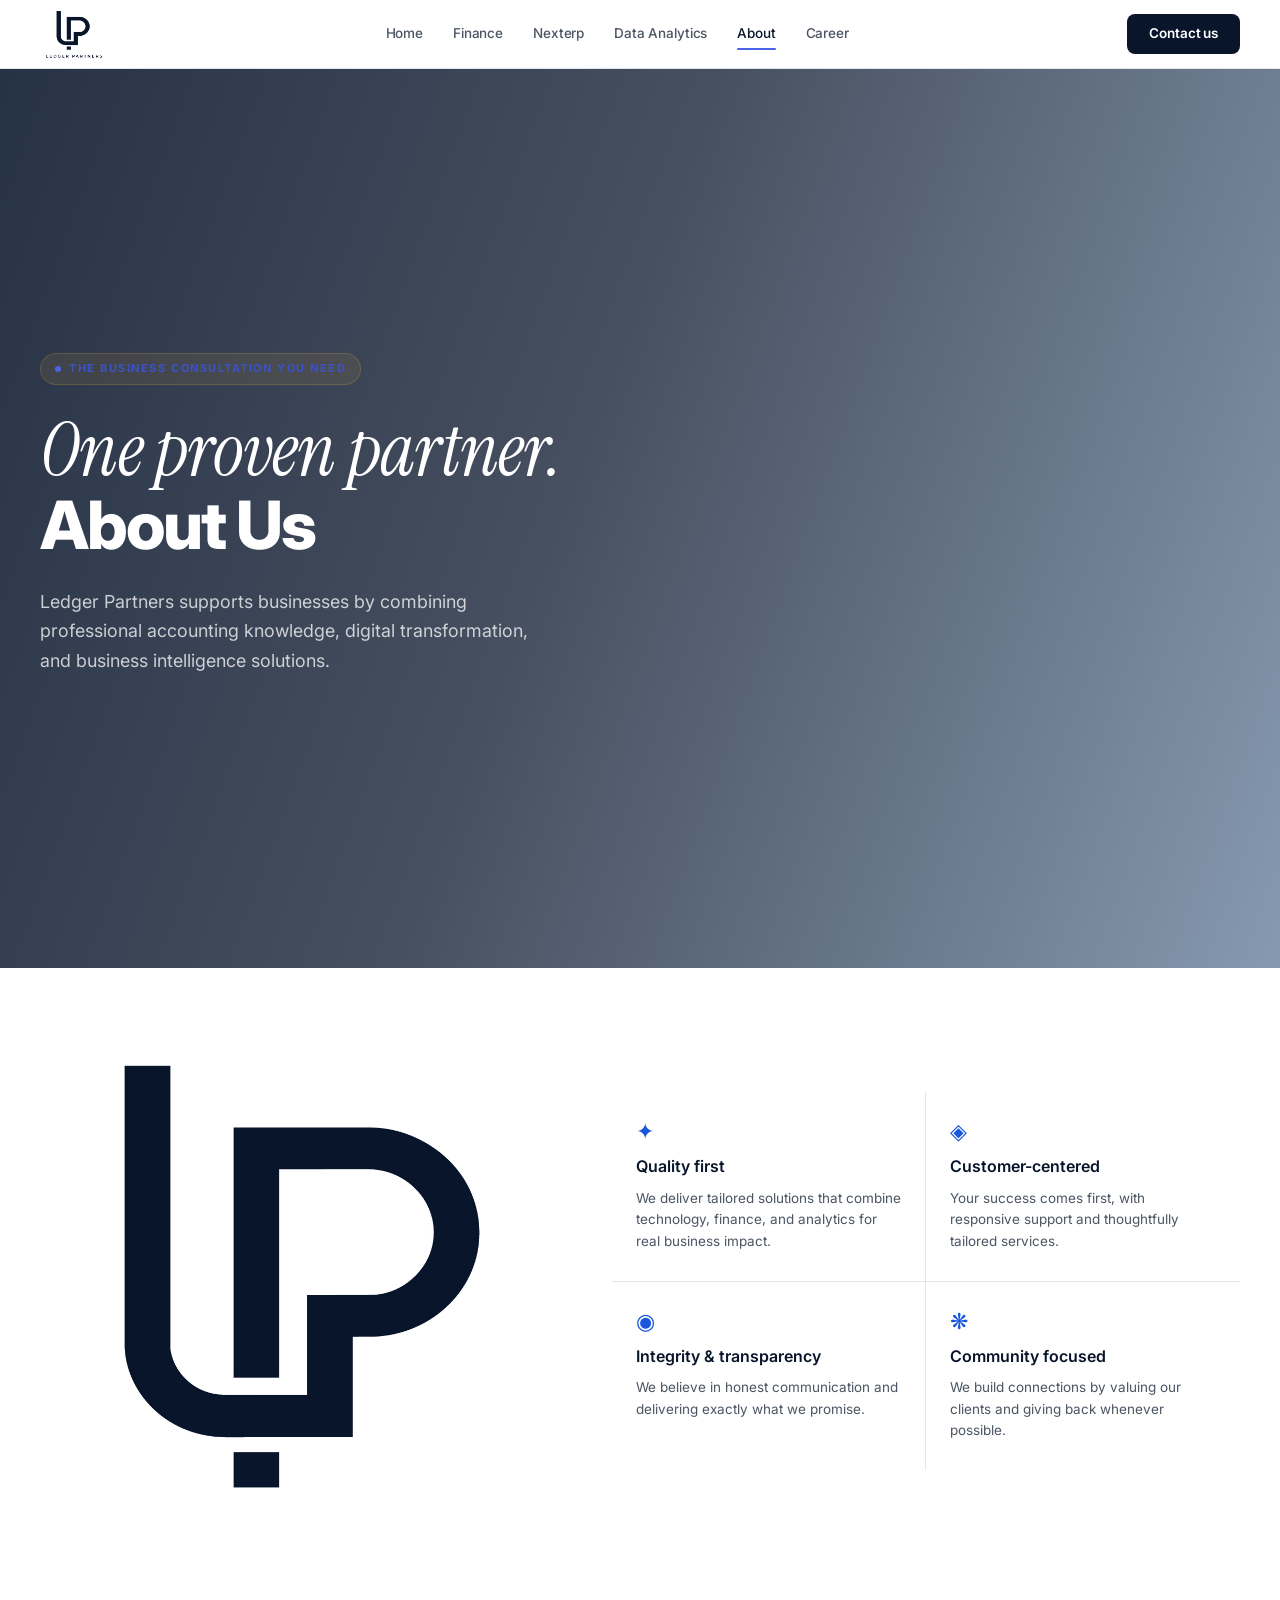
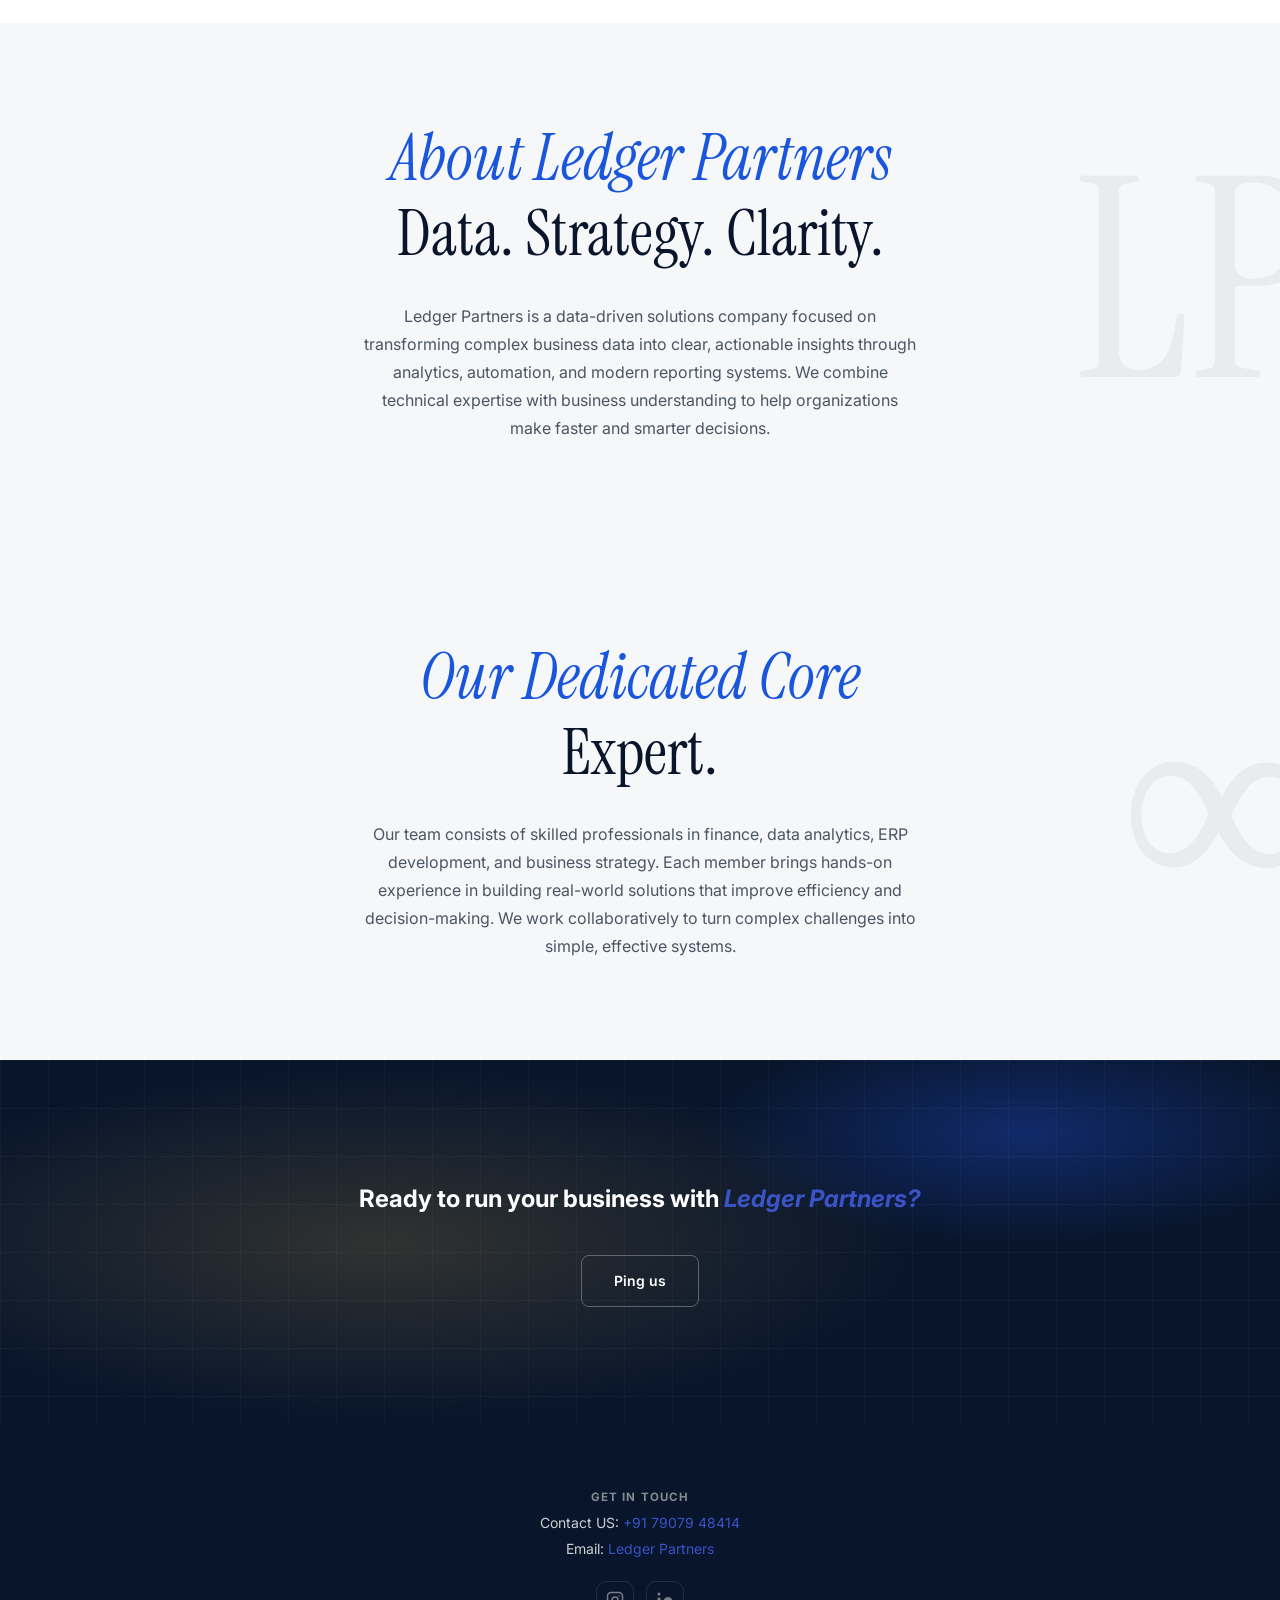
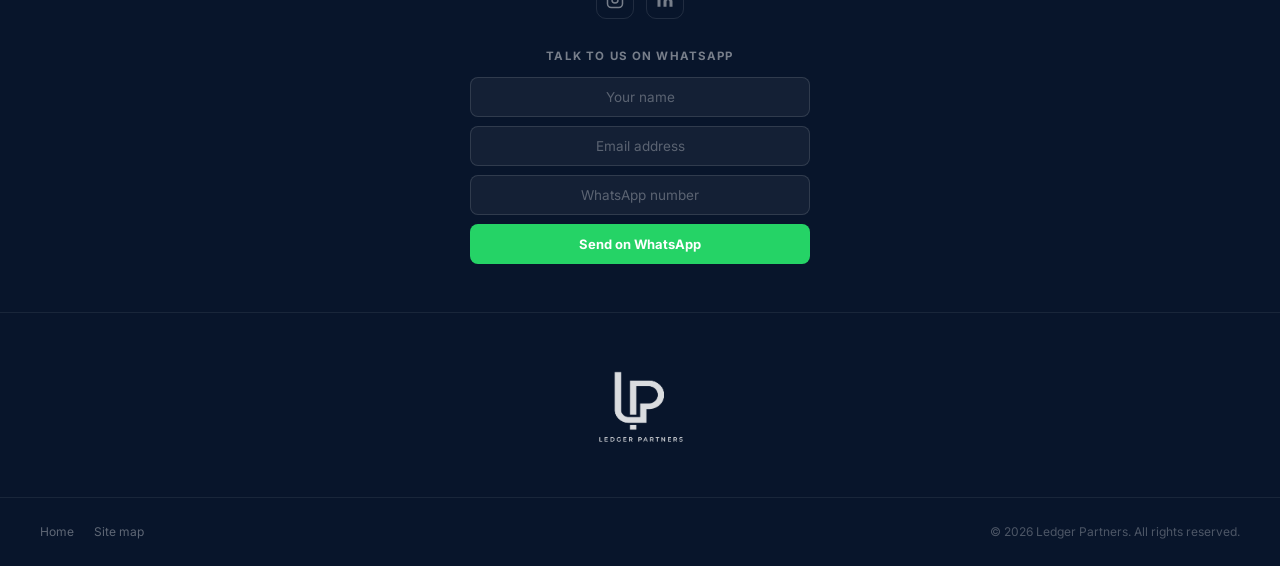
==== commit 7f74cca4: "Revert "Resolve merge conflicts" This reverts commit ae8db3e0225765b61d2afd87c297ea8344d02f11, rever" ====
--- a/about.html
+++ b/about.html
@@ -1,4 +1,3 @@
-<<<<<<< HEAD
 <!DOCTYPE html>
 <html lang="en">
 <head>
@@ -166,173 +165,4 @@
 
   <script src="about.js"></script>
 </body>
-=======
-<!DOCTYPE html>
-<html lang="en">
-<head>
-  <meta charset="UTF-8" />
-  <meta name="viewport" content="width=device-width, initial-scale=1.0, viewport-fit=cover" />
-  <title>About Us - Ledger Partners</title>
-  <meta name="description" content="Get to know who we are, what we stand for, and why we love what we do." />
-  <link rel="stylesheet" href="style.css" />
-  <link rel="stylesheet" href="about.css" />
-  <link href="https://fonts.googleapis.com/css2?family=Instrument+Serif:ital@0;1&family=Inter:wght@300;400;500;600;700&display=swap" rel="stylesheet" />
-
-</head>
-<body>
-
-  <!-- NAVBAR -->
-  <header class="navbar" id="navbar">
-    <div class="nav-inner">
-      <a href="index.html" class="nav-logo">
-        <img src="assets/lP_logo.png" alt="Ledger Partners" />
-      </a>
-      <nav class="nav-links" aria-label="Primary navigation">
-        <a href="index.html" class="nav-link">Home</a>
-        <a href="finance.html" class="nav-link">Finance</a>
-        <a href="nexterp.html" class="nav-link">Nexterp</a>
-        <a href="dataanalyst.html" class="nav-link">Data Analytics</a>
-        <a href="about.html" class="nav-link active">About</a>
-        <a href="career.html" class="nav-link">Career</a>
-      </nav>
-      <div class="nav-actions">
-        <a href="contact.html" class="btn-contact">Contact us</a>
-        <button class="hamburger" id="hamburger" aria-label="Open menu" aria-expanded="false">
-          <span></span><span></span><span></span>
-        </button>
-      </div>
-    </div>
-    <nav class="mobile-menu" id="mobileMenu" aria-label="Mobile navigation">
-      <a href="index.html">Home</a>
-      <a href="finance.html">Finance</a>
-      <a href="nexterp.html">Nexterp</a>
-      <a href="dataanalyst.html">Data Analytics</a>
-      <a href="about.html">About</a>
-      <a href="career.html">Career</a>
-    </nav>
-  </header>
-
-  <!-- HERO -->
-  <section class="hero" aria-label="Hero">
-    <div class="hero-overlay" aria-hidden="true"></div>
-    <div class="hero-fade" id="heroFade" aria-hidden="true"></div>
-    <video class="hero-video" autoplay muted loop playsinline poster="https://cdn.prod.website-files.com/64a2be73942e1d57fed077f3/68b832e4d2d573246ddfcf18_Rectangle%20120.png" aria-hidden="true">
-      <source src="assets/hero.mp4" type="video/mp4" />
-    </video>
-    <div class="hero-content">
-      <div class="hero-eyebrow">The business consultation you need</div>
-      <h1>One proven partner.</h1>
-      <h2>About Us</h2>
-      <p>Ledger Partners supports businesses by combining professional accounting knowledge, digital transformation, and business intelligence solutions.</p>
-    </div>
-  </section>
-
-    <BR><br>
-
-    <!-- VALUES -->
-  <section aria-label="Our values">
-    <div class="about-split" id="values">
-      <div class="about-img reveal-left">
-        <img src="assets/logo.jpg.jpeg" alt="The Ledger Partners team collaborating in their workspace" loading="lazy" />
-      </div>
-      <div class="about-values reveal-right">
-        <div class="value-item">
-          <div class="value-icon">✦</div>
-          <h3>Quality first</h3>
-          <p>We deliver tailored solutions that combine technology, finance, and analytics for real business impact.</p>
-        </div>
-        <div class="value-item">
-          <div class="value-icon">◈</div>
-          <h3>Customer-centered</h3>
-          <p>Your success comes first, with responsive support and thoughtfully tailored services.</p>
-        </div>
-        <div class="value-item">
-          <div class="value-icon">◉</div>
-          <h3>Integrity &amp; transparency</h3>
-          <p>We believe in honest communication and delivering exactly what we promise.</p>
-        </div>
-        <div class="value-item">
-          <div class="value-icon">❋</div>
-          <h3>Community focused</h3>
-          <p>We build connections by valuing our clients and giving back whenever possible.</p>
-        </div>
-      </div>
-    </div>
-  </section>
-
-  <!-- INTRO / MANIFESTO -->
-  <section class="why-section manifesto" id="about">
-    <div class="manifesto-inner">
-      <blockquote class="manifesto-quote reveal">
-        <span class="line italic">About Ledger Partners</span>
-        <span class="line">Data. Strategy. Clarity.</span>
-      </blockquote>
-      <p class="manifesto-body reveal">
-        Ledger Partners is a data-driven solutions company focused on transforming complex business data into clear, actionable insights through analytics, automation, and modern reporting systems. We combine technical expertise with business understanding to help organizations make faster and smarter decisions.
-      </p>
-    </div>
-    <div class="manifesto-bg-num" aria-hidden="true">LP</div>
-  </section>
-
-
-
-  <!-- TEAM MANIFESTO -->
-  <section class="manifesto">
-    <div class="manifesto-inner">
-      <blockquote class="manifesto-quote reveal">
-        <span class="line italic">Our Dedicated Core</span>
-        <span class="line">Expert.</span>
-      </blockquote>
-      <p class="manifesto-body reveal">
-        Our team consists of skilled professionals in finance, data analytics, ERP development, and business strategy. Each member brings hands-on experience in building real-world solutions that improve efficiency and decision-making. We work collaboratively to turn complex challenges into simple, effective systems.
-      </p>
-    </div>
-    <div class="manifesto-bg-num" aria-hidden="true">∞</div>
-  </section>
-
-
-  <!-- CTA BAND -->
-  <section class="erp-cta" aria-label="Call to action">
-    <div class="erp-cta-content">
-      <h2>Ready to run your business with <em>Ledger Partners?</em></h2>
-      <div class="erp-cta-btns">
-        <a href="contact.html" class="btn-cta-ghost">Ping us</a>
-      </div>
-    </div>
-  </section>
-
-  <!-- FOOTER -->
-  <footer class="footer" aria-label="Footer">
-    <div class="footer-top">
-      <div class="footer-contact">
-        <p><strong>Get in touch</strong></p>
-        <p>Contact US: <a href="tel:+917907948414">+91 79079 48414</a></p>
-        <p>Email: <a href="mailto:ledgerpartnersofficial@gmail.com"> Ledger Partners</a></p>
-        <div class="social-links" aria-label="Social media">
-          <a href="https://www.instagram.com/ledgerpartners/" target="_blank" rel="noopener" aria-label="Instagram"><svg width="18" height="18" viewBox="0 0 24 24" fill="none" stroke="currentColor" stroke-width="2" aria-hidden="true"><rect x="2" y="2" width="20" height="20" rx="5" ry="5"/><circle cx="12" cy="12" r="4"/><circle cx="17.5" cy="6.5" r="1" fill="currentColor" stroke="none"/></svg></a>
-          <a href="https://www.linkedin.com/company/legerpartners/" target="_blank" rel="noopener" aria-label="LinkedIn"><svg width="18" height="18" viewBox="0 0 24 24" fill="currentColor" aria-hidden="true"><path d="M16 8a6 6 0 016 6v7h-4v-7a2 2 0 00-2-2 2 2 0 00-2 2v7h-4v-7a6 6 0 016-6zM2 9h4v12H2z"/><circle cx="4" cy="4" r="2"/></svg></a>
-        </div>
-      </div>
-      <div class="footer-newsletter">
-        <p>Talk to us on WhatsApp</p>
-        <form id="waLeadForm" novalidate>
-          <input type="text" id="waName" placeholder="Your name" aria-label="Name" autocomplete="name" required />
-          <input type="email" id="waEmail" placeholder="Email address" aria-label="Email address" autocomplete="email" required />
-          <input type="tel" id="waPhone" placeholder="WhatsApp number" aria-label="WhatsApp number" autocomplete="tel" required />
-          <button type="submit">Send on WhatsApp</button>
-        </form>
-      </div>
-    </div>
-    <nav class="footer-nav" aria-label="Footer navigation">
-      <div class="footer-logo-col"><img src="assets/lP_logo.png" alt="Ledger Partners" class="footer-logo" /></div>
-    </nav>
-    <div class="footer-bottom">
-      <div class="footer-legal"><a href="index.html">Home</a><a href="sitemap.xml">Site map</a></div>
-      <p class="footer-copy">© <span id="year"></span> Ledger Partners. All rights reserved.</p>
-    </div>
-  </footer>
-
-  <script src="about.js"></script>
-</body>
->>>>>>> bd452e3ffe90de9029176205e1433f7cbfd426c0
 </html>
--- a/style.css
+++ b/style.css
@@ -1,4 +1,3 @@
-<<<<<<< HEAD
 /* Ledger Partners — style.css */
 @import url('https://fonts.googleapis.com/css2?family=Instrument+Serif:ital@0;1&family=Inter:wght@300;400;500;600;700;800&display=swap');
 *, *::before, *::after { box-sizing: border-box; margin: 0; padding: 0; }
@@ -349,356 +348,4 @@
 @media (prefers-reduced-motion: reduce) {
   .ticker-inner, .hero-data-cell { animation: none; }
   *, *::before, *::after { animation-duration: 0.01ms !important; transition-duration: 0.01ms !important; }
-=======
-/* Ledger Partners — style.css */
-@import url('https://fonts.googleapis.com/css2?family=Instrument+Serif:ital@0;1&family=Inter:wght@300;400;500;600;700;800&display=swap');
-*, *::before, *::after { box-sizing: border-box; margin: 0; padding: 0; }
-
-:root {
-  --navy:#08152b; --navy-mid:#0d2040; --blue:#0f3460; --accent:#1a56db;
-  --gold:#3a54c8; --gold-light:#4b63e8; --teal:#0da2af;
-  --white:#fff; --offwhite:#f6f7f9; --light-gray:#e2e6ec; --mid-gray:#7a8799;
-  --dark-gray:#2c3e50; --text:#111827; --text-soft:#4b5563;
-  --font-serif:'Instrument Serif','Georgia',serif;
-  --font:'Inter',-apple-system,BlinkMacSystemFont,sans-serif;
-  --nav-h:68px; --max-w:1280px;
-  --ease:cubic-bezier(0.22,1,0.36,1);
-}
-
-html { scroll-behavior: smooth; }
-body { font-family: var(--font); color: var(--text); background: var(--white); line-height: 1.6; -webkit-font-smoothing: antialiased; }
-img { max-width: 100%; display: block; } a { text-decoration: none; color: inherit; }
-.container { max-width: var(--max-w); margin: 0 auto; padding: 0 40px; }
-.accent-bar { width: 32px; height: 2px; background: var(--gold); margin-bottom: 14px; }
-.tab-eyebrow { display: inline-block; font-size: 10.5px; font-weight: 700; color: var(--mid-gray); letter-spacing: 0.14em; text-transform: uppercase; margin-bottom: 16px; }
-@keyframes fadeIn { from { opacity: 0; transform: translateY(8px); } to { opacity: 1; transform: none; } }
-
-/* NAVBAR */
-.navbar {
-  position: fixed; top: 0; left: 0; width: 100%; z-index: 1000;
-  background: rgba(255,255,255,0.97);
-  backdrop-filter: blur(14px);
-  border-bottom: 1px solid var(--light-gray);
-  transition: box-shadow 0.3s, border-color 0.3s;
-}
-.navbar.scrolled { box-shadow: 0 4px 32px rgba(8,21,43,0.10); border-color: transparent; }
-.nav-inner {
-  max-width: var(--max-w); margin: 0 auto;
-  height: var(--nav-h);
-  display: flex; align-items: center; justify-content: space-between;
-  padding: 0 40px; gap: 32px;
-}
-.nav-logo img { height: 67px; }
-.nav-links { display: flex; align-items: center; gap: 2px; flex: 1; justify-content: center; }
-.nav-link {
-  font-size: 13.5px; font-weight: 500; color: var(--text-soft);
-  padding: 7px 14px; border-radius: 8px;
-  white-space: nowrap; letter-spacing: -0.01em;
-  transition: background 0.18s, color 0.18s; position: relative;
-}
-.nav-link:hover { background: var(--offwhite); color: var(--navy); }
-.nav-link.active { color: var(--navy); }
-.nav-link.active::after {
-  content: ''; position: absolute; bottom: 2px; left: 14px; right: 14px;
-  height: 2px; border-radius: 2px; background: var(--gold-light);
-}
-.nav-actions { display: flex; align-items: center; gap: 10px; flex-shrink: 0; }
-.btn-nav-ghost {
-  font-size: 13.5px; font-weight: 600; padding: 8px 18px; border-radius: 8px;
-  color: var(--navy); border: 1.5px solid var(--light-gray);
-  transition: border-color 0.2s, background 0.2s; white-space: nowrap;
-}
-.btn-nav-ghost:hover { border-color: var(--navy); background: var(--offwhite); }
-.btn-contact {
-  background: var(--navy); color: var(--white);
-  font-size: 13.5px; font-weight: 600; padding: 9px 22px; border-radius: 8px;
-  white-space: nowrap; transition: background 0.2s, transform 0.15s; letter-spacing: -0.01em;
-}
-.btn-contact:hover { background: var(--blue); transform: translateY(-1px); }
-.hamburger {
-  display: none; flex-direction: column; justify-content: center;
-  gap: 5px; width: 36px; height: 36px;
-  background: none; border: none; cursor: pointer; padding: 4px;
-}
-.hamburger span { display: block; height: 2px; width: 100%; background: var(--text); border-radius: 2px; transition: 0.3s; }
-.mobile-menu {
-  display: none; flex-direction: column;
-  padding: 10px 24px 24px;
-  background: var(--white); border-top: 1px solid var(--light-gray);
-}
-.mobile-menu a { padding: 12px 8px; font-size: 15px; font-weight: 500; color: var(--text); border-bottom: 1px solid var(--light-gray); }
-.mobile-menu a.btn-contact { margin-top: 14px; border: none; border-radius: 8px; text-align: center; padding: 14px; }
-.mobile-menu.open { display: flex; }
-
-/* HERO */
-.hero { position: relative; height: 100vh; min-height: 640px; display: flex; align-items: center; overflow: hidden; margin-top: var(--nav-h); }
-.hero-video { position: absolute; inset: 0; width: 100%; height: 100%; object-fit: cover; transform: scale(1.04); }
-.hero-overlay { position: absolute; inset: 0; background: linear-gradient(110deg, rgba(8,21,43,0.88) 0%, rgba(8,21,43,0.75) 45%, rgba(15,52,96,0.50) 100%); z-index: 1; }
-.hero-fade { position: absolute; inset: 0; background: #fff; opacity: 0; z-index: 3; pointer-events: none; transition: opacity 0.05s linear; }
-.hero-content { position: relative; z-index: 4; max-width: var(--max-w); margin: 0 auto; padding: 0 40px; width: 100%; will-change: transform, opacity; }
-.hero-eyebrow { display: inline-flex; align-items: center; gap: 8px; font-size: 11px; font-weight: 700; letter-spacing: 0.14em; text-transform: uppercase; color: var(--gold); background: rgba(200,151,58,0.12); border: 1px solid rgba(200,151,58,0.25); padding: 6px 14px; border-radius: 100px; margin-bottom: 28px; }
-.hero-eyebrow::before { content: ''; width: 6px; height: 6px; border-radius: 50%; background: var(--gold-light); animation: blink 2s ease-in-out infinite; }
-@keyframes blink { 0%,100%{opacity:1} 50%{opacity:0.3} }
-.hero-content h1 { font-family: var(--font-serif); font-size: clamp(44px, 5.8vw, 80px); font-weight: 400; font-style: italic; color: var(--white); line-height: 1.02; letter-spacing: -0.01em; margin-bottom: 4px; }
-.hero-content h2 { font-family: var(--font); font-size: clamp(40px, 5.2vw, 74px); font-weight: 800; color: var(--white); line-height: 1.0; letter-spacing: -0.03em; margin-bottom: 28px; }
-.hero-content p { font-size: clamp(15px, 1.4vw, 18px); color: rgba(255,255,255,0.75); max-width: 500px; margin-bottom: 8px; line-height: 1.65; }
-.hero-sub { font-size: 14px !important; color: rgba(255,255,255,0.50) !important; margin-bottom: 40px !important; }
-.btn-primary { display: inline-flex; align-items: center; gap: 8px; background: var(--gold); color: var(--navy); font-size: 14px; font-weight: 700; padding: 14px 28px; border-radius: 10px; transition: background 0.2s, transform 0.15s, box-shadow 0.2s; letter-spacing: -0.01em; }
-.btn-primary:hover { background: var(--gold-light); transform: translateY(-2px); box-shadow: 0 8px 24px rgba(200,151,58,0.30); }
-.btn-hero-ghost { display: inline-flex; align-items: center; gap: 8px; font-size: 14px; font-weight: 600; color: rgba(255,255,255,0.80); padding: 14px 4px; border-bottom: 1.5px solid rgba(255,255,255,0.25); transition: color 0.2s, border-color 0.2s; }
-.btn-hero-ghost:hover { color: var(--white); border-color: var(--white); }
-.hero-stat { flex: 1; padding: 0 32px; border-right: 1px solid rgba(255,255,255,0.08); }
-.hero-stat:first-child { padding-left: 0; } .hero-stat:last-child { border-right: none; }
-.hero-stat-num { font-family: var(--font-serif); font-size: clamp(24px, 2.4vw, 36px); font-weight: 400; color: var(--white); line-height: 1.1; margin-bottom: 4px; }
-.hero-stat-num span { color: var(--gold); } .hero-stat-label { font-size: 11.5px; color: rgba(255,255,255,0.45); letter-spacing: 0.02em; }
-
-/* TICKER */
-.ticker-strip { background: var(--navy); padding: 12px 0; overflow: hidden; border-bottom: 1px solid rgba(255,255,255,0.05); }
-.ticker-inner { display: flex; white-space: nowrap; animation: tickerScroll 32s linear infinite; will-change: transform; }
-.ticker-inner:hover { animation-play-state: paused; }
-@keyframes tickerScroll { from { transform: translateX(0); } to { transform: translateX(-50%); } }
-.ticker-item { display: inline-flex; align-items: center; gap: 8px; padding: 0 32px; font-size: 12px; font-weight: 600; color: rgba(255,255,255,0.45); letter-spacing: 0.05em; text-transform: uppercase; border-right: 1px solid rgba(255,255,255,0.08); }
-.ticker-dot { width: 5px; height: 5px; border-radius: 50%; background: var(--gold); flex-shrink: 0; }
-
-/* WORK SECTION */
-.work-section { position: relative; height: 500vh; background: var(--offwhite); }
-.work-title-wrap { position: relative; z-index: 2; text-align: center; padding: 108px 40px 64px; background: var(--offwhite); }
-.work-tag { display: inline-block; font-size: 10.5px; font-weight: 700; color: var(--mid-gray); letter-spacing: 0.14em; text-transform: uppercase; margin-bottom: 20px; }
-.work-heading { font-family: var(--font-serif); font-size: clamp(36px, 5vw, 68px); font-weight: 400; font-style: italic; color: var(--navy); line-height: 1.08; opacity: 0; transform: translateX(60px); transition: opacity 0.95s var(--ease), transform 0.95s var(--ease); }
-.work-heading strong { font-style: normal; font-family: var(--font); font-weight: 800; letter-spacing: -0.02em; color: var(--navy); }
-.work-heading.visible { opacity: 1; transform: none; }
-.work-sticky-outer { position: sticky; top: var(--nav-h); height: calc(100vh - var(--nav-h)); overflow: hidden; background: var(--offwhite); }
-.work-sticky { width: 100%; height: 100%; display: flex; align-items: center; overflow: hidden; }
-.work-cards-track { display: flex; gap: 20px; padding: 0 6vw; flex-shrink: 0; will-change: transform; transition: transform 0.05s linear; }
-.work-card { flex-shrink: 0; width: clamp(300px, 33vw, 480px); height: clamp(380px, 60vh, 560px); border-radius: 20px; overflow: hidden; position: relative; background-size: cover; background-position: center; cursor: pointer; filter: blur(10px); opacity: 0.28; transform: scale(0.76); transition: transform 0.7s var(--ease), filter 0.7s var(--ease), opacity 0.7s var(--ease); }
-.work-card::before { content: ''; position: absolute; inset: 0; background: rgba(180,190,200,0.6); transition: background 0.6s ease; z-index: 1; border-radius: 20px; }
-.work-card--active { filter: blur(0); opacity: 1; transform: scale(1.16); z-index: 3; }
-.work-card--active::before { background: linear-gradient(160deg, rgba(8,21,43,0.65) 0%, rgba(8,21,43,0.88) 100%); }
-.work-card-inner { position: absolute; inset: 0; z-index: 2; padding: 36px; display: flex; flex-direction: column; justify-content: flex-end; color: #fff; }
-.wc-eyebrow { display: flex; align-items: center; gap: 8px; font-size: 10.5px; font-weight: 700; letter-spacing: 0.16em; text-transform: uppercase; margin-bottom: 16px; opacity: 0; transform: translateY(4px); transition: opacity 0.45s 0.15s, transform 0.45s 0.15s; }
-.work-card--active .wc-eyebrow { opacity: 1; transform: none; }
-.wc-dot { width: 8px; height: 8px; border-radius: 50%; background: var(--gold); flex-shrink: 0; box-shadow: 0 0 8px rgba(200,151,58,0.7); }
-.wc-num { position: absolute; top: 28px; left: 36px; font-size: 11px; font-weight: 700; color: rgba(255,255,255,0.25); letter-spacing: 0.08em; transition: color 0.4s; }
-.work-card--active .wc-num { color: var(--gold); }
-.work-card-inner h3 { font-family: var(--font-serif); font-size: clamp(18px, 1.8vw, 26px); font-weight: 400; font-style: italic; line-height: 1.25; margin-bottom: 14px; opacity: 0; transform: translateY(14px); transition: opacity 0.45s 0.06s, transform 0.45s 0.06s; }
-.work-card--active .work-card-inner h3 { opacity: 1; transform: none; }
-.work-card-inner p { font-size: 13.5px; line-height: 1.65; color: rgba(255,255,255,0.75); opacity: 0; transform: translateY(10px); transition: opacity 0.45s 0.14s, transform 0.45s 0.14s; }
-.work-card--active .work-card-inner p { opacity: 1; transform: none; }
-.wc-link { display: inline-flex; align-items: center; gap: 6px; font-size: 12.5px; font-weight: 600; color: var(--teal); margin-top: 18px; opacity: 0; transform: translateY(6px); transition: opacity 0.45s 0.22s, transform 0.45s 0.22s; }
-.work-card--active .wc-link { opacity: 1; transform: none; }
-
-
-/* MOBILE NAV — hidden on desktop */
-.work-mobile-nav { display: none; }
-
-/* SERVICES GRID */
-.services-section { background: var(--white); padding: 80px 0 100px; }
-.services-header { max-width: var(--max-w); margin: 0 auto; padding: 0 40px 56px; }
-.services-header h2 { font-family: var(--font-serif); font-size: clamp(28px, 3vw, 48px); font-weight: 400; font-style: italic; color: var(--navy); max-width: 600px; line-height: 1.15; }
-.services-grid-wrap { display: grid; grid-template-columns: repeat(3, 1fr); border-left: 1px solid var(--light-gray); border-top: 1px solid var(--light-gray); max-width: var(--max-w); margin: 0 auto; }
-.sg-cell { position: relative; overflow: hidden; aspect-ratio: 1 / 1; border-right: 1px solid var(--light-gray); border-bottom: 1px solid var(--light-gray); display: block; cursor: pointer; background: var(--white); }
-.sg-default { position: absolute; inset: 0; padding: 32px 32px 28px; display: flex; flex-direction: column; justify-content: space-between; transition: opacity 0.35s, transform 0.35s; }
-.sg-default h3 { font-size: clamp(17px, 1.5vw, 21px); font-weight: 700; color: var(--navy); line-height: 1.2; letter-spacing: -0.01em; }
-.sg-row { display: flex; align-items: center; justify-content: space-between; }
-.sg-icon { width: 40px; height: 40px; color: var(--gold); }
-.sg-icon svg { width: 100%; height: 100%; }
-.sg-num { font-size: 11px; font-weight: 700; color: var(--light-gray); letter-spacing: 0.05em; transition: color 0.35s; }
-.sg-hover { position: absolute; inset: 0; padding: 32px 32px 36px; display: flex; flex-direction: column; justify-content: flex-end; background-image: inherit; background-size: cover; background-position: center; opacity: 0; transform: scale(1.04); transition: opacity 0.38s, transform 0.38s; }
-.sg-hover::before { content: ''; position: absolute; inset: 0; background: linear-gradient(160deg, rgba(8,21,43,0.65) 0%, rgba(8,21,43,0.92) 100%); z-index: 0; }
-.sg-hover > * { position: relative; z-index: 1; }
-.sg-hover h3 { font-family: var(--font-serif); font-size: 20px; font-weight: 400; font-style: italic; color: var(--white); margin-bottom: 10px; line-height: 1.2; }
-.sg-hover p { font-size: 13px; color: rgba(255,255,255,0.72); line-height: 1.6; margin-bottom: 22px; }
-.sg-arrow { display: inline-flex; align-items: center; justify-content: center; width: 40px; height: 40px; border-radius: 50%; background: var(--gold); color: var(--navy); transition: transform 0.2s; }
-.sg-arrow svg { width: 18px; height: 18px; }
-.sg-cell:hover .sg-arrow { transform: translateX(3px); }
-.sg-cell:hover .sg-default { opacity: 0; transform: scale(0.96); }
-.sg-cell:hover .sg-hover { opacity: 1; transform: scale(1); }
-.sg-cell:hover .sg-num { color: var(--gold); }
-
-/* WHY SECTION */
-.why-section { background: var(--navy); padding: 100px 0 90px; overflow: hidden; position: relative; }
-.why-section::before { content: ''; position: absolute; inset: 0; background-image: linear-gradient(rgba(255,255,255,0.025) 1px, transparent 1px), linear-gradient(90deg, rgba(255,255,255,0.025) 1px, transparent 1px); background-size: 80px 80px; pointer-events: none; }
-.why-inner { max-width: 900px; margin: 0 auto; padding: 0 40px; position: relative; }
-.why-header { margin-bottom: 56px; }
-.why-header p { font-size: 11px; font-weight: 700; color: var(--gold); text-transform: uppercase; letter-spacing: 0.14em; margin-bottom: 16px; }
-.why-header h2 { font-family: var(--font-serif); font-size: clamp(28px, 3vw, 48px); font-weight: 400; font-style: italic; color: var(--white); line-height: 1.15; }
-.why-line { opacity: 0; transform: translateY(24px); transition: opacity 0.7s ease, transform 0.7s ease; }
-.why-line.visible { opacity: 1; transform: none; }
-.why-line--last { height: 0; }
-.why-line-rule { height: 1px; background: rgba(255,255,255,0.07); margin-bottom: 44px; }
-.why-line-text { font-size: clamp(24px, 3.2vw, 42px); font-weight: 800; color: var(--white); margin-bottom: 44px; letter-spacing: -0.02em; line-height: 1.2; display: flex; align-items: baseline; gap: 16px; }
-.why-line-text em { font-family: var(--font-serif); font-weight: 400; font-style: italic; font-size: 0.65em; color: rgba(255,255,255,0.4); letter-spacing: 0; }
-
-/* TESTIMONIALS */
-.testimonials-section { padding: 108px 0; background: var(--offwhite); }
-.section-title-left { font-family: var(--font-serif); font-size: clamp(26px, 2.8vw, 44px); font-weight: 400; font-style: italic; color: var(--navy); margin-bottom: 44px; max-width: 680px; line-height: 1.15; }
-.logo-strip { display: flex; align-items: center; flex-wrap: wrap; gap: 28px 40px; margin-bottom: 60px; padding: 28px 0; border-top: 1px solid var(--light-gray); border-bottom: 1px solid var(--light-gray); }
-.logo-strip img { height: 34px; width: auto; object-fit: contain; filter: grayscale(1) blur(0.4px); opacity: 0.4; transition: opacity 0.3s, filter 0.3s; }
-.logo-strip img:hover { opacity: 1; filter: none; }
-.testimonial-slider { position: relative; }
-.testimonial-track { overflow: hidden; }
-.testimonial-slide { display: none; }
-.testimonial-slide.active { display: block; animation: fadeIn 0.45s var(--ease); }
-.testimonial-slide blockquote { font-family: var(--font-serif); font-size: clamp(18px, 2vw, 26px); font-weight: 400; font-style: italic; color: var(--navy); line-height: 1.55; border-left: 3px solid var(--gold); padding-left: 28px; margin-bottom: 36px; max-width: 820px; }
-.testimonial-author { display: flex; align-items: center; gap: 16px; }
-.testimonial-author img { width: 52px; height: 52px; object-fit: contain; border-radius: 10px; background: var(--white); padding: 6px; border: 1px solid var(--light-gray); }
-.testimonial-author strong { display: block; font-size: 14.5px; font-weight: 700; color: var(--navy); }
-.testimonial-author span { font-size: 13px; color: var(--mid-gray); }
-.slider-controls { display: flex; align-items: center; gap: 12px; margin-top: 44px; }
-.slider-btn { width: 44px; height: 44px; border-radius: 50%; border: 1.5px solid var(--light-gray); background: var(--white); cursor: pointer; display: flex; align-items: center; justify-content: center; color: var(--navy); transition: border-color 0.2s, background 0.2s, transform 0.15s; }
-.slider-btn:hover { border-color: var(--gold); transform: scale(1.05); }
-.slider-dots { display: flex; gap: 8px; }
-.dot { width: 7px; height: 7px; border-radius: 50%; background: var(--light-gray); border: none; cursor: pointer; transition: background 0.2s, width 0.3s; padding: 0; }
-.dot.active { background: var(--gold); width: 22px; border-radius: 4px; }
-
-/* INSIGHTS */
-.insights-section { padding: 108px 0; background: var(--white); }
-.insights-grid { display: grid; grid-template-columns: 1fr 1fr; gap: 24px; margin-bottom: 40px; }
-.insight-card { display: block; background: var(--offwhite); padding: 40px; border-radius: 16px; border: 1px solid var(--light-gray); transition: box-shadow 0.25s, transform 0.2s, border-color 0.25s; position: relative; overflow: hidden; }
-.insight-card::before { content: ''; position: absolute; top: 0; left: 0; right: 0; height: 2px; background: linear-gradient(90deg, var(--gold), transparent); transform: scaleX(0); transform-origin: left; transition: transform 0.35s; }
-.insight-card:hover { box-shadow: 0 12px 40px rgba(8,21,43,0.10); transform: translateY(-3px); border-color: transparent; }
-.insight-card:hover::before { transform: scaleX(1); }
-.insight-tag { display: inline-block; font-size: 10.5px; font-weight: 700; background: rgba(200,151,58,0.10); color: var(--gold); padding: 4px 10px; border-radius: 6px; margin-bottom: 18px; letter-spacing: 0.08em; text-transform: uppercase; border: 1px solid rgba(200,151,58,0.20); }
-.insight-card h4 { font-family: var(--font-serif); font-size: 20px; font-weight: 400; font-style: italic; color: var(--navy); margin-bottom: 12px; line-height: 1.3; }
-.insight-card p { font-size: 13.5px; color: var(--text-soft); line-height: 1.65; margin-bottom: 24px; }
-.read-more { font-size: 13px; font-weight: 600; color: var(--accent); display: inline-flex; align-items: center; gap: 4px; }
-.read-more .arrow { display: inline-block; transition: transform 0.2s; }
-.insight-card:hover .arrow { transform: translateX(5px); }
-.btn-outline { display: inline-flex; align-items: center; gap: 8px; border: 1.5px solid var(--navy); color: var(--navy); font-size: 14px; font-weight: 700; padding: 13px 28px; border-radius: 10px; transition: background 0.2s, color 0.2s, transform 0.15s; letter-spacing: -0.01em; }
-.btn-outline:hover { background: var(--navy); color: var(--white); transform: translateY(-1px); }
-
-/* CTA BAND */
-.cta-band { background: var(--gold-light); padding: 80px 40px; position: relative; overflow: hidden; }
-.cta-band::before { content: ''; position: absolute; right: -60px; top: 50%; transform: translateY(-50%); width: 500px; height: 500px; border-radius: 50%; background: rgba(255,255,255,0.07); pointer-events: none; }
-.cta-band-inner { max-width: var(--max-w); margin: 0 auto; display: flex; align-items: center; justify-content: space-between; gap: 40px; flex-wrap: wrap; }
-.cta-band h2 { font-family: var(--font-serif); font-size: clamp(28px, 3vw, 48px); font-weight: 400; font-style: italic; color: var(--navy); line-height: 1.15; max-width: 600px; }
-.cta-band h2 strong { font-style: normal; font-family: var(--font); font-weight: 800; }
-.btn-dark { display: inline-flex; align-items: center; gap: 8px; background: var(--navy); color: var(--white); font-size: 14px; font-weight: 700; padding: 16px 32px; border-radius: 10px; white-space: nowrap; transition: background 0.2s, transform 0.15s; flex-shrink: 0; }
-.btn-dark:hover { background: var(--blue); transform: translateY(-2px); }
-
-/* ═══════════ CTA — full blue band with real photo bg ═══════════ */
-.erp-cta{position:relative;padding:120px 24px;overflow:hidden;background:var(--navy);text-align:center}
-.erp-cta::before{content:'';position:absolute;inset:0;background:radial-gradient(ellipse 70% 80% at 30% 50%,rgba(232,184,75,.18) 0%,transparent 60%),radial-gradient(ellipse 50% 60% at 80% 20%,rgba(26,63,168,.5) 0%,transparent 50%)}
-.erp-cta::after{content:'';position:absolute;inset:0;background-image:linear-gradient(rgba(255,255,255,.03) 1px,transparent 1px),linear-gradient(90deg,rgba(255,255,255,.03) 1px,transparent 1px);background-size:48px 48px}
-.erp-cta-content{position:relative;z-index:2;max-width:720px;margin:0 auto}
-.erp-cta-content h2{color:var(--white)}
-.erp-cta-content h2 em{color:var(--gold);font-style:italic}
-.erp-cta-btns{display:flex;gap:14px;justify-content:center;margin-top:36px;flex-wrap:wrap}
-/* primary: gold pill */
-.btn-cta-primary{display:inline-flex;align-items:center;gap:10px;font-size:14px;font-weight:700;letter-spacing:.04em;color:var(--navy);background:var(--gold);text-decoration:none;padding:14px 32px;border-radius:8px;transition:background .2s,transform .2s;border:none}
-.btn-cta-primary:hover{background:var(--gold-light);transform:translateY(-2px)}
-/* ghost */
-.btn-cta-ghost{display:inline-flex;align-items:center;font-size:14px;font-weight:600;color:var(--white);text-decoration:none;padding:14px 32px;border-radius:8px;border:1px solid rgba(255,255,255,.3);transition:border-color .2s,background .2s}
-.btn-cta-ghost:hover{border-color:rgba(255,255,255,.7);background:rgba(255,255,255,.1)}
-
-
-/* FOOTER */
-.footer { background: var(--navy); color: rgba(255,255,255,0.8); }
-.footer-top { border-bottom: 1px solid rgba(255,255,255,0.07); padding: 56px 40px 48px; max-width: var(--max-w); margin: 0 auto; display: flex; flex-direction: column; align-items: center; text-align: center; gap: 28px; }
-.footer-contact { font-size: 14px; line-height: 1.9; }
-.footer-contact strong { color: var(--white); font-size: 11.5px; letter-spacing: 0.1em; text-transform: uppercase; opacity: 0.5; }
-.footer-contact a { color: var(--gold); }
-.footer-contact a:hover { text-decoration: underline; }
-.footer-newsletter { max-width: 340px; width: 100%; margin: 0 auto; }
-.footer-newsletter p { font-size: 11.5px; font-weight: 700; color: rgba(255,255,255,0.45); text-transform: uppercase; letter-spacing: 0.1em; margin-bottom: 12px; text-align: center; }
-.footer-newsletter form { display: flex; flex-direction: column; gap: 9px; }
-.footer-newsletter input { background: rgba(255,255,255,0.05); border: 1px solid rgba(255,255,255,0.12); border-radius: 8px; outline: none; padding: 11px 14px; font-size: 13.5px; color: var(--white); font-family: var(--font); text-align: center; }
-.footer-newsletter input::placeholder { color: rgba(255,255,255,0.30); }
-.footer-newsletter input:focus { border-color: var(--gold); }
-.footer-newsletter button { background: #25D366; color: #fff; border: none; border-radius: 8px; cursor: pointer; padding: 12px 18px; font-size: 13px; font-weight: 700; font-family: var(--font); transition: opacity 0.2s; }
-.footer-newsletter button:hover { opacity: 0.88; }
-.social-links { display: flex; gap: 12px; margin-top: 18px; justify-content: center; }
-.social-links a { color: rgba(255,255,255,0.45); width: 38px; height: 38px; border: 1px solid rgba(255,255,255,0.10); border-radius: 10px; display: flex; align-items: center; justify-content: center; transition: color 0.2s, border-color 0.2s, background 0.2s; }
-.social-links a:hover { color: var(--white); border-color: var(--gold); background: rgba(200,151,58,0.12); }
-.footer-nav { max-width: var(--max-w); margin: 0 auto; padding: 40px 40px; display: flex; justify-content: center; }
-.footer-logo-col { padding-top: 4px; }
-.footer-logo { height: 100px; filter: grayscale(1) brightness(0) invert(1); opacity: 0.85; }
-.footer-col h5 { font-size: 11.5px; font-weight: 700; color: var(--white); text-transform: uppercase; letter-spacing: 0.1em; margin-bottom: 18px; }
-.footer-col a { display: block; font-size: 13px; color: rgba(255,255,255,0.48); margin-bottom: 10px; transition: color 0.2s; letter-spacing: -0.01em; }
-.footer-col a:hover { color: rgba(255,255,255,0.95); }
-.footer-bottom { border-top: 1px solid rgba(255,255,255,0.07); padding: 24px 40px; max-width: var(--max-w); margin: 0 auto; display: flex; align-items: center; justify-content: space-between; flex-wrap: wrap; gap: 16px; }
-.footer-legal { display: flex; flex-wrap: wrap; gap: 6px 20px; }
-.footer-legal a { font-size: 12px; color: rgba(255,255,255,0.35); }
-.footer-legal a:hover { color: rgba(255,255,255,0.75); }
-.footer-copy { font-size: 12px; color: rgba(255,255,255,0.28); }
-
-/* RESPONSIVE */
-@media (max-width: 1100px) {
-  .footer-nav { grid-template-columns: repeat(4, 1fr); }
-  .footer-logo-col { grid-column: 1 / -1; }
-  .work-card { width: 360px; height: 460px; }
-  .hero-stat { padding: 0 20px; }
-}
-@media (max-width: 900px) {
-  .nav-links { display: none; }
-  .hamburger { display: flex; }
-  .insights-grid, .footer-nav { grid-template-columns: repeat(3, 1fr); }
-  .insights-grid { grid-template-columns: 1fr; }
-  .work-section { height: auto; }
-  .work-sticky-outer { position: relative; top: auto; height: auto; overflow: visible; background: var(--offwhite); }
-  .work-sticky { padding: 40px 20px 24px; overflow-x: auto; scrollbar-width: none; }
-  .work-sticky::-webkit-scrollbar { display: none; }
-  .work-cards-track { transform: none !important; gap: 16px; }
-  .work-card { width: 80vw; height: 440px; flex-shrink: 0; filter: none; opacity: 1; transform: none; }
-  .work-card::before { background: linear-gradient(160deg, rgba(8,21,43,0.65) 0%, rgba(8,21,43,0.88) 100%); }
-  .work-card .wc-eyebrow,
-  .work-card .work-card-inner h3,
-  .work-card .work-card-inner p,
-  .work-card .wc-link { opacity: 1; transform: none; }
-  .work-card .wc-num { color: var(--gold); }
-
-  /* MOBILE NAV */
-  .work-mobile-nav {
-    display: flex;
-    align-items: center;
-    justify-content: center;
-    gap: 20px;
-    padding: 4px 0 40px;
-    background: var(--offwhite);
-  }
-  .work-nav-btn {
-    width: 40px; height: 40px;
-    border-radius: 50%;
-    border: 1.5px solid var(--light-gray);
-    background: var(--white);
-    color: var(--navy);
-    display: flex; align-items: center; justify-content: center;
-    cursor: pointer;
-    transition: border-color 0.2s, background 0.2s, transform 0.15s;
-    flex-shrink: 0;
-  }
-  .work-nav-btn:hover { border-color: var(--gold); background: var(--offwhite); transform: scale(1.05); }
-  .work-nav-btn:disabled { opacity: 0.3; cursor: default; transform: none; border-color: var(--light-gray); }
-  .work-nav-counter {
-    font-size: 12px; font-weight: 600;
-    color: var(--mid-gray);
-    letter-spacing: 0.08em;
-    min-width: 40px; text-align: center;
-  }
-
-  .services-grid-wrap { grid-template-columns: repeat(2, 1fr); }
-  .hero-stats-inner { flex-wrap: wrap; }
-  .hero-stat { min-width: 140px; border-right: none; border-bottom: 1px solid rgba(255,255,255,0.08); }
-  .cta-band-inner { flex-direction: column; }
-}
-@media (max-width: 640px) {
-  .nav-inner, .container, .hero-content { padding: 0 20px; }
-  .hero-stats { padding: 20px; }
-  .work-title-wrap { padding: 80px 20px 48px; }
-  .work-card { width: 88vw; height: 400px; }
-  .services-grid-wrap { grid-template-columns: 1fr 1fr; }
-  .sg-default h3 { font-size: 15px; }
-  .why-section { padding: 60px 0 48px; }
-  .why-line-text { font-size: 20px; }
-  .footer-nav { grid-template-columns: repeat(2, 1fr); padding: 40px 20px; }
-  .footer-top { padding: 40px 20px; }
-  .footer-bottom { flex-direction: column; align-items: flex-start; padding: 20px; }
-  .testimonials-section, .insights-section { padding: 64px 0; }
-  .services-header { padding: 0 20px 40px; }
-  .ticker-item { padding: 0 20px; }
-}
-@media (prefers-reduced-motion: reduce) {
-  .ticker-inner, .hero-data-cell { animation: none; }
-  *, *::before, *::after { animation-duration: 0.01ms !important; transition-duration: 0.01ms !important; }
->>>>>>> bd452e3ffe90de9029176205e1433f7cbfd426c0
 }
--- a/about.css
+++ b/about.css
@@ -1,4 +1,3 @@
-<<<<<<< HEAD
 /* =====================
    ABOUT PAGE — uses tokens from style.css
    ===================== */
@@ -201,208 +200,4 @@
   .about-team { padding:56px 20px; }
   .team-grid { grid-template-columns:1fr; }
   .about-newsletter { margin-bottom:56px; }
-=======
-/* =====================
-   ABOUT PAGE — uses tokens from style.css
-   ===================== */
-
-/* ---- Scroll Reveal ---- */
-.reveal { opacity:0; transform:translateY(32px); transition:opacity .65s var(--ease), transform .65s var(--ease); }
-.reveal-left { opacity:0; transform:translateX(-40px); transition:opacity .7s var(--ease), transform .7s var(--ease); }
-.reveal-right { opacity:0; transform:translateX(40px); transition:opacity .7s var(--ease), transform .7s var(--ease); }
-.reveal.visible, .reveal-left.visible, .reveal-right.visible { opacity:1; transform:none; }
-@media (prefers-reduced-motion:reduce) {
-  .reveal,.reveal-left,.reveal-right { transition:none; opacity:1; transform:none; }
-}
-
-/* ---- Hero ---- */
-/* HERO */
-.hero { position: relative; height: 100vh; min-height: 640px; display: flex; align-items: center; overflow: hidden; margin-top: var(--nav-h); }
-.hero-video { position: absolute; inset: 0; width: 100%; height: 100%; object-fit: cover; transform: scale(1.04); }
-.hero-overlay { position: absolute; inset: 0; background: linear-gradient(110deg, rgba(8,21,43,0.88) 0%, rgba(8,21,43,0.75) 45%, rgba(15,52,96,0.50) 100%); z-index: 1; }
-.hero-fade { position: absolute; inset: 0; background: #fff; opacity: 0; z-index: 3; pointer-events: none; transition: opacity 0.05s linear; }
-.hero-content { position: relative; z-index: 4; max-width: var(--max-w); margin: 0 auto; padding: 0 40px; width: 100%; will-change: transform, opacity; }
-.hero-eyebrow { display: inline-flex; align-items: center; gap: 8px; font-size: 11px; font-weight: 700; letter-spacing: 0.14em; text-transform: uppercase; color: var(--gold); background: rgba(200,151,58,0.12); border: 1px solid rgba(200,151,58,0.25); padding: 6px 14px; border-radius: 100px; margin-bottom: 28px; }
-.hero-eyebrow::before { content: ''; width: 6px; height: 6px; border-radius: 50%; background: var(--gold-light); animation: blink 2s ease-in-out infinite; }
-@keyframes blink { 0%,100%{opacity:1} 50%{opacity:0.3} }
-.hero-content h1 { font-family: var(--font-serif); font-size: clamp(44px, 5.8vw, 80px); font-weight: 400; font-style: italic; color: var(--white); line-height: 1.02; letter-spacing: -0.01em; margin-bottom: 4px; }
-.hero-content h2 { font-family: var(--font); font-size: clamp(40px, 5.2vw, 74px); font-weight: 800; color: var(--white); line-height: 1.0; letter-spacing: -0.03em; margin-bottom: 28px; }
-.hero-content p { font-size: clamp(15px, 1.4vw, 18px); color: rgba(255,255,255,0.75); max-width: 500px; margin-bottom: 8px; line-height: 1.65; }
-.hero-sub { font-size: 14px !important; color: rgba(255,255,255,0.50) !important; margin-bottom: 40px !important; }
-.btn-primary { display: inline-flex; align-items: center; gap: 8px; background: var(--gold); color: var(--navy); font-size: 14px; font-weight: 700; padding: 14px 28px; border-radius: 10px; transition: background 0.2s, transform 0.15s, box-shadow 0.2s; letter-spacing: -0.01em; }
-.btn-primary:hover { background: var(--gold-light); transform: translateY(-2px); box-shadow: 0 8px 24px rgba(200,151,58,0.30); }
-.btn-hero-ghost { display: inline-flex; align-items: center; gap: 8px; font-size: 14px; font-weight: 600; color: rgba(255,255,255,0.80); padding: 14px 4px; border-bottom: 1.5px solid rgba(255,255,255,0.25); transition: color 0.2s, border-color 0.2s; }
-.btn-hero-ghost:hover { color: var(--white); border-color: var(--white); }
-.hero-stat { flex: 1; padding: 0 32px; border-right: 1px solid rgba(255,255,255,0.08); }
-.hero-stat:first-child { padding-left: 0; } .hero-stat:last-child { border-right: none; }
-.hero-stat-num { font-family: var(--font-serif); font-size: clamp(24px, 2.4vw, 36px); font-weight: 400; color: var(--white); line-height: 1.1; margin-bottom: 4px; }
-.hero-stat-num span { color: var(--gold); } .hero-stat-label { font-size: 11.5px; color: rgba(255,255,255,0.45); letter-spacing: 0.02em; }
-
-
-
-/* TICKER */
-.ticker-strip { background: var(--navy); padding: 12px 0; overflow: hidden; border-bottom: 1px solid rgba(255,255,255,0.05); }
-.ticker-inner { display: flex; white-space: nowrap; animation: tickerScroll 32s linear infinite; will-change: transform; }
-.ticker-inner:hover { animation-play-state: paused; }
-@keyframes tickerScroll { from { transform: translateX(0); } to { transform: translateX(-50%); } }
-.ticker-item { display: inline-flex; align-items: center; gap: 8px; padding: 0 32px; font-size: 12px; font-weight: 600; color: rgba(255,255,255,0.45); letter-spacing: 0.05em; text-transform: uppercase; border-right: 1px solid rgba(255,255,255,0.08); }
-.ticker-dot { width: 5px; height: 5px; border-radius: 50%; background: var(--gold); flex-shrink: 0; }
-
-
-
-/* ---- Values split ---- */
-.about-split {
-  position:relative; z-index:1;
-  display:grid; grid-template-columns:1fr 1.2fr; gap:48px; align-items:center;
-  max-width:var(--max-w); margin:0 auto; padding:0 40px 80px;
-}
-.about-img { border-radius:20px; overflow:hidden; position:relative; aspect-ratio:1/1; }
-.about-img img { width:100%; height:100%; object-fit:cover; display:block; position:absolute; inset:0; }
-.img-badge {
-  position:absolute; bottom:20px; left:20px;
-  background:var(--offwhite); color:#fff; font-size:12px; font-weight:700;
-  letter-spacing:.08em; text-transform:uppercase; padding:8px 16px; border-radius:100px;
-}
-
-.about-values { display:grid; grid-template-columns:1fr 1fr; gap:0; }
-.value-item {
-  padding:28px 24px; border-bottom:1px solid var(--light-gray); border-right:1px solid var(--light-gray);
-  transition:background .25s;
-}
-.value-item:nth-child(even) { border-right:none; }
-.value-item:nth-child(3), .value-item:nth-child(4) { border-bottom:none; }
-.value-item:hover { background:color-mix(in srgb, var(--accent) 5%, transparent); }
-.value-icon { font-size:22px; color:var(--accent); line-height:1; margin-bottom:12px; }
-.value-item h3 { font-size:16px; font-weight:600; color:var(--navy); margin-bottom:8px; }
-.value-item p { color:var(--text-soft); font-size:13.5px; line-height:1.6; }
-
-/* ---- Stat Ticker ---- */
-.stat-ticker {
-  background:var(--navy); overflow:hidden; padding:18px 0; border-top:1px solid rgba(255,255,255,.08);
-}
-.ticker-track { display:flex; }
-.ticker-inner {
-  display:flex; align-items:center; gap:32px; white-space:nowrap;
-  animation:ticker 28s linear infinite;
-}
-@keyframes ticker { from{transform:translateX(0)} to{transform:translateX(-50%)} }
-.ticker-item { color:#fff; font-size:14px; font-weight:400; }
-.ticker-item strong { font-weight:700; color:var(--accent); margin-right:5px; }
-.ticker-sep { color:rgba(255,255,255,.3); font-size:18px; }
-.stat-ticker:hover .ticker-inner { animation-play-state:paused; }
-
-/* ---- Manifesto ---- */
-.manifesto {
-  position:relative; overflow:hidden;
-  background:var(--offwhite); padding:100px 40px;
-  text-align:center;
-}
-.manifesto-inner { position:relative; z-index:1; max-width:780px; margin:0 auto; }
-.manifesto .eyebrow {
-  display:inline-block; font-size:11px; font-weight:700; letter-spacing:.12em;
-  text-transform:uppercase; color:var(--accent); margin-bottom:32px;
-}
-.manifesto-quote {
-  display:flex; flex-direction:column; gap:6px; margin:0 0 32px;
-}
-.manifesto-quote .line {
-  display:block; font-family:var(--font-serif); font-size:clamp(36px,5vw,64px);
-  font-weight:400; color:var(--navy); line-height:1.1;
-}
-.manifesto-quote .line.italic { font-style:italic; color:var(--accent); }
-.manifesto-body {
-  color:var(--text-soft); font-size:16px; line-height:1.75; max-width:560px; margin:0 auto;
-}
-.manifesto-bg-num {
-  position:absolute; right:-40px; top:50%; transform:translateY(-50%);
-  font-size:280px; font-family:var(--font-serif); color:color-mix(in srgb, var(--navy) 5%, transparent);
-  line-height:1; pointer-events:none; user-select:none;
-  animation:floatNum 8s ease-in-out infinite alternate;
-}
-@keyframes floatNum { from{transform:translateY(-50%) scale(1)} to{transform:translateY(-48%) scale(1.04)} }
-
-/* ---- Team ---- */
-.about-team { max-width:var(--max-w); margin:0 auto; padding:80px 40px; }
-.eyebrow {
-  font-size:11.5px; font-weight:700; letter-spacing:.1em;
-  text-transform:uppercase; color:var(--accent);
-}
-.about-team h2 {
-  font-family:var(--font-serif); font-size:36px; font-weight:400;
-  color:var(--navy); margin-top:10px; margin-bottom:40px;
-}
-.team-grid { display:grid; grid-template-columns:repeat(3,1fr); gap:24px; }
-.team-card {
-  border-radius:16px; overflow:hidden; background:var(--offwhite);
-  transition:transform .3s var(--ease), box-shadow .3s var(--ease);
-}
-.team-card:hover { transform:translateY(-6px); box-shadow:0 20px 48px rgba(0,32,64,.1); }
-.team-img-wrap { position:relative; overflow:hidden; }
-.team-img-wrap img {
-  width:100%; aspect-ratio:4/3.4; object-fit:cover; display:block;
-  transition:transform .5s var(--ease);
-}
-.team-card:hover .team-img-wrap img { transform:scale(1.06); }
-.team-overlay {
-  position:absolute; inset:0; background:color-mix(in srgb, var(--navy) 82%, transparent);
-  display:flex; align-items:flex-end; padding:20px;
-  opacity:0; transition:opacity .3s var(--ease);
-}
-.team-card:hover .team-overlay,
-.team-card.touch-active .team-overlay { opacity:1; }
-.team-overlay p { color:#fff; font-size:13.5px; line-height:1.6; margin:0; }
-.team-info { padding:18px 20px; }
-.team-info h4 { font-size:17px; font-weight:600; color:var(--navy); }
-.team-info span { display:block; font-size:12.5px; color:var(--accent); font-weight:600; margin-top:4px; letter-spacing:.03em; }
-
-/* ---- Newsletter ---- */
-.about-newsletter {
-  max-width:var(--max-w); margin:0 auto 80px; padding:0 40px;
-  display:grid; grid-template-columns:1fr 1fr; gap:0;
-  background:var(--navy); border-radius:20px; overflow:hidden;
-}
-.newsletter-text { padding:60px 48px; }
-.newsletter-text h2 {
-  font-family:var(--font-serif); font-size:32px; font-weight:400; color:#fff; line-height:1.2;
-}
-.newsletter-text p { margin-top:14px; color:rgba(255,255,255,.65); font-size:14.5px; max-width:360px; line-height:1.65; }
-.newsletter-text form {
-  display:flex; margin-top:28px; border-radius:10px; overflow:hidden;
-  border:1px solid rgba(255,255,255,.18); background:rgba(255,255,255,.08); max-width:400px;
-}
-.newsletter-text input {
-  flex:1; border:none; outline:none; padding:13px 16px;
-  font-size:13.5px; font-family:var(--font); background:transparent; color:#fff;
-}
-.newsletter-text input::placeholder { color:rgba(255,255,255,.45); }
-.newsletter-text button {
-  background:var(--accent); color:#fff; border:none; cursor:pointer;
-  padding:13px 20px; font-size:12px; font-weight:700; letter-spacing:.05em;
-  text-transform:uppercase; transition:opacity .2s;
-}
-.newsletter-text button:hover { opacity:.85; }
-.newsletter-img img { width:100%; height:100%; object-fit:cover; display:block; min-height:320px; }
-
-/* ---- Responsive ---- */
-@media (max-width:960px) {
-  .about-split { grid-template-columns:1fr; }
-  .about-img img { min-height:280px; }
-  .about-newsletter { grid-template-columns:1fr; }
-  .newsletter-text { padding:40px 28px; }
-  .newsletter-img img { min-height:220px; }
-  .team-grid { grid-template-columns:1fr 1fr; }
-}
-@media (max-width:640px) {
-  .about-hero-inner { padding:80px 20px 40px; }
-  .about-hero-inner h1 { font-size:38px; }
-  .about-split { padding:0 20px 56px; }
-  .about-values { grid-template-columns:1fr; }
-  .value-item:nth-child(even) { border-right:1px solid var(--light-gray); }
-  .value-item:nth-child(3) { border-bottom:1px solid var(--light-gray); }
-  .manifesto { padding:64px 20px; }
-  .manifesto-bg-num { display:none; }
-  .about-team { padding:56px 20px; }
-  .team-grid { grid-template-columns:1fr; }
-  .about-newsletter { margin-bottom:56px; }
->>>>>>> bd452e3ffe90de9029176205e1433f7cbfd426c0
 }
